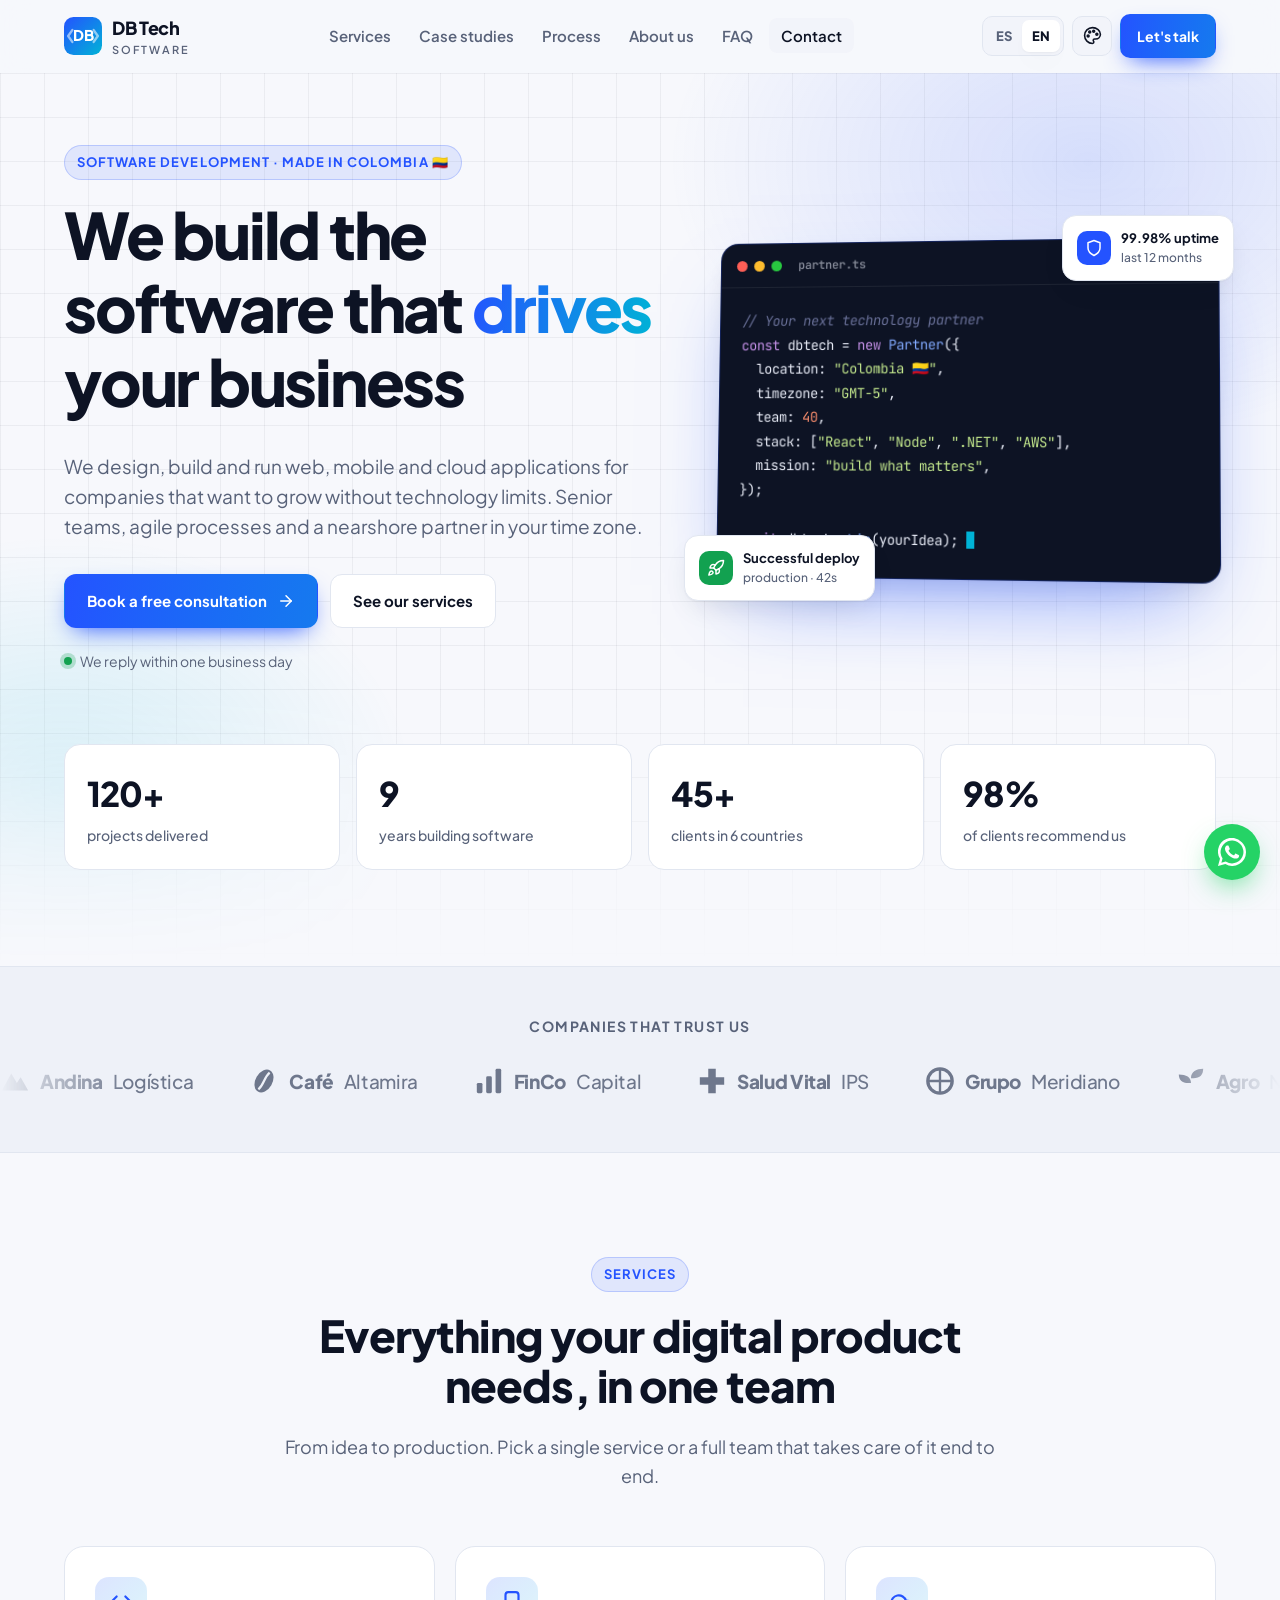
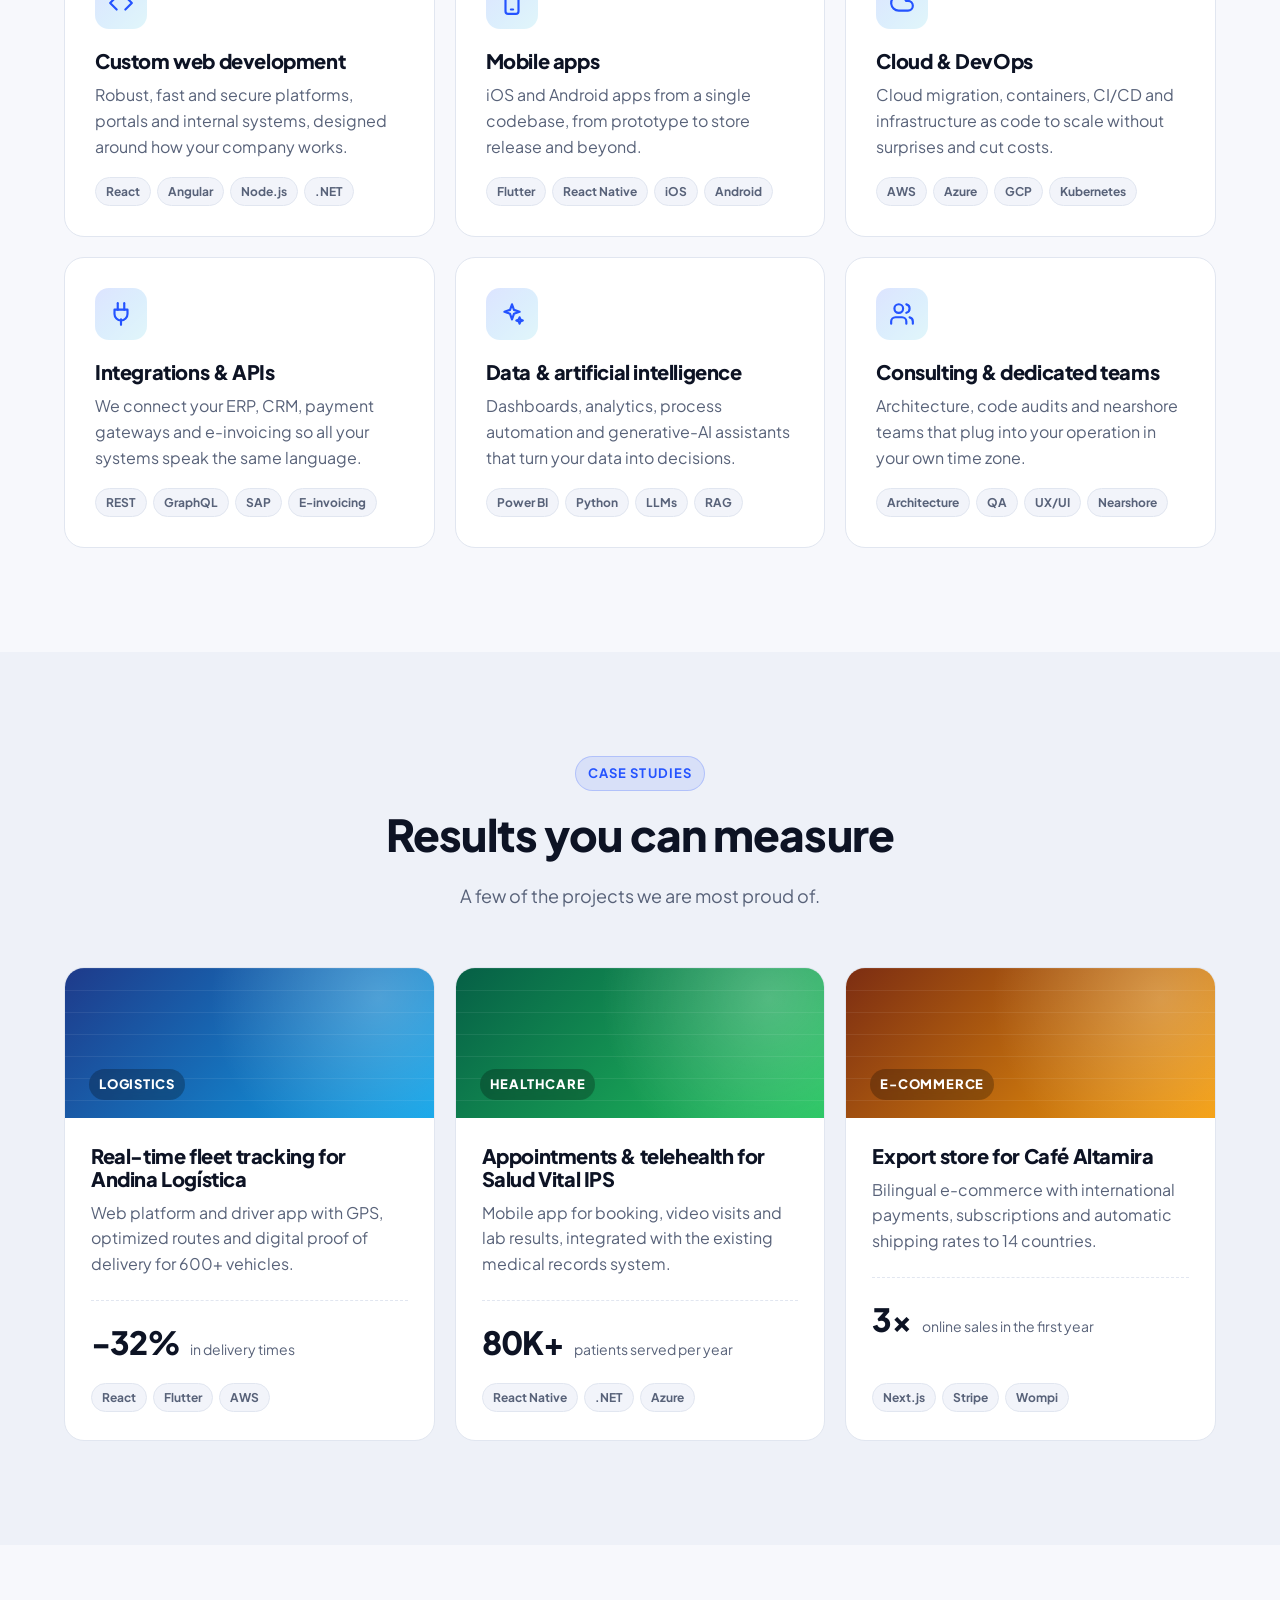
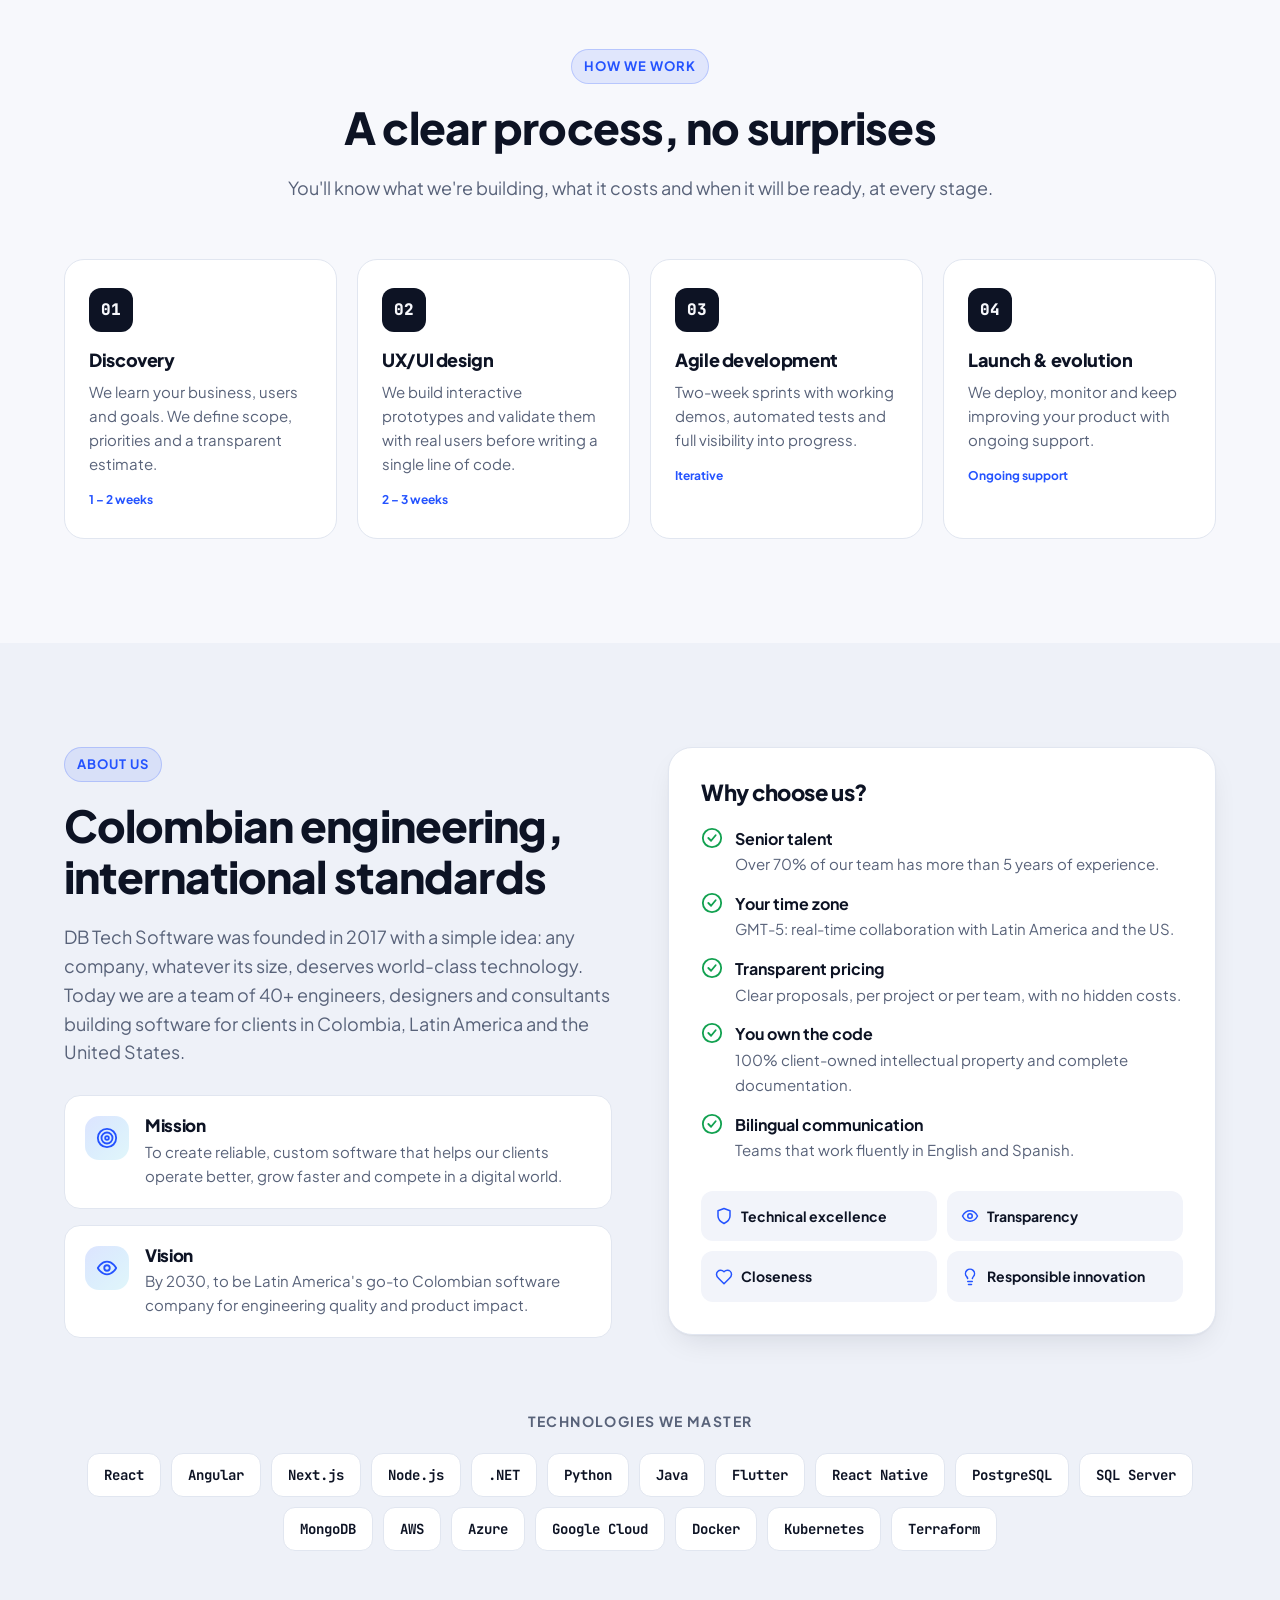
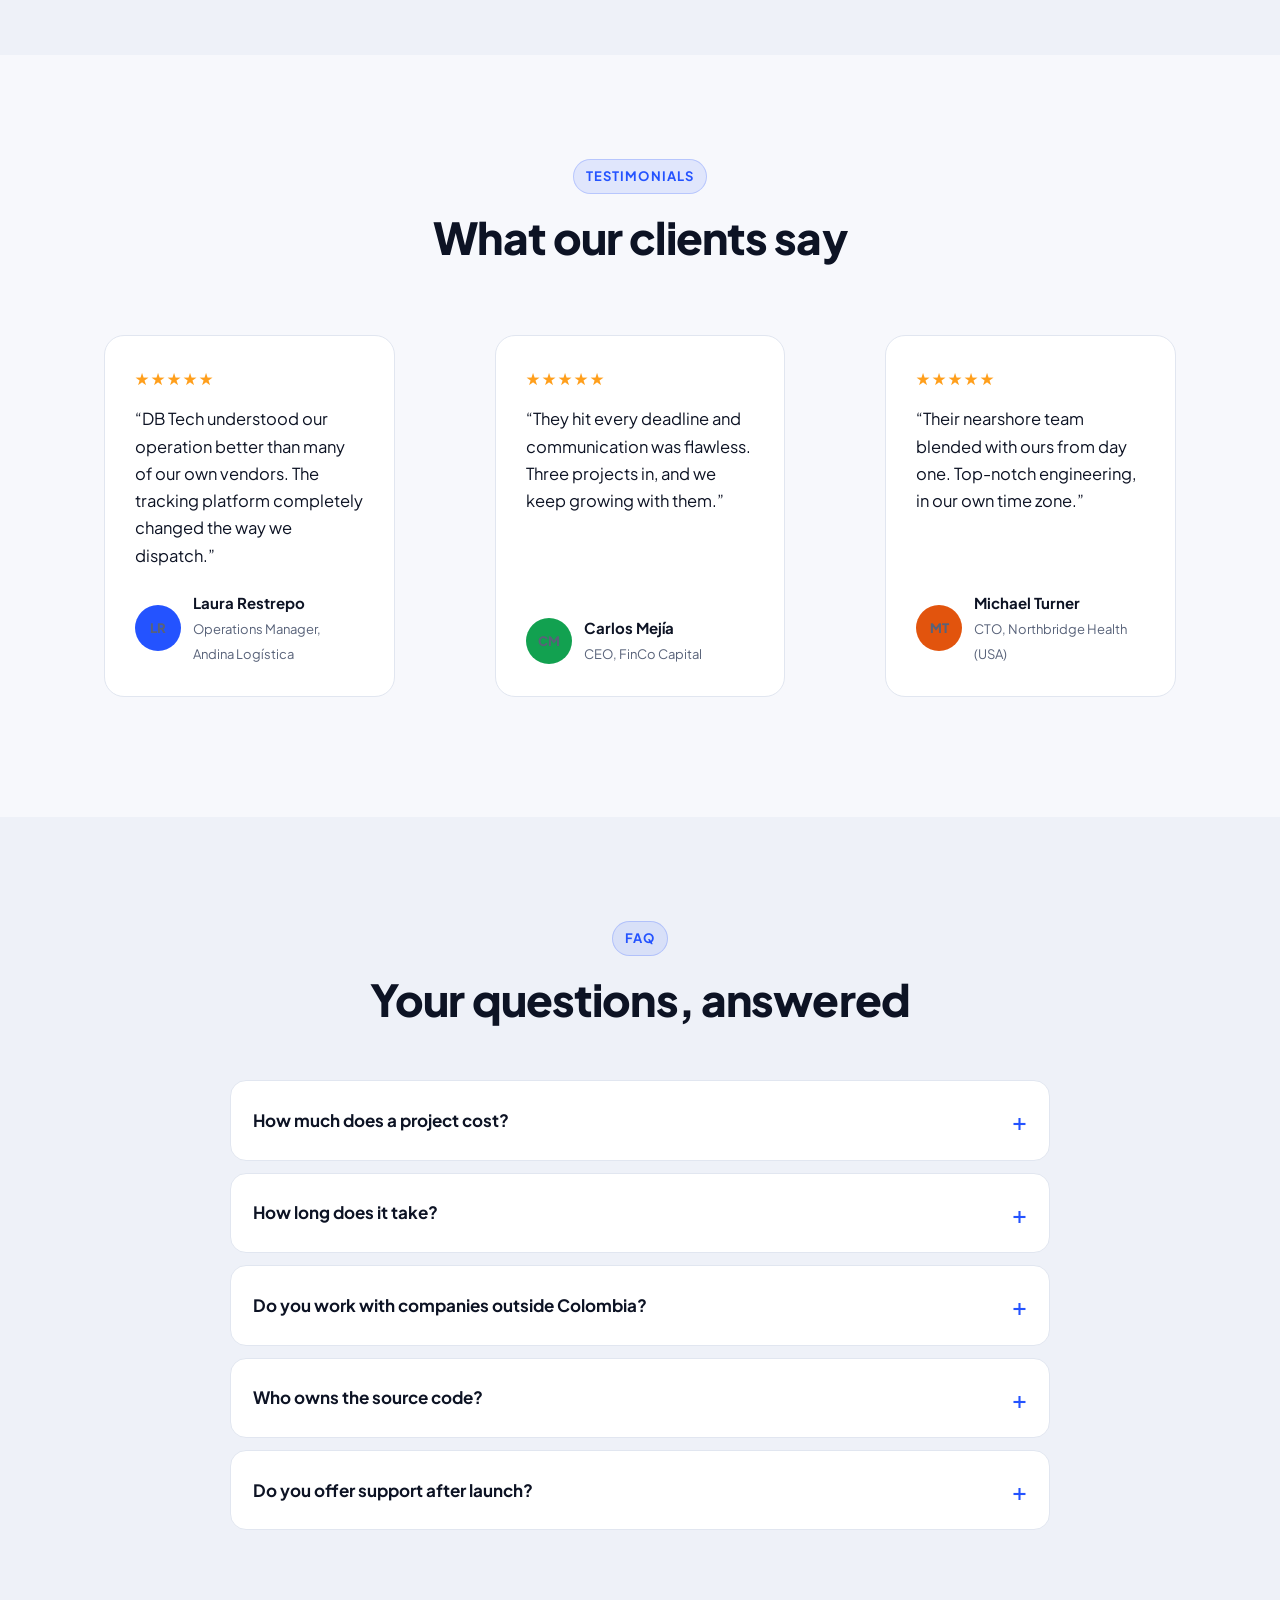
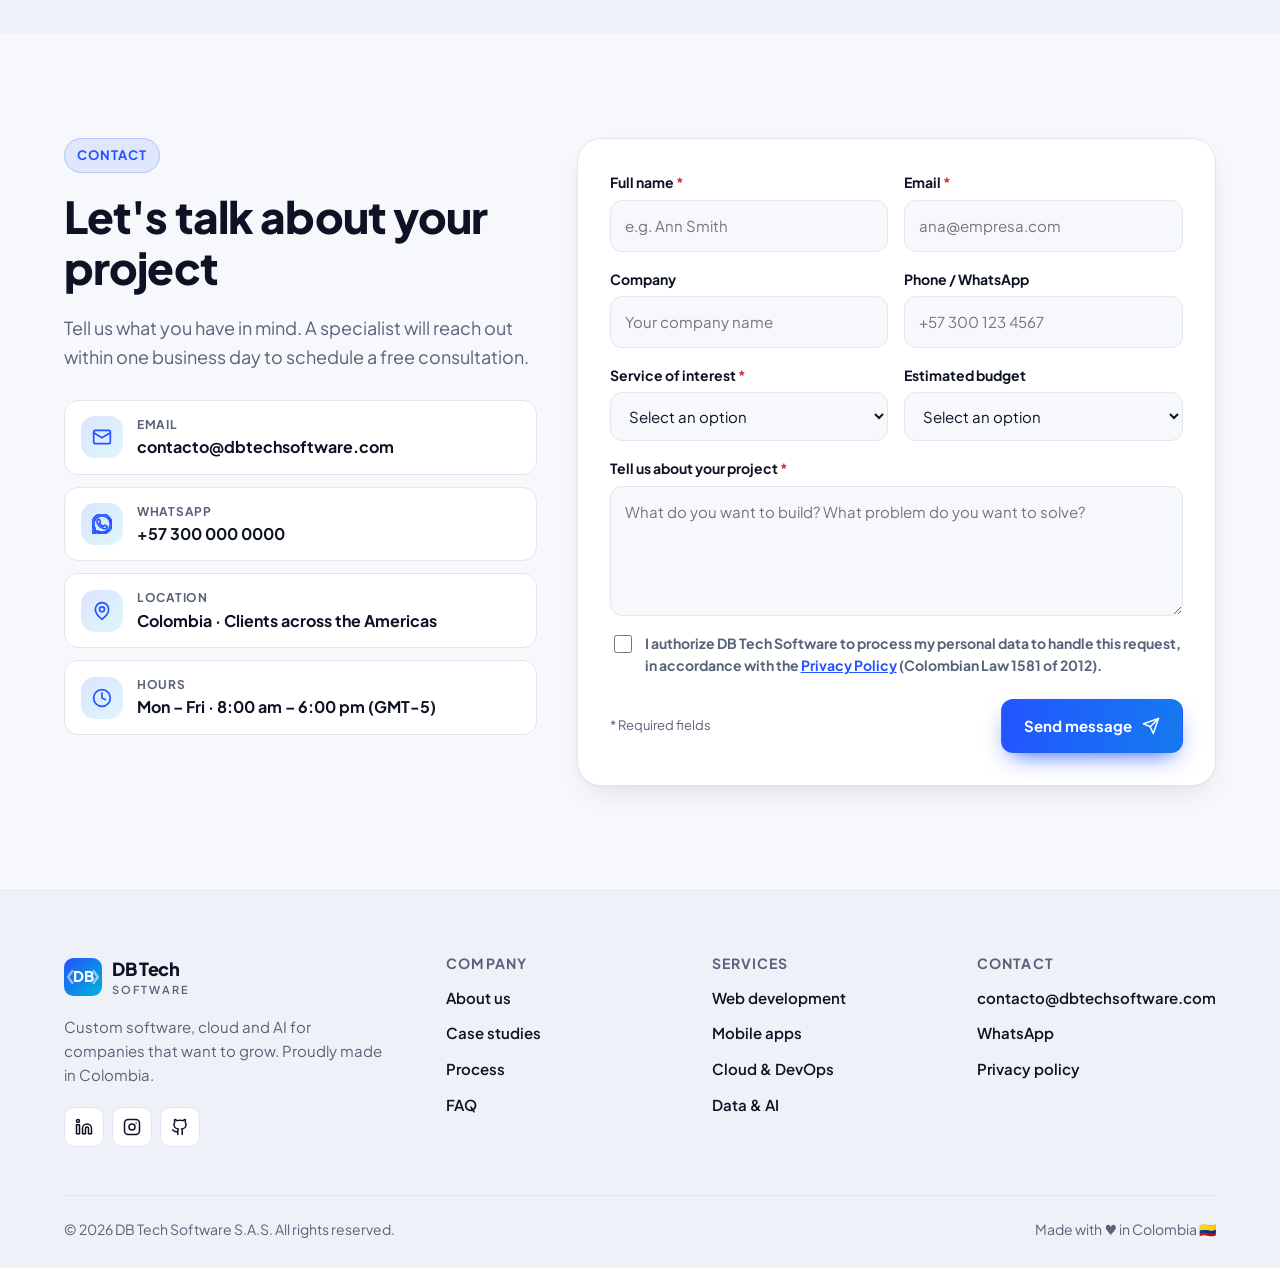
==== dbtechsoftware/index.html @ 17ae39c1 "feat: add DB Tech Software website mockup and deploy guide Co-Authored-By: Claude Opus 5.5 <noreply@" ====
<!doctype html>
<html lang="es" data-theme="light">
<head>
<meta charset="utf-8">
<meta name="viewport" content="width=device-width, initial-scale=1">
<title>DB Tech Software | Desarrollo de software a la medida en Colombia</title>
<meta name="description" content="DB Tech Software diseña, desarrolla y opera software a la medida: aplicaciones web, móviles, cloud, integraciones e inteligencia artificial. Empresa de software en Colombia.">
<meta name="theme-color" content="#f7f8fc">
<link rel="canonical" href="https://dbtechsoftware.com/">
<link rel="alternate" hreflang="es" href="https://dbtechsoftware.com/?lang=es">
<link rel="alternate" hreflang="en" href="https://dbtechsoftware.com/?lang=en">
<meta property="og:type" content="website">
<meta property="og:title" content="DB Tech Software">
<meta property="og:description" content="Software a la medida que impulsa tu negocio. Hecho en Colombia.">
<meta property="og:url" content="https://dbtechsoftware.com/">
<link rel="icon" href="data:image/svg+xml,%3Csvg xmlns='http://www.w3.org/2000/svg' viewBox='0 0 64 64'%3E%3Cdefs%3E%3ClinearGradient id='g' x1='0' y1='0' x2='1' y2='1'%3E%3Cstop offset='0' stop-color='%232453ff'/%3E%3Cstop offset='1' stop-color='%2300b3d6'/%3E%3C/linearGradient%3E%3C/defs%3E%3Crect width='64' height='64' rx='16' fill='url(%23g)'/%3E%3Ctext x='32' y='42' font-family='Arial,sans-serif' font-size='28' font-weight='800' fill='white' text-anchor='middle'%3EDB%3C/text%3E%3C/svg%3E">
<link rel="preconnect" href="https://fonts.googleapis.com">
<link rel="preconnect" href="https://fonts.gstatic.com" crossorigin>
<link href="https://fonts.googleapis.com/css2?family=Plus+Jakarta+Sans:wght@400;500;600;700;800&family=JetBrains+Mono:wght@400;600&display=swap" rel="stylesheet">

<!-- Aplica tema e idioma antes de pintar para evitar parpadeos -->
<script>
(function () {
  var d = document.documentElement, t = null, l = null;
  try { t = localStorage.getItem('dbt-theme'); l = localStorage.getItem('dbt-lang'); } catch (e) {}
  var q = new URLSearchParams(location.search).get('lang');
  if (q === 'es' || q === 'en') l = q;
  if (!t) t = (window.matchMedia && matchMedia('(prefers-color-scheme: dark)').matches) ? 'dark' : 'light';
  if (!l) l = ((navigator.language || 'es').slice(0, 2) === 'en') ? 'en' : 'es';
  d.setAttribute('data-theme', t);
  d.setAttribute('data-lang-pending', l);
  d.classList.add('js');
})();
</script>

<style>
/* =========================================================
   TEMAS  (claro · oscuro · océano · atardecer)
   ========================================================= */
:root, [data-theme="light"] {
  --bg: #f7f8fc; --bg-alt: #eef1f8; --surface: #ffffff; --surface-2: #f2f4fa;
  --text: #0d1324; --muted: #586279; --border: #e1e6f0;
  --primary: #2453ff; --primary-2: #00b3d6; --accent: #ff9f1c; --on-primary: #ffffff;
  --success: #12a150; --danger: #d92d3a;
  --shadow: 0 1px 2px rgba(13,19,36,.04), 0 12px 32px -12px rgba(13,19,36,.14);
  --glow-1: rgba(36,83,255,.16); --glow-2: rgba(0,179,214,.14);
  --grid: rgba(13,19,36,.05); --code-bg: #0d1324; --code-text: #e8ecf7;
  color-scheme: light;
}
[data-theme="dark"] {
  --bg: #0a0e1a; --bg-alt: #0e1322; --surface: #121a2d; --surface-2: #18223a;
  --text: #e8ecf7; --muted: #9aa4bd; --border: #222c47;
  --primary: #6382ff; --primary-2: #22d3ee; --accent: #ffb547; --on-primary: #0a0e1a;
  --success: #34d27b; --danger: #ff6b76;
  --shadow: 0 1px 2px rgba(0,0,0,.3), 0 16px 40px -16px rgba(0,0,0,.6);
  --glow-1: rgba(99,130,255,.22); --glow-2: rgba(34,211,238,.14);
  --grid: rgba(255,255,255,.04); --code-bg: #070a13; --code-text: #e8ecf7;
  color-scheme: dark;
}
[data-theme="ocean"] {
  --bg: #03161d; --bg-alt: #051d26; --surface: #082733; --surface-2: #0c3241;
  --text: #e2f5f8; --muted: #8fb5bf; --border: #124253;
  --primary: #19c3c9; --primary-2: #4ade80; --accent: #fcd34d; --on-primary: #03161d;
  --success: #4ade80; --danger: #fb7185;
  --shadow: 0 1px 2px rgba(0,0,0,.3), 0 16px 40px -16px rgba(0,0,0,.6);
  --glow-1: rgba(25,195,201,.22); --glow-2: rgba(74,222,128,.12);
  --grid: rgba(255,255,255,.04); --code-bg: #021015; --code-text: #e2f5f8;
  color-scheme: dark;
}
[data-theme="sunset"] {
  --bg: #fff9f4; --bg-alt: #fdf0e6; --surface: #ffffff; --surface-2: #fff4ec;
  --text: #24130b; --muted: #6e584c; --border: #f1dfd2;
  --primary: #e2540d; --primary-2: #d6336c; --accent: #7c3aed; --on-primary: #ffffff;
  --success: #15803d; --danger: #c81e1e;
  --shadow: 0 1px 2px rgba(36,19,11,.05), 0 12px 32px -12px rgba(36,19,11,.16);
  --glow-1: rgba(226,84,13,.15); --glow-2: rgba(214,51,108,.12);
  --grid: rgba(36,19,11,.05); --code-bg: #24130b; --code-text: #fff1e6;
  color-scheme: light;
}

/* =========================================================
   BASE
   ========================================================= */
*, *::before, *::after { box-sizing: border-box; }
html { scroll-behavior: smooth; scroll-padding-top: 84px; -webkit-text-size-adjust: 100%; }
body {
  margin: 0; background: var(--bg); color: var(--text);
  font-family: "Plus Jakarta Sans", system-ui, -apple-system, "Segoe UI", Roboto, sans-serif;
  font-size: 16px; line-height: 1.6; -webkit-font-smoothing: antialiased; overflow-x: hidden;
  transition: background-color .3s, color .3s;
}
img, svg { display: block; max-width: 100%; }
a { color: inherit; text-decoration: none; }
h1, h2, h3, h4 { line-height: 1.15; margin: 0 0 .5em; letter-spacing: -.02em; }
p { margin: 0 0 1em; }
button, input, select, textarea { font: inherit; color: inherit; }
:focus-visible { outline: 2px solid var(--primary); outline-offset: 3px; border-radius: 6px; }
.container { width: 100%; max-width: 1200px; margin: 0 auto; padding: 0 24px; }
.icon { width: 22px; height: 22px; fill: none; stroke: currentColor; stroke-width: 2; stroke-linecap: round; stroke-linejoin: round; flex: none; }
.sr-only { position: absolute; width: 1px; height: 1px; overflow: hidden; clip: rect(0 0 0 0); white-space: nowrap; }
.skip { position: absolute; left: -999px; top: 8px; background: var(--primary); color: var(--on-primary); padding: 8px 14px; border-radius: 8px; z-index: 100; }
.skip:focus { left: 8px; }

.gradient-text {
  background: linear-gradient(100deg, var(--primary), var(--primary-2));
  -webkit-background-clip: text; background-clip: text; color: transparent;
}
.eyebrow {
  display: inline-flex; align-items: center; gap: 8px; font-size: 13px; font-weight: 700;
  letter-spacing: .08em; text-transform: uppercase; color: var(--primary);
  background: color-mix(in srgb, var(--primary) 10%, transparent);
  border: 1px solid color-mix(in srgb, var(--primary) 22%, transparent);
  padding: 6px 12px; border-radius: 999px; margin-bottom: 18px;
}
.section { padding: 104px 0; position: relative; }
.section.alt { background: var(--bg-alt); }
.section-head { max-width: 720px; margin: 0 auto 56px; text-align: center; }
.section-head h2 { font-size: clamp(30px, 4vw, 44px); font-weight: 800; }
.section-head p { color: var(--muted); font-size: 18px; margin: 0; }

.btn {
  display: inline-flex; align-items: center; justify-content: center; gap: 10px;
  padding: 14px 22px; border-radius: 12px; font-weight: 700; font-size: 15px;
  border: 1px solid transparent; cursor: pointer; transition: transform .15s, box-shadow .2s, background .2s, border-color .2s;
  white-space: nowrap;
}
.btn .icon { width: 18px; height: 18px; }
.btn-primary {
  background: linear-gradient(100deg, var(--primary), color-mix(in srgb, var(--primary) 60%, var(--primary-2)));
  color: var(--on-primary); box-shadow: 0 10px 24px -10px var(--primary);
}
.btn-primary:hover { transform: translateY(-2px); box-shadow: 0 16px 30px -12px var(--primary); }
.btn-ghost { background: var(--surface); border-color: var(--border); color: var(--text); }
.btn-ghost:hover { border-color: var(--primary); color: var(--primary); }
.btn-sm { padding: 10px 16px; font-size: 14px; border-radius: 10px; }

/* =========================================================
   HEADER
   ========================================================= */
.header {
  position: sticky; top: 0; z-index: 50;
  background: color-mix(in srgb, var(--bg) 78%, transparent);
  backdrop-filter: saturate(160%) blur(14px); -webkit-backdrop-filter: saturate(160%) blur(14px);
  border-bottom: 1px solid transparent; transition: border-color .3s, background .3s;
}
.header.scrolled { border-bottom-color: var(--border); }
.nav { display: flex; align-items: center; justify-content: space-between; height: 72px; gap: 16px; }
.brand { display: flex; align-items: center; gap: 10px; font-weight: 800; font-size: 18px; letter-spacing: -.02em; }
.brand-mark { width: 38px; height: 38px; }
.brand small { display: block; font-size: 11px; font-weight: 600; letter-spacing: .18em; text-transform: uppercase; color: var(--muted); margin-top: -2px; }
.nav-links { display: flex; gap: 4px; list-style: none; margin: 0; padding: 0; }
.nav-links a { padding: 8px 12px; border-radius: 8px; font-weight: 600; font-size: 15px; color: var(--muted); transition: color .2s, background .2s; }
.nav-links a:hover, .nav-links a.active { color: var(--text); background: var(--surface-2); }
.nav-actions { display: flex; align-items: center; gap: 8px; }

.lang-switch { display: inline-flex; background: var(--surface-2); border: 1px solid var(--border); border-radius: 10px; padding: 3px; }
.lang-switch button { border: 0; background: transparent; padding: 6px 10px; border-radius: 7px; font-size: 13px; font-weight: 800; cursor: pointer; color: var(--muted); }
.lang-switch button[aria-pressed="true"] { background: var(--surface); color: var(--text); box-shadow: var(--shadow); }

.theme-picker { position: relative; }
.icon-btn {
  width: 40px; height: 40px; display: inline-grid; place-items: center; border-radius: 10px;
  border: 1px solid var(--border); background: var(--surface-2); cursor: pointer; color: var(--text);
}
.icon-btn:hover { border-color: var(--primary); color: var(--primary); }
.icon-btn .icon { width: 19px; height: 19px; }
.theme-menu {
  position: absolute; right: 0; top: calc(100% + 8px); min-width: 200px; padding: 6px;
  background: var(--surface); border: 1px solid var(--border); border-radius: 14px; box-shadow: var(--shadow);
  list-style: none; margin: 0; opacity: 0; transform: translateY(-6px); pointer-events: none; transition: opacity .15s, transform .15s;
}
.theme-menu.open { opacity: 1; transform: none; pointer-events: auto; }
.theme-menu button {
  width: 100%; display: flex; align-items: center; gap: 10px; padding: 9px 10px; border: 0; background: transparent;
  border-radius: 9px; cursor: pointer; font-size: 14px; font-weight: 600; text-align: left;
}
.theme-menu button:hover { background: var(--surface-2); }
.theme-menu button[aria-checked="true"]::after { content: "✓"; margin-left: auto; color: var(--primary); font-weight: 800; }
.swatch { width: 22px; height: 22px; border-radius: 50%; border: 2px solid var(--border); flex: none; }
.sw-light { background: linear-gradient(135deg, #fff 50%, #2453ff 50%); }
.sw-dark { background: linear-gradient(135deg, #0a0e1a 50%, #6382ff 50%); }
.sw-ocean { background: linear-gradient(135deg, #03161d 50%, #19c3c9 50%); }
.sw-sunset { background: linear-gradient(135deg, #fff9f4 50%, #e2540d 50%); }
.menu-toggle { display: none; }

/* =========================================================
   HERO
   ========================================================= */
.hero { position: relative; padding: 72px 0 96px; overflow: hidden; }
.hero::before {
  content: ""; position: absolute; inset: 0; z-index: -1;
  background:
    radial-gradient(600px 400px at 85% 10%, var(--glow-1), transparent 70%),
    radial-gradient(500px 360px at 5% 80%, var(--glow-2), transparent 70%),
    linear-gradient(var(--grid) 1px, transparent 1px) 0 0 / 44px 44px,
    linear-gradient(90deg, var(--grid) 1px, transparent 1px) 0 0 / 44px 44px;
  mask-image: linear-gradient(to bottom, #000 70%, transparent);
  -webkit-mask-image: linear-gradient(to bottom, #000 70%, transparent);
}
.hero-grid { display: grid; grid-template-columns: 1.08fr .92fr; gap: 56px; align-items: center; }
.hero h1 { font-size: clamp(38px, 5.6vw, 64px); font-weight: 800; letter-spacing: -.035em; }
.hero .lead { font-size: clamp(17px, 1.6vw, 19px); color: var(--muted); max-width: 580px; margin-bottom: 32px; }
.hero-ctas { display: flex; gap: 12px; flex-wrap: wrap; }
.hero-note { display: flex; align-items: center; gap: 8px; margin-top: 22px; font-size: 14px; color: var(--muted); }
.hero-note .dot { width: 8px; height: 8px; border-radius: 50%; background: var(--success); box-shadow: 0 0 0 4px color-mix(in srgb, var(--success) 25%, transparent); }

.hero-visual { position: relative; }
.code-window {
  background: var(--code-bg); color: var(--code-text); border-radius: 18px; overflow: hidden;
  border: 1px solid color-mix(in srgb, var(--primary) 25%, transparent);
  box-shadow: 0 40px 80px -30px color-mix(in srgb, var(--primary) 55%, transparent), var(--shadow);
  transform: perspective(1200px) rotateY(-6deg) rotateX(3deg);
}
.code-top { display: flex; align-items: center; gap: 7px; padding: 14px 16px; border-bottom: 1px solid rgba(255,255,255,.07); }
.code-top i { width: 11px; height: 11px; border-radius: 50%; background: #ff5f57; }
.code-top i:nth-child(2) { background: #febc2e; } .code-top i:nth-child(3) { background: #28c840; }
.code-top span { margin-left: 10px; font: 600 12px "JetBrains Mono", monospace; opacity: .55; }
.code-window pre { margin: 0; padding: 22px 22px 26px; font: 14px/1.75 "JetBrains Mono", ui-monospace, monospace; overflow-x: auto; }
.tk-k { color: #c792ea; } .tk-f { color: #82aaff; } .tk-s { color: #c3e88d; } .tk-p { color: #f78c6c; } .tk-c { color: #697098; font-style: italic; }
.cursor { display: inline-block; width: 8px; height: 17px; background: var(--primary-2); vertical-align: -3px; animation: blink 1s steps(1) infinite; }
@keyframes blink { 50% { opacity: 0; } }
.float-card {
  position: absolute; display: flex; align-items: center; gap: 10px; padding: 12px 14px;
  background: var(--surface); border: 1px solid var(--border); border-radius: 14px; box-shadow: var(--shadow);
  font-size: 13px; font-weight: 700; animation: floaty 6s ease-in-out infinite;
}
.float-card small { display: block; font-weight: 500; color: var(--muted); font-size: 12px; }
.float-card .badge { width: 34px; height: 34px; border-radius: 10px; display: grid; place-items: center; color: #fff; }
.float-card .badge .icon { width: 18px; height: 18px; }
.fc-1 { left: -28px; bottom: -22px; } .fc-1 .badge { background: var(--success); }
.fc-2 { right: -18px; top: -24px; animation-delay: -3s; } .fc-2 .badge { background: var(--primary); }
@keyframes floaty { 50% { transform: translateY(-10px); } }

.stats { display: grid; grid-template-columns: repeat(4, 1fr); gap: 16px; margin-top: 72px; }
.stat { background: var(--surface); border: 1px solid var(--border); border-radius: 16px; padding: 22px; }
.stat b { display: block; font-size: 34px; font-weight: 800; letter-spacing: -.03em; }
.stat span { color: var(--muted); font-size: 14px; font-weight: 500; }

/* =========================================================
   CLIENTES (marquee)
   ========================================================= */
.clients { padding: 48px 0 56px; border-top: 1px solid var(--border); border-bottom: 1px solid var(--border); background: var(--bg-alt); }
.clients p { text-align: center; color: var(--muted); font-size: 14px; font-weight: 700; letter-spacing: .1em; text-transform: uppercase; margin-bottom: 28px; }
.marquee { overflow: hidden; mask-image: linear-gradient(90deg, transparent, #000 10%, #000 90%, transparent); -webkit-mask-image: linear-gradient(90deg, transparent, #000 10%, #000 90%, transparent); }
.marquee-track { display: flex; gap: 56px; width: max-content; animation: marquee 38s linear infinite; }
.marquee:hover .marquee-track { animation-play-state: paused; }
@keyframes marquee { to { transform: translateX(calc(-50% - 28px)); } }
.client-logo { display: flex; align-items: center; gap: 10px; color: var(--muted); font-weight: 800; font-size: 19px; letter-spacing: -.02em; white-space: nowrap; opacity: .85; transition: color .2s, opacity .2s; }
.client-logo:hover { color: var(--text); opacity: 1; }
.client-logo svg { width: 30px; height: 30px; }
.client-logo em { font-style: normal; font-weight: 500; }

/* =========================================================
   SERVICIOS
   ========================================================= */
.cards { display: grid; grid-template-columns: repeat(3, 1fr); gap: 20px; }
.card {
  position: relative; background: var(--surface); border: 1px solid var(--border); border-radius: 20px; padding: 30px;
  transition: transform .25s, box-shadow .25s, border-color .25s; overflow: hidden;
}
.card::before {
  content: ""; position: absolute; inset: 0; border-radius: inherit; padding: 1px; pointer-events: none;
  background: linear-gradient(135deg, var(--primary), transparent 45%, var(--primary-2));
  -webkit-mask: linear-gradient(#000 0 0) content-box, linear-gradient(#000 0 0); -webkit-mask-composite: xor; mask-composite: exclude;
  opacity: 0; transition: opacity .25s;
}
.card:hover { transform: translateY(-4px); box-shadow: var(--shadow); }
.card:hover::before { opacity: 1; }
.card-icon {
  width: 52px; height: 52px; border-radius: 14px; display: grid; place-items: center; margin-bottom: 20px; color: var(--primary);
  background: linear-gradient(135deg, color-mix(in srgb, var(--primary) 16%, transparent), color-mix(in srgb, var(--primary-2) 12%, transparent));
}
.card-icon .icon { width: 26px; height: 26px; }
.card h3 { font-size: 20px; font-weight: 800; }
.card p { color: var(--muted); margin-bottom: 18px; }
.tags { display: flex; flex-wrap: wrap; gap: 6px; list-style: none; padding: 0; margin: 0; }
.tags li { font-size: 12px; font-weight: 700; padding: 4px 10px; border-radius: 999px; background: var(--surface-2); border: 1px solid var(--border); color: var(--muted); }

/* =========================================================
   CASOS
   ========================================================= */
.case { display: flex; flex-direction: column; padding: 0; }
.case-cover { height: 150px; position: relative; display: flex; align-items: flex-end; padding: 18px 24px; color: #fff; }
.case-cover.c1 { background: linear-gradient(135deg, #1e3a8a, #0ea5e9); }
.case-cover.c2 { background: linear-gradient(135deg, #065f46, #22c55e); }
.case-cover.c3 { background: linear-gradient(135deg, #7c2d12, #f59e0b); }
.case-cover::after { content: ""; position: absolute; inset: 0; background: radial-gradient(circle at 85% 20%, rgba(255,255,255,.25), transparent 50%), linear-gradient(rgba(255,255,255,.07) 1px, transparent 1px) 0 0/22px 22px; }
.case-cover span { position: relative; z-index: 1; font-size: 13px; font-weight: 800; letter-spacing: .06em; text-transform: uppercase; background: rgba(0,0,0,.25); padding: 5px 10px; border-radius: 999px; backdrop-filter: blur(4px); }
.case-body { padding: 26px 26px 28px; display: flex; flex-direction: column; flex: 1; }
.case-metric { display: flex; align-items: baseline; gap: 10px; margin: 6px 0 14px; padding-top: 16px; border-top: 1px dashed var(--border); }
.case-metric b { font-size: 32px; font-weight: 800; letter-spacing: -.03em; }
.case-metric span { color: var(--muted); font-size: 14px; }
.case .tags { margin-top: auto; }

/* =========================================================
   PROCESO
   ========================================================= */
.steps { display: grid; grid-template-columns: repeat(4, 1fr); gap: 20px; counter-reset: step; position: relative; }
.step { position: relative; padding: 28px 24px; background: var(--surface); border: 1px solid var(--border); border-radius: 20px; }
.step-num {
  width: 44px; height: 44px; border-radius: 12px; display: grid; place-items: center; font-weight: 800; margin-bottom: 18px;
  background: var(--text); color: var(--bg); font-family: "JetBrains Mono", monospace;
}
.step h3 { font-size: 18px; font-weight: 800; }
.step p { color: var(--muted); font-size: 15px; margin: 0; }
.step-time { display: inline-block; margin-top: 14px; font-size: 12px; font-weight: 700; color: var(--primary); }

/* =========================================================
   NOSOTROS
   ========================================================= */
.about-grid { display: grid; grid-template-columns: 1fr 1fr; gap: 56px; align-items: start; }
.about-grid h2 { font-size: clamp(30px, 4vw, 44px); font-weight: 800; }
.about-grid .lead { color: var(--muted); font-size: 18px; }
.mv { display: grid; gap: 16px; margin-top: 28px; }
.mv-item { display: flex; gap: 16px; padding: 20px; background: var(--surface); border: 1px solid var(--border); border-radius: 16px; }
.mv-item .card-icon { margin: 0; width: 44px; height: 44px; flex: none; }
.mv-item .card-icon .icon { width: 22px; height: 22px; }
.mv-item h3 { font-size: 17px; margin-bottom: 4px; font-weight: 800; }
.mv-item p { margin: 0; color: var(--muted); font-size: 15px; }
.why { background: var(--surface); border: 1px solid var(--border); border-radius: 24px; padding: 32px; box-shadow: var(--shadow); }
.why h3 { font-size: 22px; font-weight: 800; margin-bottom: 20px; }
.checklist { list-style: none; padding: 0; margin: 0 0 28px; display: grid; gap: 14px; }
.checklist li { display: flex; gap: 12px; }
.checklist .icon { color: var(--success); width: 22px; height: 22px; margin-top: 1px; }
.checklist b { display: block; }
.checklist span { color: var(--muted); font-size: 15px; }
.values { display: grid; grid-template-columns: 1fr 1fr; gap: 10px; }
.value { padding: 14px; border-radius: 12px; background: var(--surface-2); font-weight: 700; font-size: 14px; display: flex; gap: 8px; align-items: center; }
.value .icon { width: 18px; height: 18px; color: var(--primary); }
.stack { display: flex; flex-wrap: wrap; justify-content: center; gap: 10px; margin-top: 64px; }
.stack-title { text-align: center; color: var(--muted); font-size: 14px; font-weight: 700; letter-spacing: .1em; text-transform: uppercase; margin-top: 72px; }
.stack .chip { padding: 10px 16px; border-radius: 12px; background: var(--surface); border: 1px solid var(--border); font-weight: 700; font-size: 14px; font-family: "JetBrains Mono", monospace; }
.stack-title + .stack { margin-top: 20px; }

/* =========================================================
   TESTIMONIOS
   ========================================================= */
.quote { display: flex; flex-direction: column; }
.stars { color: var(--accent); letter-spacing: 2px; font-size: 16px; margin-bottom: 14px; }
.quote blockquote { margin: 0 0 22px; font-size: 16.5px; line-height: 1.65; }
.person { display: flex; align-items: center; gap: 12px; margin-top: auto; }
.avatar { width: 46px; height: 46px; border-radius: 50%; display: grid; place-items: center; font-weight: 800; color: #fff; flex: none; }
.person b { display: block; font-size: 15px; }
.person span { color: var(--muted); font-size: 13px; }

/* =========================================================
   FAQ
   ========================================================= */
.faq { max-width: 820px; margin: 0 auto; display: grid; gap: 12px; }
.faq details { background: var(--surface); border: 1px solid var(--border); border-radius: 16px; padding: 0 22px; transition: border-color .2s; }
.faq details[open] { border-color: color-mix(in srgb, var(--primary) 45%, var(--border)); }
.faq summary { list-style: none; cursor: pointer; padding: 20px 0; font-weight: 700; font-size: 17px; display: flex; justify-content: space-between; gap: 16px; align-items: center; }
.faq summary::-webkit-details-marker { display: none; }
.faq summary::after { content: "+"; font-size: 24px; font-weight: 500; color: var(--primary); transition: transform .2s; }
.faq details[open] summary::after { transform: rotate(45deg); }
.faq details p { color: var(--muted); padding-bottom: 20px; margin: 0; }

/* =========================================================
   CTA + CONTACTO
   ========================================================= */
.contact-wrap { display: grid; grid-template-columns: .85fr 1.15fr; gap: 40px; align-items: start; }
.contact-info h2 { font-size: clamp(30px, 4vw, 44px); font-weight: 800; }
.contact-info .lead { color: var(--muted); font-size: 18px; margin-bottom: 28px; }
.info-list { list-style: none; padding: 0; margin: 0 0 28px; display: grid; gap: 12px; }
.info-list li { display: flex; gap: 14px; align-items: center; padding: 14px 16px; background: var(--surface); border: 1px solid var(--border); border-radius: 14px; }
.info-list .card-icon { margin: 0; width: 42px; height: 42px; flex: none; }
.info-list .card-icon .icon { width: 20px; height: 20px; }
.info-list small { display: block; color: var(--muted); font-size: 12px; font-weight: 700; text-transform: uppercase; letter-spacing: .06em; }
.info-list a, .info-list b { font-weight: 700; word-break: break-word; }
.info-list a:hover { color: var(--primary); }

.form-card { background: var(--surface); border: 1px solid var(--border); border-radius: 24px; padding: 32px; box-shadow: var(--shadow); }
.form-grid { display: grid; grid-template-columns: 1fr 1fr; gap: 16px; }
.field { display: flex; flex-direction: column; gap: 6px; }
.field.full { grid-column: 1 / -1; }
.field label { font-size: 14px; font-weight: 700; }
.field label .req { color: var(--danger); }
.field input, .field select, .field textarea {
  width: 100%; padding: 13px 14px; border-radius: 12px; border: 1px solid var(--border); background: var(--bg);
  transition: border-color .2s, box-shadow .2s; font-size: 15px;
}
.field textarea { min-height: 130px; resize: vertical; }
.field input:focus, .field select:focus, .field textarea:focus { outline: none; border-color: var(--primary); box-shadow: 0 0 0 4px color-mix(in srgb, var(--primary) 18%, transparent); }
.field.invalid input, .field.invalid select, .field.invalid textarea { border-color: var(--danger); }
.field .err { color: var(--danger); font-size: 13px; font-weight: 600; min-height: 0; display: none; }
.field.invalid .err { display: block; }
.consent { display: flex; gap: 10px; align-items: flex-start; font-size: 14px; color: var(--muted); }
.consent input { width: 18px; height: 18px; margin-top: 3px; accent-color: var(--primary); flex: none; }
.consent a { color: var(--primary); text-decoration: underline; }
.hp { position: absolute; left: -9999px; }
.form-foot { display: flex; align-items: center; justify-content: space-between; gap: 16px; margin-top: 22px; flex-wrap: wrap; }
.form-foot small { color: var(--muted); font-size: 13px; }
.btn[disabled] { opacity: .7; cursor: progress; transform: none; }
.spinner { width: 16px; height: 16px; border: 2px solid currentColor; border-right-color: transparent; border-radius: 50%; animation: spin .7s linear infinite; display: none; }
.loading .spinner { display: inline-block; } .loading .btn-label-icon { display: none; }
@keyframes spin { to { transform: rotate(360deg); } }
.form-status { display: none; margin-top: 18px; padding: 14px 16px; border-radius: 12px; font-weight: 600; font-size: 15px; }
.form-status.ok { display: block; background: color-mix(in srgb, var(--success) 12%, transparent); color: var(--success); border: 1px solid color-mix(in srgb, var(--success) 35%, transparent); }
.form-status.fail { display: block; background: color-mix(in srgb, var(--danger) 10%, transparent); color: var(--danger); border: 1px solid color-mix(in srgb, var(--danger) 35%, transparent); }
.form-status a { text-decoration: underline; }

/* =========================================================
   FOOTER
   ========================================================= */
.footer { border-top: 1px solid var(--border); padding: 64px 0 28px; background: var(--bg-alt); }
.footer-grid { display: grid; grid-template-columns: 1.5fr 1fr 1fr 1fr; gap: 32px; }
.footer p { color: var(--muted); font-size: 15px; max-width: 320px; margin-top: 16px; }
.footer h4 { font-size: 14px; text-transform: uppercase; letter-spacing: .08em; color: var(--muted); margin-bottom: 14px; }
.footer ul { list-style: none; padding: 0; margin: 0; display: grid; gap: 10px; }
.footer ul a { font-weight: 600; font-size: 15px; }
.footer ul a:hover { color: var(--primary); }
.socials { display: flex; gap: 8px; margin-top: 20px; }
.socials a { width: 40px; height: 40px; display: grid; place-items: center; border-radius: 10px; border: 1px solid var(--border); background: var(--surface); }
.socials a:hover { color: var(--primary); border-color: var(--primary); }
.socials .icon { width: 18px; height: 18px; }
.footer-bottom { display: flex; justify-content: space-between; gap: 16px; flex-wrap: wrap; margin-top: 48px; padding-top: 22px; border-top: 1px solid var(--border); font-size: 14px; color: var(--muted); }

.wa-float {
  position: fixed; right: 20px; bottom: 20px; z-index: 40; width: 56px; height: 56px; border-radius: 50%;
  display: grid; place-items: center; background: #25d366; color: #fff; box-shadow: 0 12px 28px -8px rgba(37,211,102,.7);
  transition: transform .2s;
}
.wa-float:hover { transform: scale(1.08); }
.wa-float svg { width: 28px; height: 28px; fill: currentColor; }

/* Animaciones de aparición (solo con JS activo) */
.js .reveal { opacity: 0; transform: translateY(24px); transition: opacity .7s ease, transform .7s ease; }
.js .reveal.in { opacity: 1; transform: none; }

/* =========================================================
   RESPONSIVE
   ========================================================= */
@media (max-width: 1040px) {
  .nav-links { display: none; }
  .menu-toggle { display: inline-grid; }
  .nav-links.open {
    display: flex; flex-direction: column; position: absolute; left: 0; right: 0; top: 72px; padding: 12px 16px 20px;
    background: var(--bg); border-bottom: 1px solid var(--border); box-shadow: var(--shadow);
  }
  .nav-links.open a { display: block; padding: 12px; font-size: 16px; }
  .hero-grid, .about-grid, .contact-wrap { grid-template-columns: 1fr; }
  .hero-visual { max-width: 560px; margin: 24px auto 0; width: 100%; }
  .cards { grid-template-columns: 1fr 1fr; }
  .steps { grid-template-columns: 1fr 1fr; }
  .footer-grid { grid-template-columns: 1fr 1fr; }
}
@media (max-width: 720px) {
  .container { padding: 0 16px; }
  .section { padding: 72px 0; }
  .hero { padding: 40px 0 64px; }
  .nav-cta { display: none; }
  .brand small { display: none; }
  .stats { grid-template-columns: 1fr 1fr; margin-top: 56px; }
  .stat b { font-size: 28px; }
  .cards, .steps, .form-grid, .values { grid-template-columns: 1fr; }
  .code-window { transform: none; }
  .code-window pre { font-size: 12.5px; padding: 18px; }
  .fc-1 { left: 8px; bottom: -26px; } .fc-2 { right: 8px; top: -26px; }
  .form-card, .why { padding: 22px; }
  .footer-grid { grid-template-columns: 1fr; }
  .hero-ctas .btn { flex: 1 1 100%; }
}
@media (prefers-reduced-motion: reduce) {
  *, *::before, *::after { animation: none !important; transition: none !important; scroll-behavior: auto !important; }
  .js .reveal { opacity: 1; transform: none; }
}
</style>
</head>
<body>

<!-- ===================== SPRITE DE ICONOS ===================== -->
<svg width="0" height="0" style="position:absolute" aria-hidden="true">
  <symbol id="i-code" viewBox="0 0 24 24"><polyline points="16 18 22 12 16 6"/><polyline points="8 6 2 12 8 18"/></symbol>
  <symbol id="i-phone" viewBox="0 0 24 24"><rect x="6" y="2" width="12" height="20" rx="2.5"/><path d="M11 18h2"/></symbol>
  <symbol id="i-cloud" viewBox="0 0 24 24"><path d="M17.5 19H9a7 7 0 1 1 6.71-9h1.79a4.5 4.5 0 1 1 0 9Z"/></symbol>
  <symbol id="i-plug" viewBox="0 0 24 24"><path d="M12 22v-5"/><path d="M9 8V2"/><path d="M15 8V2"/><path d="M18 8v4a6 6 0 0 1-12 0V8Z"/></symbol>
  <symbol id="i-spark" viewBox="0 0 24 24"><path d="M12 3l1.8 5.2L19 10l-5.2 1.8L12 17l-1.8-5.2L5 10l5.2-1.8Z"/><path d="M19 15l.8 2.2L22 18l-2.2.8L19 21l-.8-2.2L16 18l2.2-.8Z"/></symbol>
  <symbol id="i-users" viewBox="0 0 24 24"><path d="M16 21v-2a4 4 0 0 0-4-4H6a4 4 0 0 0-4 4v2"/><circle cx="9" cy="7" r="4"/><path d="M22 21v-2a4 4 0 0 0-3-3.87"/><path d="M16 3.13a4 4 0 0 1 0 7.75"/></symbol>
  <symbol id="i-target" viewBox="0 0 24 24"><circle cx="12" cy="12" r="10"/><circle cx="12" cy="12" r="6"/><circle cx="12" cy="12" r="2"/></symbol>
  <symbol id="i-eye" viewBox="0 0 24 24"><path d="M2 12s3.5-7 10-7 10 7 10 7-3.5 7-10 7S2 12 2 12Z"/><circle cx="12" cy="12" r="3"/></symbol>
  <symbol id="i-check" viewBox="0 0 24 24"><circle cx="12" cy="12" r="10"/><path d="m8 12 3 3 5-6"/></symbol>
  <symbol id="i-mail" viewBox="0 0 24 24"><rect x="2" y="4" width="20" height="16" rx="2"/><path d="m22 7-10 6L2 7"/></symbol>
  <symbol id="i-pin" viewBox="0 0 24 24"><path d="M20 10c0 6-8 12-8 12s-8-6-8-12a8 8 0 0 1 16 0Z"/><circle cx="12" cy="10" r="3"/></symbol>
  <symbol id="i-clock" viewBox="0 0 24 24"><circle cx="12" cy="12" r="10"/><path d="M12 6v6l4 2"/></symbol>
  <symbol id="i-arrow" viewBox="0 0 24 24"><path d="M5 12h14"/><path d="m12 5 7 7-7 7"/></symbol>
  <symbol id="i-send" viewBox="0 0 24 24"><path d="m22 2-7 20-4-9-9-4Z"/><path d="M22 2 11 13"/></symbol>
  <symbol id="i-palette" viewBox="0 0 24 24"><circle cx="13.5" cy="6.5" r="1.2"/><circle cx="17.5" cy="10.5" r="1.2"/><circle cx="8.5" cy="7.5" r="1.2"/><circle cx="6.5" cy="12.5" r="1.2"/><path d="M12 2a10 10 0 0 0 0 20c.9 0 1.7-.8 1.7-1.7 0-.4-.2-.8-.4-1.1-.3-.3-.4-.7-.4-1.1 0-.9.8-1.7 1.7-1.7H16a6 6 0 0 0 6-6C22 6 17.5 2 12 2Z"/></symbol>
  <symbol id="i-menu" viewBox="0 0 24 24"><path d="M4 6h16M4 12h16M4 18h16"/></symbol>
  <symbol id="i-close" viewBox="0 0 24 24"><path d="M18 6 6 18M6 6l12 12"/></symbol>
  <symbol id="i-rocket" viewBox="0 0 24 24"><path d="M4.5 16.5c-1.5 1.3-2 5-2 5s3.7-.5 5-2c.7-.8.7-2.1-.1-2.9a2.2 2.2 0 0 0-2.9-.1Z"/><path d="m12 15-3-3a22 22 0 0 1 2-3.9A12.9 12.9 0 0 1 22 2c0 2.7-.8 7.5-6 11a22 22 0 0 1-4 2Z"/><path d="M9 12H4s.6-3 2-4c1.6-1.1 5 0 5 0"/><path d="M12 15v5s3-.6 4-2c1.1-1.6 0-5 0-5"/></symbol>
  <symbol id="i-shield" viewBox="0 0 24 24"><path d="M12 22s8-4 8-10V5l-8-3-8 3v7c0 6 8 10 8 10Z"/></symbol>
  <symbol id="i-heart" viewBox="0 0 24 24"><path d="M19 14c1.5-1.5 3-3.2 3-5.5A5.5 5.5 0 0 0 16.5 3c-1.8 0-3 .5-4.5 2-1.5-1.5-2.7-2-4.5-2A5.5 5.5 0 0 0 2 8.5c0 2.3 1.5 4 3 5.5l7 7Z"/></symbol>
  <symbol id="i-bulb" viewBox="0 0 24 24"><path d="M9 18h6M10 22h4"/><path d="M15.1 14c.2-1 .7-1.7 1.4-2.5A6 6 0 1 0 7.5 11.5c.7.7 1.2 1.5 1.4 2.5"/></symbol>
  <symbol id="i-linkedin" viewBox="0 0 24 24"><path d="M16 8a6 6 0 0 1 6 6v7h-4v-7a2 2 0 0 0-4 0v7h-4v-7a6 6 0 0 1 6-6Z"/><rect x="2" y="9" width="4" height="12"/><circle cx="4" cy="4" r="2"/></symbol>
  <symbol id="i-instagram" viewBox="0 0 24 24"><rect x="2" y="2" width="20" height="20" rx="5"/><circle cx="12" cy="12" r="4"/><path d="M17.5 6.5h.01"/></symbol>
  <symbol id="i-github" viewBox="0 0 24 24"><path d="M15 22v-4a4.8 4.8 0 0 0-1-3.5c3 0 6-2 6-5.5.08-1.25-.27-2.48-1-3.5.28-1.15.28-2.35 0-3.5 0 0-1 0-3 1.5-2.64-.5-5.36-.5-8 0C6 2 5 2 5 2c-.3 1.15-.3 2.35 0 3.5A5.4 5.4 0 0 0 4 9c0 3.5 3 5.5 6 5.5-.39.49-.68 1.05-.85 1.65S8.93 17.38 9 18v4"/><path d="M9 18c-4.51 2-5-2-7-2"/></symbol>
  <symbol id="i-wa" viewBox="0 0 24 24"><path d="M17.5 14.4c-.3-.1-1.8-.9-2-1-.3-.1-.5-.1-.7.1-.2.3-.8 1-.9 1.2-.2.2-.3.2-.6.1-.3-.1-1.3-.5-2.4-1.5-.9-.8-1.5-1.8-1.7-2.1-.2-.3 0-.5.1-.6l.4-.5c.2-.2.2-.3.3-.5.1-.2 0-.4 0-.5l-.9-2.2c-.2-.6-.5-.5-.7-.5h-.6c-.2 0-.5.1-.8.4-.3.3-1 1-1 2.5s1.1 2.9 1.2 3.1c.1.2 2.1 3.2 5.1 4.5.7.3 1.3.5 1.7.6.7.2 1.4.2 1.9.1.6-.1 1.8-.7 2-1.4.2-.7.2-1.3.2-1.4-.1-.1-.3-.2-.6-.3ZM12 21.8a9.9 9.9 0 0 1-5-1.4l-.4-.2-3.7 1 1-3.6-.2-.4A9.8 9.8 0 1 1 12 21.8Zm8.4-18.2A11.8 11.8 0 0 0 1.7 17.8L0 24l6.3-1.7A11.8 11.8 0 0 0 24 12a11.7 11.7 0 0 0-3.6-8.4Z"/></symbol>
</svg>

<a class="skip" href="#main" data-i18n="skip">Saltar al contenido</a>

<!-- ===================== HEADER ===================== -->
<header class="header" id="top">
  <div class="container nav">
    <a href="#top" class="brand" aria-label="DB Tech Software">
      <!-- LOGO: reemplaza este <svg> por <img src="logo.svg" class="brand-mark" alt=""> con el logo oficial -->
      <svg class="brand-mark" viewBox="0 0 64 64" aria-hidden="true">
        <defs><linearGradient id="lg" x1="0" y1="0" x2="1" y2="1"><stop offset="0" style="stop-color:var(--primary)"/><stop offset="1" style="stop-color:var(--primary-2)"/></linearGradient></defs>
        <rect width="64" height="64" rx="16" fill="url(#lg)"/>
        <path d="M14 22 7 32l7 10M50 22l7 10-7 10" stroke="#fff" stroke-width="4" fill="none" stroke-linecap="round" stroke-linejoin="round" opacity=".55"/>
        <text x="32" y="41" font-family="Plus Jakarta Sans, Arial, sans-serif" font-size="25" font-weight="800" fill="#fff" text-anchor="middle" letter-spacing="-1">DB</text>
      </svg>
      <span>DB Tech<small>Software</small></span>
    </a>

    <nav aria-label="Principal" data-i18n-aria="navLabel">
      <ul class="nav-links" id="navLinks">
        <li><a href="#servicios" data-i18n="nav.services">Servicios</a></li>
        <li><a href="#casos" data-i18n="nav.cases">Casos de éxito</a></li>
        <li><a href="#proceso" data-i18n="nav.process">Proceso</a></li>
        <li><a href="#nosotros" data-i18n="nav.about">Nosotros</a></li>
        <li><a href="#faq" data-i18n="nav.faq">Preguntas</a></li>
        <li><a href="#contacto" data-i18n="nav.contact">Contacto</a></li>
      </ul>
    </nav>

    <div class="nav-actions">
      <div class="lang-switch" role="group" aria-label="Idioma / Language">
        <button type="button" data-lang="es" aria-pressed="true">ES</button>
        <button type="button" data-lang="en" aria-pressed="false">EN</button>
      </div>
      <div class="theme-picker">
        <button class="icon-btn" id="themeBtn" type="button" aria-haspopup="true" aria-expanded="false" aria-controls="themeMenu" aria-label="Cambiar tema" data-i18n-aria="theme.label">
          <svg class="icon"><use href="#i-palette"/></svg>
        </button>
        <ul class="theme-menu" id="themeMenu" role="menu">
          <li><button type="button" role="menuitemradio" data-theme-opt="light" aria-checked="false"><i class="swatch sw-light"></i><span data-i18n="theme.light">Claro</span></button></li>
          <li><button type="button" role="menuitemradio" data-theme-opt="dark" aria-checked="false"><i class="swatch sw-dark"></i><span data-i18n="theme.dark">Oscuro</span></button></li>
          <li><button type="button" role="menuitemradio" data-theme-opt="ocean" aria-checked="false"><i class="swatch sw-ocean"></i><span data-i18n="theme.ocean">Océano</span></button></li>
          <li><button type="button" role="menuitemradio" data-theme-opt="sunset" aria-checked="false"><i class="swatch sw-sunset"></i><span data-i18n="theme.sunset">Atardecer</span></button></li>
        </ul>
      </div>
      <a href="#contacto" class="btn btn-primary btn-sm nav-cta" data-i18n="nav.cta">Hablemos</a>
      <button class="icon-btn menu-toggle" id="menuBtn" type="button" aria-expanded="false" aria-controls="navLinks" aria-label="Menú" data-i18n-aria="menu">
        <svg class="icon"><use href="#i-menu"/></svg>
      </button>
    </div>
  </div>
</header>

<main id="main">

<!-- ===================== HERO ===================== -->
<section class="hero">
  <div class="container">
    <div class="hero-grid">
      <div class="reveal">
        <span class="eyebrow" data-i18n="hero.eyebrow">Desarrollo de software · Hecho en Colombia 🇨🇴</span>
        <h1 data-i18n="hero.title">Construimos el software que <span class="gradient-text">impulsa</span> tu negocio</h1>
        <p class="lead" data-i18n="hero.lead">Diseñamos, desarrollamos y operamos aplicaciones web, móviles y en la nube para empresas que quieren crecer sin límites tecnológicos. Equipos senior, procesos ágiles y la cercanía de un aliado que habla tu idioma.</p>
        <div class="hero-ctas">
          <a href="#contacto" class="btn btn-primary"><span data-i18n="hero.cta1">Agenda una consultoría gratis</span><svg class="icon"><use href="#i-arrow"/></svg></a>
          <a href="#servicios" class="btn btn-ghost" data-i18n="hero.cta2">Ver servicios</a>
        </div>
        <div class="hero-note"><span class="dot"></span><span data-i18n="hero.note">Respondemos en menos de 24 horas hábiles</span></div>
      </div>

      <div class="hero-visual reveal" aria-hidden="true">
        <div class="code-window">
          <div class="code-top"><i></i><i></i><i></i><span>partner.ts</span></div>
<pre><span class="tk-c" data-i18n="hero.code">// Tu próximo aliado tecnológico</span>
<span class="tk-k">const</span> dbtech = <span class="tk-k">new</span> <span class="tk-f">Partner</span>({
  location: <span class="tk-s">"Colombia 🇨🇴"</span>,
  timezone: <span class="tk-s">"GMT-5"</span>,
  team: <span class="tk-p">40</span>,
  stack: [<span class="tk-s">"React"</span>, <span class="tk-s">"Node"</span>, <span class="tk-s">".NET"</span>, <span class="tk-s">"AWS"</span>],
  mission: <span class="tk-s">"build what matters"</span>,
});

<span class="tk-k">await</span> dbtech.<span class="tk-f">ship</span>(yourIdea); <span class="cursor"></span></pre>
        </div>
        <div class="float-card fc-1"><span class="badge"><svg class="icon"><use href="#i-rocket"/></svg></span><div><span data-i18n="hero.fc1">Deploy exitoso</span><small>production · 42s</small></div></div>
        <div class="float-card fc-2"><span class="badge"><svg class="icon"><use href="#i-shield"/></svg></span><div>99.98% uptime<small data-i18n="hero.fc2">últimos 12 meses</small></div></div>
      </div>
    </div>

    <div class="stats reveal">
      <div class="stat"><b data-count="120" data-suffix="+">120+</b><span data-i18n="stats.projects">proyectos entregados</span></div>
      <div class="stat"><b data-count="9">9</b><span data-i18n="stats.years">años creando software</span></div>
      <div class="stat"><b data-count="45" data-suffix="+">45+</b><span data-i18n="stats.clients">clientes en 6 países</span></div>
      <div class="stat"><b data-count="98" data-suffix="%">98%</b><span data-i18n="stats.nps">clientes que nos recomiendan</span></div>
    </div>
  </div>
</section>

<!-- ===================== CLIENTES ===================== -->
<section class="clients" aria-labelledby="clients-title">
  <div class="container">
    <p id="clients-title" data-i18n="clients.title">Empresas que confían en nosotros</p>
  </div>
  <div class="marquee">
    <div class="marquee-track" id="marquee">
      <span class="client-logo"><svg viewBox="0 0 32 32"><path d="M2 26 12 8l6 10 4-6 8 14Z" fill="currentColor"/></svg>Andina<em>Logística</em></span>
      <span class="client-logo"><svg viewBox="0 0 32 32"><ellipse cx="16" cy="16" rx="9" ry="13" fill="currentColor" transform="rotate(30 16 16)"/><path d="M10 25c6-5 6-13 12-18" stroke="var(--bg-alt)" stroke-width="2.4" fill="none"/></svg>Café<em>Altamira</em></span>
      <span class="client-logo"><svg viewBox="0 0 32 32"><rect x="3" y="18" width="6" height="11" rx="1.5" fill="currentColor"/><rect x="13" y="11" width="6" height="18" rx="1.5" fill="currentColor"/><rect x="23" y="3" width="6" height="26" rx="1.5" fill="currentColor"/></svg>FinCo<em>Capital</em></span>
      <span class="client-logo"><svg viewBox="0 0 32 32"><path d="M12 3h8v9h9v8h-9v9h-8v-9H3v-8h9Z" fill="currentColor"/></svg>Salud Vital<em>IPS</em></span>
      <span class="client-logo"><svg viewBox="0 0 32 32"><circle cx="16" cy="16" r="13" fill="none" stroke="currentColor" stroke-width="3.5"/><path d="M16 3v26M3 16h26" stroke="currentColor" stroke-width="2.5"/></svg>Grupo<em>Meridiano</em></span>
      <span class="client-logo"><svg viewBox="0 0 32 32"><path d="M16 29V13M16 13C16 6 22 3 29 3c0 7-4 11-13 10ZM16 18C16 12 11 9 3 9c0 6 4 10 13 9Z" fill="currentColor"/></svg>Agro<em>Nova</em></span>
      <span class="client-logo"><svg viewBox="0 0 32 32"><path d="M2 20c4-4 8-4 12 0s8 4 12 0 4-2 4-2v6s-4 4-8 2-8-6-12-4-8 4-8 4Z" fill="currentColor"/><circle cx="22" cy="9" r="5" fill="currentColor"/></svg>Pacífico<em>Retail</em></span>
      <span class="client-logo"><svg viewBox="0 0 32 32"><path d="M16 4 2 11l14 7 14-7Z" fill="currentColor"/><path d="M7 15v7c3 3 15 3 18 0v-7" stroke="currentColor" stroke-width="3" fill="none"/></svg>Edu<em>Red</em></span>
      <span class="client-logo"><svg viewBox="0 0 32 32"><path d="M4 28V12l12-8 12 8v16h-8v-9h-8v9Z" fill="currentColor"/></svg>Northbridge<em>Health</em></span>
    </div>
  </div>
</section>

<!-- ===================== SERVICIOS ===================== -->
<section class="section" id="servicios">
  <div class="container">
    <div class="section-head reveal">
      <span class="eyebrow" data-i18n="services.eyebrow">Servicios</span>
      <h2 data-i18n="services.title">Todo lo que tu producto digital necesita, en un solo equipo</h2>
      <p data-i18n="services.lead">Desde la idea hasta la operación en producción. Elige un servicio puntual o un equipo completo que se encargue de principio a fin.</p>
    </div>

    <div class="cards">
      <article class="card reveal">
        <div class="card-icon"><svg class="icon"><use href="#i-code"/></svg></div>
        <h3 data-i18n="s1.t">Desarrollo web a la medida</h3>
        <p data-i18n="s1.d">Plataformas, portales y sistemas internos robustos, rápidos y seguros, diseñados alrededor de cómo trabaja tu empresa.</p>
        <ul class="tags"><li>React</li><li>Angular</li><li>Node.js</li><li>.NET</li></ul>
      </article>
      <article class="card reveal">
        <div class="card-icon"><svg class="icon"><use href="#i-phone"/></svg></div>
        <h3 data-i18n="s2.t">Aplicaciones móviles</h3>
        <p data-i18n="s2.d">Apps para iOS y Android con una sola base de código, desde el prototipo hasta la publicación en las tiendas y su evolución.</p>
        <ul class="tags"><li>Flutter</li><li>React Native</li><li>iOS</li><li>Android</li></ul>
      </article>
      <article class="card reveal">
        <div class="card-icon"><svg class="icon"><use href="#i-cloud"/></svg></div>
        <h3 data-i18n="s3.t">Cloud y DevOps</h3>
        <p data-i18n="s3.d">Migración a la nube, contenedores, CI/CD e infraestructura como código para escalar sin sorpresas y reducir costos.</p>
        <ul class="tags"><li>AWS</li><li>Azure</li><li>GCP</li><li>Kubernetes</li></ul>
      </article>
      <article class="card reveal">
        <div class="card-icon"><svg class="icon"><use href="#i-plug"/></svg></div>
        <h3 data-i18n="s4.t">Integraciones y APIs</h3>
        <p data-i18n="s4.d">Conectamos tu ERP, CRM, pasarelas de pago y facturación electrónica DIAN para que tus sistemas hablen el mismo idioma.</p>
        <ul class="tags"><li>REST</li><li>GraphQL</li><li>SAP</li><li data-i18n="s4.tag">Facturación DIAN</li></ul>
      </article>
      <article class="card reveal">
        <div class="card-icon"><svg class="icon"><use href="#i-spark"/></svg></div>
        <h3 data-i18n="s5.t">Datos e inteligencia artificial</h3>
        <p data-i18n="s5.d">Tableros, analítica, automatización de procesos y asistentes con IA generativa que convierten tus datos en decisiones.</p>
        <ul class="tags"><li>Power BI</li><li>Python</li><li>LLMs</li><li>RAG</li></ul>
      </article>
      <article class="card reveal">
        <div class="card-icon"><svg class="icon"><use href="#i-users"/></svg></div>
        <h3 data-i18n="s6.t">Consultoría y equipos dedicados</h3>
        <p data-i18n="s6.d">Arquitectura, auditoría de código y equipos nearshore que se integran a tu operación en tu mismo horario.</p>
        <ul class="tags"><li data-i18n="s6.tag1">Arquitectura</li><li>QA</li><li>UX/UI</li><li>Nearshore</li></ul>
      </article>
    </div>
  </div>
</section>

<!-- ===================== CASOS ===================== -->
<section class="section alt" id="casos">
  <div class="container">
    <div class="section-head reveal">
      <span class="eyebrow" data-i18n="cases.eyebrow">Casos de éxito</span>
      <h2 data-i18n="cases.title">Resultados que se pueden medir</h2>
      <p data-i18n="cases.lead">Algunos de los proyectos de los que más nos enorgullecemos.</p>
    </div>
    <div class="cards">
      <article class="card case reveal">
        <div class="case-cover c1"><span data-i18n="c1.tag">Logística</span></div>
        <div class="case-body">
          <h3 data-i18n="c1.t">Rastreo de flota en tiempo real para Andina Logística</h3>
          <p data-i18n="c1.d">Plataforma web y app para conductores con GPS, rutas optimizadas y prueba de entrega digital para más de 600 vehículos.</p>
          <div class="case-metric"><b>-32%</b><span data-i18n="c1.m">en tiempos de entrega</span></div>
          <ul class="tags"><li>React</li><li>Flutter</li><li>AWS</li></ul>
        </div>
      </article>
      <article class="card case reveal">
        <div class="case-cover c2"><span data-i18n="c2.tag">Salud</span></div>
        <div class="case-body">
          <h3 data-i18n="c2.t">Citas y telemedicina para Salud Vital IPS</h3>
          <p data-i18n="c2.d">App móvil para agendar citas, videoconsultas y resultados de laboratorio, integrada con la historia clínica existente.</p>
          <div class="case-metric"><b>80K+</b><span data-i18n="c2.m">pacientes atendidos al año</span></div>
          <ul class="tags"><li>React Native</li><li>.NET</li><li>Azure</li></ul>
        </div>
      </article>
      <article class="card case reveal">
        <div class="case-cover c3"><span data-i18n="c3.tag">E-commerce</span></div>
        <div class="case-body">
          <h3 data-i18n="c3.t">Tienda de exportación para Café Altamira</h3>
          <p data-i18n="c3.d">E-commerce bilingüe con pagos internacionales, suscripciones y cálculo automático de envíos a 14 países.</p>
          <div class="case-metric"><b>3×</b><span data-i18n="c3.m">ventas online en el primer año</span></div>
          <ul class="tags"><li>Next.js</li><li>Stripe</li><li>Wompi</li></ul>
        </div>
      </article>
    </div>
  </div>
</section>

<!-- ===================== PROCESO ===================== -->
<section class="section" id="proceso">
  <div class="container">
    <div class="section-head reveal">
      <span class="eyebrow" data-i18n="process.eyebrow">Cómo trabajamos</span>
      <h2 data-i18n="process.title">Un proceso claro, sin sorpresas</h2>
      <p data-i18n="process.lead">Sabrás qué estamos construyendo, cuánto cuesta y cuándo estará listo, en cada etapa.</p>
    </div>
    <div class="steps">
      <div class="step reveal"><div class="step-num">01</div><h3 data-i18n="p1.t">Descubrimiento</h3><p data-i18n="p1.d">Entendemos tu negocio, tus usuarios y tus objetivos. Definimos alcance, prioridades y una estimación transparente.</p><span class="step-time" data-i18n="p1.time">1 – 2 semanas</span></div>
      <div class="step reveal"><div class="step-num">02</div><h3 data-i18n="p2.t">Diseño UX/UI</h3><p data-i18n="p2.d">Creamos prototipos interactivos y los validamos con usuarios reales antes de escribir una sola línea de código.</p><span class="step-time" data-i18n="p2.time">2 – 3 semanas</span></div>
      <div class="step reveal"><div class="step-num">03</div><h3 data-i18n="p3.t">Desarrollo ágil</h3><p data-i18n="p3.d">Sprints de dos semanas con demos funcionales, pruebas automatizadas y acceso total al avance del proyecto.</p><span class="step-time" data-i18n="p3.time">Iterativo</span></div>
      <div class="step reveal"><div class="step-num">04</div><h3 data-i18n="p4.t">Lanzamiento y evolución</h3><p data-i18n="p4.d">Desplegamos, monitoreamos y acompañamos tu producto con soporte y mejoras continuas.</p><span class="step-time" data-i18n="p4.time">Soporte continuo</span></div>
    </div>
  </div>
</section>

<!-- ===================== NOSOTROS ===================== -->
<section class="section alt" id="nosotros">
  <div class="container">
    <div class="about-grid">
      <div class="reveal">
        <span class="eyebrow" data-i18n="about.eyebrow">Nosotros</span>
        <h2 data-i18n="about.title">Ingeniería colombiana con estándar internacional</h2>
        <p class="lead" data-i18n="about.lead">DB Tech Software nació en 2017 con una idea sencilla: que cualquier empresa, sin importar su tamaño, pueda tener tecnología de primer nivel. Hoy somos un equipo de más de 40 ingenieros, diseñadores y consultores que construyen software para clientes en Colombia, Latinoamérica y Estados Unidos.</p>
        <div class="mv">
          <div class="mv-item"><div class="card-icon"><svg class="icon"><use href="#i-target"/></svg></div><div><h3 data-i18n="about.mT">Misión</h3><p data-i18n="about.m">Crear soluciones de software confiables y a la medida que ayuden a nuestros clientes a operar mejor, crecer más rápido y competir en un mundo digital.</p></div></div>
          <div class="mv-item"><div class="card-icon"><svg class="icon"><use href="#i-eye"/></svg></div><div><h3 data-i18n="about.vT">Visión</h3><p data-i18n="about.v">Para 2030, ser la empresa de software colombiana de referencia en Latinoamérica por la calidad de su ingeniería y el impacto de sus productos.</p></div></div>
        </div>
      </div>

      <div class="why reveal">
        <h3 data-i18n="why.title">¿Por qué elegirnos?</h3>
        <ul class="checklist">
          <li><svg class="icon"><use href="#i-check"/></svg><div><b data-i18n="why.1t">Talento senior</b><span data-i18n="why.1d">Más del 70% de nuestro equipo tiene más de 5 años de experiencia.</span></div></li>
          <li><svg class="icon"><use href="#i-check"/></svg><div><b data-i18n="why.2t">Tu mismo horario</b><span data-i18n="why.2d">GMT-5: colaboración en tiempo real con Latinoamérica y EE.UU.</span></div></li>
          <li><svg class="icon"><use href="#i-check"/></svg><div><b data-i18n="why.3t">Precios transparentes</b><span data-i18n="why.3d">Propuestas claras, por proyecto o por equipo, sin costos ocultos.</span></div></li>
          <li><svg class="icon"><use href="#i-check"/></svg><div><b data-i18n="why.4t">El código es tuyo</b><span data-i18n="why.4d">Propiedad intelectual 100% del cliente y documentación completa.</span></div></li>
          <li><svg class="icon"><use href="#i-check"/></svg><div><b data-i18n="why.5t">Comunicación bilingüe</b><span data-i18n="why.5d">Equipos que trabajan con fluidez en español e inglés.</span></div></li>
        </ul>
        <div class="values">
          <div class="value"><svg class="icon"><use href="#i-shield"/></svg><span data-i18n="val.1">Excelencia técnica</span></div>
          <div class="value"><svg class="icon"><use href="#i-eye"/></svg><span data-i18n="val.2">Transparencia</span></div>
          <div class="value"><svg class="icon"><use href="#i-heart"/></svg><span data-i18n="val.3">Cercanía</span></div>
          <div class="value"><svg class="icon"><use href="#i-bulb"/></svg><span data-i18n="val.4">Innovación responsable</span></div>
        </div>
      </div>
    </div>

    <p class="stack-title reveal" data-i18n="stack.title">Tecnologías que dominamos</p>
    <div class="stack reveal">
      <span class="chip">React</span><span class="chip">Angular</span><span class="chip">Next.js</span><span class="chip">Node.js</span><span class="chip">.NET</span><span class="chip">Python</span><span class="chip">Java</span><span class="chip">Flutter</span><span class="chip">React Native</span><span class="chip">PostgreSQL</span><span class="chip">SQL Server</span><span class="chip">MongoDB</span><span class="chip">AWS</span><span class="chip">Azure</span><span class="chip">Google Cloud</span><span class="chip">Docker</span><span class="chip">Kubernetes</span><span class="chip">Terraform</span>
    </div>
  </div>
</section>

<!-- ===================== TESTIMONIOS ===================== -->
<section class="section" id="testimonios">
  <div class="container">
    <div class="section-head reveal">
      <span class="eyebrow" data-i18n="t.eyebrow">Testimonios</span>
      <h2 data-i18n="t.title">Lo que dicen nuestros clientes</h2>
    </div>
    <div class="cards">
      <figure class="card quote reveal">
        <div class="stars" aria-label="5/5">★★★★★</div>
        <blockquote data-i18n="t1.q">“DB Tech entendió nuestra operación mejor que muchos de nuestros propios proveedores. La plataforma de rastreo cambió por completo la forma en que despachamos.”</blockquote>
        <figcaption class="person"><span class="avatar" style="background:#2453ff">LR</span><div><b>Laura Restrepo</b><span data-i18n="t1.r">Gerente de Operaciones, Andina Logística</span></div></figcaption>
      </figure>
      <figure class="card quote reveal">
        <div class="stars" aria-label="5/5">★★★★★</div>
        <blockquote data-i18n="t2.q">“Cumplieron cada fecha de entrega y la comunicación fue impecable. Ya van tres proyectos juntos y seguimos creciendo con ellos.”</blockquote>
        <figcaption class="person"><span class="avatar" style="background:#12a150">CM</span><div><b>Carlos Mejía</b><span data-i18n="t2.r">CEO, FinCo Capital</span></div></figcaption>
      </figure>
      <figure class="card quote reveal">
        <div class="stars" aria-label="5/5">★★★★★</div>
        <blockquote data-i18n="t3.q">“Su equipo nearshore se integró al nuestro desde el primer día. Calidad de ingeniería de primer nivel, en nuestro mismo horario.”</blockquote>
        <figcaption class="person"><span class="avatar" style="background:#e2540d">MT</span><div><b>Michael Turner</b><span data-i18n="t3.r">CTO, Northbridge Health (EE.UU.)</span></div></figcaption>
      </figure>
    </div>
  </div>
</section>

<!-- ===================== FAQ ===================== -->
<section class="section alt" id="faq">
  <div class="container">
    <div class="section-head reveal">
      <span class="eyebrow" data-i18n="faq.eyebrow">Preguntas frecuentes</span>
      <h2 data-i18n="faq.title">Resolvemos tus dudas</h2>
    </div>
    <div class="faq reveal">
      <details><summary data-i18n="f1.q">¿Cuánto cuesta desarrollar un proyecto?</summary><p data-i18n="f1.a">Depende del alcance, la complejidad y los tiempos. Tras una sesión de descubrimiento gratuita te entregamos una propuesta detallada con costo fijo o por equipo dedicado, sin compromiso.</p></details>
      <details><summary data-i18n="f2.q">¿Cuánto tiempo toma?</summary><p data-i18n="f2.a">Un MVP suele estar listo en 8 a 12 semanas. Proyectos más grandes se entregan por fases para que obtengas valor desde las primeras semanas.</p></details>
      <details><summary data-i18n="f3.q">¿Trabajan con empresas fuera de Colombia?</summary><p data-i18n="f3.a">Sí. Atendemos clientes en Latinoamérica, Estados Unidos y España, trabajando en español o inglés y en husos horarios compatibles.</p></details>
      <details><summary data-i18n="f4.q">¿De quién es el código fuente?</summary><p data-i18n="f4.a">Tuyo. Al finalizar cada etapa transferimos el código, la documentación y los accesos. La propiedad intelectual es 100% del cliente.</p></details>
      <details><summary data-i18n="f5.q">¿Ofrecen soporte después del lanzamiento?</summary><p data-i18n="f5.a">Sí, con planes de soporte y mantenimiento mensuales que incluyen monitoreo, corrección de errores, actualizaciones de seguridad y nuevas funcionalidades.</p></details>
    </div>
  </div>
</section>

<!-- ===================== CONTACTO ===================== -->
<section class="section" id="contacto">
  <div class="container contact-wrap">
    <div class="contact-info reveal">
      <span class="eyebrow" data-i18n="contact.eyebrow">Contacto</span>
      <h2 data-i18n="contact.title">Hablemos de tu proyecto</h2>
      <p class="lead" data-i18n="contact.lead">Cuéntanos qué tienes en mente. Un especialista te contactará en menos de 24 horas hábiles para agendar una consultoría gratuita.</p>
      <ul class="info-list">
        <li><span class="card-icon"><svg class="icon"><use href="#i-mail"/></svg></span><div><small data-i18n="contact.email">Correo</small><a href="mailto:contacto@dbtechsoftware.com" class="js-email">contacto@dbtechsoftware.com</a></div></li>
        <li><span class="card-icon"><svg class="icon"><use href="#i-wa"/></svg></span><div><small>WhatsApp</small><a href="#" class="js-wa" target="_blank" rel="noopener">+57 300 000 0000</a></div></li>
        <li><span class="card-icon"><svg class="icon"><use href="#i-pin"/></svg></span><div><small data-i18n="contact.loc">Ubicación</small><b data-i18n="contact.locV">Colombia · Clientes en toda América</b></div></li>
        <li><span class="card-icon"><svg class="icon"><use href="#i-clock"/></svg></span><div><small data-i18n="contact.hours">Horario</small><b data-i18n="contact.hoursV">Lun – Vie · 8:00 a 18:00 (GMT-5)</b></div></li>
      </ul>
    </div>

    <div class="form-card reveal">
      <form id="contactForm" novalidate>
        <input type="checkbox" name="botcheck" class="hp" tabindex="-1" autocomplete="off" aria-hidden="true">
        <div class="form-grid">
          <div class="field">
            <label for="f-name"><span data-i18n="form.name">Nombre completo</span> <span class="req">*</span></label>
            <input id="f-name" name="name" type="text" autocomplete="name" required maxlength="100" data-i18n-ph="form.namePh" placeholder="Ej. Ana Gómez">
            <span class="err" data-i18n="form.errName">Por favor escribe tu nombre.</span>
          </div>
          <div class="field">
            <label for="f-email"><span data-i18n="form.email">Correo electrónico</span> <span class="req">*</span></label>
            <input id="f-email" name="email" type="email" autocomplete="email" required maxlength="120" placeholder="ana@empresa.com">
            <span class="err" data-i18n="form.errEmail">Escribe un correo válido.</span>
          </div>
          <div class="field">
            <label for="f-company" data-i18n="form.company">Empresa</label>
            <input id="f-company" name="company" type="text" autocomplete="organization" maxlength="100" data-i18n-ph="form.companyPh" placeholder="Nombre de tu empresa">
          </div>
          <div class="field">
            <label for="f-phone" data-i18n="form.phone">Teléfono / WhatsApp</label>
            <input id="f-phone" name="phone" type="tel" autocomplete="tel" maxlength="30" placeholder="+57 300 123 4567">
          </div>
          <div class="field">
            <label for="f-service"><span data-i18n="form.service">Servicio de interés</span> <span class="req">*</span></label>
            <select id="f-service" name="service" required>
              <option value="" data-i18n="form.select">Selecciona una opción</option>
              <option value="web" data-i18n="s1.t">Desarrollo web a la medida</option>
              <option value="mobile" data-i18n="s2.t">Aplicaciones móviles</option>
              <option value="cloud" data-i18n="s3.t">Cloud y DevOps</option>
              <option value="integrations" data-i18n="s4.t">Integraciones y APIs</option>
              <option value="data-ai" data-i18n="s5.t">Datos e inteligencia artificial</option>
              <option value="consulting" data-i18n="s6.t">Consultoría y equipos dedicados</option>
              <option value="other" data-i18n="form.other">Otro</option>
            </select>
            <span class="err" data-i18n="form.errService">Selecciona un servicio.</span>
          </div>
          <div class="field">
            <label for="f-budget" data-i18n="form.budget">Presupuesto estimado</label>
            <select id="f-budget" name="budget">
              <option value="" data-i18n="form.select">Selecciona una opción</option>
              <option value="< USD 5k">&lt; USD 5.000</option>
              <option value="USD 5k-15k">USD 5.000 – 15.000</option>
              <option value="USD 15k-50k">USD 15.000 – 50.000</option>
              <option value="> USD 50k">&gt; USD 50.000</option>
              <option value="unknown" data-i18n="form.unknown">Aún no lo sé</option>
            </select>
          </div>
          <div class="field full">
            <label for="f-msg"><span data-i18n="form.msg">Cuéntanos sobre tu proyecto</span> <span class="req">*</span></label>
            <textarea id="f-msg" name="message" required minlength="10" maxlength="3000" data-i18n-ph="form.msgPh" placeholder="¿Qué quieres construir? ¿Qué problema quieres resolver?"></textarea>
            <span class="err" data-i18n="form.errMsg">Cuéntanos un poco más (mínimo 10 caracteres).</span>
          </div>
          <div class="field full">
            <label class="consent"><input type="checkbox" name="consent" id="f-consent" required><span data-i18n="form.consent">Autorizo a DB Tech Software el tratamiento de mis datos personales para atender esta solicitud, conforme a la <a href="#privacidad">Política de Privacidad</a> (Ley 1581 de 2012).</span></label>
            <span class="err" data-i18n="form.errConsent">Debes aceptar el tratamiento de datos para continuar.</span>
          </div>
        </div>
        <div class="form-foot">
          <small data-i18n="form.req">* Campos obligatorios</small>
          <button type="submit" class="btn btn-primary" id="submitBtn"><span class="spinner"></span><span data-i18n="form.send">Enviar mensaje</span><svg class="icon btn-label-icon"><use href="#i-send"/></svg></button>
        </div>
        <div class="form-status" id="formStatus" role="status" aria-live="polite"></div>
      </form>
    </div>
  </div>
</section>
</main>

<!-- ===================== FOOTER ===================== -->
<footer class="footer">
  <div class="container">
    <div class="footer-grid">
      <div>
        <a href="#top" class="brand"><svg class="brand-mark" viewBox="0 0 64 64" aria-hidden="true"><rect width="64" height="64" rx="16" fill="url(#lg)"/><path d="M14 22 7 32l7 10M50 22l7 10-7 10" stroke="#fff" stroke-width="4" fill="none" stroke-linecap="round" stroke-linejoin="round" opacity=".55"/><text x="32" y="41" font-family="Plus Jakarta Sans, Arial, sans-serif" font-size="25" font-weight="800" fill="#fff" text-anchor="middle" letter-spacing="-1">DB</text></svg><span>DB Tech<small>Software</small></span></a>
        <p data-i18n="footer.tag">Software a la medida, cloud e inteligencia artificial para empresas que quieren crecer. Hecho con orgullo en Colombia.</p>
        <div class="socials">
          <a href="#" aria-label="LinkedIn"><svg class="icon"><use href="#i-linkedin"/></svg></a>
          <a href="#" aria-label="Instagram"><svg class="icon"><use href="#i-instagram"/></svg></a>
          <a href="#" aria-label="GitHub"><svg class="icon"><use href="#i-github"/></svg></a>
        </div>
      </div>
      <div>
        <h4 data-i18n="footer.company">Empresa</h4>
        <ul><li><a href="#nosotros" data-i18n="nav.about">Nosotros</a></li><li><a href="#casos" data-i18n="nav.cases">Casos de éxito</a></li><li><a href="#proceso" data-i18n="nav.process">Proceso</a></li><li><a href="#faq" data-i18n="nav.faq">Preguntas</a></li></ul>
      </div>
      <div>
        <h4 data-i18n="nav.services">Servicios</h4>
        <ul><li><a href="#servicios" data-i18n="fs.1">Desarrollo web</a></li><li><a href="#servicios" data-i18n="fs.2">Apps móviles</a></li><li><a href="#servicios">Cloud & DevOps</a></li><li><a href="#servicios" data-i18n="fs.4">Datos e IA</a></li></ul>
      </div>
      <div>
        <h4 data-i18n="nav.contact">Contacto</h4>
        <ul><li><a href="mailto:contacto@dbtechsoftware.com" class="js-email">contacto@dbtechsoftware.com</a></li><li><a href="#" class="js-wa" target="_blank" rel="noopener">WhatsApp</a></li><li><a href="#privacidad" id="privacidad" data-i18n="footer.privacy">Política de privacidad</a></li></ul>
      </div>
    </div>
    <div class="footer-bottom">
      <span>© <span id="year">2026</span> DB Tech Software S.A.S. <span data-i18n="footer.rights">Todos los derechos reservados.</span></span>
      <span data-i18n="footer.made">Hecho con ♥ en Colombia 🇨🇴</span>
    </div>
  </div>
</footer>

<a class="wa-float js-wa" href="#" target="_blank" rel="noopener" aria-label="WhatsApp"><svg><use href="#i-wa"/></svg></a>

<script>
/* =========================================================
   CONFIGURACIÓN — edita estos valores antes de publicar
   ========================================================= */
const CONFIG = {
  // Llave de acceso de https://web3forms.com (gratis). Mientras diga "YOUR_..."
  // el formulario funciona en MODO DEMO (simula el envío, no manda correo).
  web3formsKey: "YOUR_WEB3FORMS_ACCESS_KEY",
  contactEmail: "contacto@dbtechsoftware.com",
  whatsapp: "573000000000"          // Formato internacional sin "+" ni espacios
};

/* =========================================================
   TRADUCCIONES (el español se toma del HTML; aquí solo inglés)
   ========================================================= */
const EN = {
  "meta.title": "DB Tech Software | Custom software development from Colombia",
  "meta.desc": "DB Tech Software designs, builds and runs custom software: web and mobile apps, cloud, integrations and AI. A software company based in Colombia.",
  skip: "Skip to content", navLabel: "Main", menu: "Menu",
  "nav.services": "Services", "nav.cases": "Case studies", "nav.process": "Process", "nav.about": "About us", "nav.faq": "FAQ", "nav.contact": "Contact", "nav.cta": "Let's talk",
  "theme.label": "Change theme", "theme.light": "Light", "theme.dark": "Dark", "theme.ocean": "Ocean", "theme.sunset": "Sunset",
  "hero.eyebrow": "Software development · Made in Colombia 🇨🇴",
  "hero.title": 'We build the software that <span class="gradient-text">drives</span> your business',
  "hero.lead": "We design, build and run web, mobile and cloud applications for companies that want to grow without technology limits. Senior teams, agile processes and a nearshore partner in your time zone.",
  "hero.cta1": "Book a free consultation", "hero.cta2": "See our services", "hero.note": "We reply within one business day",
  "hero.code": "// Your next technology partner", "hero.fc1": "Successful deploy", "hero.fc2": "last 12 months",
  "stats.projects": "projects delivered", "stats.years": "years building software", "stats.clients": "clients in 6 countries", "stats.nps": "of clients recommend us",
  "clients.title": "Companies that trust us",
  "services.eyebrow": "Services", "services.title": "Everything your digital product needs, in one team",
  "services.lead": "From idea to production. Pick a single service or a full team that takes care of it end to end.",
  "s1.t": "Custom web development", "s1.d": "Robust, fast and secure platforms, portals and internal systems, designed around how your company works.",
  "s2.t": "Mobile apps", "s2.d": "iOS and Android apps from a single codebase, from prototype to store release and beyond.",
  "s3.t": "Cloud & DevOps", "s3.d": "Cloud migration, containers, CI/CD and infrastructure as code to scale without surprises and cut costs.",
  "s4.t": "Integrations & APIs", "s4.d": "We connect your ERP, CRM, payment gateways and e-invoicing so all your systems speak the same language.", "s4.tag": "E-invoicing",
  "s5.t": "Data & artificial intelligence", "s5.d": "Dashboards, analytics, process automation and generative-AI assistants that turn your data into decisions.",
  "s6.t": "Consulting & dedicated teams", "s6.d": "Architecture, code audits and nearshore teams that plug into your operation in your own time zone.", "s6.tag1": "Architecture",
  "cases.eyebrow": "Case studies", "cases.title": "Results you can measure", "cases.lead": "A few of the projects we are most proud of.",
  "c1.tag": "Logistics", "c1.t": "Real-time fleet tracking for Andina Logística", "c1.d": "Web platform and driver app with GPS, optimized routes and digital proof of delivery for 600+ vehicles.", "c1.m": "in delivery times",
  "c2.tag": "Healthcare", "c2.t": "Appointments & telehealth for Salud Vital IPS", "c2.d": "Mobile app for booking, video visits and lab results, integrated with the existing medical records system.", "c2.m": "patients served per year",
  "c3.tag": "E-commerce", "c3.t": "Export store for Café Altamira", "c3.d": "Bilingual e-commerce with international payments, subscriptions and automatic shipping rates to 14 countries.", "c3.m": "online sales in the first year",
  "process.eyebrow": "How we work", "process.title": "A clear process, no surprises", "process.lead": "You'll know what we're building, what it costs and when it will be ready, at every stage.",
  "p1.t": "Discovery", "p1.d": "We learn your business, users and goals. We define scope, priorities and a transparent estimate.", "p1.time": "1 – 2 weeks",
  "p2.t": "UX/UI design", "p2.d": "We build interactive prototypes and validate them with real users before writing a single line of code.", "p2.time": "2 – 3 weeks",
  "p3.t": "Agile development", "p3.d": "Two-week sprints with working demos, automated tests and full visibility into progress.", "p3.time": "Iterative",
  "p4.t": "Launch & evolution", "p4.d": "We deploy, monitor and keep improving your product with ongoing support.", "p4.time": "Ongoing support",
  "about.eyebrow": "About us", "about.title": "Colombian engineering, international standards",
  "about.lead": "DB Tech Software was founded in 2017 with a simple idea: any company, whatever its size, deserves world-class technology. Today we are a team of 40+ engineers, designers and consultants building software for clients in Colombia, Latin America and the United States.",
  "about.mT": "Mission", "about.m": "To create reliable, custom software that helps our clients operate better, grow faster and compete in a digital world.",
  "about.vT": "Vision", "about.v": "By 2030, to be Latin America's go-to Colombian software company for engineering quality and product impact.",
  "why.title": "Why choose us?",
  "why.1t": "Senior talent", "why.1d": "Over 70% of our team has more than 5 years of experience.",
  "why.2t": "Your time zone", "why.2d": "GMT-5: real-time collaboration with Latin America and the US.",
  "why.3t": "Transparent pricing", "why.3d": "Clear proposals, per project or per team, with no hidden costs.",
  "why.4t": "You own the code", "why.4d": "100% client-owned intellectual property and complete documentation.",
  "why.5t": "Bilingual communication", "why.5d": "Teams that work fluently in English and Spanish.",
  "val.1": "Technical excellence", "val.2": "Transparency", "val.3": "Closeness", "val.4": "Responsible innovation",
  "stack.title": "Technologies we master",
  "t.eyebrow": "Testimonials", "t.title": "What our clients say",
  "t1.q": "“DB Tech understood our operation better than many of our own vendors. The tracking platform completely changed the way we dispatch.”", "t1.r": "Operations Manager, Andina Logística",
  "t2.q": "“They hit every deadline and communication was flawless. Three projects in, and we keep growing with them.”", "t2.r": "CEO, FinCo Capital",
  "t3.q": "“Their nearshore team blended with ours from day one. Top-notch engineering, in our own time zone.”", "t3.r": "CTO, Northbridge Health (USA)",
  "faq.eyebrow": "FAQ", "faq.title": "Your questions, answered",
  "f1.q": "How much does a project cost?", "f1.a": "It depends on scope, complexity and timeline. After a free discovery session we send a detailed proposal, fixed-price or dedicated team, with no commitment.",
  "f2.q": "How long does it take?", "f2.a": "An MVP is usually ready in 8 to 12 weeks. Larger projects are delivered in phases so you get value from the first weeks.",
  "f3.q": "Do you work with companies outside Colombia?", "f3.a": "Yes. We serve clients in Latin America, the United States and Spain, working in English or Spanish and in compatible time zones.",
  "f4.q": "Who owns the source code?", "f4.a": "You do. At the end of each stage we hand over the code, documentation and access. IP is 100% yours.",
  "f5.q": "Do you offer support after launch?", "f5.a": "Yes, with monthly support and maintenance plans that include monitoring, bug fixes, security updates and new features.",
  "contact.eyebrow": "Contact", "contact.title": "Let's talk about your project",
  "contact.lead": "Tell us what you have in mind. A specialist will reach out within one business day to schedule a free consultation.",
  "contact.email": "Email", "contact.loc": "Location", "contact.locV": "Colombia · Clients across the Americas", "contact.hours": "Hours", "contact.hoursV": "Mon – Fri · 8:00 am – 6:00 pm (GMT-5)",
  "form.name": "Full name", "form.namePh": "e.g. Ann Smith", "form.email": "Email", "form.company": "Company", "form.companyPh": "Your company name",
  "form.phone": "Phone / WhatsApp", "form.service": "Service of interest", "form.select": "Select an option", "form.other": "Other",
  "form.budget": "Estimated budget", "form.unknown": "Not sure yet", "form.msg": "Tell us about your project", "form.msgPh": "What do you want to build? What problem do you want to solve?",
  "form.consent": 'I authorize DB Tech Software to process my personal data to handle this request, in accordance with the <a href="#privacidad">Privacy Policy</a> (Colombian Law 1581 of 2012).',
  "form.req": "* Required fields", "form.send": "Send message",
  "form.errName": "Please enter your name.", "form.errEmail": "Please enter a valid email.", "form.errService": "Please select a service.",
  "form.errMsg": "Tell us a bit more (at least 10 characters).", "form.errConsent": "You must accept data processing to continue.",
  "footer.tag": "Custom software, cloud and AI for companies that want to grow. Proudly made in Colombia.",
  "footer.company": "Company", "fs.1": "Web development", "fs.2": "Mobile apps", "fs.4": "Data & AI",
  "footer.privacy": "Privacy policy", "footer.rights": "All rights reserved.", "footer.made": "Made with ♥ in Colombia 🇨🇴"
};
const MSG = {
  es: { sending: "Enviando…", ok: "¡Gracias! Recibimos tu mensaje y te contactaremos muy pronto.", demo: " (Modo demo: configura la llave de Web3Forms para recibir correos reales.)",
        fail: 'No pudimos enviar tu mensaje. Inténtalo de nuevo o escríbenos a <a href="mailto:{e}">{e}</a>.', fix: "Revisa los campos marcados.",
        waText: "Hola DB Tech Software, me gustaría hablar sobre un proyecto." },
  en: { sending: "Sending…", ok: "Thank you! We received your message and will be in touch very soon.", demo: " (Demo mode: set your Web3Forms key to receive real emails.)",
        fail: 'We couldn\'t send your message. Please try again or email us at <a href="mailto:{e}">{e}</a>.', fix: "Please check the highlighted fields.",
        waText: "Hi DB Tech Software, I'd like to talk about a project." }
};

const $ = (s, c = document) => c.querySelector(s);
const $$ = (s, c = document) => Array.from(c.querySelectorAll(s));
const store = { get(k) { try { return localStorage.getItem(k); } catch (e) { return null; } }, set(k, v) { try { localStorage.setItem(k, v); } catch (e) {} } };
const root = document.documentElement;

/* ---------- Idioma ---------- */
const ES = {};
$$('[data-i18n]').forEach(el => { ES[el.dataset.i18n] ??= el.innerHTML; });
$$('[data-i18n-ph]').forEach(el => { ES[el.dataset.i18nPh] ??= el.placeholder; });
$$('[data-i18n-aria]').forEach(el => { ES[el.dataset.i18nAria] ??= el.getAttribute('aria-label'); });
ES["meta.title"] = document.title;
ES["meta.desc"] = $('meta[name="description"]').content;
let lang = 'es';

function setLang(l) {
  lang = l === 'en' ? 'en' : 'es';
  const dict = lang === 'en' ? EN : ES;
  const t = k => dict[k] ?? ES[k];
  $$('[data-i18n]').forEach(el => { const v = t(el.dataset.i18n); if (v != null) el.innerHTML = v; });
  $$('[data-i18n-ph]').forEach(el => { el.placeholder = t(el.dataset.i18nPh); });
  $$('[data-i18n-aria]').forEach(el => { el.setAttribute('aria-label', t(el.dataset.i18nAria)); });
  document.title = t("meta.title");
  $('meta[name="description"]').content = t("meta.desc");
  root.lang = lang;
  $$('.lang-switch button').forEach(b => b.setAttribute('aria-pressed', String(b.dataset.lang === lang)));
  $$('.js-wa').forEach(a => a.href = `https://wa.me/${CONFIG.whatsapp}?text=${encodeURIComponent(MSG[lang].waText)}`);
  store.set('dbt-lang', lang);
}
$$('.lang-switch button').forEach(b => b.addEventListener('click', () => setLang(b.dataset.lang)));

/* ---------- Temas ---------- */
const THEME_COLORS = { light: '#f7f8fc', dark: '#0a0e1a', ocean: '#03161d', sunset: '#fff9f4' };
function setTheme(t) {
  if (!THEME_COLORS[t]) t = 'light';
  root.setAttribute('data-theme', t);
  $('meta[name="theme-color"]').content = THEME_COLORS[t];
  $$('[data-theme-opt]').forEach(b => b.setAttribute('aria-checked', String(b.dataset.themeOpt === t)));
  store.set('dbt-theme', t);
}
const themeBtn = $('#themeBtn'), themeMenu = $('#themeMenu');
function toggleThemeMenu(open) {
  themeMenu.classList.toggle('open', open);
  themeBtn.setAttribute('aria-expanded', String(open));
}
themeBtn.addEventListener('click', e => { e.stopPropagation(); toggleThemeMenu(!themeMenu.classList.contains('open')); });
$$('[data-theme-opt]').forEach(b => b.addEventListener('click', () => { setTheme(b.dataset.themeOpt); toggleThemeMenu(false); themeBtn.focus(); }));
document.addEventListener('click', e => { if (!e.target.closest('.theme-picker')) toggleThemeMenu(false); });
document.addEventListener('keydown', e => { if (e.key === 'Escape') { toggleThemeMenu(false); toggleNav(false); } });

/* ---------- Menú móvil ---------- */
const menuBtn = $('#menuBtn'), navLinks = $('#navLinks');
function toggleNav(open) {
  navLinks.classList.toggle('open', open);
  menuBtn.setAttribute('aria-expanded', String(open));
  menuBtn.querySelector('use').setAttribute('href', open ? '#i-close' : '#i-menu');
}
menuBtn.addEventListener('click', () => toggleNav(!navLinks.classList.contains('open')));
$$('#navLinks a').forEach(a => a.addEventListener('click', () => toggleNav(false)));

/* ---------- Header con sombra + enlace activo ---------- */
const header = $('.header');
addEventListener('scroll', () => header.classList.toggle('scrolled', scrollY > 8), { passive: true });
const sections = $$('main section[id]');
const navMap = new Map($$('#navLinks a').map(a => [a.getAttribute('href').slice(1), a]));
const spy = new IntersectionObserver(entries => {
  entries.forEach(en => {
    if (en.isIntersecting) { navMap.forEach(a => a.classList.remove('active')); navMap.get(en.target.id)?.classList.add('active'); }
  });
}, { rootMargin: '-45% 0px -50% 0px' });
sections.forEach(s => spy.observe(s));

/* ---------- Animaciones de aparición + contadores ---------- */
const reveal = new IntersectionObserver(entries => {
  entries.forEach(en => {
    if (!en.isIntersecting) return;
    en.target.classList.add('in');
    $$('[data-count]', en.target).forEach(countUp);
    reveal.unobserve(en.target);
  });
}, { threshold: .12 });
$$('.reveal').forEach(el => reveal.observe(el));
function countUp(el) {
  const end = +el.dataset.count, suf = el.dataset.suffix || '', dur = 1400, t0 = performance.now();
  if (matchMedia('(prefers-reduced-motion: reduce)').matches) return;
  (function tick(t) {
    const p = Math.min((t - t0) / dur, 1), e = 1 - Math.pow(1 - p, 3);
    el.textContent = Math.round(end * e) + suf;
    if (p < 1) requestAnimationFrame(tick);
  })(t0);
}

/* ---------- Marquee de clientes (duplica para bucle infinito) ---------- */
const track = $('#marquee');
track.innerHTML += track.innerHTML.replace(/class="client-logo"/g, 'class="client-logo" aria-hidden="true"');

/* ---------- Formulario de contacto ---------- */
const form = $('#contactForm'), statusBox = $('#formStatus'), submitBtn = $('#submitBtn');
const EMAIL_RE = /^[^\s@]+@[^\s@]+\.[^\s@]{2,}$/;
function validate() {
  const checks = [
    ['#f-name', v => v.trim().length >= 2],
    ['#f-email', v => EMAIL_RE.test(v.trim())],
    ['#f-service', v => v !== ''],
    ['#f-msg', v => v.trim().length >= 10],
  ];
  let firstBad = null;
  checks.forEach(([sel, ok]) => {
    const el = $(sel), good = ok(el.value);
    el.closest('.field').classList.toggle('invalid', !good);
    el.setAttribute('aria-invalid', String(!good));
    if (!good && !firstBad) firstBad = el;
  });
  const consent = $('#f-consent');
  consent.closest('.field').classList.toggle('invalid', !consent.checked);
  if (!consent.checked && !firstBad) firstBad = consent;
  return firstBad;
}
form.addEventListener('input', e => {
  const f = e.target.closest('.field');
  if (f && f.classList.contains('invalid')) validate();
});

function showStatus(kind, html) {
  statusBox.className = 'form-status ' + kind;
  statusBox.innerHTML = html;
}
form.addEventListener('submit', async e => {
  e.preventDefault();
  statusBox.className = 'form-status';
  const bad = validate();
  if (bad) { bad.focus(); showStatus('fail', MSG[lang].fix); return; }
  if (form.botcheck.checked) return; // bot

  const data = Object.fromEntries(new FormData(form));
  const serviceLabel = $('#f-service').selectedOptions[0].textContent;
  const payload = {
    access_key: CONFIG.web3formsKey,
    subject: `Nuevo contacto web: ${data.name} — ${serviceLabel}`,
    from_name: "Sitio web DB Tech Software",
    replyto: data.email,
    "Nombre": data.name, "Correo": data.email, "Empresa": data.company || "—", "Teléfono": data.phone || "—",
    "Servicio": serviceLabel, "Presupuesto": data.budget || "—", "Mensaje": data.message,
    "Idioma": lang.toUpperCase(), "Autoriza tratamiento de datos": "Sí",
    botcheck: false
  };

  submitBtn.disabled = true; submitBtn.classList.add('loading');
  try {
    if (CONFIG.web3formsKey.startsWith('YOUR_')) {
      await new Promise(r => setTimeout(r, 1100));          // MODO DEMO
      console.info('[DB Tech] Modo demo — esto es lo que se enviaría:', payload);
      showStatus('ok', MSG[lang].ok + MSG[lang].demo);
    } else {
      const res = await fetch('https://api.web3forms.com/submit', {
        method: 'POST', headers: { 'Content-Type': 'application/json', Accept: 'application/json' },
        body: JSON.stringify(payload)
      });
      const json = await res.json().catch(() => ({}));
      if (!res.ok || json.success === false) throw new Error(json.message || res.status);
      showStatus('ok', MSG[lang].ok);
    }
    form.reset();
  } catch (err) {
    console.error(err);
    showStatus('fail', MSG[lang].fail.replaceAll('{e}', CONFIG.contactEmail));
  } finally {
    submitBtn.disabled = false; submitBtn.classList.remove('loading');
  }
});

/* ---------- Inicio ---------- */
$('#year').textContent = new Date().getFullYear();
setTheme(root.getAttribute('data-theme'));
setLang(root.getAttribute('data-lang-pending') || 'es');
</script>
</body>
</html>
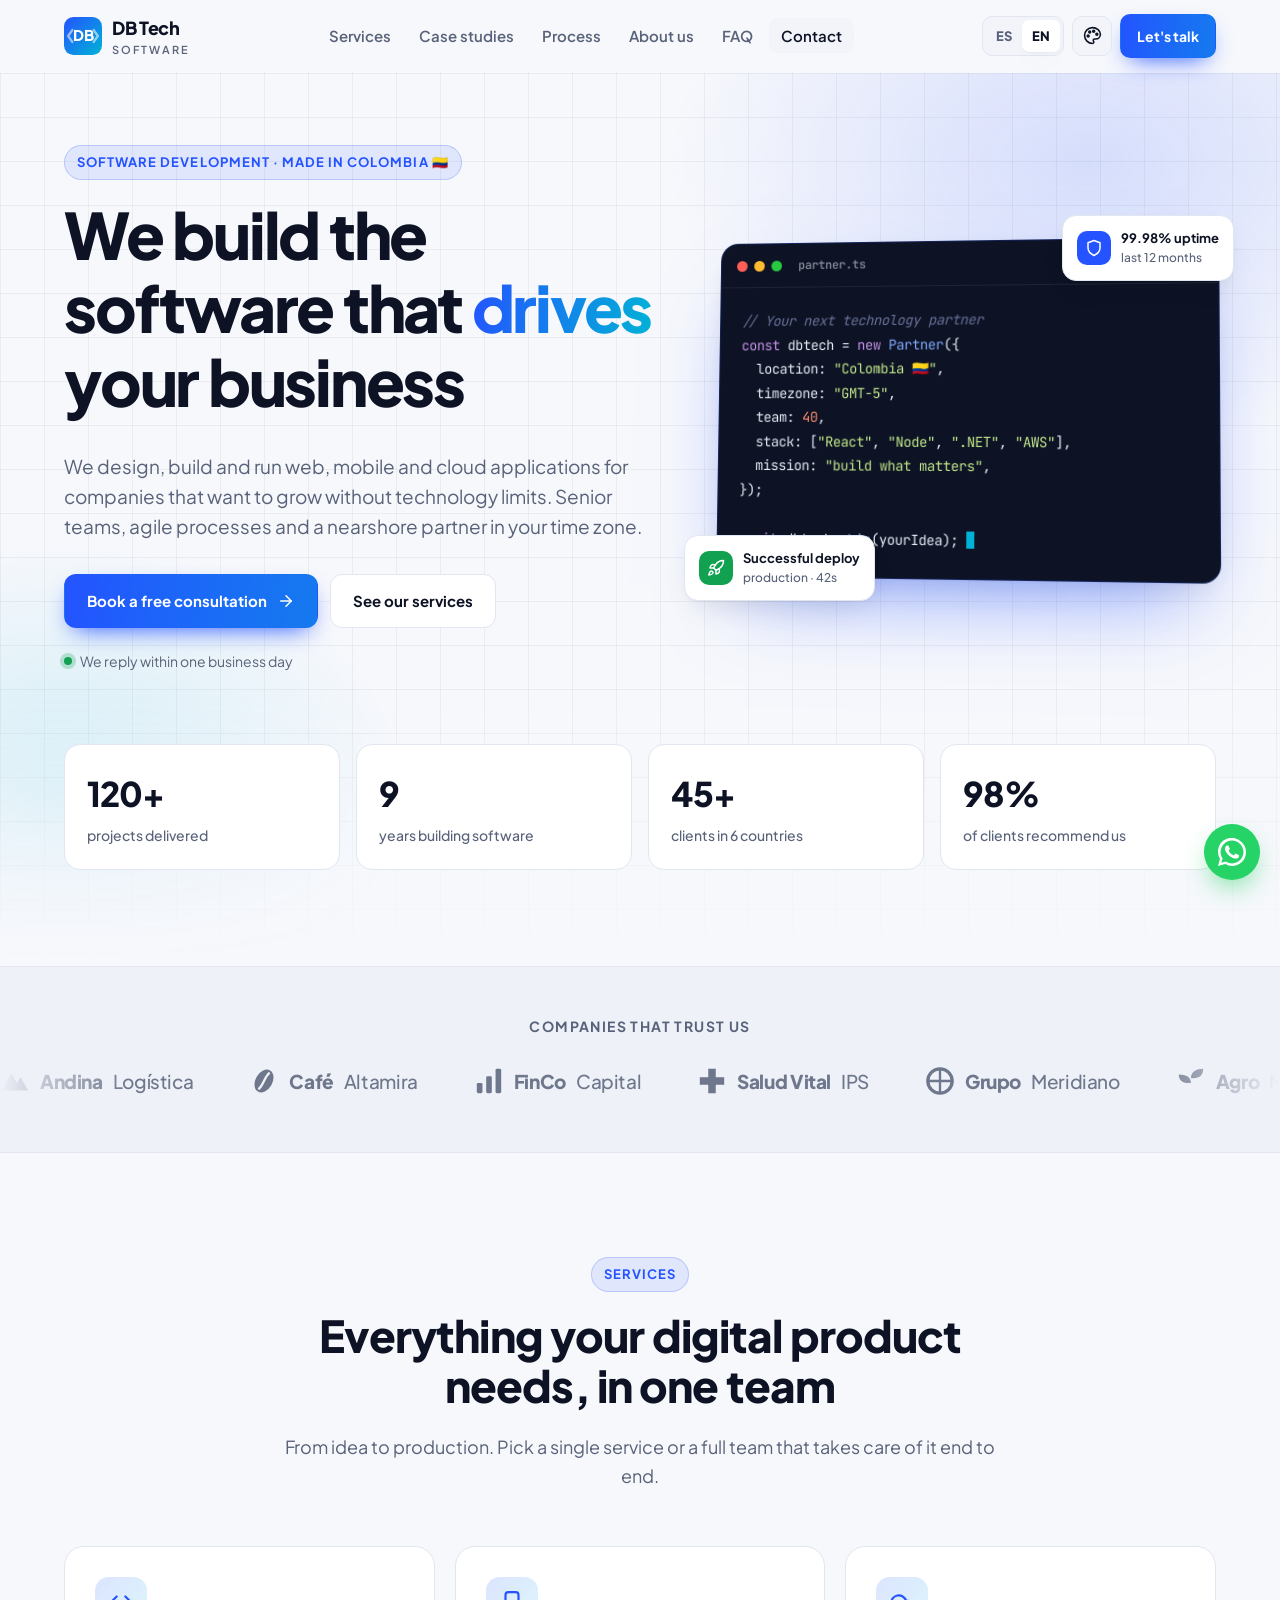
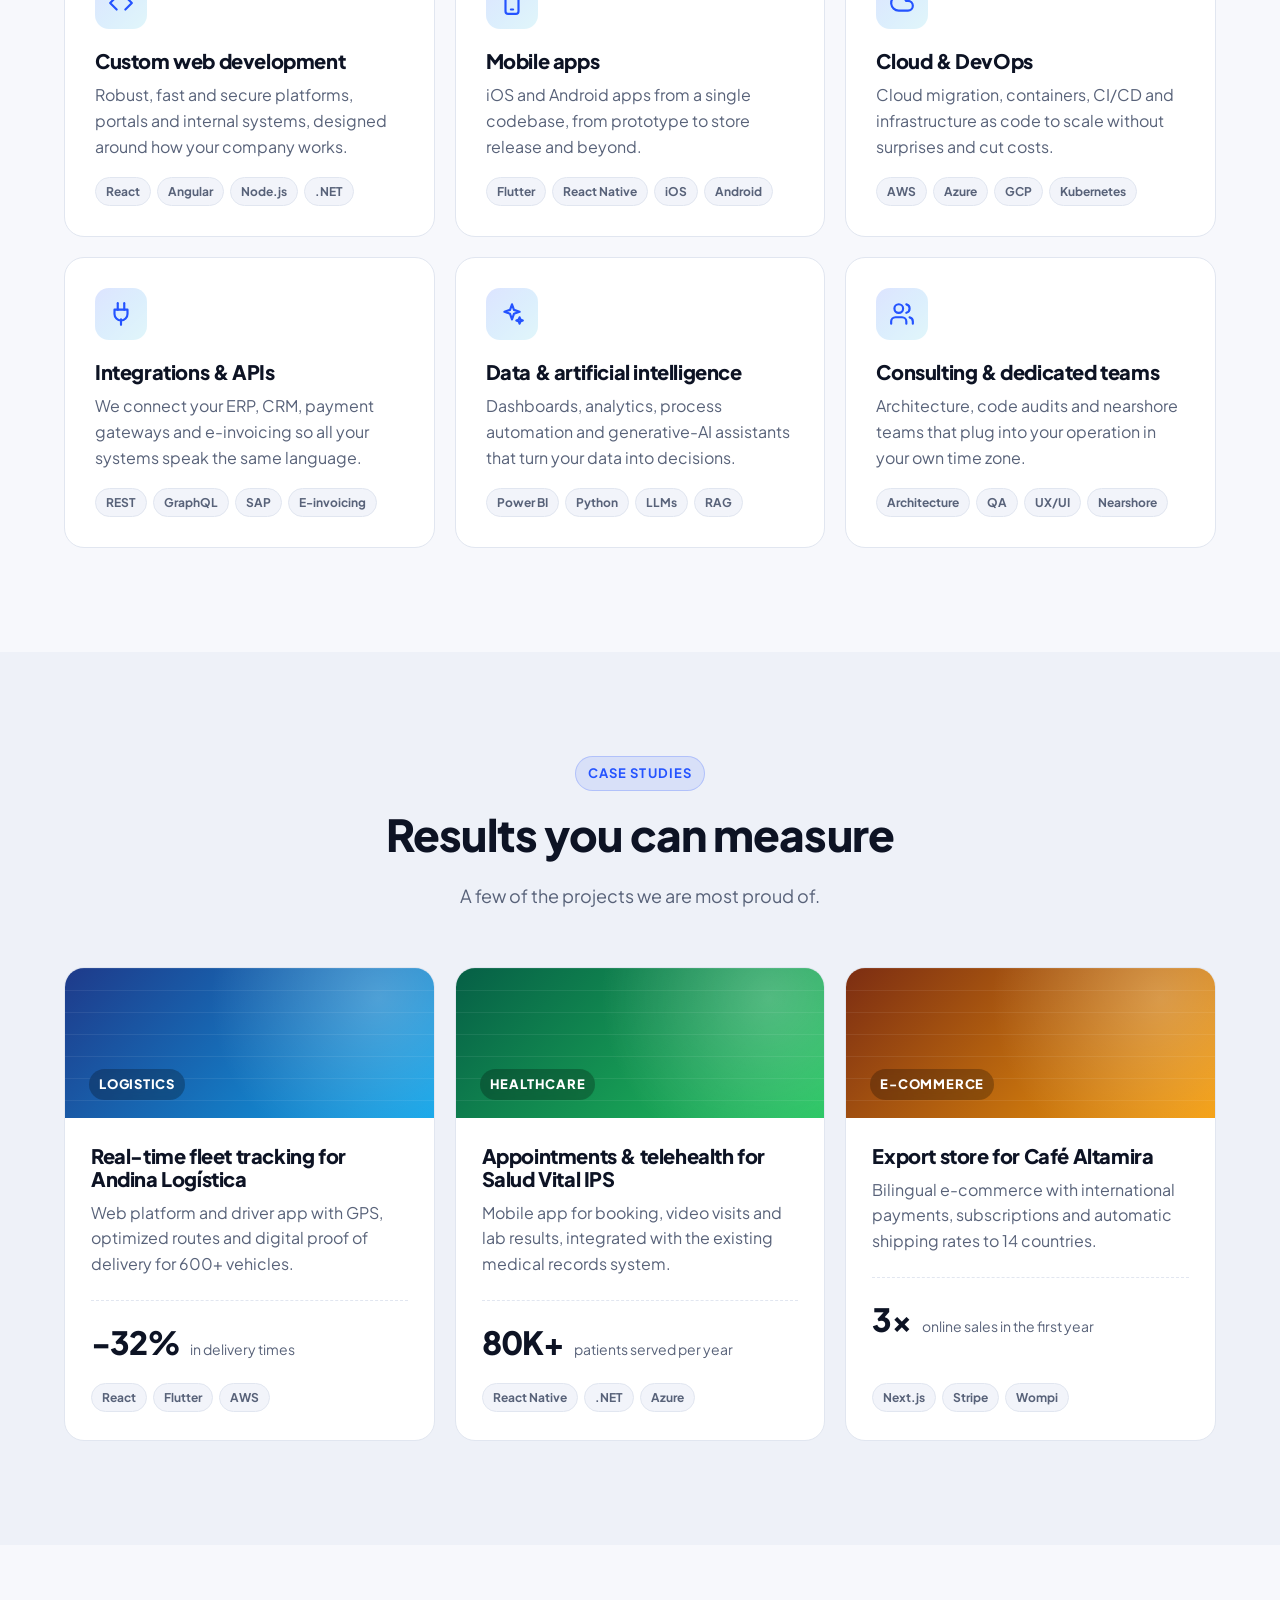
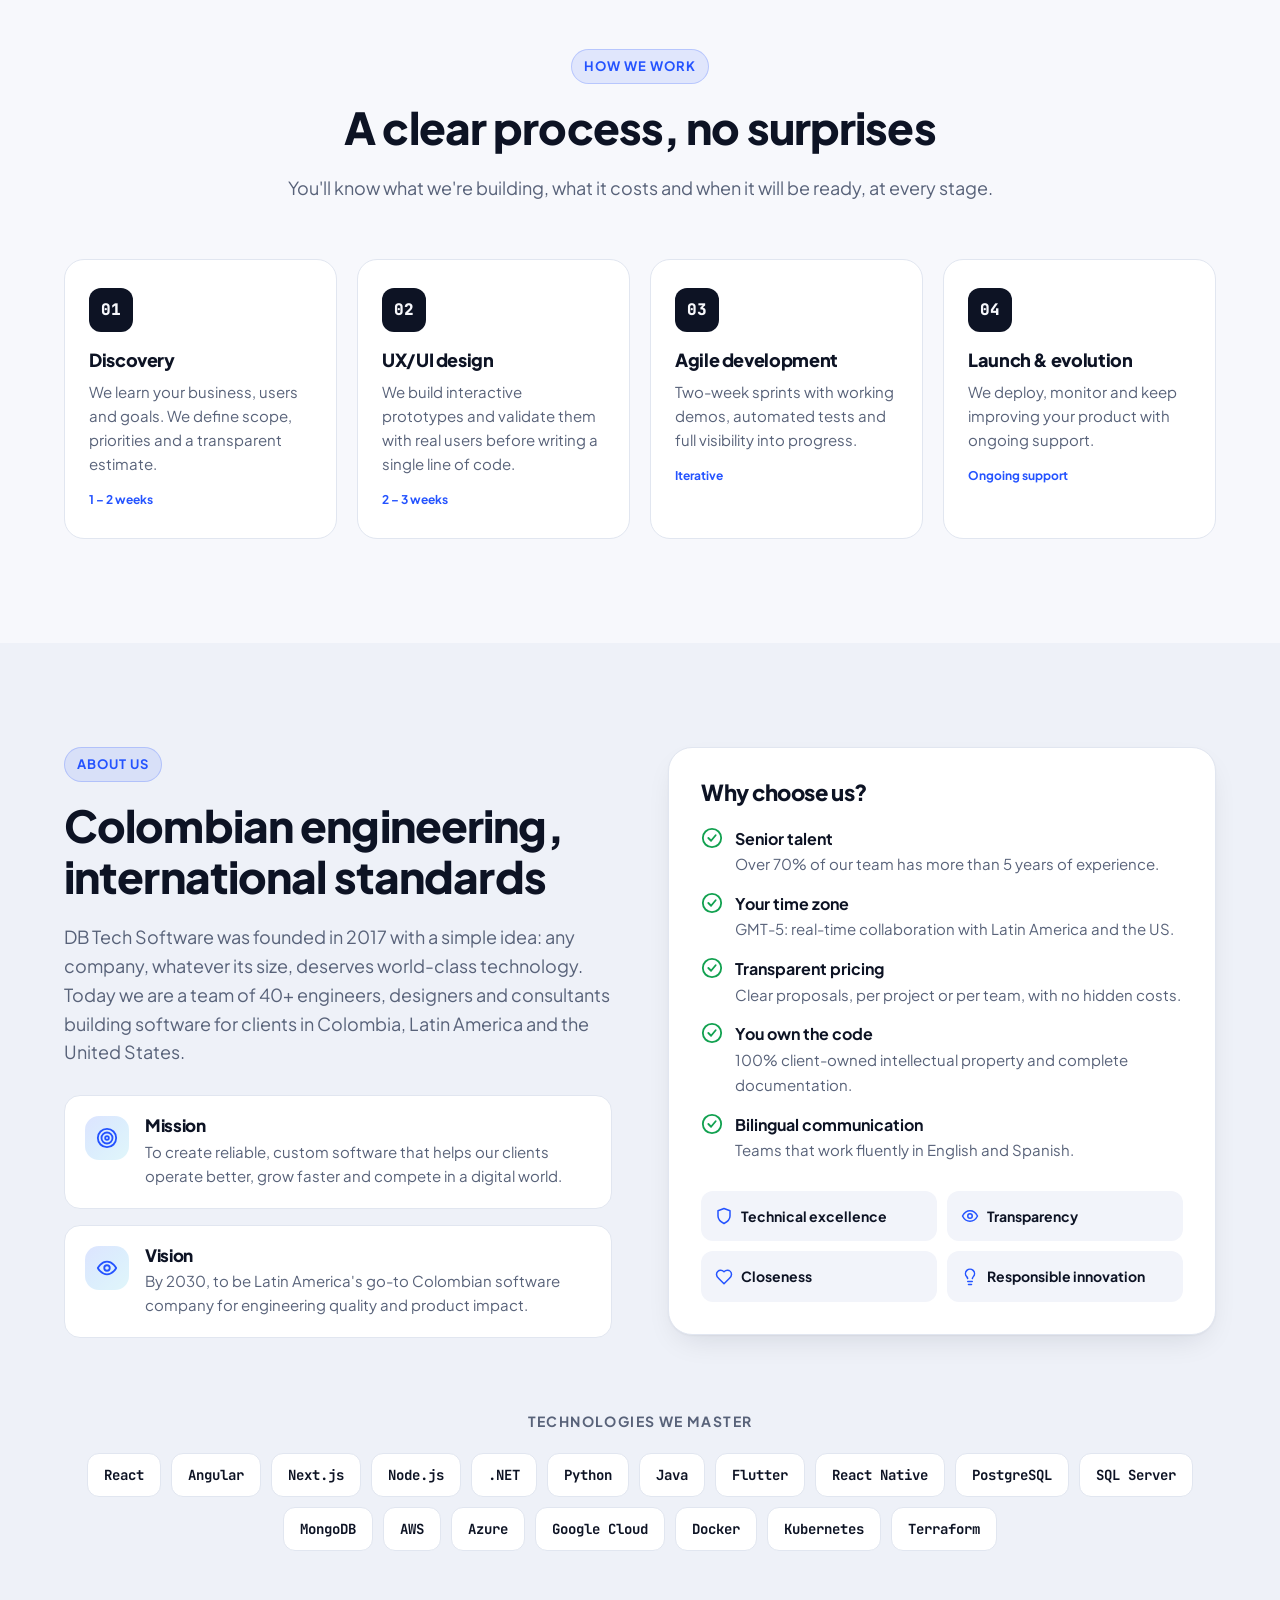
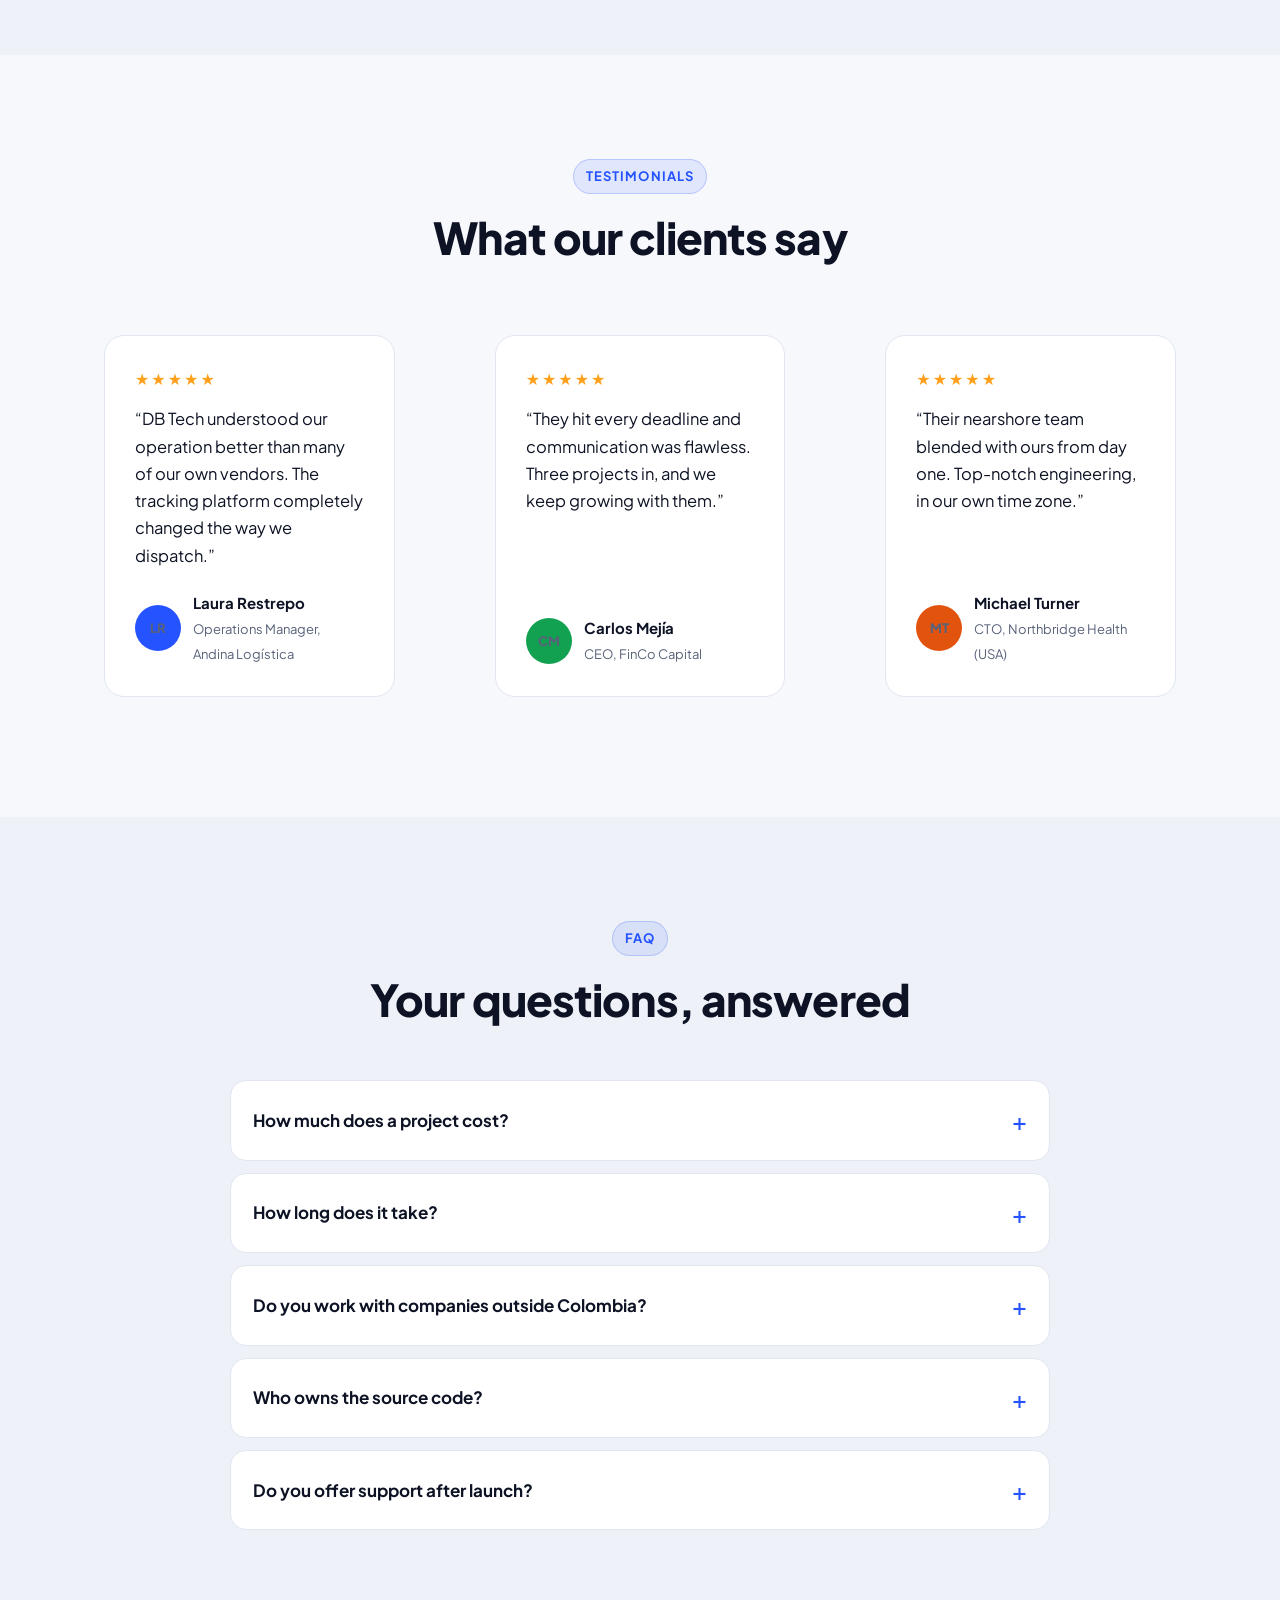
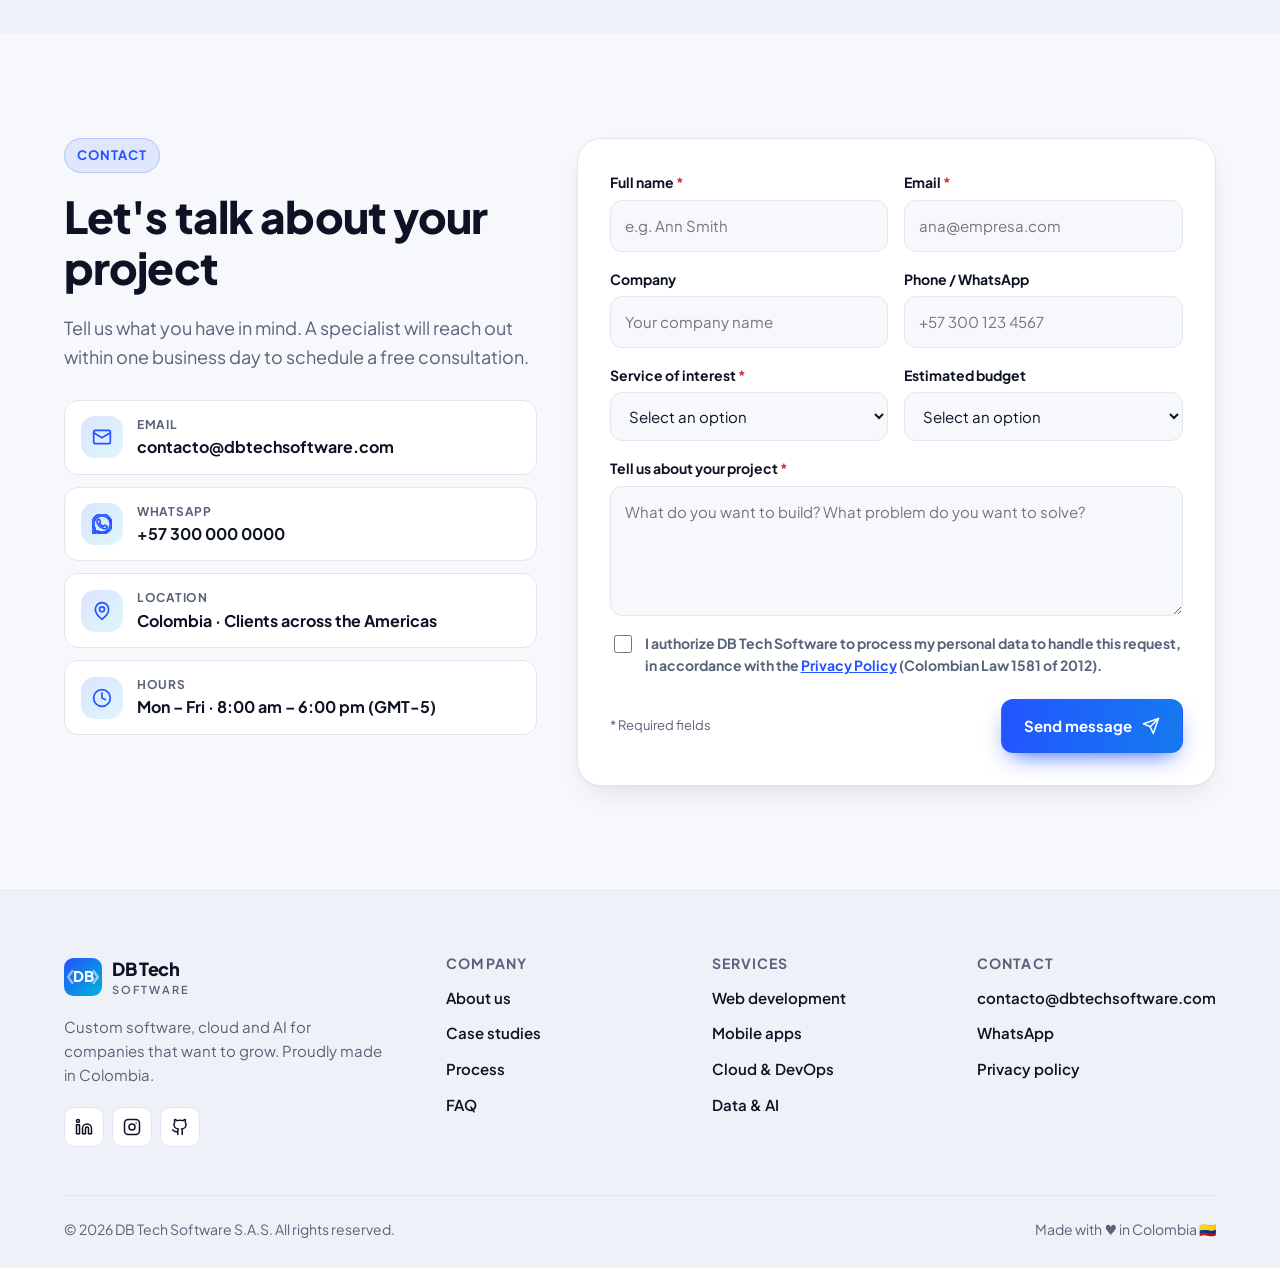
==== commit 7f9ec596: "feat(security): strict CSP, security headers, self-hosted fonts, form anti-abuse - Move inline CSS/J" ====
--- a/dbtechsoftware/index.html
+++ b/dbtechsoftware/index.html
@@ -6,6 +6,7 @@
 <title>DB Tech Software | Desarrollo de software a la medida en Colombia</title>
 <meta name="description" content="DB Tech Software diseña, desarrolla y opera software a la medida: aplicaciones web, móviles, cloud, integraciones e inteligencia artificial. Empresa de software en Colombia.">
 <meta name="theme-color" content="#f7f8fc">
+<meta name="referrer" content="strict-origin-when-cross-origin">
 <link rel="canonical" href="https://dbtechsoftware.com/">
 <link rel="alternate" hreflang="es" href="https://dbtechsoftware.com/?lang=es">
 <link rel="alternate" hreflang="en" href="https://dbtechsoftware.com/?lang=en">
@@ -13,463 +14,17 @@
 <meta property="og:title" content="DB Tech Software">
 <meta property="og:description" content="Software a la medida que impulsa tu negocio. Hecho en Colombia.">
 <meta property="og:url" content="https://dbtechsoftware.com/">
-<link rel="icon" href="data:image/svg+xml,%3Csvg xmlns='http://www.w3.org/2000/svg' viewBox='0 0 64 64'%3E%3Cdefs%3E%3ClinearGradient id='g' x1='0' y1='0' x2='1' y2='1'%3E%3Cstop offset='0' stop-color='%232453ff'/%3E%3Cstop offset='1' stop-color='%2300b3d6'/%3E%3C/linearGradient%3E%3C/defs%3E%3Crect width='64' height='64' rx='16' fill='url(%23g)'/%3E%3Ctext x='32' y='42' font-family='Arial,sans-serif' font-size='28' font-weight='800' fill='white' text-anchor='middle'%3EDB%3C/text%3E%3C/svg%3E">
-<link rel="preconnect" href="https://fonts.googleapis.com">
-<link rel="preconnect" href="https://fonts.gstatic.com" crossorigin>
-<link href="https://fonts.googleapis.com/css2?family=Plus+Jakarta+Sans:wght@400;500;600;700;800&family=JetBrains+Mono:wght@400;600&display=swap" rel="stylesheet">
-
-<!-- Aplica tema e idioma antes de pintar para evitar parpadeos -->
-<script>
-(function () {
-  var d = document.documentElement, t = null, l = null;
-  try { t = localStorage.getItem('dbt-theme'); l = localStorage.getItem('dbt-lang'); } catch (e) {}
-  var q = new URLSearchParams(location.search).get('lang');
-  if (q === 'es' || q === 'en') l = q;
-  if (!t) t = (window.matchMedia && matchMedia('(prefers-color-scheme: dark)').matches) ? 'dark' : 'light';
-  if (!l) l = ((navigator.language || 'es').slice(0, 2) === 'en') ? 'en' : 'es';
-  d.setAttribute('data-theme', t);
-  d.setAttribute('data-lang-pending', l);
-  d.classList.add('js');
-})();
-</script>
-
-<style>
-/* =========================================================
-   TEMAS  (claro · oscuro · océano · atardecer)
-   ========================================================= */
-:root, [data-theme="light"] {
-  --bg: #f7f8fc; --bg-alt: #eef1f8; --surface: #ffffff; --surface-2: #f2f4fa;
-  --text: #0d1324; --muted: #586279; --border: #e1e6f0;
-  --primary: #2453ff; --primary-2: #00b3d6; --accent: #ff9f1c; --on-primary: #ffffff;
-  --success: #12a150; --danger: #d92d3a;
-  --shadow: 0 1px 2px rgba(13,19,36,.04), 0 12px 32px -12px rgba(13,19,36,.14);
-  --glow-1: rgba(36,83,255,.16); --glow-2: rgba(0,179,214,.14);
-  --grid: rgba(13,19,36,.05); --code-bg: #0d1324; --code-text: #e8ecf7;
-  color-scheme: light;
-}
-[data-theme="dark"] {
-  --bg: #0a0e1a; --bg-alt: #0e1322; --surface: #121a2d; --surface-2: #18223a;
-  --text: #e8ecf7; --muted: #9aa4bd; --border: #222c47;
-  --primary: #6382ff; --primary-2: #22d3ee; --accent: #ffb547; --on-primary: #0a0e1a;
-  --success: #34d27b; --danger: #ff6b76;
-  --shadow: 0 1px 2px rgba(0,0,0,.3), 0 16px 40px -16px rgba(0,0,0,.6);
-  --glow-1: rgba(99,130,255,.22); --glow-2: rgba(34,211,238,.14);
-  --grid: rgba(255,255,255,.04); --code-bg: #070a13; --code-text: #e8ecf7;
-  color-scheme: dark;
-}
-[data-theme="ocean"] {
-  --bg: #03161d; --bg-alt: #051d26; --surface: #082733; --surface-2: #0c3241;
-  --text: #e2f5f8; --muted: #8fb5bf; --border: #124253;
-  --primary: #19c3c9; --primary-2: #4ade80; --accent: #fcd34d; --on-primary: #03161d;
-  --success: #4ade80; --danger: #fb7185;
-  --shadow: 0 1px 2px rgba(0,0,0,.3), 0 16px 40px -16px rgba(0,0,0,.6);
-  --glow-1: rgba(25,195,201,.22); --glow-2: rgba(74,222,128,.12);
-  --grid: rgba(255,255,255,.04); --code-bg: #021015; --code-text: #e2f5f8;
-  color-scheme: dark;
-}
-[data-theme="sunset"] {
-  --bg: #fff9f4; --bg-alt: #fdf0e6; --surface: #ffffff; --surface-2: #fff4ec;
-  --text: #24130b; --muted: #6e584c; --border: #f1dfd2;
-  --primary: #e2540d; --primary-2: #d6336c; --accent: #7c3aed; --on-primary: #ffffff;
-  --success: #15803d; --danger: #c81e1e;
-  --shadow: 0 1px 2px rgba(36,19,11,.05), 0 12px 32px -12px rgba(36,19,11,.16);
-  --glow-1: rgba(226,84,13,.15); --glow-2: rgba(214,51,108,.12);
-  --grid: rgba(36,19,11,.05); --code-bg: #24130b; --code-text: #fff1e6;
-  color-scheme: light;
-}
-
-/* =========================================================
-   BASE
-   ========================================================= */
-*, *::before, *::after { box-sizing: border-box; }
-html { scroll-behavior: smooth; scroll-padding-top: 84px; -webkit-text-size-adjust: 100%; }
-body {
-  margin: 0; background: var(--bg); color: var(--text);
-  font-family: "Plus Jakarta Sans", system-ui, -apple-system, "Segoe UI", Roboto, sans-serif;
-  font-size: 16px; line-height: 1.6; -webkit-font-smoothing: antialiased; overflow-x: hidden;
-  transition: background-color .3s, color .3s;
-}
-img, svg { display: block; max-width: 100%; }
-a { color: inherit; text-decoration: none; }
-h1, h2, h3, h4 { line-height: 1.15; margin: 0 0 .5em; letter-spacing: -.02em; }
-p { margin: 0 0 1em; }
-button, input, select, textarea { font: inherit; color: inherit; }
-:focus-visible { outline: 2px solid var(--primary); outline-offset: 3px; border-radius: 6px; }
-.container { width: 100%; max-width: 1200px; margin: 0 auto; padding: 0 24px; }
-.icon { width: 22px; height: 22px; fill: none; stroke: currentColor; stroke-width: 2; stroke-linecap: round; stroke-linejoin: round; flex: none; }
-.sr-only { position: absolute; width: 1px; height: 1px; overflow: hidden; clip: rect(0 0 0 0); white-space: nowrap; }
-.skip { position: absolute; left: -999px; top: 8px; background: var(--primary); color: var(--on-primary); padding: 8px 14px; border-radius: 8px; z-index: 100; }
-.skip:focus { left: 8px; }
-
-.gradient-text {
-  background: linear-gradient(100deg, var(--primary), var(--primary-2));
-  -webkit-background-clip: text; background-clip: text; color: transparent;
-}
-.eyebrow {
-  display: inline-flex; align-items: center; gap: 8px; font-size: 13px; font-weight: 700;
-  letter-spacing: .08em; text-transform: uppercase; color: var(--primary);
-  background: color-mix(in srgb, var(--primary) 10%, transparent);
-  border: 1px solid color-mix(in srgb, var(--primary) 22%, transparent);
-  padding: 6px 12px; border-radius: 999px; margin-bottom: 18px;
-}
-.section { padding: 104px 0; position: relative; }
-.section.alt { background: var(--bg-alt); }
-.section-head { max-width: 720px; margin: 0 auto 56px; text-align: center; }
-.section-head h2 { font-size: clamp(30px, 4vw, 44px); font-weight: 800; }
-.section-head p { color: var(--muted); font-size: 18px; margin: 0; }
-
-.btn {
-  display: inline-flex; align-items: center; justify-content: center; gap: 10px;
-  padding: 14px 22px; border-radius: 12px; font-weight: 700; font-size: 15px;
-  border: 1px solid transparent; cursor: pointer; transition: transform .15s, box-shadow .2s, background .2s, border-color .2s;
-  white-space: nowrap;
-}
-.btn .icon { width: 18px; height: 18px; }
-.btn-primary {
-  background: linear-gradient(100deg, var(--primary), color-mix(in srgb, var(--primary) 60%, var(--primary-2)));
-  color: var(--on-primary); box-shadow: 0 10px 24px -10px var(--primary);
-}
-.btn-primary:hover { transform: translateY(-2px); box-shadow: 0 16px 30px -12px var(--primary); }
-.btn-ghost { background: var(--surface); border-color: var(--border); color: var(--text); }
-.btn-ghost:hover { border-color: var(--primary); color: var(--primary); }
-.btn-sm { padding: 10px 16px; font-size: 14px; border-radius: 10px; }
-
-/* =========================================================
-   HEADER
-   ========================================================= */
-.header {
-  position: sticky; top: 0; z-index: 50;
-  background: color-mix(in srgb, var(--bg) 78%, transparent);
-  backdrop-filter: saturate(160%) blur(14px); -webkit-backdrop-filter: saturate(160%) blur(14px);
-  border-bottom: 1px solid transparent; transition: border-color .3s, background .3s;
-}
-.header.scrolled { border-bottom-color: var(--border); }
-.nav { display: flex; align-items: center; justify-content: space-between; height: 72px; gap: 16px; }
-.brand { display: flex; align-items: center; gap: 10px; font-weight: 800; font-size: 18px; letter-spacing: -.02em; }
-.brand-mark { width: 38px; height: 38px; }
-.brand small { display: block; font-size: 11px; font-weight: 600; letter-spacing: .18em; text-transform: uppercase; color: var(--muted); margin-top: -2px; }
-.nav-links { display: flex; gap: 4px; list-style: none; margin: 0; padding: 0; }
-.nav-links a { padding: 8px 12px; border-radius: 8px; font-weight: 600; font-size: 15px; color: var(--muted); transition: color .2s, background .2s; }
-.nav-links a:hover, .nav-links a.active { color: var(--text); background: var(--surface-2); }
-.nav-actions { display: flex; align-items: center; gap: 8px; }
-
-.lang-switch { display: inline-flex; background: var(--surface-2); border: 1px solid var(--border); border-radius: 10px; padding: 3px; }
-.lang-switch button { border: 0; background: transparent; padding: 6px 10px; border-radius: 7px; font-size: 13px; font-weight: 800; cursor: pointer; color: var(--muted); }
-.lang-switch button[aria-pressed="true"] { background: var(--surface); color: var(--text); box-shadow: var(--shadow); }
-
-.theme-picker { position: relative; }
-.icon-btn {
-  width: 40px; height: 40px; display: inline-grid; place-items: center; border-radius: 10px;
-  border: 1px solid var(--border); background: var(--surface-2); cursor: pointer; color: var(--text);
-}
-.icon-btn:hover { border-color: var(--primary); color: var(--primary); }
-.icon-btn .icon { width: 19px; height: 19px; }
-.theme-menu {
-  position: absolute; right: 0; top: calc(100% + 8px); min-width: 200px; padding: 6px;
-  background: var(--surface); border: 1px solid var(--border); border-radius: 14px; box-shadow: var(--shadow);
-  list-style: none; margin: 0; opacity: 0; transform: translateY(-6px); pointer-events: none; transition: opacity .15s, transform .15s;
-}
-.theme-menu.open { opacity: 1; transform: none; pointer-events: auto; }
-.theme-menu button {
-  width: 100%; display: flex; align-items: center; gap: 10px; padding: 9px 10px; border: 0; background: transparent;
-  border-radius: 9px; cursor: pointer; font-size: 14px; font-weight: 600; text-align: left;
-}
-.theme-menu button:hover { background: var(--surface-2); }
-.theme-menu button[aria-checked="true"]::after { content: "✓"; margin-left: auto; color: var(--primary); font-weight: 800; }
-.swatch { width: 22px; height: 22px; border-radius: 50%; border: 2px solid var(--border); flex: none; }
-.sw-light { background: linear-gradient(135deg, #fff 50%, #2453ff 50%); }
-.sw-dark { background: linear-gradient(135deg, #0a0e1a 50%, #6382ff 50%); }
-.sw-ocean { background: linear-gradient(135deg, #03161d 50%, #19c3c9 50%); }
-.sw-sunset { background: linear-gradient(135deg, #fff9f4 50%, #e2540d 50%); }
-.menu-toggle { display: none; }
-
-/* =========================================================
-   HERO
-   ========================================================= */
-.hero { position: relative; padding: 72px 0 96px; overflow: hidden; }
-.hero::before {
-  content: ""; position: absolute; inset: 0; z-index: -1;
-  background:
-    radial-gradient(600px 400px at 85% 10%, var(--glow-1), transparent 70%),
-    radial-gradient(500px 360px at 5% 80%, var(--glow-2), transparent 70%),
-    linear-gradient(var(--grid) 1px, transparent 1px) 0 0 / 44px 44px,
-    linear-gradient(90deg, var(--grid) 1px, transparent 1px) 0 0 / 44px 44px;
-  mask-image: linear-gradient(to bottom, #000 70%, transparent);
-  -webkit-mask-image: linear-gradient(to bottom, #000 70%, transparent);
-}
-.hero-grid { display: grid; grid-template-columns: 1.08fr .92fr; gap: 56px; align-items: center; }
-.hero h1 { font-size: clamp(38px, 5.6vw, 64px); font-weight: 800; letter-spacing: -.035em; }
-.hero .lead { font-size: clamp(17px, 1.6vw, 19px); color: var(--muted); max-width: 580px; margin-bottom: 32px; }
-.hero-ctas { display: flex; gap: 12px; flex-wrap: wrap; }
-.hero-note { display: flex; align-items: center; gap: 8px; margin-top: 22px; font-size: 14px; color: var(--muted); }
-.hero-note .dot { width: 8px; height: 8px; border-radius: 50%; background: var(--success); box-shadow: 0 0 0 4px color-mix(in srgb, var(--success) 25%, transparent); }
-
-.hero-visual { position: relative; }
-.code-window {
-  background: var(--code-bg); color: var(--code-text); border-radius: 18px; overflow: hidden;
-  border: 1px solid color-mix(in srgb, var(--primary) 25%, transparent);
-  box-shadow: 0 40px 80px -30px color-mix(in srgb, var(--primary) 55%, transparent), var(--shadow);
-  transform: perspective(1200px) rotateY(-6deg) rotateX(3deg);
-}
-.code-top { display: flex; align-items: center; gap: 7px; padding: 14px 16px; border-bottom: 1px solid rgba(255,255,255,.07); }
-.code-top i { width: 11px; height: 11px; border-radius: 50%; background: #ff5f57; }
-.code-top i:nth-child(2) { background: #febc2e; } .code-top i:nth-child(3) { background: #28c840; }
-.code-top span { margin-left: 10px; font: 600 12px "JetBrains Mono", monospace; opacity: .55; }
-.code-window pre { margin: 0; padding: 22px 22px 26px; font: 14px/1.75 "JetBrains Mono", ui-monospace, monospace; overflow-x: auto; }
-.tk-k { color: #c792ea; } .tk-f { color: #82aaff; } .tk-s { color: #c3e88d; } .tk-p { color: #f78c6c; } .tk-c { color: #697098; font-style: italic; }
-.cursor { display: inline-block; width: 8px; height: 17px; background: var(--primary-2); vertical-align: -3px; animation: blink 1s steps(1) infinite; }
-@keyframes blink { 50% { opacity: 0; } }
-.float-card {
-  position: absolute; display: flex; align-items: center; gap: 10px; padding: 12px 14px;
-  background: var(--surface); border: 1px solid var(--border); border-radius: 14px; box-shadow: var(--shadow);
-  font-size: 13px; font-weight: 700; animation: floaty 6s ease-in-out infinite;
-}
-.float-card small { display: block; font-weight: 500; color: var(--muted); font-size: 12px; }
-.float-card .badge { width: 34px; height: 34px; border-radius: 10px; display: grid; place-items: center; color: #fff; }
-.float-card .badge .icon { width: 18px; height: 18px; }
-.fc-1 { left: -28px; bottom: -22px; } .fc-1 .badge { background: var(--success); }
-.fc-2 { right: -18px; top: -24px; animation-delay: -3s; } .fc-2 .badge { background: var(--primary); }
-@keyframes floaty { 50% { transform: translateY(-10px); } }
-
-.stats { display: grid; grid-template-columns: repeat(4, 1fr); gap: 16px; margin-top: 72px; }
-.stat { background: var(--surface); border: 1px solid var(--border); border-radius: 16px; padding: 22px; }
-.stat b { display: block; font-size: 34px; font-weight: 800; letter-spacing: -.03em; }
-.stat span { color: var(--muted); font-size: 14px; font-weight: 500; }
-
-/* =========================================================
-   CLIENTES (marquee)
-   ========================================================= */
-.clients { padding: 48px 0 56px; border-top: 1px solid var(--border); border-bottom: 1px solid var(--border); background: var(--bg-alt); }
-.clients p { text-align: center; color: var(--muted); font-size: 14px; font-weight: 700; letter-spacing: .1em; text-transform: uppercase; margin-bottom: 28px; }
-.marquee { overflow: hidden; mask-image: linear-gradient(90deg, transparent, #000 10%, #000 90%, transparent); -webkit-mask-image: linear-gradient(90deg, transparent, #000 10%, #000 90%, transparent); }
-.marquee-track { display: flex; gap: 56px; width: max-content; animation: marquee 38s linear infinite; }
-.marquee:hover .marquee-track { animation-play-state: paused; }
-@keyframes marquee { to { transform: translateX(calc(-50% - 28px)); } }
-.client-logo { display: flex; align-items: center; gap: 10px; color: var(--muted); font-weight: 800; font-size: 19px; letter-spacing: -.02em; white-space: nowrap; opacity: .85; transition: color .2s, opacity .2s; }
-.client-logo:hover { color: var(--text); opacity: 1; }
-.client-logo svg { width: 30px; height: 30px; }
-.client-logo em { font-style: normal; font-weight: 500; }
-
-/* =========================================================
-   SERVICIOS
-   ========================================================= */
-.cards { display: grid; grid-template-columns: repeat(3, 1fr); gap: 20px; }
-.card {
-  position: relative; background: var(--surface); border: 1px solid var(--border); border-radius: 20px; padding: 30px;
-  transition: transform .25s, box-shadow .25s, border-color .25s; overflow: hidden;
-}
-.card::before {
-  content: ""; position: absolute; inset: 0; border-radius: inherit; padding: 1px; pointer-events: none;
-  background: linear-gradient(135deg, var(--primary), transparent 45%, var(--primary-2));
-  -webkit-mask: linear-gradient(#000 0 0) content-box, linear-gradient(#000 0 0); -webkit-mask-composite: xor; mask-composite: exclude;
-  opacity: 0; transition: opacity .25s;
-}
-.card:hover { transform: translateY(-4px); box-shadow: var(--shadow); }
-.card:hover::before { opacity: 1; }
-.card-icon {
-  width: 52px; height: 52px; border-radius: 14px; display: grid; place-items: center; margin-bottom: 20px; color: var(--primary);
-  background: linear-gradient(135deg, color-mix(in srgb, var(--primary) 16%, transparent), color-mix(in srgb, var(--primary-2) 12%, transparent));
-}
-.card-icon .icon { width: 26px; height: 26px; }
-.card h3 { font-size: 20px; font-weight: 800; }
-.card p { color: var(--muted); margin-bottom: 18px; }
-.tags { display: flex; flex-wrap: wrap; gap: 6px; list-style: none; padding: 0; margin: 0; }
-.tags li { font-size: 12px; font-weight: 700; padding: 4px 10px; border-radius: 999px; background: var(--surface-2); border: 1px solid var(--border); color: var(--muted); }
-
-/* =========================================================
-   CASOS
-   ========================================================= */
-.case { display: flex; flex-direction: column; padding: 0; }
-.case-cover { height: 150px; position: relative; display: flex; align-items: flex-end; padding: 18px 24px; color: #fff; }
-.case-cover.c1 { background: linear-gradient(135deg, #1e3a8a, #0ea5e9); }
-.case-cover.c2 { background: linear-gradient(135deg, #065f46, #22c55e); }
-.case-cover.c3 { background: linear-gradient(135deg, #7c2d12, #f59e0b); }
-.case-cover::after { content: ""; position: absolute; inset: 0; background: radial-gradient(circle at 85% 20%, rgba(255,255,255,.25), transparent 50%), linear-gradient(rgba(255,255,255,.07) 1px, transparent 1px) 0 0/22px 22px; }
-.case-cover span { position: relative; z-index: 1; font-size: 13px; font-weight: 800; letter-spacing: .06em; text-transform: uppercase; background: rgba(0,0,0,.25); padding: 5px 10px; border-radius: 999px; backdrop-filter: blur(4px); }
-.case-body { padding: 26px 26px 28px; display: flex; flex-direction: column; flex: 1; }
-.case-metric { display: flex; align-items: baseline; gap: 10px; margin: 6px 0 14px; padding-top: 16px; border-top: 1px dashed var(--border); }
-.case-metric b { font-size: 32px; font-weight: 800; letter-spacing: -.03em; }
-.case-metric span { color: var(--muted); font-size: 14px; }
-.case .tags { margin-top: auto; }
-
-/* =========================================================
-   PROCESO
-   ========================================================= */
-.steps { display: grid; grid-template-columns: repeat(4, 1fr); gap: 20px; counter-reset: step; position: relative; }
-.step { position: relative; padding: 28px 24px; background: var(--surface); border: 1px solid var(--border); border-radius: 20px; }
-.step-num {
-  width: 44px; height: 44px; border-radius: 12px; display: grid; place-items: center; font-weight: 800; margin-bottom: 18px;
-  background: var(--text); color: var(--bg); font-family: "JetBrains Mono", monospace;
-}
-.step h3 { font-size: 18px; font-weight: 800; }
-.step p { color: var(--muted); font-size: 15px; margin: 0; }
-.step-time { display: inline-block; margin-top: 14px; font-size: 12px; font-weight: 700; color: var(--primary); }
-
-/* =========================================================
-   NOSOTROS
-   ========================================================= */
-.about-grid { display: grid; grid-template-columns: 1fr 1fr; gap: 56px; align-items: start; }
-.about-grid h2 { font-size: clamp(30px, 4vw, 44px); font-weight: 800; }
-.about-grid .lead { color: var(--muted); font-size: 18px; }
-.mv { display: grid; gap: 16px; margin-top: 28px; }
-.mv-item { display: flex; gap: 16px; padding: 20px; background: var(--surface); border: 1px solid var(--border); border-radius: 16px; }
-.mv-item .card-icon { margin: 0; width: 44px; height: 44px; flex: none; }
-.mv-item .card-icon .icon { width: 22px; height: 22px; }
-.mv-item h3 { font-size: 17px; margin-bottom: 4px; font-weight: 800; }
-.mv-item p { margin: 0; color: var(--muted); font-size: 15px; }
-.why { background: var(--surface); border: 1px solid var(--border); border-radius: 24px; padding: 32px; box-shadow: var(--shadow); }
-.why h3 { font-size: 22px; font-weight: 800; margin-bottom: 20px; }
-.checklist { list-style: none; padding: 0; margin: 0 0 28px; display: grid; gap: 14px; }
-.checklist li { display: flex; gap: 12px; }
-.checklist .icon { color: var(--success); width: 22px; height: 22px; margin-top: 1px; }
-.checklist b { display: block; }
-.checklist span { color: var(--muted); font-size: 15px; }
-.values { display: grid; grid-template-columns: 1fr 1fr; gap: 10px; }
-.value { padding: 14px; border-radius: 12px; background: var(--surface-2); font-weight: 700; font-size: 14px; display: flex; gap: 8px; align-items: center; }
-.value .icon { width: 18px; height: 18px; color: var(--primary); }
-.stack { display: flex; flex-wrap: wrap; justify-content: center; gap: 10px; margin-top: 64px; }
-.stack-title { text-align: center; color: var(--muted); font-size: 14px; font-weight: 700; letter-spacing: .1em; text-transform: uppercase; margin-top: 72px; }
-.stack .chip { padding: 10px 16px; border-radius: 12px; background: var(--surface); border: 1px solid var(--border); font-weight: 700; font-size: 14px; font-family: "JetBrains Mono", monospace; }
-.stack-title + .stack { margin-top: 20px; }
-
-/* =========================================================
-   TESTIMONIOS
-   ========================================================= */
-.quote { display: flex; flex-direction: column; }
-.stars { color: var(--accent); letter-spacing: 2px; font-size: 16px; margin-bottom: 14px; }
-.quote blockquote { margin: 0 0 22px; font-size: 16.5px; line-height: 1.65; }
-.person { display: flex; align-items: center; gap: 12px; margin-top: auto; }
-.avatar { width: 46px; height: 46px; border-radius: 50%; display: grid; place-items: center; font-weight: 800; color: #fff; flex: none; }
-.person b { display: block; font-size: 15px; }
-.person span { color: var(--muted); font-size: 13px; }
-
-/* =========================================================
-   FAQ
-   ========================================================= */
-.faq { max-width: 820px; margin: 0 auto; display: grid; gap: 12px; }
-.faq details { background: var(--surface); border: 1px solid var(--border); border-radius: 16px; padding: 0 22px; transition: border-color .2s; }
-.faq details[open] { border-color: color-mix(in srgb, var(--primary) 45%, var(--border)); }
-.faq summary { list-style: none; cursor: pointer; padding: 20px 0; font-weight: 700; font-size: 17px; display: flex; justify-content: space-between; gap: 16px; align-items: center; }
-.faq summary::-webkit-details-marker { display: none; }
-.faq summary::after { content: "+"; font-size: 24px; font-weight: 500; color: var(--primary); transition: transform .2s; }
-.faq details[open] summary::after { transform: rotate(45deg); }
-.faq details p { color: var(--muted); padding-bottom: 20px; margin: 0; }
-
-/* =========================================================
-   CTA + CONTACTO
-   ========================================================= */
-.contact-wrap { display: grid; grid-template-columns: .85fr 1.15fr; gap: 40px; align-items: start; }
-.contact-info h2 { font-size: clamp(30px, 4vw, 44px); font-weight: 800; }
-.contact-info .lead { color: var(--muted); font-size: 18px; margin-bottom: 28px; }
-.info-list { list-style: none; padding: 0; margin: 0 0 28px; display: grid; gap: 12px; }
-.info-list li { display: flex; gap: 14px; align-items: center; padding: 14px 16px; background: var(--surface); border: 1px solid var(--border); border-radius: 14px; }
-.info-list .card-icon { margin: 0; width: 42px; height: 42px; flex: none; }
-.info-list .card-icon .icon { width: 20px; height: 20px; }
-.info-list small { display: block; color: var(--muted); font-size: 12px; font-weight: 700; text-transform: uppercase; letter-spacing: .06em; }
-.info-list a, .info-list b { font-weight: 700; word-break: break-word; }
-.info-list a:hover { color: var(--primary); }
-
-.form-card { background: var(--surface); border: 1px solid var(--border); border-radius: 24px; padding: 32px; box-shadow: var(--shadow); }
-.form-grid { display: grid; grid-template-columns: 1fr 1fr; gap: 16px; }
-.field { display: flex; flex-direction: column; gap: 6px; }
-.field.full { grid-column: 1 / -1; }
-.field label { font-size: 14px; font-weight: 700; }
-.field label .req { color: var(--danger); }
-.field input, .field select, .field textarea {
-  width: 100%; padding: 13px 14px; border-radius: 12px; border: 1px solid var(--border); background: var(--bg);
-  transition: border-color .2s, box-shadow .2s; font-size: 15px;
-}
-.field textarea { min-height: 130px; resize: vertical; }
-.field input:focus, .field select:focus, .field textarea:focus { outline: none; border-color: var(--primary); box-shadow: 0 0 0 4px color-mix(in srgb, var(--primary) 18%, transparent); }
-.field.invalid input, .field.invalid select, .field.invalid textarea { border-color: var(--danger); }
-.field .err { color: var(--danger); font-size: 13px; font-weight: 600; min-height: 0; display: none; }
-.field.invalid .err { display: block; }
-.consent { display: flex; gap: 10px; align-items: flex-start; font-size: 14px; color: var(--muted); }
-.consent input { width: 18px; height: 18px; margin-top: 3px; accent-color: var(--primary); flex: none; }
-.consent a { color: var(--primary); text-decoration: underline; }
-.hp { position: absolute; left: -9999px; }
-.form-foot { display: flex; align-items: center; justify-content: space-between; gap: 16px; margin-top: 22px; flex-wrap: wrap; }
-.form-foot small { color: var(--muted); font-size: 13px; }
-.btn[disabled] { opacity: .7; cursor: progress; transform: none; }
-.spinner { width: 16px; height: 16px; border: 2px solid currentColor; border-right-color: transparent; border-radius: 50%; animation: spin .7s linear infinite; display: none; }
-.loading .spinner { display: inline-block; } .loading .btn-label-icon { display: none; }
-@keyframes spin { to { transform: rotate(360deg); } }
-.form-status { display: none; margin-top: 18px; padding: 14px 16px; border-radius: 12px; font-weight: 600; font-size: 15px; }
-.form-status.ok { display: block; background: color-mix(in srgb, var(--success) 12%, transparent); color: var(--success); border: 1px solid color-mix(in srgb, var(--success) 35%, transparent); }
-.form-status.fail { display: block; background: color-mix(in srgb, var(--danger) 10%, transparent); color: var(--danger); border: 1px solid color-mix(in srgb, var(--danger) 35%, transparent); }
-.form-status a { text-decoration: underline; }
-
-/* =========================================================
-   FOOTER
-   ========================================================= */
-.footer { border-top: 1px solid var(--border); padding: 64px 0 28px; background: var(--bg-alt); }
-.footer-grid { display: grid; grid-template-columns: 1.5fr 1fr 1fr 1fr; gap: 32px; }
-.footer p { color: var(--muted); font-size: 15px; max-width: 320px; margin-top: 16px; }
-.footer h4 { font-size: 14px; text-transform: uppercase; letter-spacing: .08em; color: var(--muted); margin-bottom: 14px; }
-.footer ul { list-style: none; padding: 0; margin: 0; display: grid; gap: 10px; }
-.footer ul a { font-weight: 600; font-size: 15px; }
-.footer ul a:hover { color: var(--primary); }
-.socials { display: flex; gap: 8px; margin-top: 20px; }
-.socials a { width: 40px; height: 40px; display: grid; place-items: center; border-radius: 10px; border: 1px solid var(--border); background: var(--surface); }
-.socials a:hover { color: var(--primary); border-color: var(--primary); }
-.socials .icon { width: 18px; height: 18px; }
-.footer-bottom { display: flex; justify-content: space-between; gap: 16px; flex-wrap: wrap; margin-top: 48px; padding-top: 22px; border-top: 1px solid var(--border); font-size: 14px; color: var(--muted); }
-
-.wa-float {
-  position: fixed; right: 20px; bottom: 20px; z-index: 40; width: 56px; height: 56px; border-radius: 50%;
-  display: grid; place-items: center; background: #25d366; color: #fff; box-shadow: 0 12px 28px -8px rgba(37,211,102,.7);
-  transition: transform .2s;
-}
-.wa-float:hover { transform: scale(1.08); }
-.wa-float svg { width: 28px; height: 28px; fill: currentColor; }
-
-/* Animaciones de aparición (solo con JS activo) */
-.js .reveal { opacity: 0; transform: translateY(24px); transition: opacity .7s ease, transform .7s ease; }
-.js .reveal.in { opacity: 1; transform: none; }
-
-/* =========================================================
-   RESPONSIVE
-   ========================================================= */
-@media (max-width: 1040px) {
-  .nav-links { display: none; }
-  .menu-toggle { display: inline-grid; }
-  .nav-links.open {
-    display: flex; flex-direction: column; position: absolute; left: 0; right: 0; top: 72px; padding: 12px 16px 20px;
-    background: var(--bg); border-bottom: 1px solid var(--border); box-shadow: var(--shadow);
-  }
-  .nav-links.open a { display: block; padding: 12px; font-size: 16px; }
-  .hero-grid, .about-grid, .contact-wrap { grid-template-columns: 1fr; }
-  .hero-visual { max-width: 560px; margin: 24px auto 0; width: 100%; }
-  .cards { grid-template-columns: 1fr 1fr; }
-  .steps { grid-template-columns: 1fr 1fr; }
-  .footer-grid { grid-template-columns: 1fr 1fr; }
-}
-@media (max-width: 720px) {
-  .container { padding: 0 16px; }
-  .section { padding: 72px 0; }
-  .hero { padding: 40px 0 64px; }
-  .nav-cta { display: none; }
-  .brand small { display: none; }
-  .stats { grid-template-columns: 1fr 1fr; margin-top: 56px; }
-  .stat b { font-size: 28px; }
-  .cards, .steps, .form-grid, .values { grid-template-columns: 1fr; }
-  .code-window { transform: none; }
-  .code-window pre { font-size: 12.5px; padding: 18px; }
-  .fc-1 { left: 8px; bottom: -26px; } .fc-2 { right: 8px; top: -26px; }
-  .form-card, .why { padding: 22px; }
-  .footer-grid { grid-template-columns: 1fr; }
-  .hero-ctas .btn { flex: 1 1 100%; }
-}
-@media (prefers-reduced-motion: reduce) {
-  *, *::before, *::after { animation: none !important; transition: none !important; scroll-behavior: auto !important; }
-  .js .reveal { opacity: 1; transform: none; }
-}
-</style>
+<link rel="icon" href="favicon.svg" type="image/svg+xml">
+<link rel="preload" href="assets/fonts/plus-jakarta-sans.woff2" as="font" type="font/woff2" crossorigin>
+
+<script src="assets/js/theme-init.js"></script>
+
+<link rel="stylesheet" href="assets/css/styles.css">
 </head>
 <body>
 
 <!-- ===================== SPRITE DE ICONOS ===================== -->
-<svg width="0" height="0" style="position:absolute" aria-hidden="true">
+<svg class="sprite" aria-hidden="true">
   <symbol id="i-code" viewBox="0 0 24 24"><polyline points="16 18 22 12 16 6"/><polyline points="8 6 2 12 8 18"/></symbol>
   <symbol id="i-phone" viewBox="0 0 24 24"><rect x="6" y="2" width="12" height="20" rx="2.5"/><path d="M11 18h2"/></symbol>
   <symbol id="i-cloud" viewBox="0 0 24 24"><path d="M17.5 19H9a7 7 0 1 1 6.71-9h1.79a4.5 4.5 0 1 1 0 9Z"/></symbol>
@@ -505,7 +60,7 @@
     <a href="#top" class="brand" aria-label="DB Tech Software">
       <!-- LOGO: reemplaza este <svg> por <img src="logo.svg" class="brand-mark" alt=""> con el logo oficial -->
       <svg class="brand-mark" viewBox="0 0 64 64" aria-hidden="true">
-        <defs><linearGradient id="lg" x1="0" y1="0" x2="1" y2="1"><stop offset="0" style="stop-color:var(--primary)"/><stop offset="1" style="stop-color:var(--primary-2)"/></linearGradient></defs>
+        <defs><linearGradient id="lg" x1="0" y1="0" x2="1" y2="1"><stop offset="0" class="lg-a"/><stop offset="1" class="lg-b"/></linearGradient></defs>
         <rect width="64" height="64" rx="16" fill="url(#lg)"/>
         <path d="M14 22 7 32l7 10M50 22l7 10-7 10" stroke="#fff" stroke-width="4" fill="none" stroke-linecap="round" stroke-linejoin="round" opacity=".55"/>
         <text x="32" y="41" font-family="Plus Jakarta Sans, Arial, sans-serif" font-size="25" font-weight="800" fill="#fff" text-anchor="middle" letter-spacing="-1">DB</text>
@@ -770,17 +325,17 @@
       <figure class="card quote reveal">
         <div class="stars" aria-label="5/5">★★★★★</div>
         <blockquote data-i18n="t1.q">“DB Tech entendió nuestra operación mejor que muchos de nuestros propios proveedores. La plataforma de rastreo cambió por completo la forma en que despachamos.”</blockquote>
-        <figcaption class="person"><span class="avatar" style="background:#2453ff">LR</span><div><b>Laura Restrepo</b><span data-i18n="t1.r">Gerente de Operaciones, Andina Logística</span></div></figcaption>
+        <figcaption class="person"><span class="avatar av-1">LR</span><div><b>Laura Restrepo</b><span data-i18n="t1.r">Gerente de Operaciones, Andina Logística</span></div></figcaption>
       </figure>
       <figure class="card quote reveal">
         <div class="stars" aria-label="5/5">★★★★★</div>
         <blockquote data-i18n="t2.q">“Cumplieron cada fecha de entrega y la comunicación fue impecable. Ya van tres proyectos juntos y seguimos creciendo con ellos.”</blockquote>
-        <figcaption class="person"><span class="avatar" style="background:#12a150">CM</span><div><b>Carlos Mejía</b><span data-i18n="t2.r">CEO, FinCo Capital</span></div></figcaption>
+        <figcaption class="person"><span class="avatar av-2">CM</span><div><b>Carlos Mejía</b><span data-i18n="t2.r">CEO, FinCo Capital</span></div></figcaption>
       </figure>
       <figure class="card quote reveal">
         <div class="stars" aria-label="5/5">★★★★★</div>
         <blockquote data-i18n="t3.q">“Su equipo nearshore se integró al nuestro desde el primer día. Calidad de ingeniería de primer nivel, en nuestro mismo horario.”</blockquote>
-        <figcaption class="person"><span class="avatar" style="background:#e2540d">MT</span><div><b>Michael Turner</b><span data-i18n="t3.r">CTO, Northbridge Health (EE.UU.)</span></div></figcaption>
+        <figcaption class="person"><span class="avatar av-3">MT</span><div><b>Michael Turner</b><span data-i18n="t3.r">CTO, Northbridge Health (EE.UU.)</span></div></figcaption>
       </figure>
     </div>
   </div>
@@ -819,7 +374,7 @@
     </div>
 
     <div class="form-card reveal">
-      <form id="contactForm" novalidate>
+      <form id="contactForm" action="#contacto" method="post" novalidate>
         <input type="checkbox" name="botcheck" class="hp" tabindex="-1" autocomplete="off" aria-hidden="true">
         <div class="form-grid">
           <div class="field">
@@ -921,270 +476,6 @@
 
 <a class="wa-float js-wa" href="#" target="_blank" rel="noopener" aria-label="WhatsApp"><svg><use href="#i-wa"/></svg></a>
 
-<script>
-/* =========================================================
-   CONFIGURACIÓN — edita estos valores antes de publicar
-   ========================================================= */
-const CONFIG = {
-  // Llave de acceso de https://web3forms.com (gratis). Mientras diga "YOUR_..."
-  // el formulario funciona en MODO DEMO (simula el envío, no manda correo).
-  web3formsKey: "YOUR_WEB3FORMS_ACCESS_KEY",
-  contactEmail: "contacto@dbtechsoftware.com",
-  whatsapp: "573000000000"          // Formato internacional sin "+" ni espacios
-};
-
-/* =========================================================
-   TRADUCCIONES (el español se toma del HTML; aquí solo inglés)
-   ========================================================= */
-const EN = {
-  "meta.title": "DB Tech Software | Custom software development from Colombia",
-  "meta.desc": "DB Tech Software designs, builds and runs custom software: web and mobile apps, cloud, integrations and AI. A software company based in Colombia.",
-  skip: "Skip to content", navLabel: "Main", menu: "Menu",
-  "nav.services": "Services", "nav.cases": "Case studies", "nav.process": "Process", "nav.about": "About us", "nav.faq": "FAQ", "nav.contact": "Contact", "nav.cta": "Let's talk",
-  "theme.label": "Change theme", "theme.light": "Light", "theme.dark": "Dark", "theme.ocean": "Ocean", "theme.sunset": "Sunset",
-  "hero.eyebrow": "Software development · Made in Colombia 🇨🇴",
-  "hero.title": 'We build the software that <span class="gradient-text">drives</span> your business',
-  "hero.lead": "We design, build and run web, mobile and cloud applications for companies that want to grow without technology limits. Senior teams, agile processes and a nearshore partner in your time zone.",
-  "hero.cta1": "Book a free consultation", "hero.cta2": "See our services", "hero.note": "We reply within one business day",
-  "hero.code": "// Your next technology partner", "hero.fc1": "Successful deploy", "hero.fc2": "last 12 months",
-  "stats.projects": "projects delivered", "stats.years": "years building software", "stats.clients": "clients in 6 countries", "stats.nps": "of clients recommend us",
-  "clients.title": "Companies that trust us",
-  "services.eyebrow": "Services", "services.title": "Everything your digital product needs, in one team",
-  "services.lead": "From idea to production. Pick a single service or a full team that takes care of it end to end.",
-  "s1.t": "Custom web development", "s1.d": "Robust, fast and secure platforms, portals and internal systems, designed around how your company works.",
-  "s2.t": "Mobile apps", "s2.d": "iOS and Android apps from a single codebase, from prototype to store release and beyond.",
-  "s3.t": "Cloud & DevOps", "s3.d": "Cloud migration, containers, CI/CD and infrastructure as code to scale without surprises and cut costs.",
-  "s4.t": "Integrations & APIs", "s4.d": "We connect your ERP, CRM, payment gateways and e-invoicing so all your systems speak the same language.", "s4.tag": "E-invoicing",
-  "s5.t": "Data & artificial intelligence", "s5.d": "Dashboards, analytics, process automation and generative-AI assistants that turn your data into decisions.",
-  "s6.t": "Consulting & dedicated teams", "s6.d": "Architecture, code audits and nearshore teams that plug into your operation in your own time zone.", "s6.tag1": "Architecture",
-  "cases.eyebrow": "Case studies", "cases.title": "Results you can measure", "cases.lead": "A few of the projects we are most proud of.",
-  "c1.tag": "Logistics", "c1.t": "Real-time fleet tracking for Andina Logística", "c1.d": "Web platform and driver app with GPS, optimized routes and digital proof of delivery for 600+ vehicles.", "c1.m": "in delivery times",
-  "c2.tag": "Healthcare", "c2.t": "Appointments & telehealth for Salud Vital IPS", "c2.d": "Mobile app for booking, video visits and lab results, integrated with the existing medical records system.", "c2.m": "patients served per year",
-  "c3.tag": "E-commerce", "c3.t": "Export store for Café Altamira", "c3.d": "Bilingual e-commerce with international payments, subscriptions and automatic shipping rates to 14 countries.", "c3.m": "online sales in the first year",
-  "process.eyebrow": "How we work", "process.title": "A clear process, no surprises", "process.lead": "You'll know what we're building, what it costs and when it will be ready, at every stage.",
-  "p1.t": "Discovery", "p1.d": "We learn your business, users and goals. We define scope, priorities and a transparent estimate.", "p1.time": "1 – 2 weeks",
-  "p2.t": "UX/UI design", "p2.d": "We build interactive prototypes and validate them with real users before writing a single line of code.", "p2.time": "2 – 3 weeks",
-  "p3.t": "Agile development", "p3.d": "Two-week sprints with working demos, automated tests and full visibility into progress.", "p3.time": "Iterative",
-  "p4.t": "Launch & evolution", "p4.d": "We deploy, monitor and keep improving your product with ongoing support.", "p4.time": "Ongoing support",
-  "about.eyebrow": "About us", "about.title": "Colombian engineering, international standards",
-  "about.lead": "DB Tech Software was founded in 2017 with a simple idea: any company, whatever its size, deserves world-class technology. Today we are a team of 40+ engineers, designers and consultants building software for clients in Colombia, Latin America and the United States.",
-  "about.mT": "Mission", "about.m": "To create reliable, custom software that helps our clients operate better, grow faster and compete in a digital world.",
-  "about.vT": "Vision", "about.v": "By 2030, to be Latin America's go-to Colombian software company for engineering quality and product impact.",
-  "why.title": "Why choose us?",
-  "why.1t": "Senior talent", "why.1d": "Over 70% of our team has more than 5 years of experience.",
-  "why.2t": "Your time zone", "why.2d": "GMT-5: real-time collaboration with Latin America and the US.",
-  "why.3t": "Transparent pricing", "why.3d": "Clear proposals, per project or per team, with no hidden costs.",
-  "why.4t": "You own the code", "why.4d": "100% client-owned intellectual property and complete documentation.",
-  "why.5t": "Bilingual communication", "why.5d": "Teams that work fluently in English and Spanish.",
-  "val.1": "Technical excellence", "val.2": "Transparency", "val.3": "Closeness", "val.4": "Responsible innovation",
-  "stack.title": "Technologies we master",
-  "t.eyebrow": "Testimonials", "t.title": "What our clients say",
-  "t1.q": "“DB Tech understood our operation better than many of our own vendors. The tracking platform completely changed the way we dispatch.”", "t1.r": "Operations Manager, Andina Logística",
-  "t2.q": "“They hit every deadline and communication was flawless. Three projects in, and we keep growing with them.”", "t2.r": "CEO, FinCo Capital",
-  "t3.q": "“Their nearshore team blended with ours from day one. Top-notch engineering, in our own time zone.”", "t3.r": "CTO, Northbridge Health (USA)",
-  "faq.eyebrow": "FAQ", "faq.title": "Your questions, answered",
-  "f1.q": "How much does a project cost?", "f1.a": "It depends on scope, complexity and timeline. After a free discovery session we send a detailed proposal, fixed-price or dedicated team, with no commitment.",
-  "f2.q": "How long does it take?", "f2.a": "An MVP is usually ready in 8 to 12 weeks. Larger projects are delivered in phases so you get value from the first weeks.",
-  "f3.q": "Do you work with companies outside Colombia?", "f3.a": "Yes. We serve clients in Latin America, the United States and Spain, working in English or Spanish and in compatible time zones.",
-  "f4.q": "Who owns the source code?", "f4.a": "You do. At the end of each stage we hand over the code, documentation and access. IP is 100% yours.",
-  "f5.q": "Do you offer support after launch?", "f5.a": "Yes, with monthly support and maintenance plans that include monitoring, bug fixes, security updates and new features.",
-  "contact.eyebrow": "Contact", "contact.title": "Let's talk about your project",
-  "contact.lead": "Tell us what you have in mind. A specialist will reach out within one business day to schedule a free consultation.",
-  "contact.email": "Email", "contact.loc": "Location", "contact.locV": "Colombia · Clients across the Americas", "contact.hours": "Hours", "contact.hoursV": "Mon – Fri · 8:00 am – 6:00 pm (GMT-5)",
-  "form.name": "Full name", "form.namePh": "e.g. Ann Smith", "form.email": "Email", "form.company": "Company", "form.companyPh": "Your company name",
-  "form.phone": "Phone / WhatsApp", "form.service": "Service of interest", "form.select": "Select an option", "form.other": "Other",
-  "form.budget": "Estimated budget", "form.unknown": "Not sure yet", "form.msg": "Tell us about your project", "form.msgPh": "What do you want to build? What problem do you want to solve?",
-  "form.consent": 'I authorize DB Tech Software to process my personal data to handle this request, in accordance with the <a href="#privacidad">Privacy Policy</a> (Colombian Law 1581 of 2012).',
-  "form.req": "* Required fields", "form.send": "Send message",
-  "form.errName": "Please enter your name.", "form.errEmail": "Please enter a valid email.", "form.errService": "Please select a service.",
-  "form.errMsg": "Tell us a bit more (at least 10 characters).", "form.errConsent": "You must accept data processing to continue.",
-  "footer.tag": "Custom software, cloud and AI for companies that want to grow. Proudly made in Colombia.",
-  "footer.company": "Company", "fs.1": "Web development", "fs.2": "Mobile apps", "fs.4": "Data & AI",
-  "footer.privacy": "Privacy policy", "footer.rights": "All rights reserved.", "footer.made": "Made with ♥ in Colombia 🇨🇴"
-};
-const MSG = {
-  es: { sending: "Enviando…", ok: "¡Gracias! Recibimos tu mensaje y te contactaremos muy pronto.", demo: " (Modo demo: configura la llave de Web3Forms para recibir correos reales.)",
-        fail: 'No pudimos enviar tu mensaje. Inténtalo de nuevo o escríbenos a <a href="mailto:{e}">{e}</a>.', fix: "Revisa los campos marcados.",
-        waText: "Hola DB Tech Software, me gustaría hablar sobre un proyecto." },
-  en: { sending: "Sending…", ok: "Thank you! We received your message and will be in touch very soon.", demo: " (Demo mode: set your Web3Forms key to receive real emails.)",
-        fail: 'We couldn\'t send your message. Please try again or email us at <a href="mailto:{e}">{e}</a>.', fix: "Please check the highlighted fields.",
-        waText: "Hi DB Tech Software, I'd like to talk about a project." }
-};
-
-const $ = (s, c = document) => c.querySelector(s);
-const $$ = (s, c = document) => Array.from(c.querySelectorAll(s));
-const store = { get(k) { try { return localStorage.getItem(k); } catch (e) { return null; } }, set(k, v) { try { localStorage.setItem(k, v); } catch (e) {} } };
-const root = document.documentElement;
-
-/* ---------- Idioma ---------- */
-const ES = {};
-$$('[data-i18n]').forEach(el => { ES[el.dataset.i18n] ??= el.innerHTML; });
-$$('[data-i18n-ph]').forEach(el => { ES[el.dataset.i18nPh] ??= el.placeholder; });
-$$('[data-i18n-aria]').forEach(el => { ES[el.dataset.i18nAria] ??= el.getAttribute('aria-label'); });
-ES["meta.title"] = document.title;
-ES["meta.desc"] = $('meta[name="description"]').content;
-let lang = 'es';
-
-function setLang(l) {
-  lang = l === 'en' ? 'en' : 'es';
-  const dict = lang === 'en' ? EN : ES;
-  const t = k => dict[k] ?? ES[k];
-  $$('[data-i18n]').forEach(el => { const v = t(el.dataset.i18n); if (v != null) el.innerHTML = v; });
-  $$('[data-i18n-ph]').forEach(el => { el.placeholder = t(el.dataset.i18nPh); });
-  $$('[data-i18n-aria]').forEach(el => { el.setAttribute('aria-label', t(el.dataset.i18nAria)); });
-  document.title = t("meta.title");
-  $('meta[name="description"]').content = t("meta.desc");
-  root.lang = lang;
-  $$('.lang-switch button').forEach(b => b.setAttribute('aria-pressed', String(b.dataset.lang === lang)));
-  $$('.js-wa').forEach(a => a.href = `https://wa.me/${CONFIG.whatsapp}?text=${encodeURIComponent(MSG[lang].waText)}`);
-  store.set('dbt-lang', lang);
-}
-$$('.lang-switch button').forEach(b => b.addEventListener('click', () => setLang(b.dataset.lang)));
-
-/* ---------- Temas ---------- */
-const THEME_COLORS = { light: '#f7f8fc', dark: '#0a0e1a', ocean: '#03161d', sunset: '#fff9f4' };
-function setTheme(t) {
-  if (!THEME_COLORS[t]) t = 'light';
-  root.setAttribute('data-theme', t);
-  $('meta[name="theme-color"]').content = THEME_COLORS[t];
-  $$('[data-theme-opt]').forEach(b => b.setAttribute('aria-checked', String(b.dataset.themeOpt === t)));
-  store.set('dbt-theme', t);
-}
-const themeBtn = $('#themeBtn'), themeMenu = $('#themeMenu');
-function toggleThemeMenu(open) {
-  themeMenu.classList.toggle('open', open);
-  themeBtn.setAttribute('aria-expanded', String(open));
-}
-themeBtn.addEventListener('click', e => { e.stopPropagation(); toggleThemeMenu(!themeMenu.classList.contains('open')); });
-$$('[data-theme-opt]').forEach(b => b.addEventListener('click', () => { setTheme(b.dataset.themeOpt); toggleThemeMenu(false); themeBtn.focus(); }));
-document.addEventListener('click', e => { if (!e.target.closest('.theme-picker')) toggleThemeMenu(false); });
-document.addEventListener('keydown', e => { if (e.key === 'Escape') { toggleThemeMenu(false); toggleNav(false); } });
-
-/* ---------- Menú móvil ---------- */
-const menuBtn = $('#menuBtn'), navLinks = $('#navLinks');
-function toggleNav(open) {
-  navLinks.classList.toggle('open', open);
-  menuBtn.setAttribute('aria-expanded', String(open));
-  menuBtn.querySelector('use').setAttribute('href', open ? '#i-close' : '#i-menu');
-}
-menuBtn.addEventListener('click', () => toggleNav(!navLinks.classList.contains('open')));
-$$('#navLinks a').forEach(a => a.addEventListener('click', () => toggleNav(false)));
-
-/* ---------- Header con sombra + enlace activo ---------- */
-const header = $('.header');
-addEventListener('scroll', () => header.classList.toggle('scrolled', scrollY > 8), { passive: true });
-const sections = $$('main section[id]');
-const navMap = new Map($$('#navLinks a').map(a => [a.getAttribute('href').slice(1), a]));
-const spy = new IntersectionObserver(entries => {
-  entries.forEach(en => {
-    if (en.isIntersecting) { navMap.forEach(a => a.classList.remove('active')); navMap.get(en.target.id)?.classList.add('active'); }
-  });
-}, { rootMargin: '-45% 0px -50% 0px' });
-sections.forEach(s => spy.observe(s));
-
-/* ---------- Animaciones de aparición + contadores ---------- */
-const reveal = new IntersectionObserver(entries => {
-  entries.forEach(en => {
-    if (!en.isIntersecting) return;
-    en.target.classList.add('in');
-    $$('[data-count]', en.target).forEach(countUp);
-    reveal.unobserve(en.target);
-  });
-}, { threshold: .12 });
-$$('.reveal').forEach(el => reveal.observe(el));
-function countUp(el) {
-  const end = +el.dataset.count, suf = el.dataset.suffix || '', dur = 1400, t0 = performance.now();
-  if (matchMedia('(prefers-reduced-motion: reduce)').matches) return;
-  (function tick(t) {
-    const p = Math.min((t - t0) / dur, 1), e = 1 - Math.pow(1 - p, 3);
-    el.textContent = Math.round(end * e) + suf;
-    if (p < 1) requestAnimationFrame(tick);
-  })(t0);
-}
-
-/* ---------- Marquee de clientes (duplica para bucle infinito) ---------- */
-const track = $('#marquee');
-track.innerHTML += track.innerHTML.replace(/class="client-logo"/g, 'class="client-logo" aria-hidden="true"');
-
-/* ---------- Formulario de contacto ---------- */
-const form = $('#contactForm'), statusBox = $('#formStatus'), submitBtn = $('#submitBtn');
-const EMAIL_RE = /^[^\s@]+@[^\s@]+\.[^\s@]{2,}$/;
-function validate() {
-  const checks = [
-    ['#f-name', v => v.trim().length >= 2],
-    ['#f-email', v => EMAIL_RE.test(v.trim())],
-    ['#f-service', v => v !== ''],
-    ['#f-msg', v => v.trim().length >= 10],
-  ];
-  let firstBad = null;
-  checks.forEach(([sel, ok]) => {
-    const el = $(sel), good = ok(el.value);
-    el.closest('.field').classList.toggle('invalid', !good);
-    el.setAttribute('aria-invalid', String(!good));
-    if (!good && !firstBad) firstBad = el;
-  });
-  const consent = $('#f-consent');
-  consent.closest('.field').classList.toggle('invalid', !consent.checked);
-  if (!consent.checked && !firstBad) firstBad = consent;
-  return firstBad;
-}
-form.addEventListener('input', e => {
-  const f = e.target.closest('.field');
-  if (f && f.classList.contains('invalid')) validate();
-});
-
-function showStatus(kind, html) {
-  statusBox.className = 'form-status ' + kind;
-  statusBox.innerHTML = html;
-}
-form.addEventListener('submit', async e => {
-  e.preventDefault();
-  statusBox.className = 'form-status';
-  const bad = validate();
-  if (bad) { bad.focus(); showStatus('fail', MSG[lang].fix); return; }
-  if (form.botcheck.checked) return; // bot
-
-  const data = Object.fromEntries(new FormData(form));
-  const serviceLabel = $('#f-service').selectedOptions[0].textContent;
-  const payload = {
-    access_key: CONFIG.web3formsKey,
-    subject: `Nuevo contacto web: ${data.name} — ${serviceLabel}`,
-    from_name: "Sitio web DB Tech Software",
-    replyto: data.email,
-    "Nombre": data.name, "Correo": data.email, "Empresa": data.company || "—", "Teléfono": data.phone || "—",
-    "Servicio": serviceLabel, "Presupuesto": data.budget || "—", "Mensaje": data.message,
-    "Idioma": lang.toUpperCase(), "Autoriza tratamiento de datos": "Sí",
-    botcheck: false
-  };
-
-  submitBtn.disabled = true; submitBtn.classList.add('loading');
-  try {
-    if (CONFIG.web3formsKey.startsWith('YOUR_')) {
-      await new Promise(r => setTimeout(r, 1100));          // MODO DEMO
-      console.info('[DB Tech] Modo demo — esto es lo que se enviaría:', payload);
-      showStatus('ok', MSG[lang].ok + MSG[lang].demo);
-    } else {
-      const res = await fetch('https://api.web3forms.com/submit', {
-        method: 'POST', headers: { 'Content-Type': 'application/json', Accept: 'application/json' },
-        body: JSON.stringify(payload)
-      });
-      const json = await res.json().catch(() => ({}));
-      if (!res.ok || json.success === false) throw new Error(json.message || res.status);
-      showStatus('ok', MSG[lang].ok);
-    }
-    form.reset();
-  } catch (err) {
-    console.error(err);
-    showStatus('fail', MSG[lang].fail.replaceAll('{e}', CONFIG.contactEmail));
-  } finally {
-    submitBtn.disabled = false; submitBtn.classList.remove('loading');
-  }
-});
-
-/* ---------- Inicio ---------- */
-$('#year').textContent = new Date().getFullYear();
-setTheme(root.getAttribute('data-theme'));
-setLang(root.getAttribute('data-lang-pending') || 'es');
-</script>
+<script src="assets/js/app.js" defer></script>
 </body>
 </html>
--- a/dbtechsoftware/assets/css/styles.css
+++ b/dbtechsoftware/assets/css/styles.css
@@ -0,0 +1,439 @@
+/* Fuentes alojadas en el propio sitio (licencia SIL OFL 1.1), sin depender de terceros */
+@font-face { font-family: "Plus Jakarta Sans"; font-style: normal; font-weight: 200 800; font-display: swap; src: url("../fonts/plus-jakarta-sans.woff2") format("woff2"); }
+@font-face { font-family: "JetBrains Mono"; font-style: normal; font-weight: 100 800; font-display: swap; src: url("../fonts/jetbrains-mono.woff2") format("woff2"); }
+
+/* =========================================================
+   TEMAS  (claro · oscuro · océano · atardecer)
+   ========================================================= */
+:root, [data-theme="light"] {
+  --bg: #f7f8fc; --bg-alt: #eef1f8; --surface: #ffffff; --surface-2: #f2f4fa;
+  --text: #0d1324; --muted: #586279; --border: #e1e6f0;
+  --primary: #2453ff; --primary-2: #00b3d6; --accent: #ff9f1c; --on-primary: #ffffff;
+  --success: #12a150; --danger: #d92d3a;
+  --shadow: 0 1px 2px rgba(13,19,36,.04), 0 12px 32px -12px rgba(13,19,36,.14);
+  --glow-1: rgba(36,83,255,.16); --glow-2: rgba(0,179,214,.14);
+  --grid: rgba(13,19,36,.05); --code-bg: #0d1324; --code-text: #e8ecf7;
+  color-scheme: light;
+}
+[data-theme="dark"] {
+  --bg: #0a0e1a; --bg-alt: #0e1322; --surface: #121a2d; --surface-2: #18223a;
+  --text: #e8ecf7; --muted: #9aa4bd; --border: #222c47;
+  --primary: #6382ff; --primary-2: #22d3ee; --accent: #ffb547; --on-primary: #0a0e1a;
+  --success: #34d27b; --danger: #ff6b76;
+  --shadow: 0 1px 2px rgba(0,0,0,.3), 0 16px 40px -16px rgba(0,0,0,.6);
+  --glow-1: rgba(99,130,255,.22); --glow-2: rgba(34,211,238,.14);
+  --grid: rgba(255,255,255,.04); --code-bg: #070a13; --code-text: #e8ecf7;
+  color-scheme: dark;
+}
+[data-theme="ocean"] {
+  --bg: #03161d; --bg-alt: #051d26; --surface: #082733; --surface-2: #0c3241;
+  --text: #e2f5f8; --muted: #8fb5bf; --border: #124253;
+  --primary: #19c3c9; --primary-2: #4ade80; --accent: #fcd34d; --on-primary: #03161d;
+  --success: #4ade80; --danger: #fb7185;
+  --shadow: 0 1px 2px rgba(0,0,0,.3), 0 16px 40px -16px rgba(0,0,0,.6);
+  --glow-1: rgba(25,195,201,.22); --glow-2: rgba(74,222,128,.12);
+  --grid: rgba(255,255,255,.04); --code-bg: #021015; --code-text: #e2f5f8;
+  color-scheme: dark;
+}
+[data-theme="sunset"] {
+  --bg: #fff9f4; --bg-alt: #fdf0e6; --surface: #ffffff; --surface-2: #fff4ec;
+  --text: #24130b; --muted: #6e584c; --border: #f1dfd2;
+  --primary: #e2540d; --primary-2: #d6336c; --accent: #7c3aed; --on-primary: #ffffff;
+  --success: #15803d; --danger: #c81e1e;
+  --shadow: 0 1px 2px rgba(36,19,11,.05), 0 12px 32px -12px rgba(36,19,11,.16);
+  --glow-1: rgba(226,84,13,.15); --glow-2: rgba(214,51,108,.12);
+  --grid: rgba(36,19,11,.05); --code-bg: #24130b; --code-text: #fff1e6;
+  color-scheme: light;
+}
+
+/* =========================================================
+   BASE
+   ========================================================= */
+*, *::before, *::after { box-sizing: border-box; }
+html { scroll-behavior: smooth; scroll-padding-top: 84px; -webkit-text-size-adjust: 100%; }
+body {
+  margin: 0; background: var(--bg); color: var(--text);
+  font-family: "Plus Jakarta Sans", system-ui, -apple-system, "Segoe UI", Roboto, sans-serif;
+  font-size: 16px; line-height: 1.6; -webkit-font-smoothing: antialiased; overflow-x: hidden;
+  transition: background-color .3s, color .3s;
+}
+img, svg { display: block; max-width: 100%; }
+a { color: inherit; text-decoration: none; }
+h1, h2, h3, h4 { line-height: 1.15; margin: 0 0 .5em; letter-spacing: -.02em; }
+p { margin: 0 0 1em; }
+button, input, select, textarea { font: inherit; color: inherit; }
+:focus-visible { outline: 2px solid var(--primary); outline-offset: 3px; border-radius: 6px; }
+.container { width: 100%; max-width: 1200px; margin: 0 auto; padding: 0 24px; }
+.icon { width: 22px; height: 22px; fill: none; stroke: currentColor; stroke-width: 2; stroke-linecap: round; stroke-linejoin: round; flex: none; }
+.sr-only { position: absolute; width: 1px; height: 1px; overflow: hidden; clip: rect(0 0 0 0); white-space: nowrap; }
+.skip { position: absolute; left: -999px; top: 8px; background: var(--primary); color: var(--on-primary); padding: 8px 14px; border-radius: 8px; z-index: 100; }
+.skip:focus { left: 8px; }
+
+.gradient-text {
+  background: linear-gradient(100deg, var(--primary), var(--primary-2));
+  -webkit-background-clip: text; background-clip: text; color: transparent;
+}
+.eyebrow {
+  display: inline-flex; align-items: center; gap: 8px; font-size: 13px; font-weight: 700;
+  letter-spacing: .08em; text-transform: uppercase; color: var(--primary);
+  background: color-mix(in srgb, var(--primary) 10%, transparent);
+  border: 1px solid color-mix(in srgb, var(--primary) 22%, transparent);
+  padding: 6px 12px; border-radius: 999px; margin-bottom: 18px;
+}
+.section { padding: 104px 0; position: relative; }
+.section.alt { background: var(--bg-alt); }
+.section-head { max-width: 720px; margin: 0 auto 56px; text-align: center; }
+.section-head h2 { font-size: clamp(30px, 4vw, 44px); font-weight: 800; }
+.section-head p { color: var(--muted); font-size: 18px; margin: 0; }
+
+.btn {
+  display: inline-flex; align-items: center; justify-content: center; gap: 10px;
+  padding: 14px 22px; border-radius: 12px; font-weight: 700; font-size: 15px;
+  border: 1px solid transparent; cursor: pointer; transition: transform .15s, box-shadow .2s, background .2s, border-color .2s;
+  white-space: nowrap;
+}
+.btn .icon { width: 18px; height: 18px; }
+.btn-primary {
+  background: linear-gradient(100deg, var(--primary), color-mix(in srgb, var(--primary) 60%, var(--primary-2)));
+  color: var(--on-primary); box-shadow: 0 10px 24px -10px var(--primary);
+}
+.btn-primary:hover { transform: translateY(-2px); box-shadow: 0 16px 30px -12px var(--primary); }
+.btn-ghost { background: var(--surface); border-color: var(--border); color: var(--text); }
+.btn-ghost:hover { border-color: var(--primary); color: var(--primary); }
+.btn-sm { padding: 10px 16px; font-size: 14px; border-radius: 10px; }
+
+/* =========================================================
+   HEADER
+   ========================================================= */
+.header {
+  position: sticky; top: 0; z-index: 50;
+  background: color-mix(in srgb, var(--bg) 78%, transparent);
+  backdrop-filter: saturate(160%) blur(14px); -webkit-backdrop-filter: saturate(160%) blur(14px);
+  border-bottom: 1px solid transparent; transition: border-color .3s, background .3s;
+}
+.header.scrolled { border-bottom-color: var(--border); }
+.nav { display: flex; align-items: center; justify-content: space-between; height: 72px; gap: 16px; }
+.brand { display: flex; align-items: center; gap: 10px; font-weight: 800; font-size: 18px; letter-spacing: -.02em; }
+.brand-mark { width: 38px; height: 38px; }
+.brand small { display: block; font-size: 11px; font-weight: 600; letter-spacing: .18em; text-transform: uppercase; color: var(--muted); margin-top: -2px; }
+.nav-links { display: flex; gap: 4px; list-style: none; margin: 0; padding: 0; }
+.nav-links a { padding: 8px 12px; border-radius: 8px; font-weight: 600; font-size: 15px; color: var(--muted); transition: color .2s, background .2s; }
+.nav-links a:hover, .nav-links a.active { color: var(--text); background: var(--surface-2); }
+.nav-actions { display: flex; align-items: center; gap: 8px; }
+
+.lang-switch { display: inline-flex; background: var(--surface-2); border: 1px solid var(--border); border-radius: 10px; padding: 3px; }
+.lang-switch button { border: 0; background: transparent; padding: 6px 10px; border-radius: 7px; font-size: 13px; font-weight: 800; cursor: pointer; color: var(--muted); }
+.lang-switch button[aria-pressed="true"] { background: var(--surface); color: var(--text); box-shadow: var(--shadow); }
+
+.theme-picker { position: relative; }
+.icon-btn {
+  width: 40px; height: 40px; display: inline-grid; place-items: center; border-radius: 10px;
+  border: 1px solid var(--border); background: var(--surface-2); cursor: pointer; color: var(--text);
+}
+.icon-btn:hover { border-color: var(--primary); color: var(--primary); }
+.icon-btn .icon { width: 19px; height: 19px; }
+.theme-menu {
+  position: absolute; right: 0; top: calc(100% + 8px); min-width: 200px; padding: 6px;
+  background: var(--surface); border: 1px solid var(--border); border-radius: 14px; box-shadow: var(--shadow);
+  list-style: none; margin: 0; opacity: 0; transform: translateY(-6px); pointer-events: none; transition: opacity .15s, transform .15s;
+}
+.theme-menu.open { opacity: 1; transform: none; pointer-events: auto; }
+.theme-menu button {
+  width: 100%; display: flex; align-items: center; gap: 10px; padding: 9px 10px; border: 0; background: transparent;
+  border-radius: 9px; cursor: pointer; font-size: 14px; font-weight: 600; text-align: left;
+}
+.theme-menu button:hover { background: var(--surface-2); }
+.theme-menu button[aria-checked="true"]::after { content: "✓"; margin-left: auto; color: var(--primary); font-weight: 800; }
+.swatch { width: 22px; height: 22px; border-radius: 50%; border: 2px solid var(--border); flex: none; }
+.sw-light { background: linear-gradient(135deg, #fff 50%, #2453ff 50%); }
+.sw-dark { background: linear-gradient(135deg, #0a0e1a 50%, #6382ff 50%); }
+.sw-ocean { background: linear-gradient(135deg, #03161d 50%, #19c3c9 50%); }
+.sw-sunset { background: linear-gradient(135deg, #fff9f4 50%, #e2540d 50%); }
+.menu-toggle { display: none; }
+
+/* =========================================================
+   HERO
+   ========================================================= */
+.hero { position: relative; padding: 72px 0 96px; overflow: hidden; }
+.hero::before {
+  content: ""; position: absolute; inset: 0; z-index: -1;
+  background:
+    radial-gradient(600px 400px at 85% 10%, var(--glow-1), transparent 70%),
+    radial-gradient(500px 360px at 5% 80%, var(--glow-2), transparent 70%),
+    linear-gradient(var(--grid) 1px, transparent 1px) 0 0 / 44px 44px,
+    linear-gradient(90deg, var(--grid) 1px, transparent 1px) 0 0 / 44px 44px;
+  mask-image: linear-gradient(to bottom, #000 70%, transparent);
+  -webkit-mask-image: linear-gradient(to bottom, #000 70%, transparent);
+}
+.hero-grid { display: grid; grid-template-columns: 1.08fr .92fr; gap: 56px; align-items: center; }
+.hero h1 { font-size: clamp(38px, 5.6vw, 64px); font-weight: 800; letter-spacing: -.035em; }
+.hero .lead { font-size: clamp(17px, 1.6vw, 19px); color: var(--muted); max-width: 580px; margin-bottom: 32px; }
+.hero-ctas { display: flex; gap: 12px; flex-wrap: wrap; }
+.hero-note { display: flex; align-items: center; gap: 8px; margin-top: 22px; font-size: 14px; color: var(--muted); }
+.hero-note .dot { width: 8px; height: 8px; border-radius: 50%; background: var(--success); box-shadow: 0 0 0 4px color-mix(in srgb, var(--success) 25%, transparent); }
+
+.hero-visual { position: relative; }
+.code-window {
+  background: var(--code-bg); color: var(--code-text); border-radius: 18px; overflow: hidden;
+  border: 1px solid color-mix(in srgb, var(--primary) 25%, transparent);
+  box-shadow: 0 40px 80px -30px color-mix(in srgb, var(--primary) 55%, transparent), var(--shadow);
+  transform: perspective(1200px) rotateY(-6deg) rotateX(3deg);
+}
+.code-top { display: flex; align-items: center; gap: 7px; padding: 14px 16px; border-bottom: 1px solid rgba(255,255,255,.07); }
+.code-top i { width: 11px; height: 11px; border-radius: 50%; background: #ff5f57; }
+.code-top i:nth-child(2) { background: #febc2e; } .code-top i:nth-child(3) { background: #28c840; }
+.code-top span { margin-left: 10px; font: 600 12px "JetBrains Mono", monospace; opacity: .55; }
+.code-window pre { margin: 0; padding: 22px 22px 26px; font: 14px/1.75 "JetBrains Mono", ui-monospace, monospace; overflow-x: auto; }
+.tk-k { color: #c792ea; } .tk-f { color: #82aaff; } .tk-s { color: #c3e88d; } .tk-p { color: #f78c6c; } .tk-c { color: #697098; font-style: italic; }
+.cursor { display: inline-block; width: 8px; height: 17px; background: var(--primary-2); vertical-align: -3px; animation: blink 1s steps(1) infinite; }
+@keyframes blink { 50% { opacity: 0; } }
+.float-card {
+  position: absolute; display: flex; align-items: center; gap: 10px; padding: 12px 14px;
+  background: var(--surface); border: 1px solid var(--border); border-radius: 14px; box-shadow: var(--shadow);
+  font-size: 13px; font-weight: 700; animation: floaty 6s ease-in-out infinite;
+}
+.float-card small { display: block; font-weight: 500; color: var(--muted); font-size: 12px; }
+.float-card .badge { width: 34px; height: 34px; border-radius: 10px; display: grid; place-items: center; color: #fff; }
+.float-card .badge .icon { width: 18px; height: 18px; }
+.fc-1 { left: -28px; bottom: -22px; } .fc-1 .badge { background: var(--success); }
+.fc-2 { right: -18px; top: -24px; animation-delay: -3s; } .fc-2 .badge { background: var(--primary); }
+@keyframes floaty { 50% { transform: translateY(-10px); } }
+
+.stats { display: grid; grid-template-columns: repeat(4, 1fr); gap: 16px; margin-top: 72px; }
+.stat { background: var(--surface); border: 1px solid var(--border); border-radius: 16px; padding: 22px; }
+.stat b { display: block; font-size: 34px; font-weight: 800; letter-spacing: -.03em; }
+.stat span { color: var(--muted); font-size: 14px; font-weight: 500; }
+
+/* =========================================================
+   CLIENTES (marquee)
+   ========================================================= */
+.clients { padding: 48px 0 56px; border-top: 1px solid var(--border); border-bottom: 1px solid var(--border); background: var(--bg-alt); }
+.clients p { text-align: center; color: var(--muted); font-size: 14px; font-weight: 700; letter-spacing: .1em; text-transform: uppercase; margin-bottom: 28px; }
+.marquee { overflow: hidden; mask-image: linear-gradient(90deg, transparent, #000 10%, #000 90%, transparent); -webkit-mask-image: linear-gradient(90deg, transparent, #000 10%, #000 90%, transparent); }
+.marquee-track { display: flex; gap: 56px; width: max-content; animation: marquee 38s linear infinite; }
+.marquee:hover .marquee-track { animation-play-state: paused; }
+@keyframes marquee { to { transform: translateX(calc(-50% - 28px)); } }
+.client-logo { display: flex; align-items: center; gap: 10px; color: var(--muted); font-weight: 800; font-size: 19px; letter-spacing: -.02em; white-space: nowrap; opacity: .85; transition: color .2s, opacity .2s; }
+.client-logo:hover { color: var(--text); opacity: 1; }
+.client-logo svg { width: 30px; height: 30px; }
+.client-logo em { font-style: normal; font-weight: 500; }
+
+/* =========================================================
+   SERVICIOS
+   ========================================================= */
+.cards { display: grid; grid-template-columns: repeat(3, 1fr); gap: 20px; }
+.card {
+  position: relative; background: var(--surface); border: 1px solid var(--border); border-radius: 20px; padding: 30px;
+  transition: transform .25s, box-shadow .25s, border-color .25s; overflow: hidden;
+}
+.card::before {
+  content: ""; position: absolute; inset: 0; border-radius: inherit; padding: 1px; pointer-events: none;
+  background: linear-gradient(135deg, var(--primary), transparent 45%, var(--primary-2));
+  -webkit-mask: linear-gradient(#000 0 0) content-box, linear-gradient(#000 0 0); -webkit-mask-composite: xor; mask-composite: exclude;
+  opacity: 0; transition: opacity .25s;
+}
+.card:hover { transform: translateY(-4px); box-shadow: var(--shadow); }
+.card:hover::before { opacity: 1; }
+.card-icon {
+  width: 52px; height: 52px; border-radius: 14px; display: grid; place-items: center; margin-bottom: 20px; color: var(--primary);
+  background: linear-gradient(135deg, color-mix(in srgb, var(--primary) 16%, transparent), color-mix(in srgb, var(--primary-2) 12%, transparent));
+}
+.card-icon .icon { width: 26px; height: 26px; }
+.card h3 { font-size: 20px; font-weight: 800; }
+.card p { color: var(--muted); margin-bottom: 18px; }
+.tags { display: flex; flex-wrap: wrap; gap: 6px; list-style: none; padding: 0; margin: 0; }
+.tags li { font-size: 12px; font-weight: 700; padding: 4px 10px; border-radius: 999px; background: var(--surface-2); border: 1px solid var(--border); color: var(--muted); }
+
+/* =========================================================
+   CASOS
+   ========================================================= */
+.case { display: flex; flex-direction: column; padding: 0; }
+.case-cover { height: 150px; position: relative; display: flex; align-items: flex-end; padding: 18px 24px; color: #fff; }
+.case-cover.c1 { background: linear-gradient(135deg, #1e3a8a, #0ea5e9); }
+.case-cover.c2 { background: linear-gradient(135deg, #065f46, #22c55e); }
+.case-cover.c3 { background: linear-gradient(135deg, #7c2d12, #f59e0b); }
+.case-cover::after { content: ""; position: absolute; inset: 0; background: radial-gradient(circle at 85% 20%, rgba(255,255,255,.25), transparent 50%), linear-gradient(rgba(255,255,255,.07) 1px, transparent 1px) 0 0/22px 22px; }
+.case-cover span { position: relative; z-index: 1; font-size: 13px; font-weight: 800; letter-spacing: .06em; text-transform: uppercase; background: rgba(0,0,0,.25); padding: 5px 10px; border-radius: 999px; backdrop-filter: blur(4px); }
+.case-body { padding: 26px 26px 28px; display: flex; flex-direction: column; flex: 1; }
+.case-metric { display: flex; align-items: baseline; gap: 10px; margin: 6px 0 14px; padding-top: 16px; border-top: 1px dashed var(--border); }
+.case-metric b { font-size: 32px; font-weight: 800; letter-spacing: -.03em; }
+.case-metric span { color: var(--muted); font-size: 14px; }
+.case .tags { margin-top: auto; }
+
+/* =========================================================
+   PROCESO
+   ========================================================= */
+.steps { display: grid; grid-template-columns: repeat(4, 1fr); gap: 20px; counter-reset: step; position: relative; }
+.step { position: relative; padding: 28px 24px; background: var(--surface); border: 1px solid var(--border); border-radius: 20px; }
+.step-num {
+  width: 44px; height: 44px; border-radius: 12px; display: grid; place-items: center; font-weight: 800; margin-bottom: 18px;
+  background: var(--text); color: var(--bg); font-family: "JetBrains Mono", monospace;
+}
+.step h3 { font-size: 18px; font-weight: 800; }
+.step p { color: var(--muted); font-size: 15px; margin: 0; }
+.step-time { display: inline-block; margin-top: 14px; font-size: 12px; font-weight: 700; color: var(--primary); }
+
+/* =========================================================
+   NOSOTROS
+   ========================================================= */
+.about-grid { display: grid; grid-template-columns: 1fr 1fr; gap: 56px; align-items: start; }
+.about-grid h2 { font-size: clamp(30px, 4vw, 44px); font-weight: 800; }
+.about-grid .lead { color: var(--muted); font-size: 18px; }
+.mv { display: grid; gap: 16px; margin-top: 28px; }
+.mv-item { display: flex; gap: 16px; padding: 20px; background: var(--surface); border: 1px solid var(--border); border-radius: 16px; }
+.mv-item .card-icon { margin: 0; width: 44px; height: 44px; flex: none; }
+.mv-item .card-icon .icon { width: 22px; height: 22px; }
+.mv-item h3 { font-size: 17px; margin-bottom: 4px; font-weight: 800; }
+.mv-item p { margin: 0; color: var(--muted); font-size: 15px; }
+.why { background: var(--surface); border: 1px solid var(--border); border-radius: 24px; padding: 32px; box-shadow: var(--shadow); }
+.why h3 { font-size: 22px; font-weight: 800; margin-bottom: 20px; }
+.checklist { list-style: none; padding: 0; margin: 0 0 28px; display: grid; gap: 14px; }
+.checklist li { display: flex; gap: 12px; }
+.checklist .icon { color: var(--success); width: 22px; height: 22px; margin-top: 1px; }
+.checklist b { display: block; }
+.checklist span { color: var(--muted); font-size: 15px; }
+.values { display: grid; grid-template-columns: 1fr 1fr; gap: 10px; }
+.value { padding: 14px; border-radius: 12px; background: var(--surface-2); font-weight: 700; font-size: 14px; display: flex; gap: 8px; align-items: center; }
+.value .icon { width: 18px; height: 18px; color: var(--primary); }
+.stack { display: flex; flex-wrap: wrap; justify-content: center; gap: 10px; margin-top: 64px; }
+.stack-title { text-align: center; color: var(--muted); font-size: 14px; font-weight: 700; letter-spacing: .1em; text-transform: uppercase; margin-top: 72px; }
+.stack .chip { padding: 10px 16px; border-radius: 12px; background: var(--surface); border: 1px solid var(--border); font-weight: 700; font-size: 14px; font-family: "JetBrains Mono", monospace; }
+.stack-title + .stack { margin-top: 20px; }
+
+/* =========================================================
+   TESTIMONIOS
+   ========================================================= */
+.quote { display: flex; flex-direction: column; }
+.stars { color: var(--accent); letter-spacing: 2px; font-size: 16px; margin-bottom: 14px; }
+.quote blockquote { margin: 0 0 22px; font-size: 16.5px; line-height: 1.65; }
+.person { display: flex; align-items: center; gap: 12px; margin-top: auto; }
+.avatar { width: 46px; height: 46px; border-radius: 50%; display: grid; place-items: center; font-weight: 800; color: #fff; flex: none; }
+.person b { display: block; font-size: 15px; }
+.person span { color: var(--muted); font-size: 13px; }
+
+/* =========================================================
+   FAQ
+   ========================================================= */
+.faq { max-width: 820px; margin: 0 auto; display: grid; gap: 12px; }
+.faq details { background: var(--surface); border: 1px solid var(--border); border-radius: 16px; padding: 0 22px; transition: border-color .2s; }
+.faq details[open] { border-color: color-mix(in srgb, var(--primary) 45%, var(--border)); }
+.faq summary { list-style: none; cursor: pointer; padding: 20px 0; font-weight: 700; font-size: 17px; display: flex; justify-content: space-between; gap: 16px; align-items: center; }
+.faq summary::-webkit-details-marker { display: none; }
+.faq summary::after { content: "+"; font-size: 24px; font-weight: 500; color: var(--primary); transition: transform .2s; }
+.faq details[open] summary::after { transform: rotate(45deg); }
+.faq details p { color: var(--muted); padding-bottom: 20px; margin: 0; }
+
+/* =========================================================
+   CTA + CONTACTO
+   ========================================================= */
+.contact-wrap { display: grid; grid-template-columns: .85fr 1.15fr; gap: 40px; align-items: start; }
+.contact-info h2 { font-size: clamp(30px, 4vw, 44px); font-weight: 800; }
+.contact-info .lead { color: var(--muted); font-size: 18px; margin-bottom: 28px; }
+.info-list { list-style: none; padding: 0; margin: 0 0 28px; display: grid; gap: 12px; }
+.info-list li { display: flex; gap: 14px; align-items: center; padding: 14px 16px; background: var(--surface); border: 1px solid var(--border); border-radius: 14px; }
+.info-list .card-icon { margin: 0; width: 42px; height: 42px; flex: none; }
+.info-list .card-icon .icon { width: 20px; height: 20px; }
+.info-list small { display: block; color: var(--muted); font-size: 12px; font-weight: 700; text-transform: uppercase; letter-spacing: .06em; }
+.info-list a, .info-list b { font-weight: 700; word-break: break-word; }
+.info-list a:hover { color: var(--primary); }
+
+.form-card { background: var(--surface); border: 1px solid var(--border); border-radius: 24px; padding: 32px; box-shadow: var(--shadow); }
+.form-grid { display: grid; grid-template-columns: 1fr 1fr; gap: 16px; }
+.field { display: flex; flex-direction: column; gap: 6px; }
+.field.full { grid-column: 1 / -1; }
+.field label { font-size: 14px; font-weight: 700; }
+.field label .req { color: var(--danger); }
+.field input, .field select, .field textarea {
+  width: 100%; padding: 13px 14px; border-radius: 12px; border: 1px solid var(--border); background: var(--bg);
+  transition: border-color .2s, box-shadow .2s; font-size: 15px;
+}
+.field textarea { min-height: 130px; resize: vertical; }
+.field input:focus, .field select:focus, .field textarea:focus { outline: none; border-color: var(--primary); box-shadow: 0 0 0 4px color-mix(in srgb, var(--primary) 18%, transparent); }
+.field.invalid input, .field.invalid select, .field.invalid textarea { border-color: var(--danger); }
+.field .err { color: var(--danger); font-size: 13px; font-weight: 600; min-height: 0; display: none; }
+.field.invalid .err { display: block; }
+.consent { display: flex; gap: 10px; align-items: flex-start; font-size: 14px; color: var(--muted); }
+.consent input { width: 18px; height: 18px; margin-top: 3px; accent-color: var(--primary); flex: none; }
+.consent a { color: var(--primary); text-decoration: underline; }
+.hp { position: absolute; left: -9999px; }
+.form-foot { display: flex; align-items: center; justify-content: space-between; gap: 16px; margin-top: 22px; flex-wrap: wrap; }
+.form-foot small { color: var(--muted); font-size: 13px; }
+.btn[disabled] { opacity: .7; cursor: progress; transform: none; }
+.spinner { width: 16px; height: 16px; border: 2px solid currentColor; border-right-color: transparent; border-radius: 50%; animation: spin .7s linear infinite; display: none; }
+.loading .spinner { display: inline-block; } .loading .btn-label-icon { display: none; }
+@keyframes spin { to { transform: rotate(360deg); } }
+.form-status { display: none; margin-top: 18px; padding: 14px 16px; border-radius: 12px; font-weight: 600; font-size: 15px; }
+.form-status.ok { display: block; background: color-mix(in srgb, var(--success) 12%, transparent); color: var(--success); border: 1px solid color-mix(in srgb, var(--success) 35%, transparent); }
+.form-status.fail { display: block; background: color-mix(in srgb, var(--danger) 10%, transparent); color: var(--danger); border: 1px solid color-mix(in srgb, var(--danger) 35%, transparent); }
+.form-status a { text-decoration: underline; }
+
+/* =========================================================
+   FOOTER
+   ========================================================= */
+.footer { border-top: 1px solid var(--border); padding: 64px 0 28px; background: var(--bg-alt); }
+.footer-grid { display: grid; grid-template-columns: 1.5fr 1fr 1fr 1fr; gap: 32px; }
+.footer p { color: var(--muted); font-size: 15px; max-width: 320px; margin-top: 16px; }
+.footer h4 { font-size: 14px; text-transform: uppercase; letter-spacing: .08em; color: var(--muted); margin-bottom: 14px; }
+.footer ul { list-style: none; padding: 0; margin: 0; display: grid; gap: 10px; }
+.footer ul a { font-weight: 600; font-size: 15px; }
+.footer ul a:hover { color: var(--primary); }
+.socials { display: flex; gap: 8px; margin-top: 20px; }
+.socials a { width: 40px; height: 40px; display: grid; place-items: center; border-radius: 10px; border: 1px solid var(--border); background: var(--surface); }
+.socials a:hover { color: var(--primary); border-color: var(--primary); }
+.socials .icon { width: 18px; height: 18px; }
+.footer-bottom { display: flex; justify-content: space-between; gap: 16px; flex-wrap: wrap; margin-top: 48px; padding-top: 22px; border-top: 1px solid var(--border); font-size: 14px; color: var(--muted); }
+
+.wa-float {
+  position: fixed; right: 20px; bottom: 20px; z-index: 40; width: 56px; height: 56px; border-radius: 50%;
+  display: grid; place-items: center; background: #25d366; color: #fff; box-shadow: 0 12px 28px -8px rgba(37,211,102,.7);
+  transition: transform .2s;
+}
+.wa-float:hover { transform: scale(1.08); }
+.wa-float svg { width: 28px; height: 28px; fill: currentColor; }
+
+/* Animaciones de aparición (solo con JS activo) */
+.js .reveal { opacity: 0; transform: translateY(24px); transition: opacity .7s ease, transform .7s ease; }
+.js .reveal.in { opacity: 1; transform: none; }
+
+/* =========================================================
+   RESPONSIVE
+   ========================================================= */
+@media (max-width: 1040px) {
+  .nav-links { display: none; }
+  .menu-toggle { display: inline-grid; }
+  .nav-links.open {
+    display: flex; flex-direction: column; position: absolute; left: 0; right: 0; top: 72px; padding: 12px 16px 20px;
+    background: var(--bg); border-bottom: 1px solid var(--border); box-shadow: var(--shadow);
+  }
+  .nav-links.open a { display: block; padding: 12px; font-size: 16px; }
+  .hero-grid, .about-grid, .contact-wrap { grid-template-columns: 1fr; }
+  .hero-visual { max-width: 560px; margin: 24px auto 0; width: 100%; }
+  .cards { grid-template-columns: 1fr 1fr; }
+  .steps { grid-template-columns: 1fr 1fr; }
+  .footer-grid { grid-template-columns: 1fr 1fr; }
+}
+@media (max-width: 720px) {
+  .container { padding: 0 16px; }
+  .section { padding: 72px 0; }
+  .hero { padding: 40px 0 64px; }
+  .nav-cta { display: none; }
+  .brand small { display: none; }
+  .stats { grid-template-columns: 1fr 1fr; margin-top: 56px; }
+  .stat b { font-size: 28px; }
+  .cards, .steps, .form-grid, .values { grid-template-columns: 1fr; }
+  .code-window { transform: none; }
+  .code-window pre { font-size: 12.5px; padding: 18px; }
+  .fc-1 { left: 8px; bottom: -26px; } .fc-2 { right: 8px; top: -26px; }
+  .form-card, .why { padding: 22px; }
+  .footer-grid { grid-template-columns: 1fr; }
+  .hero-ctas .btn { flex: 1 1 100%; }
+}
+@media (prefers-reduced-motion: reduce) {
+  *, *::before, *::after { animation: none !important; transition: none !important; scroll-behavior: auto !important; }
+  .js .reveal { opacity: 1; transform: none; }
+}
+
+/* Utilidades que antes eran estilos en línea (CSP sin 'unsafe-inline') */
+.sprite { position: absolute; width: 0; height: 0; overflow: hidden; }
+.lg-a { stop-color: var(--primary); } .lg-b { stop-color: var(--primary-2); }
+.av-1 { background: #2453ff; } .av-2 { background: #12a150; } .av-3 { background: #e2540d; }
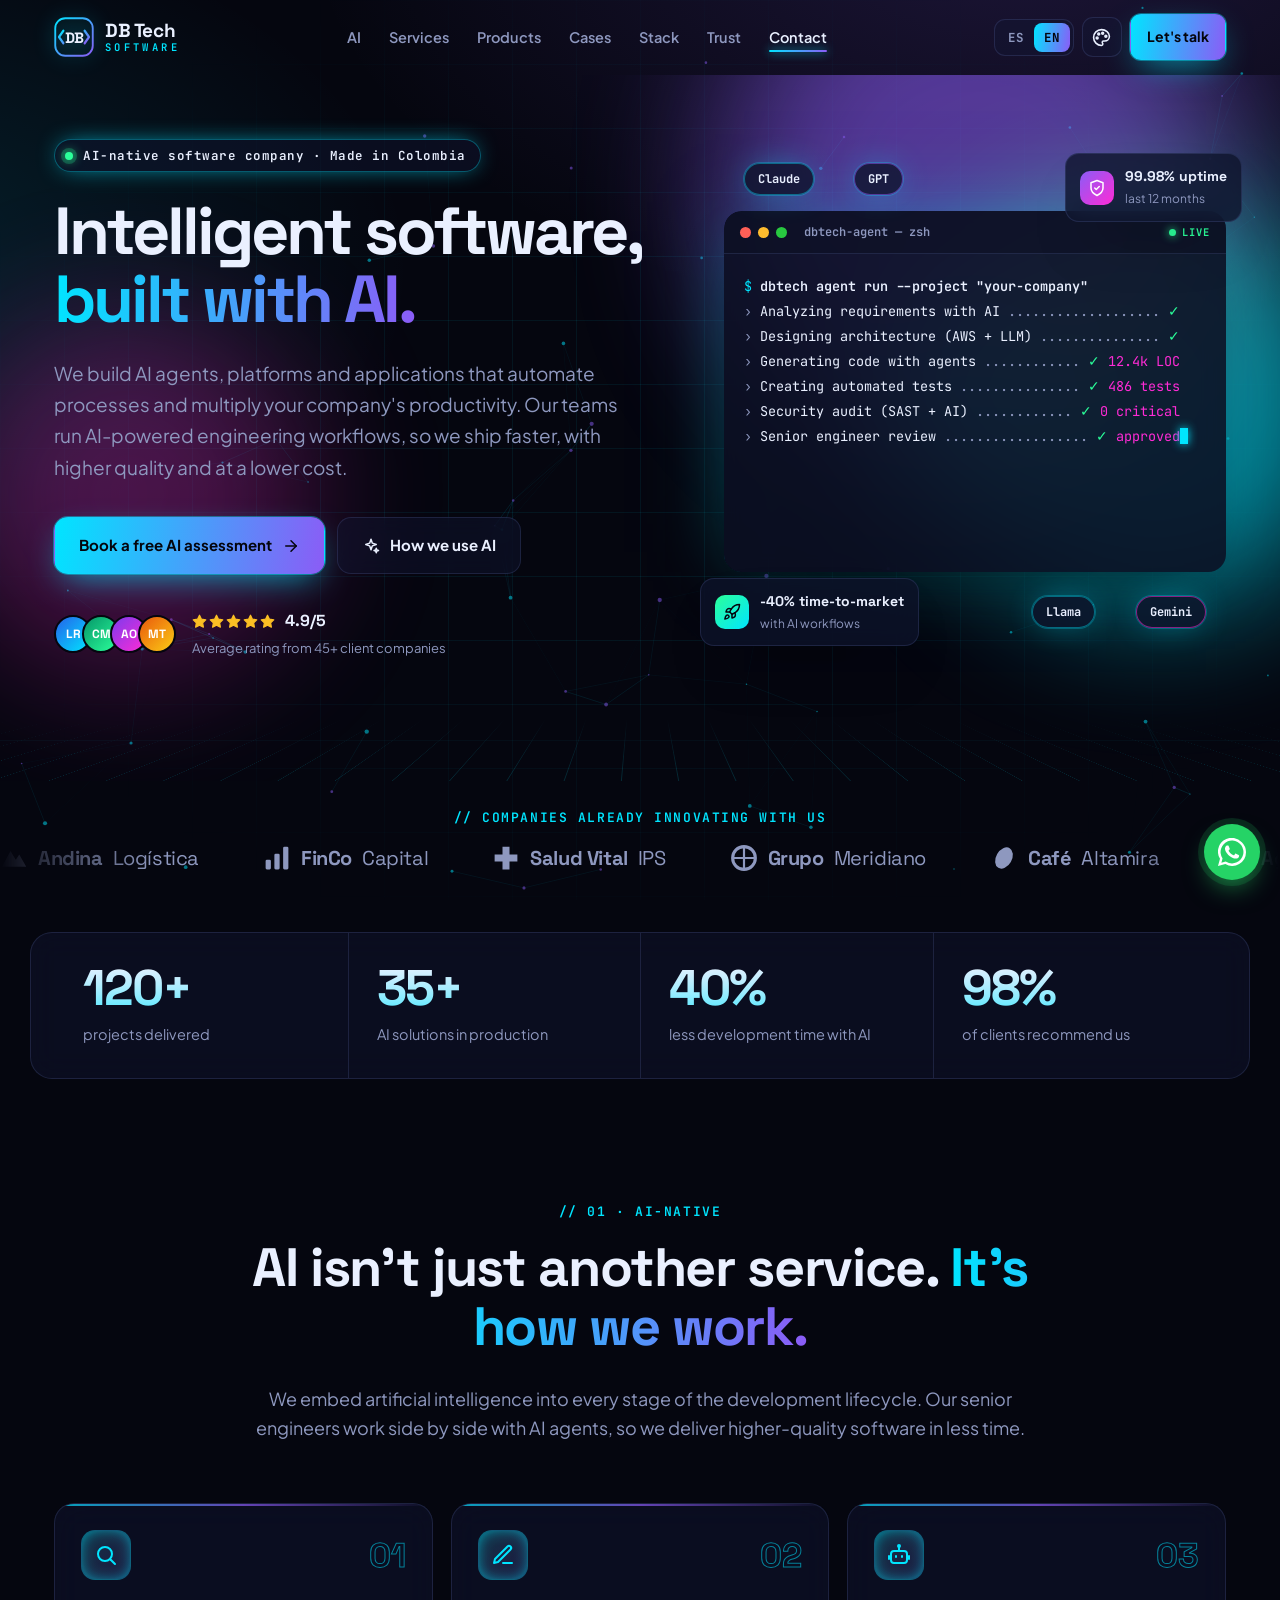
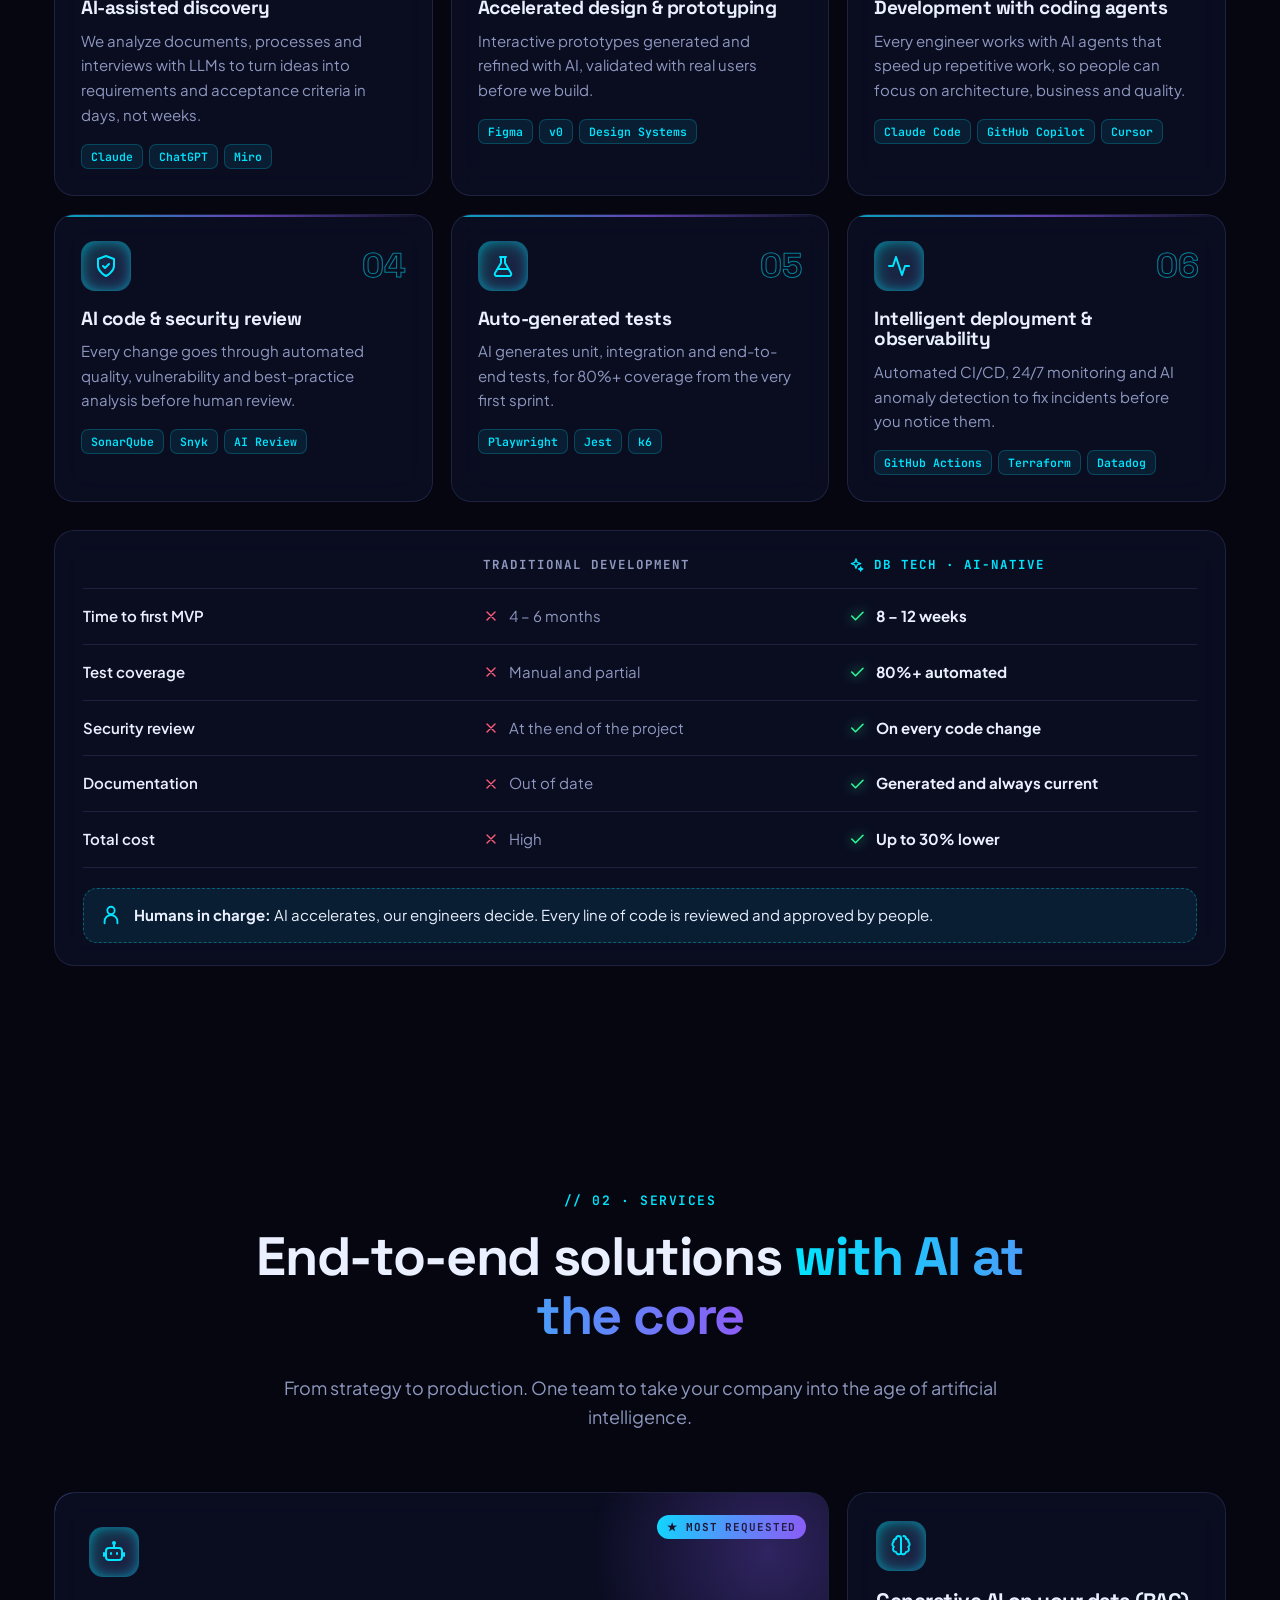
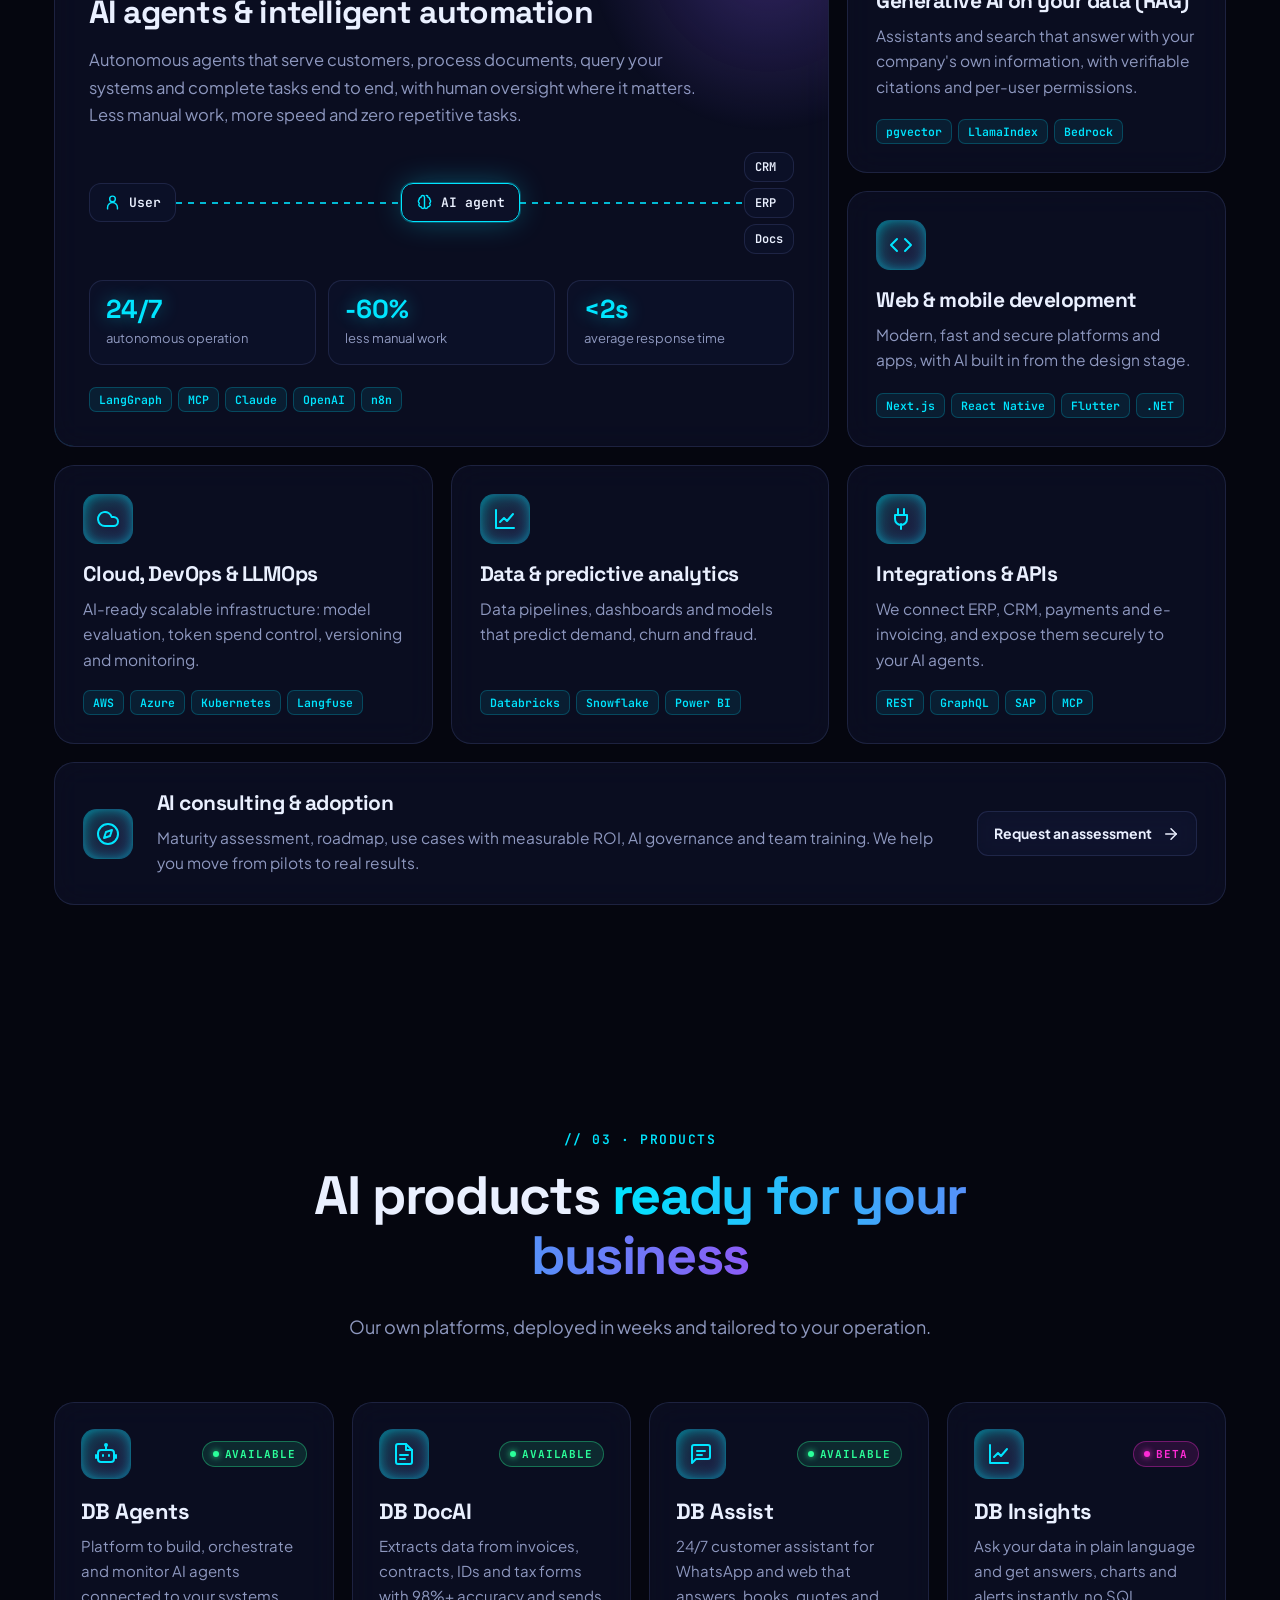
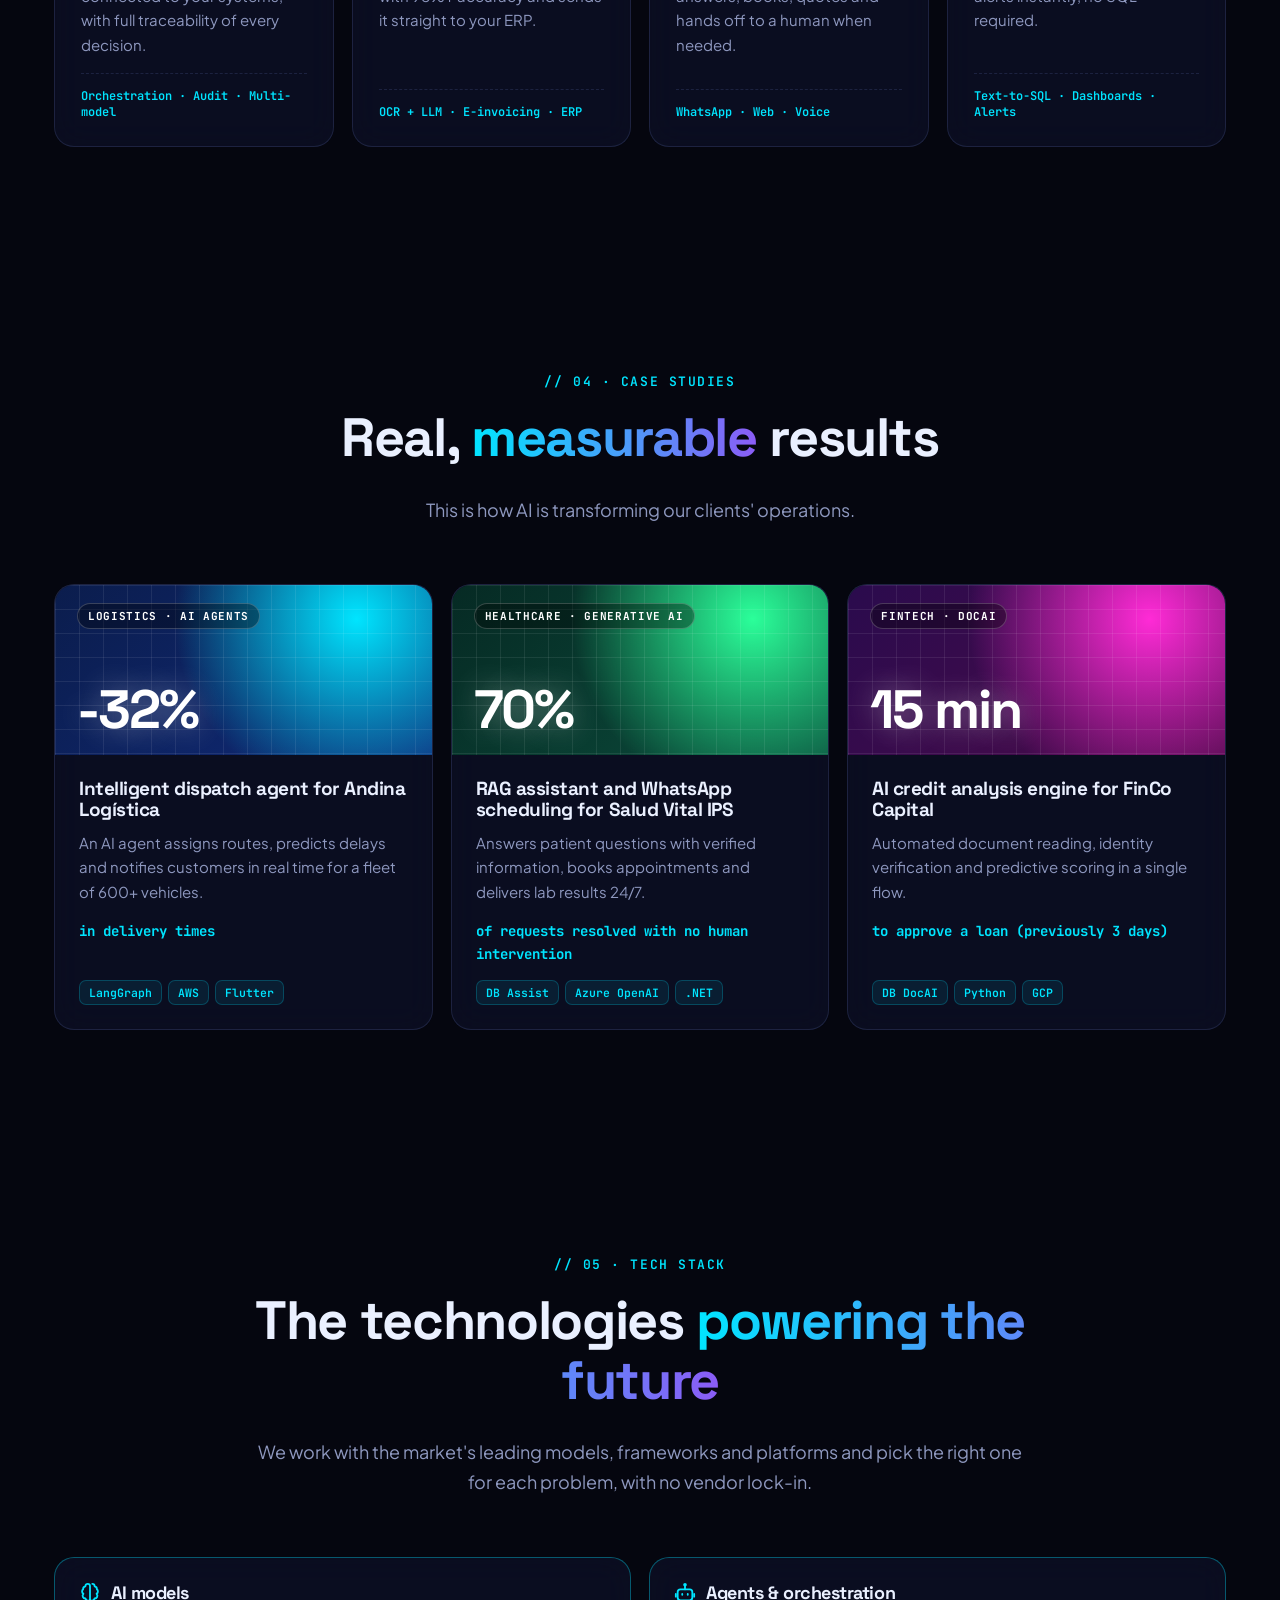
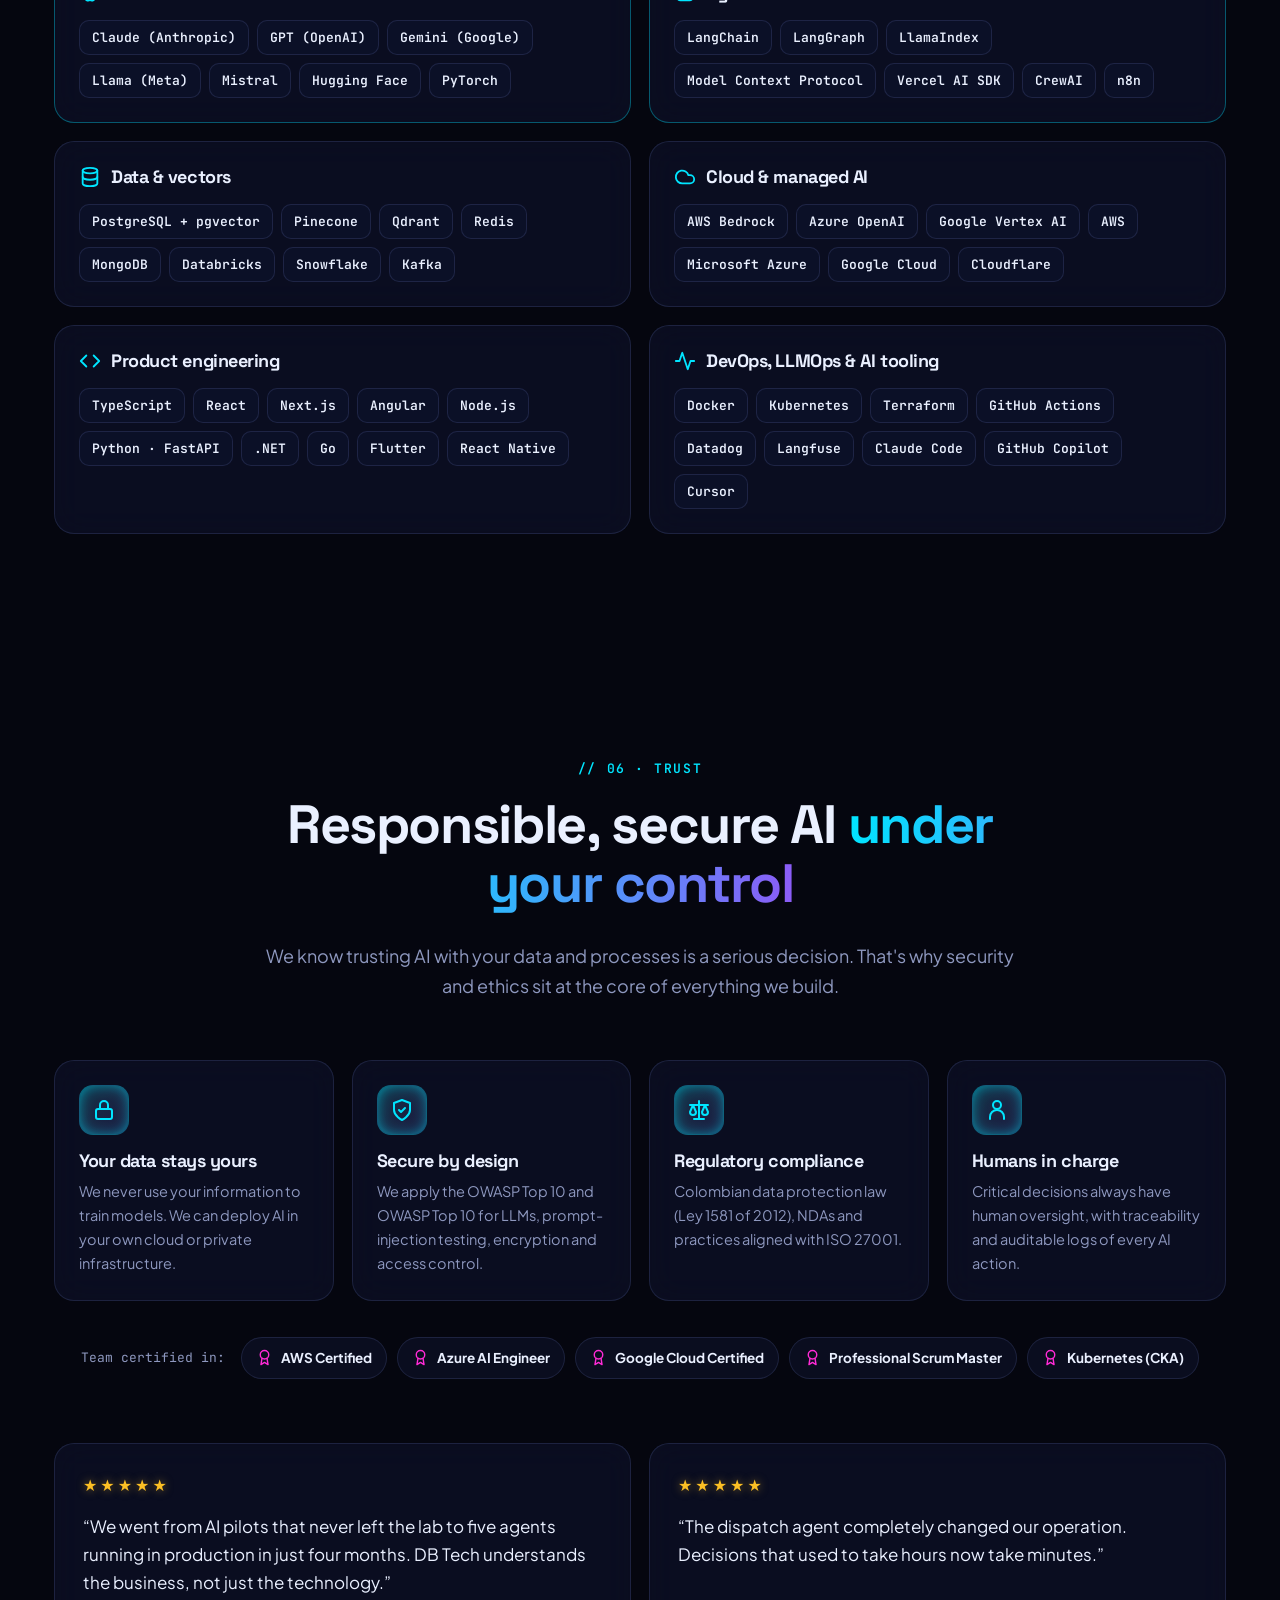
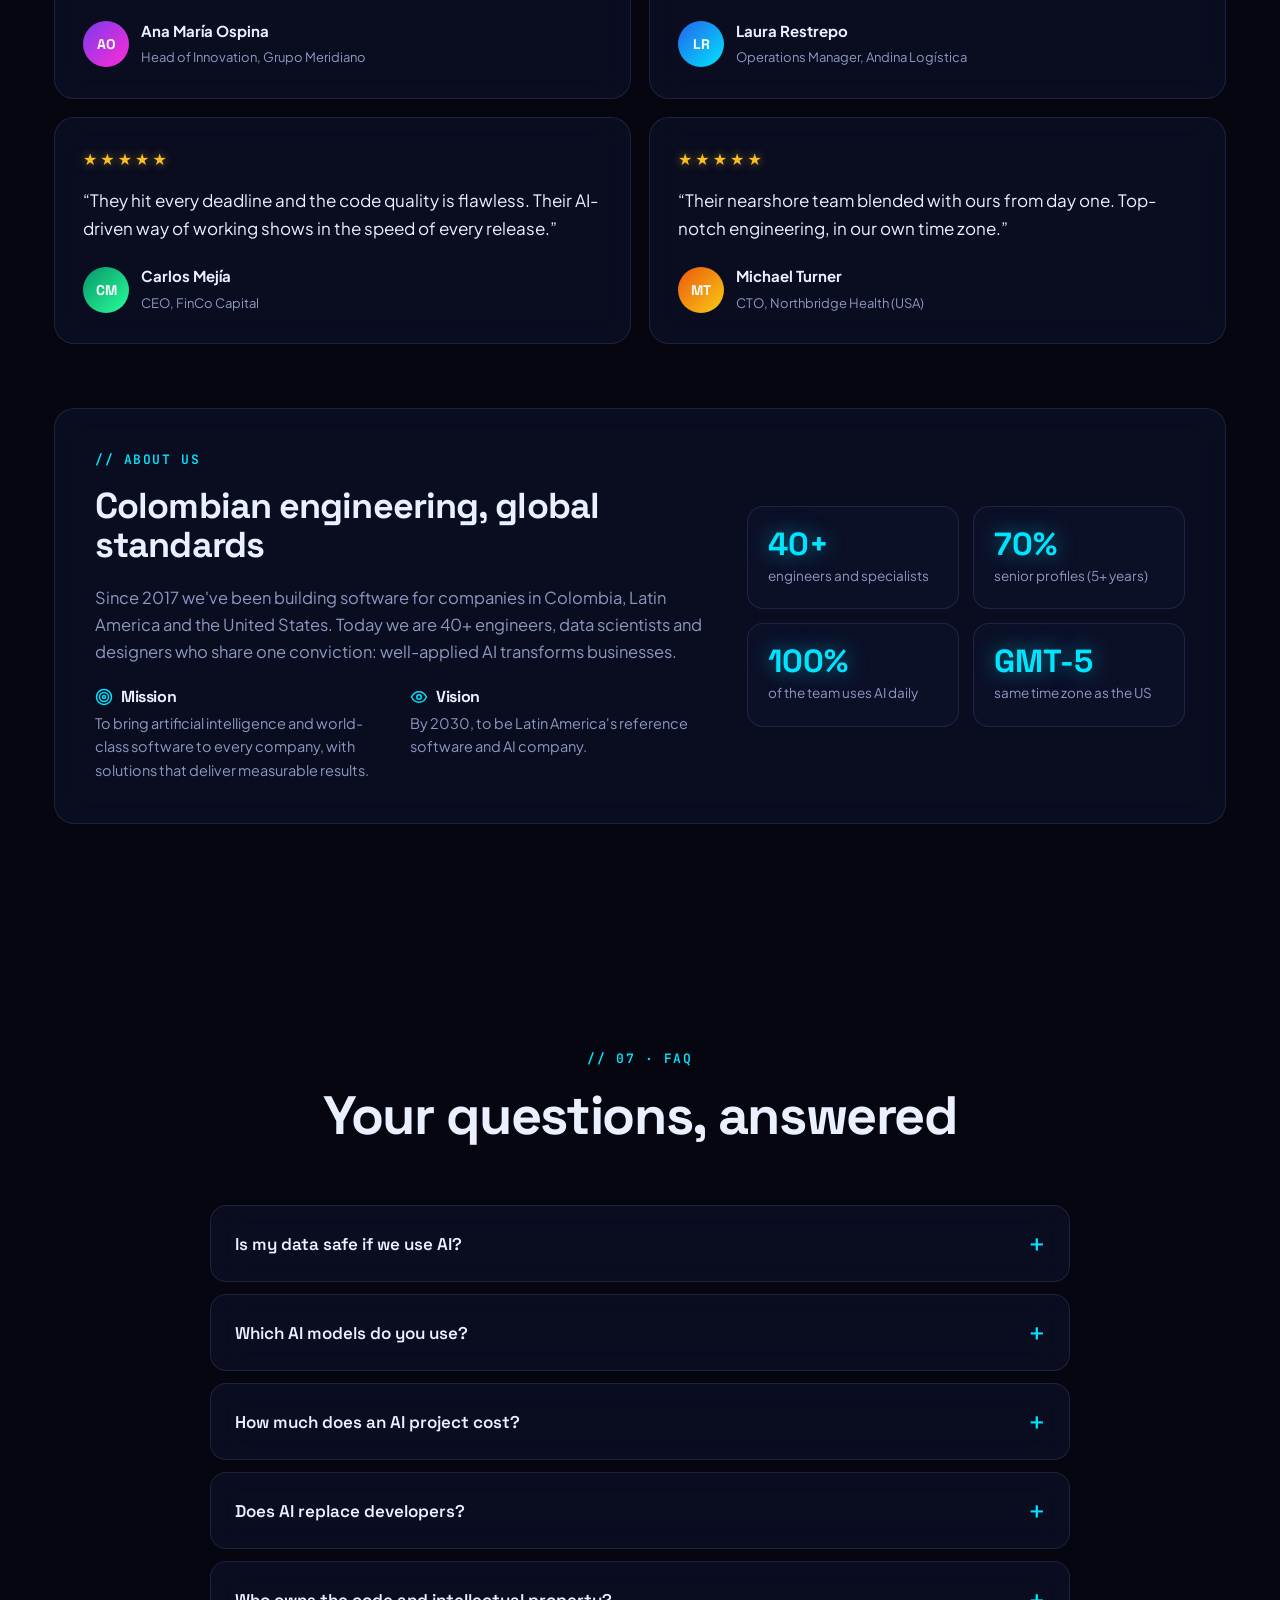
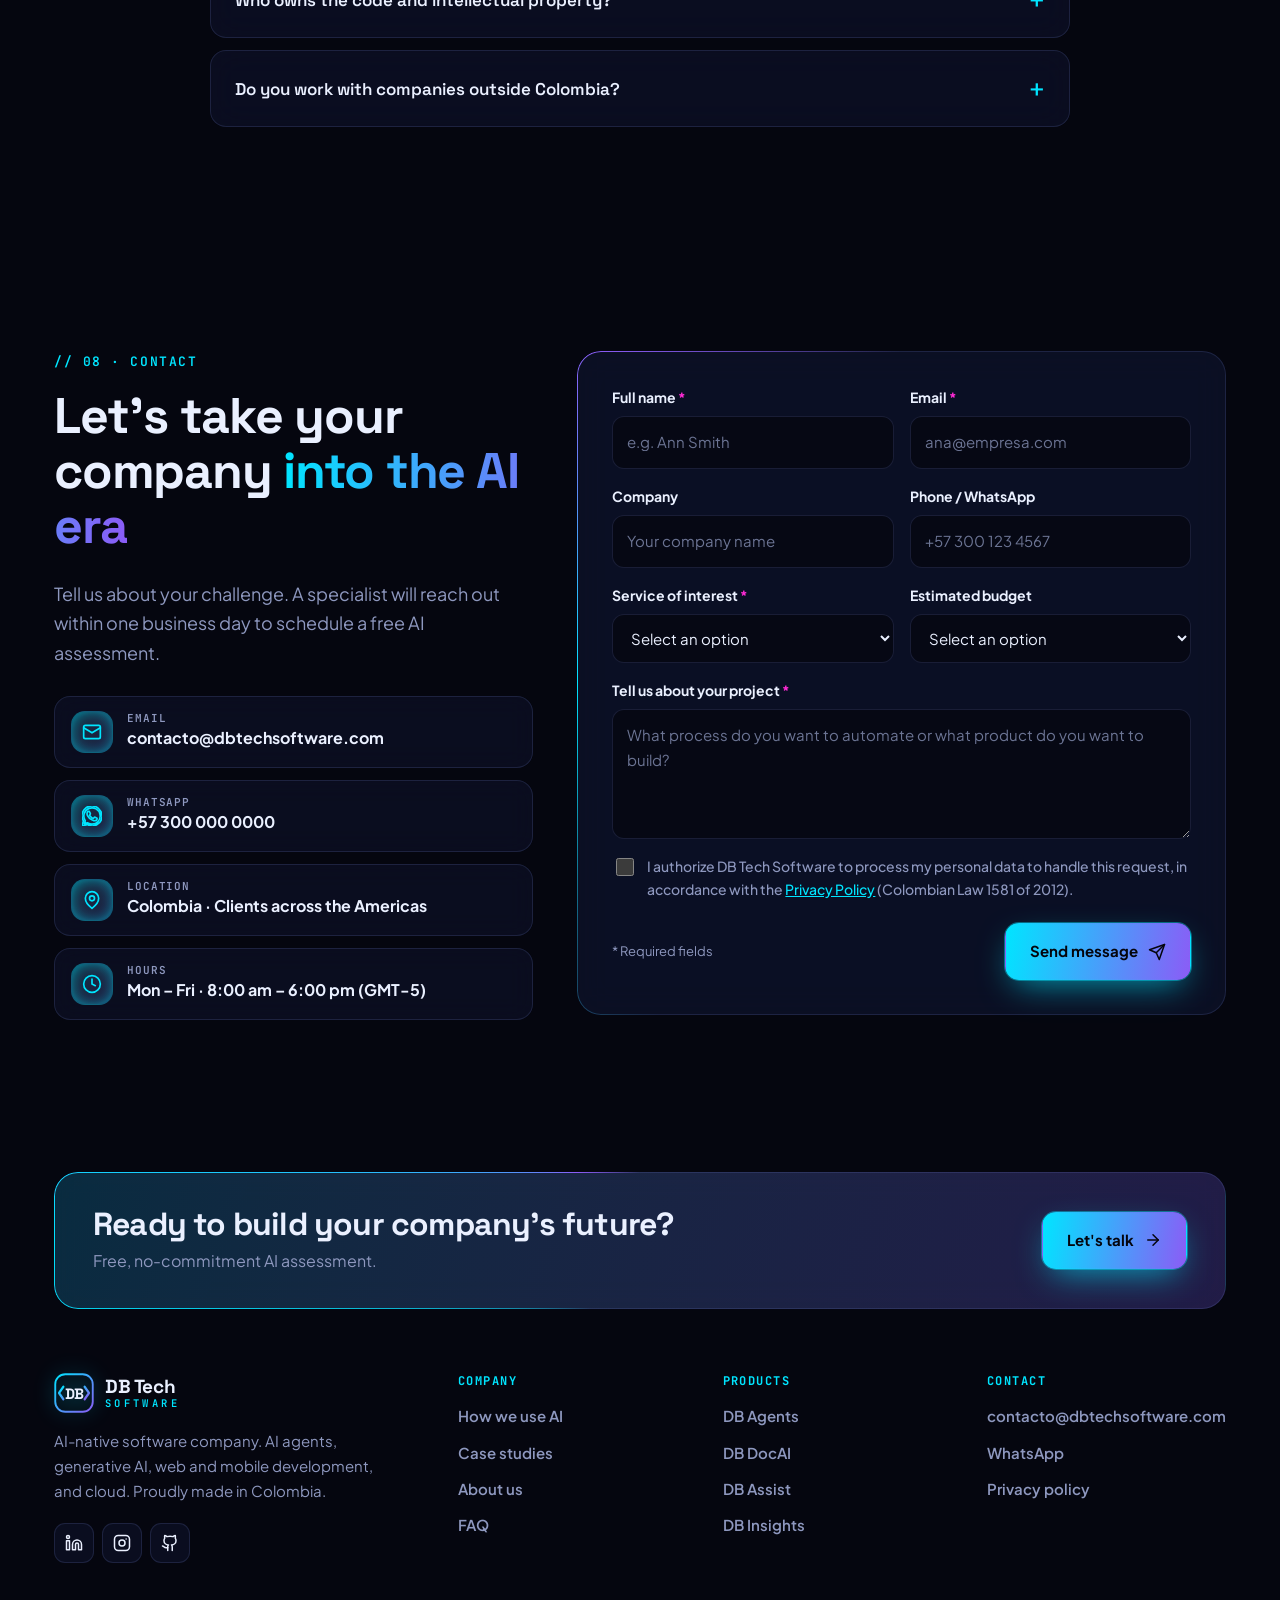
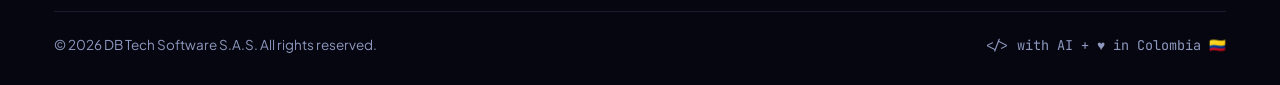
==== commit 6b019b4e: "feat(design): futuristic AI-native redesign - New neon/glass visual system with Space Grotesk headin" ====
--- a/dbtechsoftware/index.html
+++ b/dbtechsoftware/index.html
@@ -1,39 +1,44 @@
 <!doctype html>
-<html lang="es" data-theme="light">
+<html lang="es" data-theme="dark">
 <head>
 <meta charset="utf-8">
 <meta name="viewport" content="width=device-width, initial-scale=1">
-<title>DB Tech Software | Desarrollo de software a la medida en Colombia</title>
-<meta name="description" content="DB Tech Software diseña, desarrolla y opera software a la medida: aplicaciones web, móviles, cloud, integraciones e inteligencia artificial. Empresa de software en Colombia.">
-<meta name="theme-color" content="#f7f8fc">
+<title>DB Tech Software | Software e Inteligencia Artificial a la medida · Colombia</title>
+<meta name="description" content="DB Tech Software es una empresa de software AI-native en Colombia: agentes de IA, IA generativa con tus datos, desarrollo web y móvil, cloud y LLMOps, con workflows de ingeniería potenciados por IA.">
+<meta name="theme-color" content="#05060f">
 <meta name="referrer" content="strict-origin-when-cross-origin">
 <link rel="canonical" href="https://dbtechsoftware.com/">
 <link rel="alternate" hreflang="es" href="https://dbtechsoftware.com/?lang=es">
 <link rel="alternate" hreflang="en" href="https://dbtechsoftware.com/?lang=en">
 <meta property="og:type" content="website">
-<meta property="og:title" content="DB Tech Software">
-<meta property="og:description" content="Software a la medida que impulsa tu negocio. Hecho en Colombia.">
+<meta property="og:title" content="DB Tech Software · AI-native software company">
+<meta property="og:description" content="Construimos software inteligente con IA. Agentes, IA generativa, web, móvil y cloud. Hecho en Colombia.">
 <meta property="og:url" content="https://dbtechsoftware.com/">
 <link rel="icon" href="favicon.svg" type="image/svg+xml">
+<link rel="preload" href="assets/fonts/space-grotesk.woff2" as="font" type="font/woff2" crossorigin>
 <link rel="preload" href="assets/fonts/plus-jakarta-sans.woff2" as="font" type="font/woff2" crossorigin>
-
+<link rel="stylesheet" href="assets/css/styles.css">
 <script src="assets/js/theme-init.js"></script>
-
-<link rel="stylesheet" href="assets/css/styles.css">
 </head>
 <body>
 
 <!-- ===================== SPRITE DE ICONOS ===================== -->
 <svg class="sprite" aria-hidden="true">
   <symbol id="i-code" viewBox="0 0 24 24"><polyline points="16 18 22 12 16 6"/><polyline points="8 6 2 12 8 18"/></symbol>
-  <symbol id="i-phone" viewBox="0 0 24 24"><rect x="6" y="2" width="12" height="20" rx="2.5"/><path d="M11 18h2"/></symbol>
   <symbol id="i-cloud" viewBox="0 0 24 24"><path d="M17.5 19H9a7 7 0 1 1 6.71-9h1.79a4.5 4.5 0 1 1 0 9Z"/></symbol>
   <symbol id="i-plug" viewBox="0 0 24 24"><path d="M12 22v-5"/><path d="M9 8V2"/><path d="M15 8V2"/><path d="M18 8v4a6 6 0 0 1-12 0V8Z"/></symbol>
   <symbol id="i-spark" viewBox="0 0 24 24"><path d="M12 3l1.8 5.2L19 10l-5.2 1.8L12 17l-1.8-5.2L5 10l5.2-1.8Z"/><path d="M19 15l.8 2.2L22 18l-2.2.8L19 21l-.8-2.2L16 18l2.2-.8Z"/></symbol>
-  <symbol id="i-users" viewBox="0 0 24 24"><path d="M16 21v-2a4 4 0 0 0-4-4H6a4 4 0 0 0-4 4v2"/><circle cx="9" cy="7" r="4"/><path d="M22 21v-2a4 4 0 0 0-3-3.87"/><path d="M16 3.13a4 4 0 0 1 0 7.75"/></symbol>
+  <symbol id="i-bot" viewBox="0 0 24 24"><rect x="4" y="8" width="16" height="12" rx="3"/><path d="M12 8V4"/><circle cx="12" cy="3" r="1"/><path d="M9 13v1M15 13v1"/><path d="M2 13v3M22 13v3"/></symbol>
+  <symbol id="i-brain" viewBox="0 0 24 24"><path d="M9.5 2A2.5 2.5 0 0 0 7 4.5v.2A3 3 0 0 0 4.5 8a3 3 0 0 0 .3 4.9A3 3 0 0 0 7 18a3 3 0 0 0 5 1.5V4.5A2.5 2.5 0 0 0 9.5 2Z"/><path d="M14.5 2A2.5 2.5 0 0 1 17 4.5v.2A3 3 0 0 1 19.5 8a3 3 0 0 1-.3 4.9A3 3 0 0 1 17 18a3 3 0 0 1-5 1.5"/></symbol>
+  <symbol id="i-db" viewBox="0 0 24 24"><ellipse cx="12" cy="5" rx="8" ry="3"/><path d="M4 5v14c0 1.7 3.6 3 8 3s8-1.3 8-3V5"/><path d="M4 12c0 1.7 3.6 3 8 3s8-1.3 8-3"/></symbol>
+  <symbol id="i-chart" viewBox="0 0 24 24"><path d="M3 3v18h18"/><path d="m7 15 4-4 3 3 6-7"/></symbol>
+  <symbol id="i-compass" viewBox="0 0 24 24"><circle cx="12" cy="12" r="10"/><path d="m16 8-2 6-6 2 2-6Z"/></symbol>
+  <symbol id="i-doc" viewBox="0 0 24 24"><path d="M14 2H6a2 2 0 0 0-2 2v16a2 2 0 0 0 2 2h12a2 2 0 0 0 2-2V8Z"/><path d="M14 2v6h6"/><path d="M8 13h8M8 17h5"/></symbol>
+  <symbol id="i-chat" viewBox="0 0 24 24"><path d="M21 15a2 2 0 0 1-2 2H7l-4 4V5a2 2 0 0 1 2-2h14a2 2 0 0 1 2 2Z"/><path d="M8 9h8M8 13h5"/></symbol>
   <symbol id="i-target" viewBox="0 0 24 24"><circle cx="12" cy="12" r="10"/><circle cx="12" cy="12" r="6"/><circle cx="12" cy="12" r="2"/></symbol>
   <symbol id="i-eye" viewBox="0 0 24 24"><path d="M2 12s3.5-7 10-7 10 7 10 7-3.5 7-10 7S2 12 2 12Z"/><circle cx="12" cy="12" r="3"/></symbol>
-  <symbol id="i-check" viewBox="0 0 24 24"><circle cx="12" cy="12" r="10"/><path d="m8 12 3 3 5-6"/></symbol>
+  <symbol id="i-check" viewBox="0 0 24 24"><path d="m5 12 5 5L20 7"/></symbol>
+  <symbol id="i-x" viewBox="0 0 24 24"><path d="M18 6 6 18M6 6l12 12"/></symbol>
   <symbol id="i-mail" viewBox="0 0 24 24"><rect x="2" y="4" width="20" height="16" rx="2"/><path d="m22 7-10 6L2 7"/></symbol>
   <symbol id="i-pin" viewBox="0 0 24 24"><path d="M20 10c0 6-8 12-8 12s-8-6-8-12a8 8 0 0 1 16 0Z"/><circle cx="12" cy="10" r="3"/></symbol>
   <symbol id="i-clock" viewBox="0 0 24 24"><circle cx="12" cy="12" r="10"/><path d="M12 6v6l4 2"/></symbol>
@@ -43,14 +48,24 @@
   <symbol id="i-menu" viewBox="0 0 24 24"><path d="M4 6h16M4 12h16M4 18h16"/></symbol>
   <symbol id="i-close" viewBox="0 0 24 24"><path d="M18 6 6 18M6 6l12 12"/></symbol>
   <symbol id="i-rocket" viewBox="0 0 24 24"><path d="M4.5 16.5c-1.5 1.3-2 5-2 5s3.7-.5 5-2c.7-.8.7-2.1-.1-2.9a2.2 2.2 0 0 0-2.9-.1Z"/><path d="m12 15-3-3a22 22 0 0 1 2-3.9A12.9 12.9 0 0 1 22 2c0 2.7-.8 7.5-6 11a22 22 0 0 1-4 2Z"/><path d="M9 12H4s.6-3 2-4c1.6-1.1 5 0 5 0"/><path d="M12 15v5s3-.6 4-2c1.1-1.6 0-5 0-5"/></symbol>
-  <symbol id="i-shield" viewBox="0 0 24 24"><path d="M12 22s8-4 8-10V5l-8-3-8 3v7c0 6 8 10 8 10Z"/></symbol>
-  <symbol id="i-heart" viewBox="0 0 24 24"><path d="M19 14c1.5-1.5 3-3.2 3-5.5A5.5 5.5 0 0 0 16.5 3c-1.8 0-3 .5-4.5 2-1.5-1.5-2.7-2-4.5-2A5.5 5.5 0 0 0 2 8.5c0 2.3 1.5 4 3 5.5l7 7Z"/></symbol>
-  <symbol id="i-bulb" viewBox="0 0 24 24"><path d="M9 18h6M10 22h4"/><path d="M15.1 14c.2-1 .7-1.7 1.4-2.5A6 6 0 1 0 7.5 11.5c.7.7 1.2 1.5 1.4 2.5"/></symbol>
+  <symbol id="i-shield" viewBox="0 0 24 24"><path d="M12 22s8-4 8-10V5l-8-3-8 3v7c0 6 8 10 8 10Z"/><path d="m9 12 2 2 4-4"/></symbol>
+  <symbol id="i-lock" viewBox="0 0 24 24"><rect x="4" y="11" width="16" height="10" rx="2"/><path d="M8 11V7a4 4 0 0 1 8 0v4"/></symbol>
+  <symbol id="i-scale" viewBox="0 0 24 24"><path d="M12 3v18M7 21h10"/><path d="M3 7h18"/><path d="m6 7-3 7a3 3 0 0 0 6 0Z"/><path d="m18 7-3 7a3 3 0 0 0 6 0Z"/></symbol>
+  <symbol id="i-human" viewBox="0 0 24 24"><circle cx="12" cy="7" r="4"/><path d="M5 21v-2a7 7 0 0 1 14 0v2"/></symbol>
+  <symbol id="i-search" viewBox="0 0 24 24"><circle cx="11" cy="11" r="7"/><path d="m21 21-4.3-4.3"/></symbol>
+  <symbol id="i-pen" viewBox="0 0 24 24"><path d="M12 20h9"/><path d="M16.5 3.5a2.1 2.1 0 0 1 3 3L7 19l-4 1 1-4Z"/></symbol>
+  <symbol id="i-test" viewBox="0 0 24 24"><path d="M9 3h6M10 3v6L4 19a2 2 0 0 0 1.7 3h12.6a2 2 0 0 0 1.7-3L14 9V3"/><path d="M7 15h10"/></symbol>
+  <symbol id="i-pulse" viewBox="0 0 24 24"><path d="M22 12h-4l-3 9L9 3l-3 9H2"/></symbol>
+  <symbol id="i-star" viewBox="0 0 24 24"><path d="m12 2 3.1 6.3 6.9 1-5 4.9 1.2 6.8L12 17.8 5.8 21l1.2-6.8-5-4.9 6.9-1Z"/></symbol>
+  <symbol id="i-award" viewBox="0 0 24 24"><circle cx="12" cy="8" r="6"/><path d="M15.5 13 17 22l-5-3-5 3 1.5-9"/></symbol>
   <symbol id="i-linkedin" viewBox="0 0 24 24"><path d="M16 8a6 6 0 0 1 6 6v7h-4v-7a2 2 0 0 0-4 0v7h-4v-7a6 6 0 0 1 6-6Z"/><rect x="2" y="9" width="4" height="12"/><circle cx="4" cy="4" r="2"/></symbol>
   <symbol id="i-instagram" viewBox="0 0 24 24"><rect x="2" y="2" width="20" height="20" rx="5"/><circle cx="12" cy="12" r="4"/><path d="M17.5 6.5h.01"/></symbol>
-  <symbol id="i-github" viewBox="0 0 24 24"><path d="M15 22v-4a4.8 4.8 0 0 0-1-3.5c3 0 6-2 6-5.5.08-1.25-.27-2.48-1-3.5.28-1.15.28-2.35 0-3.5 0 0-1 0-3 1.5-2.64-.5-5.36-.5-8 0C6 2 5 2 5 2c-.3 1.15-.3 2.35 0 3.5A5.4 5.4 0 0 0 4 9c0 3.5 3 5.5 6 5.5-.39.49-.68 1.05-.85 1.65S8.93 17.38 9 18v4"/><path d="M9 18c-4.51 2-5-2-7-2"/></symbol>
+  <symbol id="i-github" viewBox="0 0 24 24"><path d="M15 22v-4a4.8 4.8 0 0 0-1-3.5c3 0 6-2 6-5.5.08-1.25-.27-2.48-1-3.5.28-1.15.28-2.35 0-3.5 0 0-1 0-3 1.5-2.64-.5-5.36-.5-8 0C6 2 5 2 5 2c-.3 1.150-.3 2.35 0 3.5A5.4 5.4 0 0 0 4 9c0 3.5 3 5.5 6 5.5-.39.49-.68 1.05-.85 1.65S8.93 17.38 9 18v4"/><path d="M9 18c-4.51 2-5-2-7-2"/></symbol>
   <symbol id="i-wa" viewBox="0 0 24 24"><path d="M17.5 14.4c-.3-.1-1.8-.9-2-1-.3-.1-.5-.1-.7.1-.2.3-.8 1-.9 1.2-.2.2-.3.2-.6.1-.3-.1-1.3-.5-2.4-1.5-.9-.8-1.5-1.8-1.7-2.1-.2-.3 0-.5.1-.6l.4-.5c.2-.2.2-.3.3-.5.1-.2 0-.4 0-.5l-.9-2.2c-.2-.6-.5-.5-.7-.5h-.6c-.2 0-.5.1-.8.4-.3.3-1 1-1 2.5s1.1 2.9 1.2 3.1c.1.2 2.1 3.2 5.1 4.5.7.3 1.3.5 1.7.6.7.2 1.4.2 1.9.1.6-.1 1.8-.7 2-1.4.2-.7.2-1.3.2-1.4-.1-.1-.3-.2-.6-.3ZM12 21.8a9.9 9.9 0 0 1-5-1.4l-.4-.2-3.7 1 1-3.6-.2-.4A9.8 9.8 0 1 1 12 21.8Zm8.4-18.2A11.8 11.8 0 0 0 1.7 17.8L0 24l6.3-1.7A11.8 11.8 0 0 0 24 12a11.7 11.7 0 0 0-3.6-8.4Z"/></symbol>
 </svg>
+
+<!-- Fondo animado: red neuronal de partículas -->
+<canvas id="bg-canvas" aria-hidden="true"></canvas>
 
 <a class="skip" href="#main" data-i18n="skip">Saltar al contenido</a>
 
@@ -61,20 +76,21 @@
       <!-- LOGO: reemplaza este <svg> por <img src="logo.svg" class="brand-mark" alt=""> con el logo oficial -->
       <svg class="brand-mark" viewBox="0 0 64 64" aria-hidden="true">
         <defs><linearGradient id="lg" x1="0" y1="0" x2="1" y2="1"><stop offset="0" class="lg-a"/><stop offset="1" class="lg-b"/></linearGradient></defs>
-        <rect width="64" height="64" rx="16" fill="url(#lg)"/>
-        <path d="M14 22 7 32l7 10M50 22l7 10-7 10" stroke="#fff" stroke-width="4" fill="none" stroke-linecap="round" stroke-linejoin="round" opacity=".55"/>
-        <text x="32" y="41" font-family="Plus Jakarta Sans, Arial, sans-serif" font-size="25" font-weight="800" fill="#fff" text-anchor="middle" letter-spacing="-1">DB</text>
+        <rect x="2" y="2" width="60" height="60" rx="16" fill="none" stroke="url(#lg)" stroke-width="3"/>
+        <path d="M15 22 8 32l7 10M49 22l7 10-7 10" stroke="url(#lg)" stroke-width="3.5" fill="none" stroke-linecap="round" stroke-linejoin="round"/>
+        <text x="32" y="41" class="brand-mark-text" text-anchor="middle">DB</text>
       </svg>
-      <span>DB Tech<small>Software</small></span>
+      <span class="brand-name">DB Tech<small>Software</small></span>
     </a>
 
     <nav aria-label="Principal" data-i18n-aria="navLabel">
       <ul class="nav-links" id="navLinks">
+        <li><a href="#ia" data-i18n="nav.ai">IA</a></li>
         <li><a href="#servicios" data-i18n="nav.services">Servicios</a></li>
-        <li><a href="#casos" data-i18n="nav.cases">Casos de éxito</a></li>
-        <li><a href="#proceso" data-i18n="nav.process">Proceso</a></li>
-        <li><a href="#nosotros" data-i18n="nav.about">Nosotros</a></li>
-        <li><a href="#faq" data-i18n="nav.faq">Preguntas</a></li>
+        <li><a href="#productos" data-i18n="nav.products">Productos</a></li>
+        <li><a href="#casos" data-i18n="nav.cases">Casos</a></li>
+        <li><a href="#stack">Stack</a></li>
+        <li><a href="#confianza" data-i18n="nav.trust">Confianza</a></li>
         <li><a href="#contacto" data-i18n="nav.contact">Contacto</a></li>
       </ul>
     </nav>
@@ -89,10 +105,10 @@
           <svg class="icon"><use href="#i-palette"/></svg>
         </button>
         <ul class="theme-menu" id="themeMenu" role="menu">
+          <li><button type="button" role="menuitemradio" data-theme-opt="dark" aria-checked="false"><i class="swatch sw-dark"></i><span data-i18n="theme.dark">Neón (oscuro)</span></button></li>
           <li><button type="button" role="menuitemradio" data-theme-opt="light" aria-checked="false"><i class="swatch sw-light"></i><span data-i18n="theme.light">Claro</span></button></li>
-          <li><button type="button" role="menuitemradio" data-theme-opt="dark" aria-checked="false"><i class="swatch sw-dark"></i><span data-i18n="theme.dark">Oscuro</span></button></li>
-          <li><button type="button" role="menuitemradio" data-theme-opt="ocean" aria-checked="false"><i class="swatch sw-ocean"></i><span data-i18n="theme.ocean">Océano</span></button></li>
-          <li><button type="button" role="menuitemradio" data-theme-opt="sunset" aria-checked="false"><i class="swatch sw-sunset"></i><span data-i18n="theme.sunset">Atardecer</span></button></li>
+          <li><button type="button" role="menuitemradio" data-theme-opt="cyber" aria-checked="false"><i class="swatch sw-cyber"></i><span>Cyberpunk</span></button></li>
+          <li><button type="button" role="menuitemradio" data-theme-opt="matrix" aria-checked="false"><i class="swatch sw-matrix"></i><span>Matrix</span></button></li>
         </ul>
       </div>
       <a href="#contacto" class="btn btn-primary btn-sm nav-cta" data-i18n="nav.cta">Hablemos</a>
@@ -107,43 +123,40 @@
 
 <!-- ===================== HERO ===================== -->
 <section class="hero">
+  <div class="aurora" aria-hidden="true"><i></i><i></i><i></i></div>
+  <div class="hero-floor" aria-hidden="true"></div>
   <div class="container">
     <div class="hero-grid">
       <div class="reveal">
-        <span class="eyebrow" data-i18n="hero.eyebrow">Desarrollo de software · Hecho en Colombia 🇨🇴</span>
-        <h1 data-i18n="hero.title">Construimos el software que <span class="gradient-text">impulsa</span> tu negocio</h1>
-        <p class="lead" data-i18n="hero.lead">Diseñamos, desarrollamos y operamos aplicaciones web, móviles y en la nube para empresas que quieren crecer sin límites tecnológicos. Equipos senior, procesos ágiles y la cercanía de un aliado que habla tu idioma.</p>
+        <span class="pill"><span class="pill-dot"></span><span data-i18n="hero.eyebrow">AI-native software company · Hecho en Colombia</span></span>
+        <h1 data-i18n="hero.title">Software inteligente,<br><span class="gradient-text">construido con IA.</span></h1>
+        <p class="lead" data-i18n="hero.lead">Creamos agentes de IA, plataformas y aplicaciones que automatizan procesos y multiplican la productividad de tu empresa. Nuestros equipos trabajan con workflows de ingeniería potenciados por IA: entregamos más rápido, con más calidad y a menor costo.</p>
         <div class="hero-ctas">
-          <a href="#contacto" class="btn btn-primary"><span data-i18n="hero.cta1">Agenda una consultoría gratis</span><svg class="icon"><use href="#i-arrow"/></svg></a>
-          <a href="#servicios" class="btn btn-ghost" data-i18n="hero.cta2">Ver servicios</a>
-        </div>
-        <div class="hero-note"><span class="dot"></span><span data-i18n="hero.note">Respondemos en menos de 24 horas hábiles</span></div>
-      </div>
-
-      <div class="hero-visual reveal" aria-hidden="true">
-        <div class="code-window">
-          <div class="code-top"><i></i><i></i><i></i><span>partner.ts</span></div>
-<pre><span class="tk-c" data-i18n="hero.code">// Tu próximo aliado tecnológico</span>
-<span class="tk-k">const</span> dbtech = <span class="tk-k">new</span> <span class="tk-f">Partner</span>({
-  location: <span class="tk-s">"Colombia 🇨🇴"</span>,
-  timezone: <span class="tk-s">"GMT-5"</span>,
-  team: <span class="tk-p">40</span>,
-  stack: [<span class="tk-s">"React"</span>, <span class="tk-s">"Node"</span>, <span class="tk-s">".NET"</span>, <span class="tk-s">"AWS"</span>],
-  mission: <span class="tk-s">"build what matters"</span>,
-});
-
-<span class="tk-k">await</span> dbtech.<span class="tk-f">ship</span>(yourIdea); <span class="cursor"></span></pre>
-        </div>
-        <div class="float-card fc-1"><span class="badge"><svg class="icon"><use href="#i-rocket"/></svg></span><div><span data-i18n="hero.fc1">Deploy exitoso</span><small>production · 42s</small></div></div>
-        <div class="float-card fc-2"><span class="badge"><svg class="icon"><use href="#i-shield"/></svg></span><div>99.98% uptime<small data-i18n="hero.fc2">últimos 12 meses</small></div></div>
-      </div>
-    </div>
-
-    <div class="stats reveal">
-      <div class="stat"><b data-count="120" data-suffix="+">120+</b><span data-i18n="stats.projects">proyectos entregados</span></div>
-      <div class="stat"><b data-count="9">9</b><span data-i18n="stats.years">años creando software</span></div>
-      <div class="stat"><b data-count="45" data-suffix="+">45+</b><span data-i18n="stats.clients">clientes en 6 países</span></div>
-      <div class="stat"><b data-count="98" data-suffix="%">98%</b><span data-i18n="stats.nps">clientes que nos recomiendan</span></div>
+          <a href="#contacto" class="btn btn-primary"><span data-i18n="hero.cta1">Agenda un diagnóstico de IA gratis</span><svg class="icon"><use href="#i-arrow"/></svg></a>
+          <a href="#ia" class="btn btn-ghost"><svg class="icon"><use href="#i-spark"/></svg><span data-i18n="hero.cta2">Cómo usamos la IA</span></a>
+        </div>
+        <div class="hero-trust">
+          <div class="avatars" aria-hidden="true"><span class="av av-1">LR</span><span class="av av-2">CM</span><span class="av av-3">AO</span><span class="av av-4">MT</span></div>
+          <div>
+            <div class="rating"><svg class="icon"><use href="#i-star"/></svg><svg class="icon"><use href="#i-star"/></svg><svg class="icon"><use href="#i-star"/></svg><svg class="icon"><use href="#i-star"/></svg><svg class="icon"><use href="#i-star"/></svg><b>4.9/5</b></div>
+            <small data-i18n="hero.trust">Calificación promedio de +45 empresas clientes</small>
+          </div>
+        </div>
+      </div>
+
+      <div class="hero-visual reveal">
+        <div class="orb" aria-hidden="true"></div>
+        <div class="terminal glow-border">
+          <div class="term-top"><i></i><i></i><i></i><span>dbtech-agent — zsh</span><b class="live"><span></span>LIVE</b></div>
+          <pre class="term-body" id="terminal" role="img" aria-label="Flujo de trabajo de un agente de IA de DB Tech" data-i18n-aria="hero.termAria"></pre>
+        </div>
+        <span class="model-chip mc-1" aria-hidden="true">Claude</span>
+        <span class="model-chip mc-2" aria-hidden="true">GPT</span>
+        <span class="model-chip mc-3" aria-hidden="true">Gemini</span>
+        <span class="model-chip mc-4" aria-hidden="true">Llama</span>
+        <div class="float-card fc-1" aria-hidden="true"><span class="badge"><svg class="icon"><use href="#i-rocket"/></svg></span><div><b>-40% time-to-market</b><small data-i18n="hero.fc1s">con workflows de IA</small></div></div>
+        <div class="float-card fc-2" aria-hidden="true"><span class="badge b2"><svg class="icon"><use href="#i-shield"/></svg></span><div><b>99.98% uptime</b><small data-i18n="hero.fc2">últimos 12 meses</small></div></div>
+      </div>
     </div>
   </div>
 </section>
@@ -151,15 +164,15 @@
 <!-- ===================== CLIENTES ===================== -->
 <section class="clients" aria-labelledby="clients-title">
   <div class="container">
-    <p id="clients-title" data-i18n="clients.title">Empresas que confían en nosotros</p>
+    <p id="clients-title" class="mono-label center" data-i18n="clients.title">// Empresas que ya innovan con nosotros</p>
   </div>
   <div class="marquee">
     <div class="marquee-track" id="marquee">
       <span class="client-logo"><svg viewBox="0 0 32 32"><path d="M2 26 12 8l6 10 4-6 8 14Z" fill="currentColor"/></svg>Andina<em>Logística</em></span>
-      <span class="client-logo"><svg viewBox="0 0 32 32"><ellipse cx="16" cy="16" rx="9" ry="13" fill="currentColor" transform="rotate(30 16 16)"/><path d="M10 25c6-5 6-13 12-18" stroke="var(--bg-alt)" stroke-width="2.4" fill="none"/></svg>Café<em>Altamira</em></span>
       <span class="client-logo"><svg viewBox="0 0 32 32"><rect x="3" y="18" width="6" height="11" rx="1.5" fill="currentColor"/><rect x="13" y="11" width="6" height="18" rx="1.5" fill="currentColor"/><rect x="23" y="3" width="6" height="26" rx="1.5" fill="currentColor"/></svg>FinCo<em>Capital</em></span>
       <span class="client-logo"><svg viewBox="0 0 32 32"><path d="M12 3h8v9h9v8h-9v9h-8v-9H3v-8h9Z" fill="currentColor"/></svg>Salud Vital<em>IPS</em></span>
       <span class="client-logo"><svg viewBox="0 0 32 32"><circle cx="16" cy="16" r="13" fill="none" stroke="currentColor" stroke-width="3.5"/><path d="M16 3v26M3 16h26" stroke="currentColor" stroke-width="2.5"/></svg>Grupo<em>Meridiano</em></span>
+      <span class="client-logo"><svg viewBox="0 0 32 32"><ellipse cx="16" cy="16" rx="9" ry="13" fill="currentColor" transform="rotate(30 16 16)"/></svg>Café<em>Altamira</em></span>
       <span class="client-logo"><svg viewBox="0 0 32 32"><path d="M16 29V13M16 13C16 6 22 3 29 3c0 7-4 11-13 10ZM16 18C16 12 11 9 3 9c0 6 4 10 13 9Z" fill="currentColor"/></svg>Agro<em>Nova</em></span>
       <span class="client-logo"><svg viewBox="0 0 32 32"><path d="M2 20c4-4 8-4 12 0s8 4 12 0 4-2 4-2v6s-4 4-8 2-8-6-12-4-8 4-8 4Z" fill="currentColor"/><circle cx="22" cy="9" r="5" fill="currentColor"/></svg>Pacífico<em>Retail</em></span>
       <span class="client-logo"><svg viewBox="0 0 32 32"><path d="M16 4 2 11l14 7 14-7Z" fill="currentColor"/><path d="M7 15v7c3 3 15 3 18 0v-7" stroke="currentColor" stroke-width="3" fill="none"/></svg>Edu<em>Red</em></span>
@@ -168,192 +181,348 @@
   </div>
 </section>
 
-<!-- ===================== SERVICIOS ===================== -->
+<!-- ===================== MÉTRICAS ===================== -->
+<section class="metrics" aria-label="Cifras" data-i18n-aria="m.aria">
+  <div class="container metrics-grid reveal">
+    <div class="metric"><b data-count="120" data-suffix="+">120+</b><span data-i18n="m.1">proyectos entregados</span></div>
+    <div class="metric"><b data-count="35" data-suffix="+">35+</b><span data-i18n="m.2">soluciones de IA en producción</span></div>
+    <div class="metric"><b data-count="40" data-suffix="%">40%</b><span data-i18n="m.3">menos tiempo de desarrollo con IA</span></div>
+    <div class="metric"><b data-count="98" data-suffix="%">98%</b><span data-i18n="m.4">de clientes nos recomiendan</span></div>
+  </div>
+</section>
+
+<!-- ===================== IA-NATIVE ===================== -->
+<section class="section" id="ia">
+  <div class="container">
+    <div class="section-head reveal">
+      <p class="mono-label">// 01 · AI-NATIVE</p>
+      <h2 data-i18n="ai.title">La IA no es un servicio más. <span class="gradient-text">Es cómo trabajamos.</span></h2>
+      <p data-i18n="ai.lead">Integramos inteligencia artificial en cada etapa del ciclo de desarrollo. Nuestros ingenieros senior trabajan junto a agentes de IA, lo que nos permite entregar software de mayor calidad en menos tiempo.</p>
+    </div>
+
+    <ol class="pipeline">
+      <li class="stage glass reveal">
+        <div class="stage-top"><div class="card-icon"><svg class="icon"><use href="#i-search"/></svg></div><span class="stage-n">01</span></div>
+        <h3 data-i18n="pl.1t">Descubrimiento asistido por IA</h3>
+        <p data-i18n="pl.1d">Analizamos documentos, procesos y entrevistas con LLMs para convertir ideas en requerimientos y criterios de aceptación en días, no semanas.</p>
+        <ul class="tags"><li>Claude</li><li>ChatGPT</li><li>Miro</li></ul>
+      </li>
+      <li class="stage glass reveal">
+        <div class="stage-top"><div class="card-icon"><svg class="icon"><use href="#i-pen"/></svg></div><span class="stage-n">02</span></div>
+        <h3 data-i18n="pl.2t">Diseño y prototipado acelerado</h3>
+        <p data-i18n="pl.2d">Prototipos interactivos generados y refinados con IA, validados con usuarios reales antes de construir.</p>
+        <ul class="tags"><li>Figma</li><li>v0</li><li>Design Systems</li></ul>
+      </li>
+      <li class="stage glass reveal">
+        <div class="stage-top"><div class="card-icon"><svg class="icon"><use href="#i-bot"/></svg></div><span class="stage-n">03</span></div>
+        <h3 data-i18n="pl.3t">Desarrollo con agentes de código</h3>
+        <p data-i18n="pl.3d">Cada ingeniero trabaja con agentes de IA que aceleran el trabajo repetitivo. Las personas se enfocan en arquitectura, negocio y calidad.</p>
+        <ul class="tags"><li>Claude Code</li><li>GitHub Copilot</li><li>Cursor</li></ul>
+      </li>
+      <li class="stage glass reveal">
+        <div class="stage-top"><div class="card-icon"><svg class="icon"><use href="#i-shield"/></svg></div><span class="stage-n">04</span></div>
+        <h3 data-i18n="pl.4t">Revisión de código y seguridad con IA</h3>
+        <p data-i18n="pl.4d">Cada cambio pasa por análisis automático de calidad, vulnerabilidades y buenas prácticas antes de la revisión humana.</p>
+        <ul class="tags"><li>SonarQube</li><li>Snyk</li><li>AI Review</li></ul>
+      </li>
+      <li class="stage glass reveal">
+        <div class="stage-top"><div class="card-icon"><svg class="icon"><use href="#i-test"/></svg></div><span class="stage-n">05</span></div>
+        <h3 data-i18n="pl.5t">Pruebas generadas automáticamente</h3>
+        <p data-i18n="pl.5d">La IA genera pruebas unitarias, de integración y end-to-end, para una cobertura superior al 80% desde el primer sprint.</p>
+        <ul class="tags"><li>Playwright</li><li>Jest</li><li>k6</li></ul>
+      </li>
+      <li class="stage glass reveal">
+        <div class="stage-top"><div class="card-icon"><svg class="icon"><use href="#i-pulse"/></svg></div><span class="stage-n">06</span></div>
+        <h3 data-i18n="pl.6t">Despliegue y observabilidad inteligente</h3>
+        <p data-i18n="pl.6d">CI/CD automatizado, monitoreo 24/7 y detección de anomalías con IA para resolver incidentes antes de que los notes.</p>
+        <ul class="tags"><li>GitHub Actions</li><li>Terraform</li><li>Datadog</li></ul>
+      </li>
+    </ol>
+
+    <div class="compare glass reveal">
+      <div class="compare-row compare-head">
+        <span></span>
+        <span data-i18n="cmp.trad">Desarrollo tradicional</span>
+        <span class="hl"><svg class="icon"><use href="#i-spark"/></svg>DB Tech · AI-native</span>
+      </div>
+      <div class="compare-row"><span data-i18n="cmp.r1">Tiempo hasta el primer MVP</span><span><svg class="icon x"><use href="#i-x"/></svg><span data-i18n="cmp.r1a">4 – 6 meses</span></span><span><svg class="icon ok"><use href="#i-check"/></svg><span data-i18n="cmp.r1b">8 – 12 semanas</span></span></div>
+      <div class="compare-row"><span data-i18n="cmp.r2">Cobertura de pruebas</span><span><svg class="icon x"><use href="#i-x"/></svg><span data-i18n="cmp.r2a">Manual y parcial</span></span><span><svg class="icon ok"><use href="#i-check"/></svg><span data-i18n="cmp.r2b">+80% automatizada</span></span></div>
+      <div class="compare-row"><span data-i18n="cmp.r3">Revisión de seguridad</span><span><svg class="icon x"><use href="#i-x"/></svg><span data-i18n="cmp.r3a">Al final del proyecto</span></span><span><svg class="icon ok"><use href="#i-check"/></svg><span data-i18n="cmp.r3b">En cada cambio de código</span></span></div>
+      <div class="compare-row"><span data-i18n="cmp.r4">Documentación</span><span><svg class="icon x"><use href="#i-x"/></svg><span data-i18n="cmp.r4a">Desactualizada</span></span><span><svg class="icon ok"><use href="#i-check"/></svg><span data-i18n="cmp.r4b">Generada y siempre al día</span></span></div>
+      <div class="compare-row"><span data-i18n="cmp.r5">Costo total</span><span><svg class="icon x"><use href="#i-x"/></svg><span data-i18n="cmp.r5a">Alto</span></span><span><svg class="icon ok"><use href="#i-check"/></svg><span data-i18n="cmp.r5b">Hasta 30% menor</span></span></div>
+      <p class="compare-note"><svg class="icon"><use href="#i-human"/></svg><span data-i18n="cmp.note"><b>Humanos al mando:</b> la IA acelera, nuestros ingenieros deciden. Todo el código es revisado y aprobado por personas.</span></p>
+    </div>
+  </div>
+</section>
+
+<!-- ===================== SERVICIOS (bento) ===================== -->
 <section class="section" id="servicios">
   <div class="container">
     <div class="section-head reveal">
-      <span class="eyebrow" data-i18n="services.eyebrow">Servicios</span>
-      <h2 data-i18n="services.title">Todo lo que tu producto digital necesita, en un solo equipo</h2>
-      <p data-i18n="services.lead">Desde la idea hasta la operación en producción. Elige un servicio puntual o un equipo completo que se encargue de principio a fin.</p>
-    </div>
-
-    <div class="cards">
-      <article class="card reveal">
+      <p class="mono-label" data-i18n="services.label">// 02 · SERVICIOS</p>
+      <h2 data-i18n="services.title">Soluciones de punta a punta, <span class="gradient-text">con IA en el centro</span></h2>
+      <p data-i18n="services.lead">Desde la estrategia hasta la operación en producción. Un solo equipo para llevar tu empresa a la era de la inteligencia artificial.</p>
+    </div>
+
+    <div class="bento">
+      <article class="card glass glow-border b-a reveal">
+        <span class="card-kicker" data-i18n="sv.featured">★ Más solicitado</span>
+        <div class="card-icon"><svg class="icon"><use href="#i-bot"/></svg></div>
+        <h3 data-i18n="sv.1t">Agentes de IA y automatización inteligente</h3>
+        <p data-i18n="sv.1d">Agentes autónomos que atienden clientes, procesan documentos, consultan tus sistemas y ejecutan tareas de principio a fin, con supervisión humana donde importa. Menos trabajo manual, más velocidad y cero tareas repetitivas.</p>
+        <div class="agent-flow" aria-hidden="true">
+          <span class="node"><svg class="icon"><use href="#i-human"/></svg><span data-i18n="flow.user">Usuario</span></span>
+          <span class="wire"></span>
+          <span class="node core"><svg class="icon"><use href="#i-brain"/></svg><span data-i18n="flow.agent">Agente IA</span></span>
+          <span class="wire"></span>
+          <span class="node-stack"><span class="node sm">CRM</span><span class="node sm">ERP</span><span class="node sm">Docs</span></span>
+        </div>
+        <div class="kpis">
+          <div><b>24/7</b><span data-i18n="kpi.1">operación autónoma</span></div>
+          <div><b>-60%</b><span data-i18n="kpi.2">trabajo manual</span></div>
+          <div><b>&lt;2s</b><span data-i18n="kpi.3">tiempo de respuesta promedio</span></div>
+        </div>
+        <ul class="tags"><li>LangGraph</li><li>MCP</li><li>Claude</li><li>OpenAI</li><li>n8n</li></ul>
+      </article>
+      <article class="card glass b-b reveal">
+        <div class="card-icon"><svg class="icon"><use href="#i-brain"/></svg></div>
+        <h3 data-i18n="sv.2t">IA generativa con tus datos (RAG)</h3>
+        <p data-i18n="sv.2d">Asistentes y buscadores que responden con la información de tu empresa, con citas verificables y permisos por usuario.</p>
+        <ul class="tags"><li>pgvector</li><li>LlamaIndex</li><li>Bedrock</li></ul>
+      </article>
+      <article class="card glass b-c reveal">
         <div class="card-icon"><svg class="icon"><use href="#i-code"/></svg></div>
-        <h3 data-i18n="s1.t">Desarrollo web a la medida</h3>
-        <p data-i18n="s1.d">Plataformas, portales y sistemas internos robustos, rápidos y seguros, diseñados alrededor de cómo trabaja tu empresa.</p>
-        <ul class="tags"><li>React</li><li>Angular</li><li>Node.js</li><li>.NET</li></ul>
-      </article>
-      <article class="card reveal">
-        <div class="card-icon"><svg class="icon"><use href="#i-phone"/></svg></div>
-        <h3 data-i18n="s2.t">Aplicaciones móviles</h3>
-        <p data-i18n="s2.d">Apps para iOS y Android con una sola base de código, desde el prototipo hasta la publicación en las tiendas y su evolución.</p>
-        <ul class="tags"><li>Flutter</li><li>React Native</li><li>iOS</li><li>Android</li></ul>
-      </article>
-      <article class="card reveal">
+        <h3 data-i18n="sv.3t">Desarrollo web y móvil</h3>
+        <p data-i18n="sv.3d">Plataformas y apps modernas, rápidas y seguras, con IA integrada desde el diseño.</p>
+        <ul class="tags"><li>Next.js</li><li>React Native</li><li>Flutter</li><li>.NET</li></ul>
+      </article>
+      <article class="card glass b-d reveal">
         <div class="card-icon"><svg class="icon"><use href="#i-cloud"/></svg></div>
-        <h3 data-i18n="s3.t">Cloud y DevOps</h3>
-        <p data-i18n="s3.d">Migración a la nube, contenedores, CI/CD e infraestructura como código para escalar sin sorpresas y reducir costos.</p>
-        <ul class="tags"><li>AWS</li><li>Azure</li><li>GCP</li><li>Kubernetes</li></ul>
-      </article>
-      <article class="card reveal">
+        <h3 data-i18n="sv.4t">Cloud, DevOps y LLMOps</h3>
+        <p data-i18n="sv.4d">Infraestructura escalable lista para IA: evaluación de modelos, control del gasto en tokens, versiones y monitoreo.</p>
+        <ul class="tags"><li>AWS</li><li>Azure</li><li>Kubernetes</li><li>Langfuse</li></ul>
+      </article>
+      <article class="card glass b-e reveal">
+        <div class="card-icon"><svg class="icon"><use href="#i-chart"/></svg></div>
+        <h3 data-i18n="sv.5t">Datos y analítica predictiva</h3>
+        <p data-i18n="sv.5d">Pipelines de datos, tableros y modelos que predicen demanda, abandono de clientes y fraude.</p>
+        <ul class="tags"><li>Databricks</li><li>Snowflake</li><li>Power BI</li></ul>
+      </article>
+      <article class="card glass b-f reveal">
         <div class="card-icon"><svg class="icon"><use href="#i-plug"/></svg></div>
-        <h3 data-i18n="s4.t">Integraciones y APIs</h3>
-        <p data-i18n="s4.d">Conectamos tu ERP, CRM, pasarelas de pago y facturación electrónica DIAN para que tus sistemas hablen el mismo idioma.</p>
-        <ul class="tags"><li>REST</li><li>GraphQL</li><li>SAP</li><li data-i18n="s4.tag">Facturación DIAN</li></ul>
-      </article>
-      <article class="card reveal">
-        <div class="card-icon"><svg class="icon"><use href="#i-spark"/></svg></div>
-        <h3 data-i18n="s5.t">Datos e inteligencia artificial</h3>
-        <p data-i18n="s5.d">Tableros, analítica, automatización de procesos y asistentes con IA generativa que convierten tus datos en decisiones.</p>
-        <ul class="tags"><li>Power BI</li><li>Python</li><li>LLMs</li><li>RAG</li></ul>
-      </article>
-      <article class="card reveal">
-        <div class="card-icon"><svg class="icon"><use href="#i-users"/></svg></div>
-        <h3 data-i18n="s6.t">Consultoría y equipos dedicados</h3>
-        <p data-i18n="s6.d">Arquitectura, auditoría de código y equipos nearshore que se integran a tu operación en tu mismo horario.</p>
-        <ul class="tags"><li data-i18n="s6.tag1">Arquitectura</li><li>QA</li><li>UX/UI</li><li>Nearshore</li></ul>
+        <h3 data-i18n="sv.6t">Integraciones y APIs</h3>
+        <p data-i18n="sv.6d">Conectamos ERP, CRM, pagos y facturación electrónica DIAN, y los exponemos de forma segura a tus agentes de IA.</p>
+        <ul class="tags"><li>REST</li><li>GraphQL</li><li>SAP</li><li>MCP</li></ul>
+      </article>
+      <article class="card glass b-g reveal">
+        <div class="card-icon"><svg class="icon"><use href="#i-compass"/></svg></div>
+        <div class="b-g-text">
+          <h3 data-i18n="sv.7t">Consultoría y adopción de IA</h3>
+          <p data-i18n="sv.7d">Diagnóstico de madurez, hoja de ruta, casos de uso con retorno medible, gobierno de IA y capacitación para tus equipos. Te ayudamos a pasar de los pilotos a resultados reales.</p>
+        </div>
+        <a href="#contacto" class="btn btn-ghost btn-sm"><span data-i18n="sv.7cta">Solicitar diagnóstico</span><svg class="icon"><use href="#i-arrow"/></svg></a>
+      </article>
+    </div>
+  </div>
+</section>
+
+<!-- ===================== PRODUCTOS ===================== -->
+<section class="section" id="productos">
+  <div class="container">
+    <div class="section-head reveal">
+      <p class="mono-label" data-i18n="pr.label">// 03 · PRODUCTOS</p>
+      <h2 data-i18n="pr.title">Productos de IA <span class="gradient-text">listos para tu empresa</span></h2>
+      <p data-i18n="pr.lead">Plataformas propias que implementamos en semanas y adaptamos a tu operación.</p>
+    </div>
+    <div class="products">
+      <article class="product glass reveal">
+        <div class="product-top"><div class="card-icon"><svg class="icon"><use href="#i-bot"/></svg></div><span class="status" data-i18n="pr.avail">Disponible</span></div>
+        <h3>DB Agents</h3>
+        <p data-i18n="pr.1">Plataforma para crear, orquestar y monitorear agentes de IA conectados a tus sistemas, con trazabilidad completa de cada decisión.</p>
+        <span class="product-meta" data-i18n="pr.1m">Orquestación · Auditoría · Multi-modelo</span>
+      </article>
+      <article class="product glass reveal">
+        <div class="product-top"><div class="card-icon"><svg class="icon"><use href="#i-doc"/></svg></div><span class="status" data-i18n="pr.avail">Disponible</span></div>
+        <h3>DB DocAI</h3>
+        <p data-i18n="pr.2">Extrae datos de facturas, contratos, cédulas y RUT con más del 98% de precisión y los lleva directo a tu ERP.</p>
+        <span class="product-meta" data-i18n="pr.2m">OCR + LLM · Facturación DIAN · ERP</span>
+      </article>
+      <article class="product glass reveal">
+        <div class="product-top"><div class="card-icon"><svg class="icon"><use href="#i-chat"/></svg></div><span class="status" data-i18n="pr.avail">Disponible</span></div>
+        <h3>DB Assist</h3>
+        <p data-i18n="pr.3">Asistente de atención 24/7 para WhatsApp y web que responde, agenda, cotiza y escala a un humano cuando es necesario.</p>
+        <span class="product-meta" data-i18n="pr.3m">WhatsApp · Web · Voz</span>
+      </article>
+      <article class="product glass reveal">
+        <div class="product-top"><div class="card-icon"><svg class="icon"><use href="#i-chart"/></svg></div><span class="status beta">Beta</span></div>
+        <h3>DB Insights</h3>
+        <p data-i18n="pr.4">Pregúntale a tus datos en lenguaje natural y obtén respuestas, gráficos y alertas al instante, sin escribir SQL.</p>
+        <span class="product-meta" data-i18n="pr.4m">Text-to-SQL · Dashboards · Alertas</span>
       </article>
     </div>
   </div>
 </section>
 
 <!-- ===================== CASOS ===================== -->
-<section class="section alt" id="casos">
+<section class="section" id="casos">
   <div class="container">
     <div class="section-head reveal">
-      <span class="eyebrow" data-i18n="cases.eyebrow">Casos de éxito</span>
-      <h2 data-i18n="cases.title">Resultados que se pueden medir</h2>
-      <p data-i18n="cases.lead">Algunos de los proyectos de los que más nos enorgullecemos.</p>
-    </div>
-    <div class="cards">
-      <article class="card case reveal">
-        <div class="case-cover c1"><span data-i18n="c1.tag">Logística</span></div>
+      <p class="mono-label" data-i18n="cases.label">// 04 · CASOS DE ÉXITO</p>
+      <h2 data-i18n="cases.title">Resultados reales, <span class="gradient-text">medibles</span></h2>
+      <p data-i18n="cases.lead">Así es como la IA está transformando la operación de nuestros clientes.</p>
+    </div>
+    <div class="cases">
+      <article class="case glass reveal">
+        <div class="case-cover c1"><span class="case-tag" data-i18n="c1.tag">Logística · Agentes de IA</span><span class="case-big">-32%</span></div>
         <div class="case-body">
-          <h3 data-i18n="c1.t">Rastreo de flota en tiempo real para Andina Logística</h3>
-          <p data-i18n="c1.d">Plataforma web y app para conductores con GPS, rutas optimizadas y prueba de entrega digital para más de 600 vehículos.</p>
-          <div class="case-metric"><b>-32%</b><span data-i18n="c1.m">en tiempos de entrega</span></div>
-          <ul class="tags"><li>React</li><li>Flutter</li><li>AWS</li></ul>
-        </div>
-      </article>
-      <article class="card case reveal">
-        <div class="case-cover c2"><span data-i18n="c2.tag">Salud</span></div>
+          <h3 data-i18n="c1.t">Agente de despacho inteligente para Andina Logística</h3>
+          <p data-i18n="c1.d">Un agente de IA asigna rutas, prevé retrasos y avisa a los clientes en tiempo real para una flota de más de 600 vehículos.</p>
+          <p class="case-metric" data-i18n="c1.m">en tiempos de entrega</p>
+          <ul class="tags"><li>LangGraph</li><li>AWS</li><li>Flutter</li></ul>
+        </div>
+      </article>
+      <article class="case glass reveal">
+        <div class="case-cover c2"><span class="case-tag" data-i18n="c2.tag">Salud · IA generativa</span><span class="case-big">70%</span></div>
         <div class="case-body">
-          <h3 data-i18n="c2.t">Citas y telemedicina para Salud Vital IPS</h3>
-          <p data-i18n="c2.d">App móvil para agendar citas, videoconsultas y resultados de laboratorio, integrada con la historia clínica existente.</p>
-          <div class="case-metric"><b>80K+</b><span data-i18n="c2.m">pacientes atendidos al año</span></div>
-          <ul class="tags"><li>React Native</li><li>.NET</li><li>Azure</li></ul>
-        </div>
-      </article>
-      <article class="card case reveal">
-        <div class="case-cover c3"><span data-i18n="c3.tag">E-commerce</span></div>
+          <h3 data-i18n="c2.t">Asistente con RAG y agendamiento por WhatsApp para Salud Vital IPS</h3>
+          <p data-i18n="c2.d">Responde dudas de pacientes con información verificada, agenda citas y entrega resultados de laboratorio 24/7.</p>
+          <p class="case-metric" data-i18n="c2.m">de solicitudes resueltas sin intervención humana</p>
+          <ul class="tags"><li>DB Assist</li><li>Azure OpenAI</li><li>.NET</li></ul>
+        </div>
+      </article>
+      <article class="case glass reveal">
+        <div class="case-cover c3"><span class="case-tag" data-i18n="c3.tag">Fintech · DocAI</span><span class="case-big">15 min</span></div>
         <div class="case-body">
-          <h3 data-i18n="c3.t">Tienda de exportación para Café Altamira</h3>
-          <p data-i18n="c3.d">E-commerce bilingüe con pagos internacionales, suscripciones y cálculo automático de envíos a 14 países.</p>
-          <div class="case-metric"><b>3×</b><span data-i18n="c3.m">ventas online en el primer año</span></div>
-          <ul class="tags"><li>Next.js</li><li>Stripe</li><li>Wompi</li></ul>
-        </div>
-      </article>
-    </div>
-  </div>
-</section>
-
-<!-- ===================== PROCESO ===================== -->
-<section class="section" id="proceso">
+          <h3 data-i18n="c3.t">Motor de análisis de crédito con IA para FinCo Capital</h3>
+          <p data-i18n="c3.d">Lectura automática de documentos, validación de identidad y scoring con modelos predictivos en un solo flujo.</p>
+          <p class="case-metric" data-i18n="c3.m">para aprobar un crédito (antes: 3 días)</p>
+          <ul class="tags"><li>DB DocAI</li><li>Python</li><li>GCP</li></ul>
+        </div>
+      </article>
+    </div>
+  </div>
+</section>
+
+<!-- ===================== STACK ===================== -->
+<section class="section" id="stack">
   <div class="container">
     <div class="section-head reveal">
-      <span class="eyebrow" data-i18n="process.eyebrow">Cómo trabajamos</span>
-      <h2 data-i18n="process.title">Un proceso claro, sin sorpresas</h2>
-      <p data-i18n="process.lead">Sabrás qué estamos construyendo, cuánto cuesta y cuándo estará listo, en cada etapa.</p>
-    </div>
-    <div class="steps">
-      <div class="step reveal"><div class="step-num">01</div><h3 data-i18n="p1.t">Descubrimiento</h3><p data-i18n="p1.d">Entendemos tu negocio, tus usuarios y tus objetivos. Definimos alcance, prioridades y una estimación transparente.</p><span class="step-time" data-i18n="p1.time">1 – 2 semanas</span></div>
-      <div class="step reveal"><div class="step-num">02</div><h3 data-i18n="p2.t">Diseño UX/UI</h3><p data-i18n="p2.d">Creamos prototipos interactivos y los validamos con usuarios reales antes de escribir una sola línea de código.</p><span class="step-time" data-i18n="p2.time">2 – 3 semanas</span></div>
-      <div class="step reveal"><div class="step-num">03</div><h3 data-i18n="p3.t">Desarrollo ágil</h3><p data-i18n="p3.d">Sprints de dos semanas con demos funcionales, pruebas automatizadas y acceso total al avance del proyecto.</p><span class="step-time" data-i18n="p3.time">Iterativo</span></div>
-      <div class="step reveal"><div class="step-num">04</div><h3 data-i18n="p4.t">Lanzamiento y evolución</h3><p data-i18n="p4.d">Desplegamos, monitoreamos y acompañamos tu producto con soporte y mejoras continuas.</p><span class="step-time" data-i18n="p4.time">Soporte continuo</span></div>
-    </div>
-  </div>
-</section>
-
-<!-- ===================== NOSOTROS ===================== -->
-<section class="section alt" id="nosotros">
-  <div class="container">
-    <div class="about-grid">
-      <div class="reveal">
-        <span class="eyebrow" data-i18n="about.eyebrow">Nosotros</span>
-        <h2 data-i18n="about.title">Ingeniería colombiana con estándar internacional</h2>
-        <p class="lead" data-i18n="about.lead">DB Tech Software nació en 2017 con una idea sencilla: que cualquier empresa, sin importar su tamaño, pueda tener tecnología de primer nivel. Hoy somos un equipo de más de 40 ingenieros, diseñadores y consultores que construyen software para clientes en Colombia, Latinoamérica y Estados Unidos.</p>
+      <p class="mono-label" data-i18n="st.label">// 05 · STACK TECNOLÓGICO</p>
+      <h2 data-i18n="st.title">Las tecnologías <span class="gradient-text">que mueven el futuro</span></h2>
+      <p data-i18n="st.lead">Trabajamos con los modelos, frameworks y plataformas líderes del mercado y elegimos el adecuado para cada problema, sin atarnos a un solo proveedor.</p>
+    </div>
+    <div class="stack-grid">
+      <div class="stack-group glass reveal featured">
+        <h3><svg class="icon"><use href="#i-brain"/></svg><span data-i18n="st.g1">Modelos de IA</span></h3>
+        <div class="chips"><span>Claude (Anthropic)</span><span>GPT (OpenAI)</span><span>Gemini (Google)</span><span>Llama (Meta)</span><span>Mistral</span><span>Hugging Face</span><span>PyTorch</span></div>
+      </div>
+      <div class="stack-group glass reveal featured">
+        <h3><svg class="icon"><use href="#i-bot"/></svg><span data-i18n="st.g2">Agentes y orquestación</span></h3>
+        <div class="chips"><span>LangChain</span><span>LangGraph</span><span>LlamaIndex</span><span>Model Context Protocol</span><span>Vercel AI SDK</span><span>CrewAI</span><span>n8n</span></div>
+      </div>
+      <div class="stack-group glass reveal">
+        <h3><svg class="icon"><use href="#i-db"/></svg><span data-i18n="st.g3">Datos y vectores</span></h3>
+        <div class="chips"><span>PostgreSQL + pgvector</span><span>Pinecone</span><span>Qdrant</span><span>Redis</span><span>MongoDB</span><span>Databricks</span><span>Snowflake</span><span>Kafka</span></div>
+      </div>
+      <div class="stack-group glass reveal">
+        <h3><svg class="icon"><use href="#i-cloud"/></svg><span data-i18n="st.g4">Cloud e IA gestionada</span></h3>
+        <div class="chips"><span>AWS Bedrock</span><span>Azure OpenAI</span><span>Google Vertex AI</span><span>AWS</span><span>Microsoft Azure</span><span>Google Cloud</span><span>Cloudflare</span></div>
+      </div>
+      <div class="stack-group glass reveal">
+        <h3><svg class="icon"><use href="#i-code"/></svg><span data-i18n="st.g5">Desarrollo de producto</span></h3>
+        <div class="chips"><span>TypeScript</span><span>React</span><span>Next.js</span><span>Angular</span><span>Node.js</span><span>Python · FastAPI</span><span>.NET</span><span>Go</span><span>Flutter</span><span>React Native</span></div>
+      </div>
+      <div class="stack-group glass reveal">
+        <h3><svg class="icon"><use href="#i-pulse"/></svg><span data-i18n="st.g6">DevOps, LLMOps y herramientas IA</span></h3>
+        <div class="chips"><span>Docker</span><span>Kubernetes</span><span>Terraform</span><span>GitHub Actions</span><span>Datadog</span><span>Langfuse</span><span>Claude Code</span><span>GitHub Copilot</span><span>Cursor</span></div>
+      </div>
+    </div>
+  </div>
+</section>
+
+<!-- ===================== CONFIANZA ===================== -->
+<section class="section" id="confianza">
+  <div class="container">
+    <div class="section-head reveal">
+      <p class="mono-label" data-i18n="tr.label">// 06 · CONFIANZA</p>
+      <h2 data-i18n="tr.title">IA responsable, segura <span class="gradient-text">y bajo tu control</span></h2>
+      <p data-i18n="tr.lead">Sabemos que confiar tus datos y procesos a la IA es una decisión seria. Por eso la seguridad y la ética están en el centro de todo lo que construimos.</p>
+    </div>
+    <div class="trust-grid">
+      <div class="trust-item glass reveal"><div class="card-icon"><svg class="icon"><use href="#i-lock"/></svg></div><h3 data-i18n="tr.1t">Tus datos son tuyos</h3><p data-i18n="tr.1d">No usamos tu información para entrenar modelos. Podemos desplegar la IA en tu propia nube o infraestructura privada.</p></div>
+      <div class="trust-item glass reveal"><div class="card-icon"><svg class="icon"><use href="#i-shield"/></svg></div><h3 data-i18n="tr.2t">Seguridad por diseño</h3><p data-i18n="tr.2d">Aplicamos OWASP Top 10 y OWASP Top 10 para LLMs, pruebas contra prompt injection, cifrado y control de accesos.</p></div>
+      <div class="trust-item glass reveal"><div class="card-icon"><svg class="icon"><use href="#i-scale"/></svg></div><h3 data-i18n="tr.3t">Cumplimiento normativo</h3><p data-i18n="tr.3d">Ley 1581 de 2012 de protección de datos, acuerdos de confidencialidad (NDA) y prácticas alineadas con ISO 27001.</p></div>
+      <div class="trust-item glass reveal"><div class="card-icon"><svg class="icon"><use href="#i-human"/></svg></div><h3 data-i18n="tr.4t">Humanos al mando</h3><p data-i18n="tr.4d">Las decisiones críticas siempre tienen supervisión humana, con trazabilidad y registros auditables de cada acción de la IA.</p></div>
+    </div>
+
+    <div class="certs reveal">
+      <span class="certs-label mono" data-i18n="tr.certs">Equipo certificado en:</span>
+      <span class="cert"><svg class="icon"><use href="#i-award"/></svg>AWS Certified</span>
+      <span class="cert"><svg class="icon"><use href="#i-award"/></svg>Azure AI Engineer</span>
+      <span class="cert"><svg class="icon"><use href="#i-award"/></svg>Google Cloud Certified</span>
+      <span class="cert"><svg class="icon"><use href="#i-award"/></svg>Professional Scrum Master</span>
+      <span class="cert"><svg class="icon"><use href="#i-award"/></svg>Kubernetes (CKA)</span>
+    </div>
+
+    <!-- Testimonios -->
+    <div class="testimonials">
+      <figure class="quote glass reveal">
+        <div class="stars" aria-label="5/5">★★★★★</div>
+        <blockquote data-i18n="q1">“Pasamos de pilotos de IA que nunca salían del laboratorio a cinco agentes funcionando en producción en solo cuatro meses. DB Tech entiende el negocio, no solo la tecnología.”</blockquote>
+        <figcaption class="person"><span class="avatar av-3">AO</span><div><b>Ana María Ospina</b><span data-i18n="q1r">Directora de Innovación, Grupo Meridiano</span></div></figcaption>
+      </figure>
+      <figure class="quote glass reveal">
+        <div class="stars" aria-label="5/5">★★★★★</div>
+        <blockquote data-i18n="q2">“El agente de despacho cambió por completo nuestra operación. Hoy tomamos en minutos decisiones que antes nos tomaban horas.”</blockquote>
+        <figcaption class="person"><span class="avatar av-1">LR</span><div><b>Laura Restrepo</b><span data-i18n="q2r">Gerente de Operaciones, Andina Logística</span></div></figcaption>
+      </figure>
+      <figure class="quote glass reveal">
+        <div class="stars" aria-label="5/5">★★★★★</div>
+        <blockquote data-i18n="q3">“Cumplieron cada fecha y la calidad del código es impecable. Su forma de trabajar con IA se nota en la velocidad de cada entrega.”</blockquote>
+        <figcaption class="person"><span class="avatar av-2">CM</span><div><b>Carlos Mejía</b><span data-i18n="q3r">CEO, FinCo Capital</span></div></figcaption>
+      </figure>
+      <figure class="quote glass reveal">
+        <div class="stars" aria-label="5/5">★★★★★</div>
+        <blockquote data-i18n="q4">“Su equipo nearshore se integró al nuestro desde el primer día. Ingeniería de primer nivel, en nuestro mismo horario.”</blockquote>
+        <figcaption class="person"><span class="avatar av-4">MT</span><div><b>Michael Turner</b><span data-i18n="q4r">CTO, Northbridge Health (EE.UU.)</span></div></figcaption>
+      </figure>
+    </div>
+
+    <!-- Nosotros -->
+    <div class="about glass reveal" id="nosotros">
+      <div class="about-text">
+        <p class="mono-label" data-i18n="ab.label">// NOSOTROS</p>
+        <h3 data-i18n="ab.title">Ingeniería colombiana, estándar global</h3>
+        <p data-i18n="ab.lead">Desde 2017 construimos software para empresas en Colombia, Latinoamérica y Estados Unidos. Hoy somos más de 40 ingenieros, científicos de datos y diseñadores que comparten una misma convicción: la IA bien aplicada transforma empresas.</p>
         <div class="mv">
-          <div class="mv-item"><div class="card-icon"><svg class="icon"><use href="#i-target"/></svg></div><div><h3 data-i18n="about.mT">Misión</h3><p data-i18n="about.m">Crear soluciones de software confiables y a la medida que ayuden a nuestros clientes a operar mejor, crecer más rápido y competir en un mundo digital.</p></div></div>
-          <div class="mv-item"><div class="card-icon"><svg class="icon"><use href="#i-eye"/></svg></div><div><h3 data-i18n="about.vT">Visión</h3><p data-i18n="about.v">Para 2030, ser la empresa de software colombiana de referencia en Latinoamérica por la calidad de su ingeniería y el impacto de sus productos.</p></div></div>
-        </div>
-      </div>
-
-      <div class="why reveal">
-        <h3 data-i18n="why.title">¿Por qué elegirnos?</h3>
-        <ul class="checklist">
-          <li><svg class="icon"><use href="#i-check"/></svg><div><b data-i18n="why.1t">Talento senior</b><span data-i18n="why.1d">Más del 70% de nuestro equipo tiene más de 5 años de experiencia.</span></div></li>
-          <li><svg class="icon"><use href="#i-check"/></svg><div><b data-i18n="why.2t">Tu mismo horario</b><span data-i18n="why.2d">GMT-5: colaboración en tiempo real con Latinoamérica y EE.UU.</span></div></li>
-          <li><svg class="icon"><use href="#i-check"/></svg><div><b data-i18n="why.3t">Precios transparentes</b><span data-i18n="why.3d">Propuestas claras, por proyecto o por equipo, sin costos ocultos.</span></div></li>
-          <li><svg class="icon"><use href="#i-check"/></svg><div><b data-i18n="why.4t">El código es tuyo</b><span data-i18n="why.4d">Propiedad intelectual 100% del cliente y documentación completa.</span></div></li>
-          <li><svg class="icon"><use href="#i-check"/></svg><div><b data-i18n="why.5t">Comunicación bilingüe</b><span data-i18n="why.5d">Equipos que trabajan con fluidez en español e inglés.</span></div></li>
-        </ul>
-        <div class="values">
-          <div class="value"><svg class="icon"><use href="#i-shield"/></svg><span data-i18n="val.1">Excelencia técnica</span></div>
-          <div class="value"><svg class="icon"><use href="#i-eye"/></svg><span data-i18n="val.2">Transparencia</span></div>
-          <div class="value"><svg class="icon"><use href="#i-heart"/></svg><span data-i18n="val.3">Cercanía</span></div>
-          <div class="value"><svg class="icon"><use href="#i-bulb"/></svg><span data-i18n="val.4">Innovación responsable</span></div>
-        </div>
-      </div>
-    </div>
-
-    <p class="stack-title reveal" data-i18n="stack.title">Tecnologías que dominamos</p>
-    <div class="stack reveal">
-      <span class="chip">React</span><span class="chip">Angular</span><span class="chip">Next.js</span><span class="chip">Node.js</span><span class="chip">.NET</span><span class="chip">Python</span><span class="chip">Java</span><span class="chip">Flutter</span><span class="chip">React Native</span><span class="chip">PostgreSQL</span><span class="chip">SQL Server</span><span class="chip">MongoDB</span><span class="chip">AWS</span><span class="chip">Azure</span><span class="chip">Google Cloud</span><span class="chip">Docker</span><span class="chip">Kubernetes</span><span class="chip">Terraform</span>
-    </div>
-  </div>
-</section>
-
-<!-- ===================== TESTIMONIOS ===================== -->
-<section class="section" id="testimonios">
+          <div><h4><svg class="icon"><use href="#i-target"/></svg><span data-i18n="ab.mT">Misión</span></h4><p data-i18n="ab.m">Llevar la inteligencia artificial y el software de clase mundial a cada empresa, con soluciones que generen resultados medibles.</p></div>
+          <div><h4><svg class="icon"><use href="#i-eye"/></svg><span data-i18n="ab.vT">Visión</span></h4><p data-i18n="ab.v">Para 2030, ser la empresa de software e IA de referencia en Latinoamérica.</p></div>
+        </div>
+      </div>
+      <div class="about-stats">
+        <div><b>40+</b><span data-i18n="ab.s1">ingenieros y especialistas</span></div>
+        <div><b>70%</b><span data-i18n="ab.s2">perfiles senior (+5 años)</span></div>
+        <div><b>100%</b><span data-i18n="ab.s3">del equipo usa IA a diario</span></div>
+        <div><b>GMT-5</b><span data-i18n="ab.s4">mismo horario que EE.UU.</span></div>
+      </div>
+    </div>
+  </div>
+</section>
+
+<!-- ===================== FAQ ===================== -->
+<section class="section" id="faq">
   <div class="container">
     <div class="section-head reveal">
-      <span class="eyebrow" data-i18n="t.eyebrow">Testimonios</span>
-      <h2 data-i18n="t.title">Lo que dicen nuestros clientes</h2>
-    </div>
-    <div class="cards">
-      <figure class="card quote reveal">
-        <div class="stars" aria-label="5/5">★★★★★</div>
-        <blockquote data-i18n="t1.q">“DB Tech entendió nuestra operación mejor que muchos de nuestros propios proveedores. La plataforma de rastreo cambió por completo la forma en que despachamos.”</blockquote>
-        <figcaption class="person"><span class="avatar av-1">LR</span><div><b>Laura Restrepo</b><span data-i18n="t1.r">Gerente de Operaciones, Andina Logística</span></div></figcaption>
-      </figure>
-      <figure class="card quote reveal">
-        <div class="stars" aria-label="5/5">★★★★★</div>
-        <blockquote data-i18n="t2.q">“Cumplieron cada fecha de entrega y la comunicación fue impecable. Ya van tres proyectos juntos y seguimos creciendo con ellos.”</blockquote>
-        <figcaption class="person"><span class="avatar av-2">CM</span><div><b>Carlos Mejía</b><span data-i18n="t2.r">CEO, FinCo Capital</span></div></figcaption>
-      </figure>
-      <figure class="card quote reveal">
-        <div class="stars" aria-label="5/5">★★★★★</div>
-        <blockquote data-i18n="t3.q">“Su equipo nearshore se integró al nuestro desde el primer día. Calidad de ingeniería de primer nivel, en nuestro mismo horario.”</blockquote>
-        <figcaption class="person"><span class="avatar av-3">MT</span><div><b>Michael Turner</b><span data-i18n="t3.r">CTO, Northbridge Health (EE.UU.)</span></div></figcaption>
-      </figure>
-    </div>
-  </div>
-</section>
-
-<!-- ===================== FAQ ===================== -->
-<section class="section alt" id="faq">
-  <div class="container">
-    <div class="section-head reveal">
-      <span class="eyebrow" data-i18n="faq.eyebrow">Preguntas frecuentes</span>
+      <p class="mono-label" data-i18n="faq.label">// 07 · PREGUNTAS FRECUENTES</p>
       <h2 data-i18n="faq.title">Resolvemos tus dudas</h2>
     </div>
     <div class="faq reveal">
-      <details><summary data-i18n="f1.q">¿Cuánto cuesta desarrollar un proyecto?</summary><p data-i18n="f1.a">Depende del alcance, la complejidad y los tiempos. Tras una sesión de descubrimiento gratuita te entregamos una propuesta detallada con costo fijo o por equipo dedicado, sin compromiso.</p></details>
-      <details><summary data-i18n="f2.q">¿Cuánto tiempo toma?</summary><p data-i18n="f2.a">Un MVP suele estar listo en 8 a 12 semanas. Proyectos más grandes se entregan por fases para que obtengas valor desde las primeras semanas.</p></details>
-      <details><summary data-i18n="f3.q">¿Trabajan con empresas fuera de Colombia?</summary><p data-i18n="f3.a">Sí. Atendemos clientes en Latinoamérica, Estados Unidos y España, trabajando en español o inglés y en husos horarios compatibles.</p></details>
-      <details><summary data-i18n="f4.q">¿De quién es el código fuente?</summary><p data-i18n="f4.a">Tuyo. Al finalizar cada etapa transferimos el código, la documentación y los accesos. La propiedad intelectual es 100% del cliente.</p></details>
-      <details><summary data-i18n="f5.q">¿Ofrecen soporte después del lanzamiento?</summary><p data-i18n="f5.a">Sí, con planes de soporte y mantenimiento mensuales que incluyen monitoreo, corrección de errores, actualizaciones de seguridad y nuevas funcionalidades.</p></details>
+      <details class="glass"><summary data-i18n="f1.q">¿Mis datos están seguros si usamos IA?</summary><p data-i18n="f1.a">Sí. Usamos versiones empresariales de los modelos, que no se entrenan con tu información. Cuando el caso lo requiere, desplegamos modelos en tu propia nube o infraestructura privada, con cifrado, control de accesos y registros de auditoría.</p></details>
+      <details class="glass"><summary data-i18n="f2.q">¿Qué modelos de IA utilizan?</summary><p data-i18n="f2.a">Trabajamos con Claude, GPT, Gemini, Llama y Mistral, entre otros. Evaluamos cada caso con métricas de calidad, costo y latencia, y elegimos el modelo más adecuado, sin depender de un solo proveedor.</p></details>
+      <details class="glass"><summary data-i18n="f3.q">¿Cuánto cuesta un proyecto de IA?</summary><p data-i18n="f3.a">Depende del alcance. Empezamos con un diagnóstico gratuito y, si tiene sentido, una prueba de concepto de 2 a 4 semanas con un costo acotado, para validar el retorno antes de escalar.</p></details>
+      <details class="glass"><summary data-i18n="f4.q">¿La IA reemplaza a los desarrolladores?</summary><p data-i18n="f4.a">No. La IA multiplica la productividad de nuestros ingenieros, pero cada decisión de arquitectura, cada revisión y cada entrega pasa por personas expertas. Ese equilibrio es lo que nos permite ser rápidos sin sacrificar calidad.</p></details>
+      <details class="glass"><summary data-i18n="f5.q">¿De quién es el código y la propiedad intelectual?</summary><p data-i18n="f5.a">Tuya. Transferimos el código fuente, la documentación, los prompts y los accesos. La propiedad intelectual de los desarrollos a la medida es 100% del cliente.</p></details>
+      <details class="glass"><summary data-i18n="f6.q">¿Trabajan con empresas fuera de Colombia?</summary><p data-i18n="f6.a">Sí. Atendemos clientes en Latinoamérica, Estados Unidos y España, en español o inglés y en husos horarios compatibles.</p></details>
     </div>
   </div>
 </section>
@@ -362,18 +531,18 @@
 <section class="section" id="contacto">
   <div class="container contact-wrap">
     <div class="contact-info reveal">
-      <span class="eyebrow" data-i18n="contact.eyebrow">Contacto</span>
-      <h2 data-i18n="contact.title">Hablemos de tu proyecto</h2>
-      <p class="lead" data-i18n="contact.lead">Cuéntanos qué tienes en mente. Un especialista te contactará en menos de 24 horas hábiles para agendar una consultoría gratuita.</p>
+      <p class="mono-label" data-i18n="contact.label">// 08 · CONTACTO</p>
+      <h2 data-i18n="contact.title">Llevemos tu empresa <span class="gradient-text">a la era de la IA</span></h2>
+      <p class="lead" data-i18n="contact.lead">Cuéntanos tu reto. En menos de 24 horas hábiles un especialista te contactará para agendar un diagnóstico de IA gratuito.</p>
       <ul class="info-list">
-        <li><span class="card-icon"><svg class="icon"><use href="#i-mail"/></svg></span><div><small data-i18n="contact.email">Correo</small><a href="mailto:contacto@dbtechsoftware.com" class="js-email">contacto@dbtechsoftware.com</a></div></li>
+        <li><span class="card-icon"><svg class="icon"><use href="#i-mail"/></svg></span><div><small data-i18n="contact.email">Correo</small><a href="mailto:contacto@dbtechsoftware.com">contacto@dbtechsoftware.com</a></div></li>
         <li><span class="card-icon"><svg class="icon"><use href="#i-wa"/></svg></span><div><small>WhatsApp</small><a href="#" class="js-wa" target="_blank" rel="noopener">+57 300 000 0000</a></div></li>
         <li><span class="card-icon"><svg class="icon"><use href="#i-pin"/></svg></span><div><small data-i18n="contact.loc">Ubicación</small><b data-i18n="contact.locV">Colombia · Clientes en toda América</b></div></li>
         <li><span class="card-icon"><svg class="icon"><use href="#i-clock"/></svg></span><div><small data-i18n="contact.hours">Horario</small><b data-i18n="contact.hoursV">Lun – Vie · 8:00 a 18:00 (GMT-5)</b></div></li>
       </ul>
     </div>
 
-    <div class="form-card reveal">
+    <div class="form-card glass glow-border reveal">
       <form id="contactForm" action="#contacto" method="post" novalidate>
         <input type="checkbox" name="botcheck" class="hp" tabindex="-1" autocomplete="off" aria-hidden="true">
         <div class="form-grid">
@@ -399,12 +568,14 @@
             <label for="f-service"><span data-i18n="form.service">Servicio de interés</span> <span class="req">*</span></label>
             <select id="f-service" name="service" required>
               <option value="" data-i18n="form.select">Selecciona una opción</option>
-              <option value="web" data-i18n="s1.t">Desarrollo web a la medida</option>
-              <option value="mobile" data-i18n="s2.t">Aplicaciones móviles</option>
-              <option value="cloud" data-i18n="s3.t">Cloud y DevOps</option>
-              <option value="integrations" data-i18n="s4.t">Integraciones y APIs</option>
-              <option value="data-ai" data-i18n="s5.t">Datos e inteligencia artificial</option>
-              <option value="consulting" data-i18n="s6.t">Consultoría y equipos dedicados</option>
+              <option value="ai-agents" data-i18n="sv.1t">Agentes de IA y automatización inteligente</option>
+              <option value="genai-rag" data-i18n="sv.2t">IA generativa con tus datos (RAG)</option>
+              <option value="web-mobile" data-i18n="sv.3t">Desarrollo web y móvil</option>
+              <option value="cloud" data-i18n="sv.4t">Cloud, DevOps y LLMOps</option>
+              <option value="data" data-i18n="sv.5t">Datos y analítica predictiva</option>
+              <option value="integrations" data-i18n="sv.6t">Integraciones y APIs</option>
+              <option value="ai-consulting" data-i18n="sv.7t">Consultoría y adopción de IA</option>
+              <option value="product" data-i18n="form.product">Un producto: DB Agents, DocAI, Assist o Insights</option>
               <option value="other" data-i18n="form.other">Otro</option>
             </select>
             <span class="err" data-i18n="form.errService">Selecciona un servicio.</span>
@@ -422,7 +593,7 @@
           </div>
           <div class="field full">
             <label for="f-msg"><span data-i18n="form.msg">Cuéntanos sobre tu proyecto</span> <span class="req">*</span></label>
-            <textarea id="f-msg" name="message" required minlength="10" maxlength="3000" data-i18n-ph="form.msgPh" placeholder="¿Qué quieres construir? ¿Qué problema quieres resolver?"></textarea>
+            <textarea id="f-msg" name="message" required minlength="10" maxlength="3000" data-i18n-ph="form.msgPh" placeholder="¿Qué proceso quieres automatizar o qué producto quieres construir?"></textarea>
             <span class="err" data-i18n="form.errMsg">Cuéntanos un poco más (mínimo 10 caracteres).</span>
           </div>
           <div class="field full">
@@ -444,10 +615,17 @@
 <!-- ===================== FOOTER ===================== -->
 <footer class="footer">
   <div class="container">
+    <div class="footer-cta glass glow-border reveal">
+      <div>
+        <h3 data-i18n="fcta.t">¿Listo para construir el futuro de tu empresa?</h3>
+        <p data-i18n="fcta.d">Diagnóstico de IA sin costo y sin compromiso.</p>
+      </div>
+      <a href="#contacto" class="btn btn-primary"><span data-i18n="nav.cta">Hablemos</span><svg class="icon"><use href="#i-arrow"/></svg></a>
+    </div>
     <div class="footer-grid">
       <div>
-        <a href="#top" class="brand"><svg class="brand-mark" viewBox="0 0 64 64" aria-hidden="true"><rect width="64" height="64" rx="16" fill="url(#lg)"/><path d="M14 22 7 32l7 10M50 22l7 10-7 10" stroke="#fff" stroke-width="4" fill="none" stroke-linecap="round" stroke-linejoin="round" opacity=".55"/><text x="32" y="41" font-family="Plus Jakarta Sans, Arial, sans-serif" font-size="25" font-weight="800" fill="#fff" text-anchor="middle" letter-spacing="-1">DB</text></svg><span>DB Tech<small>Software</small></span></a>
-        <p data-i18n="footer.tag">Software a la medida, cloud e inteligencia artificial para empresas que quieren crecer. Hecho con orgullo en Colombia.</p>
+        <a href="#top" class="brand"><svg class="brand-mark" viewBox="0 0 64 64" aria-hidden="true"><rect x="2" y="2" width="60" height="60" rx="16" fill="none" stroke="url(#lg)" stroke-width="3"/><path d="M15 22 8 32l7 10M49 22l7 10-7 10" stroke="url(#lg)" stroke-width="3.5" fill="none" stroke-linecap="round" stroke-linejoin="round"/><text x="32" y="41" class="brand-mark-text" text-anchor="middle">DB</text></svg><span class="brand-name">DB Tech<small>Software</small></span></a>
+        <p data-i18n="footer.tag">Empresa de software AI-native. Agentes de IA, IA generativa, desarrollo web y móvil, y cloud. Hecho con orgullo en Colombia.</p>
         <div class="socials">
           <a href="#" aria-label="LinkedIn"><svg class="icon"><use href="#i-linkedin"/></svg></a>
           <a href="#" aria-label="Instagram"><svg class="icon"><use href="#i-instagram"/></svg></a>
@@ -456,20 +634,20 @@
       </div>
       <div>
         <h4 data-i18n="footer.company">Empresa</h4>
-        <ul><li><a href="#nosotros" data-i18n="nav.about">Nosotros</a></li><li><a href="#casos" data-i18n="nav.cases">Casos de éxito</a></li><li><a href="#proceso" data-i18n="nav.process">Proceso</a></li><li><a href="#faq" data-i18n="nav.faq">Preguntas</a></li></ul>
+        <ul><li><a href="#ia" data-i18n="footer.ai">Cómo usamos la IA</a></li><li><a href="#casos" data-i18n="footer.cases">Casos de éxito</a></li><li><a href="#nosotros" data-i18n="footer.about">Nosotros</a></li><li><a href="#faq" data-i18n="footer.faq">Preguntas frecuentes</a></li></ul>
       </div>
       <div>
-        <h4 data-i18n="nav.services">Servicios</h4>
-        <ul><li><a href="#servicios" data-i18n="fs.1">Desarrollo web</a></li><li><a href="#servicios" data-i18n="fs.2">Apps móviles</a></li><li><a href="#servicios">Cloud & DevOps</a></li><li><a href="#servicios" data-i18n="fs.4">Datos e IA</a></li></ul>
+        <h4 data-i18n="nav.products">Productos</h4>
+        <ul><li><a href="#productos">DB Agents</a></li><li><a href="#productos">DB DocAI</a></li><li><a href="#productos">DB Assist</a></li><li><a href="#productos">DB Insights</a></li></ul>
       </div>
       <div>
         <h4 data-i18n="nav.contact">Contacto</h4>
-        <ul><li><a href="mailto:contacto@dbtechsoftware.com" class="js-email">contacto@dbtechsoftware.com</a></li><li><a href="#" class="js-wa" target="_blank" rel="noopener">WhatsApp</a></li><li><a href="#privacidad" id="privacidad" data-i18n="footer.privacy">Política de privacidad</a></li></ul>
+        <ul><li><a href="mailto:contacto@dbtechsoftware.com">contacto@dbtechsoftware.com</a></li><li><a href="#" class="js-wa" target="_blank" rel="noopener">WhatsApp</a></li><li><a href="#privacidad" id="privacidad" data-i18n="footer.privacy">Política de privacidad</a></li></ul>
       </div>
     </div>
     <div class="footer-bottom">
       <span>© <span id="year">2026</span> DB Tech Software S.A.S. <span data-i18n="footer.rights">Todos los derechos reservados.</span></span>
-      <span data-i18n="footer.made">Hecho con ♥ en Colombia 🇨🇴</span>
+      <span class="mono" data-i18n="footer.made">&lt;/&gt; con IA + ♥ en Colombia 🇨🇴</span>
     </div>
   </div>
 </footer>
--- a/dbtechsoftware/assets/css/styles.css
+++ b/dbtechsoftware/assets/css/styles.css
@@ -1,49 +1,59 @@
-/* Fuentes alojadas en el propio sitio (licencia SIL OFL 1.1), sin depender de terceros */
+/* =========================================================
+   DB Tech Software — estilos
+   Fuentes alojadas en el propio sitio (licencia SIL OFL 1.1)
+   ========================================================= */
+@font-face { font-family: "Space Grotesk"; font-style: normal; font-weight: 300 700; font-display: swap; src: url("../fonts/space-grotesk.woff2") format("woff2"); }
 @font-face { font-family: "Plus Jakarta Sans"; font-style: normal; font-weight: 200 800; font-display: swap; src: url("../fonts/plus-jakarta-sans.woff2") format("woff2"); }
 @font-face { font-family: "JetBrains Mono"; font-style: normal; font-weight: 100 800; font-display: swap; src: url("../fonts/jetbrains-mono.woff2") format("woff2"); }
 
-/* =========================================================
-   TEMAS  (claro · oscuro · océano · atardecer)
-   ========================================================= */
-:root, [data-theme="light"] {
-  --bg: #f7f8fc; --bg-alt: #eef1f8; --surface: #ffffff; --surface-2: #f2f4fa;
-  --text: #0d1324; --muted: #586279; --border: #e1e6f0;
-  --primary: #2453ff; --primary-2: #00b3d6; --accent: #ff9f1c; --on-primary: #ffffff;
-  --success: #12a150; --danger: #d92d3a;
-  --shadow: 0 1px 2px rgba(13,19,36,.04), 0 12px 32px -12px rgba(13,19,36,.14);
-  --glow-1: rgba(36,83,255,.16); --glow-2: rgba(0,179,214,.14);
-  --grid: rgba(13,19,36,.05); --code-bg: #0d1324; --code-text: #e8ecf7;
+@property --angle { syntax: "<angle>"; initial-value: 0deg; inherits: false; }
+
+/* =========================================================
+   TEMAS: neón (oscuro, por defecto) · claro · cyberpunk · matrix
+   ========================================================= */
+:root, [data-theme="dark"] {
+  --bg: #05060f; --bg-2: #090b1a; --panel: #0c1024;
+  --glass: rgba(18, 24, 52, .45); --glass-strong: rgba(14, 19, 42, .78);
+  --text: #eaf0ff; --muted: #8e98bf; --line: rgba(140, 160, 255, .14);
+  --c1: #00e5ff; --c2: #8b5cf6; --c3: #ff2bd6; --ok: #2bff9a; --bad: #ff5c7a;
+  --on-c: #04050d; --grid: rgba(0, 229, 255, .07);
+  --glow: 0 0 0 1px rgba(0,229,255,.25), 0 0 32px -6px rgba(0,229,255,.45);
+  --shadow: 0 30px 60px -30px rgba(0,0,0,.8);
+  --particle: 0, 229, 255; --particle-2: 139, 92, 246;
+  color-scheme: dark;
+}
+[data-theme="light"] {
+  --bg: #f4f6ff; --bg-2: #eaeefe; --panel: #ffffff;
+  --glass: rgba(255,255,255,.62); --glass-strong: rgba(255,255,255,.9);
+  --text: #0a0f2c; --muted: #525c86; --line: rgba(40, 60, 160, .14);
+  --c1: #0066ff; --c2: #7c3aed; --c3: #db2777; --ok: #0f9d58; --bad: #d92d4a;
+  --on-c: #ffffff; --grid: rgba(0, 102, 255, .07);
+  --glow: 0 0 0 1px rgba(0,102,255,.22), 0 12px 32px -10px rgba(0,102,255,.35);
+  --shadow: 0 24px 50px -28px rgba(20,30,90,.35);
+  --particle: 0, 102, 255; --particle-2: 124, 58, 237;
   color-scheme: light;
 }
-[data-theme="dark"] {
-  --bg: #0a0e1a; --bg-alt: #0e1322; --surface: #121a2d; --surface-2: #18223a;
-  --text: #e8ecf7; --muted: #9aa4bd; --border: #222c47;
-  --primary: #6382ff; --primary-2: #22d3ee; --accent: #ffb547; --on-primary: #0a0e1a;
-  --success: #34d27b; --danger: #ff6b76;
-  --shadow: 0 1px 2px rgba(0,0,0,.3), 0 16px 40px -16px rgba(0,0,0,.6);
-  --glow-1: rgba(99,130,255,.22); --glow-2: rgba(34,211,238,.14);
-  --grid: rgba(255,255,255,.04); --code-bg: #070a13; --code-text: #e8ecf7;
+[data-theme="cyber"] {
+  --bg: #0b0118; --bg-2: #12032a; --panel: #170636;
+  --glass: rgba(40, 8, 72, .45); --glass-strong: rgba(28, 6, 54, .8);
+  --text: #fdf0ff; --muted: #b79ad3; --line: rgba(255, 43, 214, .18);
+  --c1: #ff2bd6; --c2: #00f0ff; --c3: #ffd319; --ok: #00f0a8; --bad: #ff4d6d;
+  --on-c: #0b0118; --grid: rgba(255, 43, 214, .09);
+  --glow: 0 0 0 1px rgba(255,43,214,.3), 0 0 34px -6px rgba(255,43,214,.55);
+  --shadow: 0 30px 60px -30px rgba(0,0,0,.85);
+  --particle: 255, 43, 214; --particle-2: 0, 240, 255;
   color-scheme: dark;
 }
-[data-theme="ocean"] {
-  --bg: #03161d; --bg-alt: #051d26; --surface: #082733; --surface-2: #0c3241;
-  --text: #e2f5f8; --muted: #8fb5bf; --border: #124253;
-  --primary: #19c3c9; --primary-2: #4ade80; --accent: #fcd34d; --on-primary: #03161d;
-  --success: #4ade80; --danger: #fb7185;
-  --shadow: 0 1px 2px rgba(0,0,0,.3), 0 16px 40px -16px rgba(0,0,0,.6);
-  --glow-1: rgba(25,195,201,.22); --glow-2: rgba(74,222,128,.12);
-  --grid: rgba(255,255,255,.04); --code-bg: #021015; --code-text: #e2f5f8;
+[data-theme="matrix"] {
+  --bg: #010805; --bg-2: #03100a; --panel: #04140c;
+  --glass: rgba(4, 30, 16, .5); --glass-strong: rgba(3, 22, 12, .82);
+  --text: #d8ffe9; --muted: #7fb597; --line: rgba(0, 255, 136, .16);
+  --c1: #00ff88; --c2: #00c2ff; --c3: #c6ff00; --ok: #00ff88; --bad: #ff5c5c;
+  --on-c: #010805; --grid: rgba(0, 255, 136, .07);
+  --glow: 0 0 0 1px rgba(0,255,136,.25), 0 0 32px -6px rgba(0,255,136,.5);
+  --shadow: 0 30px 60px -30px rgba(0,0,0,.85);
+  --particle: 0, 255, 136; --particle-2: 0, 194, 255;
   color-scheme: dark;
-}
-[data-theme="sunset"] {
-  --bg: #fff9f4; --bg-alt: #fdf0e6; --surface: #ffffff; --surface-2: #fff4ec;
-  --text: #24130b; --muted: #6e584c; --border: #f1dfd2;
-  --primary: #e2540d; --primary-2: #d6336c; --accent: #7c3aed; --on-primary: #ffffff;
-  --success: #15803d; --danger: #c81e1e;
-  --shadow: 0 1px 2px rgba(36,19,11,.05), 0 12px 32px -12px rgba(36,19,11,.16);
-  --glow-1: rgba(226,84,13,.15); --glow-2: rgba(214,51,108,.12);
-  --grid: rgba(36,19,11,.05); --code-bg: #24130b; --code-text: #fff1e6;
-  color-scheme: light;
 }
 
 /* =========================================================
@@ -54,307 +64,429 @@
 body {
   margin: 0; background: var(--bg); color: var(--text);
   font-family: "Plus Jakarta Sans", system-ui, -apple-system, "Segoe UI", Roboto, sans-serif;
-  font-size: 16px; line-height: 1.6; -webkit-font-smoothing: antialiased; overflow-x: hidden;
-  transition: background-color .3s, color .3s;
+  font-size: 16px; line-height: 1.65; -webkit-font-smoothing: antialiased; overflow-x: hidden;
+  transition: background-color .4s, color .4s;
 }
 img, svg { display: block; max-width: 100%; }
 a { color: inherit; text-decoration: none; }
-h1, h2, h3, h4 { line-height: 1.15; margin: 0 0 .5em; letter-spacing: -.02em; }
+h1, h2, h3, h4 { font-family: "Space Grotesk", "Plus Jakarta Sans", sans-serif; line-height: 1.1; margin: 0 0 .5em; letter-spacing: -.025em; font-weight: 700; }
 p { margin: 0 0 1em; }
 button, input, select, textarea { font: inherit; color: inherit; }
-:focus-visible { outline: 2px solid var(--primary); outline-offset: 3px; border-radius: 6px; }
-.container { width: 100%; max-width: 1200px; margin: 0 auto; padding: 0 24px; }
+::selection { background: var(--c1); color: var(--on-c); }
+:focus-visible { outline: 2px solid var(--c1); outline-offset: 3px; border-radius: 6px; }
+.container { width: 100%; max-width: 1220px; margin: 0 auto; padding: 0 24px; position: relative; }
 .icon { width: 22px; height: 22px; fill: none; stroke: currentColor; stroke-width: 2; stroke-linecap: round; stroke-linejoin: round; flex: none; }
-.sr-only { position: absolute; width: 1px; height: 1px; overflow: hidden; clip: rect(0 0 0 0); white-space: nowrap; }
-.skip { position: absolute; left: -999px; top: 8px; background: var(--primary); color: var(--on-primary); padding: 8px 14px; border-radius: 8px; z-index: 100; }
+.sprite { position: absolute; width: 0; height: 0; overflow: hidden; }
+.mono { font-family: "JetBrains Mono", ui-monospace, monospace; }
+.skip { position: absolute; left: -999px; top: 8px; background: var(--c1); color: var(--on-c); padding: 8px 14px; border-radius: 8px; z-index: 100; }
 .skip:focus { left: 8px; }
 
+/* Fondo: canvas de partículas + rejilla + viñeta */
+#bg-canvas { position: fixed; inset: 0; width: 100%; height: 100%; z-index: -2; pointer-events: none; opacity: .55; }
+body::before {
+  content: ""; position: fixed; inset: 0; z-index: -3; pointer-events: none;
+  background:
+    radial-gradient(1200px 700px at 80% -10%, color-mix(in srgb, var(--c2) 18%, transparent), transparent 60%),
+    radial-gradient(900px 600px at -10% 30%, color-mix(in srgb, var(--c1) 12%, transparent), transparent 60%),
+    var(--bg);
+}
+body::after {
+  content: ""; position: fixed; inset: 0; z-index: -1; pointer-events: none;
+  background-image: linear-gradient(var(--grid) 1px, transparent 1px), linear-gradient(90deg, var(--grid) 1px, transparent 1px);
+  background-size: 64px 64px;
+  mask-image: radial-gradient(ellipse at center, #000 30%, transparent 80%);
+  -webkit-mask-image: radial-gradient(ellipse at center, #000 30%, transparent 80%);
+}
+
 .gradient-text {
-  background: linear-gradient(100deg, var(--primary), var(--primary-2));
+  background: linear-gradient(90deg, var(--c1), var(--c2), var(--c3), var(--c1));
+  background-size: 300% 100%;
   -webkit-background-clip: text; background-clip: text; color: transparent;
-}
-.eyebrow {
-  display: inline-flex; align-items: center; gap: 8px; font-size: 13px; font-weight: 700;
-  letter-spacing: .08em; text-transform: uppercase; color: var(--primary);
-  background: color-mix(in srgb, var(--primary) 10%, transparent);
-  border: 1px solid color-mix(in srgb, var(--primary) 22%, transparent);
-  padding: 6px 12px; border-radius: 999px; margin-bottom: 18px;
-}
-.section { padding: 104px 0; position: relative; }
-.section.alt { background: var(--bg-alt); }
-.section-head { max-width: 720px; margin: 0 auto 56px; text-align: center; }
-.section-head h2 { font-size: clamp(30px, 4vw, 44px); font-weight: 800; }
-.section-head p { color: var(--muted); font-size: 18px; margin: 0; }
-
+  animation: shimmer 8s linear infinite;
+}
+@keyframes shimmer { to { background-position: 300% 0; } }
+
+.mono-label {
+  font-family: "JetBrains Mono", monospace; font-size: 13px; font-weight: 600; letter-spacing: .12em;
+  color: var(--c1); text-transform: uppercase; margin-bottom: 16px;
+}
+.mono-label.center { text-align: center; }
+
+/* Paneles de vidrio */
+.glass {
+  background: var(--glass); border: 1px solid var(--line); border-radius: 20px;
+  backdrop-filter: blur(16px) saturate(140%); -webkit-backdrop-filter: blur(16px) saturate(140%);
+}
+/* Borde con gradiente animado */
+.glow-border { position: relative; isolation: isolate; }
+.glow-border::before {
+  content: ""; position: absolute; inset: -1px; border-radius: inherit; padding: 1px; z-index: -1; pointer-events: none;
+  background: conic-gradient(from var(--angle), transparent 0 60%, var(--c1) 75%, var(--c2) 88%, transparent 100%);
+  -webkit-mask: linear-gradient(#000 0 0) content-box, linear-gradient(#000 0 0); -webkit-mask-composite: xor; mask-composite: exclude;
+  animation: spin-angle 6s linear infinite;
+}
+@keyframes spin-angle { to { --angle: 360deg; } }
+
+.section { padding: 112px 0; position: relative; }
+.section-head { max-width: 780px; margin: 0 auto 60px; text-align: center; }
+.section-head h2 { font-size: clamp(32px, 4.6vw, 54px); }
+.section-head p:not(.mono-label) { color: var(--muted); font-size: 18px; margin: 0; }
+
+/* Botones */
 .btn {
   display: inline-flex; align-items: center; justify-content: center; gap: 10px;
-  padding: 14px 22px; border-radius: 12px; font-weight: 700; font-size: 15px;
-  border: 1px solid transparent; cursor: pointer; transition: transform .15s, box-shadow .2s, background .2s, border-color .2s;
-  white-space: nowrap;
+  padding: 15px 24px; border-radius: 14px; font-weight: 700; font-size: 15px; border: 1px solid transparent;
+  cursor: pointer; transition: transform .2s, box-shadow .25s, background .25s, border-color .25s, color .25s; white-space: nowrap;
 }
 .btn .icon { width: 18px; height: 18px; }
 .btn-primary {
-  background: linear-gradient(100deg, var(--primary), color-mix(in srgb, var(--primary) 60%, var(--primary-2)));
-  color: var(--on-primary); box-shadow: 0 10px 24px -10px var(--primary);
-}
-.btn-primary:hover { transform: translateY(-2px); box-shadow: 0 16px 30px -12px var(--primary); }
-.btn-ghost { background: var(--surface); border-color: var(--border); color: var(--text); }
-.btn-ghost:hover { border-color: var(--primary); color: var(--primary); }
-.btn-sm { padding: 10px 16px; font-size: 14px; border-radius: 10px; }
+  color: var(--on-c); background: linear-gradient(100deg, var(--c1), var(--c2));
+  box-shadow: 0 0 0 1px color-mix(in srgb, var(--c1) 40%, transparent), 0 12px 34px -10px color-mix(in srgb, var(--c1) 70%, transparent);
+}
+.btn-primary:hover { transform: translateY(-2px); box-shadow: 0 0 0 1px var(--c1), 0 18px 44px -10px var(--c1); }
+.btn-ghost { background: var(--glass); border-color: var(--line); color: var(--text); backdrop-filter: blur(10px); -webkit-backdrop-filter: blur(10px); }
+.btn-ghost:hover { border-color: var(--c1); color: var(--c1); box-shadow: var(--glow); }
+.btn-sm { padding: 10px 16px; font-size: 14px; border-radius: 11px; }
 
 /* =========================================================
    HEADER
    ========================================================= */
-.header {
-  position: sticky; top: 0; z-index: 50;
-  background: color-mix(in srgb, var(--bg) 78%, transparent);
-  backdrop-filter: saturate(160%) blur(14px); -webkit-backdrop-filter: saturate(160%) blur(14px);
-  border-bottom: 1px solid transparent; transition: border-color .3s, background .3s;
-}
-.header.scrolled { border-bottom-color: var(--border); }
-.nav { display: flex; align-items: center; justify-content: space-between; height: 72px; gap: 16px; }
-.brand { display: flex; align-items: center; gap: 10px; font-weight: 800; font-size: 18px; letter-spacing: -.02em; }
-.brand-mark { width: 38px; height: 38px; }
-.brand small { display: block; font-size: 11px; font-weight: 600; letter-spacing: .18em; text-transform: uppercase; color: var(--muted); margin-top: -2px; }
-.nav-links { display: flex; gap: 4px; list-style: none; margin: 0; padding: 0; }
-.nav-links a { padding: 8px 12px; border-radius: 8px; font-weight: 600; font-size: 15px; color: var(--muted); transition: color .2s, background .2s; }
-.nav-links a:hover, .nav-links a.active { color: var(--text); background: var(--surface-2); }
+.header { position: sticky; top: 0; z-index: 50; transition: background .3s, border-color .3s; border-bottom: 1px solid transparent; }
+.header.scrolled { background: var(--glass-strong); border-bottom-color: var(--line); backdrop-filter: blur(18px) saturate(160%); -webkit-backdrop-filter: blur(18px) saturate(160%); }
+.nav { display: flex; align-items: center; justify-content: space-between; height: 74px; gap: 16px; }
+.brand { display: flex; align-items: center; gap: 11px; }
+.brand-mark { width: 40px; height: 40px; filter: drop-shadow(0 0 10px color-mix(in srgb, var(--c1) 45%, transparent)); }
+.brand-mark-text { font-family: "Space Grotesk", sans-serif; font-size: 24px; font-weight: 700; fill: var(--text); letter-spacing: -1px; }
+.lg-a { stop-color: var(--c1); } .lg-b { stop-color: var(--c2); }
+.brand-name { font-family: "Space Grotesk", sans-serif; font-weight: 700; font-size: 19px; letter-spacing: -.02em; line-height: 1.1; }
+.brand-name small { display: block; font-family: "JetBrains Mono", monospace; font-size: 10.5px; font-weight: 600; letter-spacing: .32em; text-transform: uppercase; color: var(--c1); }
+.nav-links { display: flex; gap: 2px; list-style: none; margin: 0; padding: 0; }
+.nav-links a { padding: 8px 13px; border-radius: 10px; font-weight: 600; font-size: 14.5px; color: var(--muted); transition: color .2s, background .2s; position: relative; }
+.nav-links a:hover, .nav-links a.active { color: var(--text); }
+.nav-links a.active::after { content: ""; position: absolute; left: 13px; right: 13px; bottom: 2px; height: 2px; border-radius: 2px; background: linear-gradient(90deg, var(--c1), var(--c2)); box-shadow: 0 0 10px var(--c1); }
 .nav-actions { display: flex; align-items: center; gap: 8px; }
 
-.lang-switch { display: inline-flex; background: var(--surface-2); border: 1px solid var(--border); border-radius: 10px; padding: 3px; }
-.lang-switch button { border: 0; background: transparent; padding: 6px 10px; border-radius: 7px; font-size: 13px; font-weight: 800; cursor: pointer; color: var(--muted); }
-.lang-switch button[aria-pressed="true"] { background: var(--surface); color: var(--text); box-shadow: var(--shadow); }
+.lang-switch { display: inline-flex; background: var(--glass); border: 1px solid var(--line); border-radius: 11px; padding: 3px; }
+.lang-switch button { border: 0; background: transparent; padding: 6px 10px; border-radius: 8px; font: 700 12.5px "JetBrains Mono", monospace; cursor: pointer; color: var(--muted); }
+.lang-switch button[aria-pressed="true"] { background: linear-gradient(100deg, var(--c1), var(--c2)); color: var(--on-c); }
 
 .theme-picker { position: relative; }
-.icon-btn {
-  width: 40px; height: 40px; display: inline-grid; place-items: center; border-radius: 10px;
-  border: 1px solid var(--border); background: var(--surface-2); cursor: pointer; color: var(--text);
-}
-.icon-btn:hover { border-color: var(--primary); color: var(--primary); }
+.icon-btn { width: 40px; height: 40px; display: inline-grid; place-items: center; border-radius: 11px; border: 1px solid var(--line); background: var(--glass); cursor: pointer; color: var(--text); transition: border-color .2s, color .2s, box-shadow .2s; }
+.icon-btn:hover { border-color: var(--c1); color: var(--c1); box-shadow: var(--glow); }
 .icon-btn .icon { width: 19px; height: 19px; }
 .theme-menu {
-  position: absolute; right: 0; top: calc(100% + 8px); min-width: 200px; padding: 6px;
-  background: var(--surface); border: 1px solid var(--border); border-radius: 14px; box-shadow: var(--shadow);
-  list-style: none; margin: 0; opacity: 0; transform: translateY(-6px); pointer-events: none; transition: opacity .15s, transform .15s;
+  position: absolute; right: 0; top: calc(100% + 10px); min-width: 210px; padding: 6px; list-style: none; margin: 0;
+  background: var(--glass-strong); border: 1px solid var(--line); border-radius: 16px; box-shadow: var(--shadow), var(--glow);
+  backdrop-filter: blur(18px); -webkit-backdrop-filter: blur(18px);
+  opacity: 0; transform: translateY(-6px) scale(.98); pointer-events: none; transition: opacity .15s, transform .15s;
 }
 .theme-menu.open { opacity: 1; transform: none; pointer-events: auto; }
-.theme-menu button {
-  width: 100%; display: flex; align-items: center; gap: 10px; padding: 9px 10px; border: 0; background: transparent;
-  border-radius: 9px; cursor: pointer; font-size: 14px; font-weight: 600; text-align: left;
-}
-.theme-menu button:hover { background: var(--surface-2); }
-.theme-menu button[aria-checked="true"]::after { content: "✓"; margin-left: auto; color: var(--primary); font-weight: 800; }
-.swatch { width: 22px; height: 22px; border-radius: 50%; border: 2px solid var(--border); flex: none; }
-.sw-light { background: linear-gradient(135deg, #fff 50%, #2453ff 50%); }
-.sw-dark { background: linear-gradient(135deg, #0a0e1a 50%, #6382ff 50%); }
-.sw-ocean { background: linear-gradient(135deg, #03161d 50%, #19c3c9 50%); }
-.sw-sunset { background: linear-gradient(135deg, #fff9f4 50%, #e2540d 50%); }
+.theme-menu button { width: 100%; display: flex; align-items: center; gap: 10px; padding: 9px 10px; border: 0; background: transparent; border-radius: 10px; cursor: pointer; font-size: 14px; font-weight: 600; text-align: left; }
+.theme-menu button:hover { background: color-mix(in srgb, var(--c1) 10%, transparent); }
+.theme-menu button[aria-checked="true"]::after { content: "●"; margin-left: auto; color: var(--c1); font-size: 10px; text-shadow: 0 0 8px var(--c1); }
+.swatch { width: 22px; height: 22px; border-radius: 50%; border: 1px solid var(--line); flex: none; }
+.sw-dark { background: conic-gradient(#05060f 0 50%, #00e5ff 50% 75%, #8b5cf6 75%); }
+.sw-light { background: conic-gradient(#f4f6ff 0 50%, #0066ff 50% 75%, #7c3aed 75%); }
+.sw-cyber { background: conic-gradient(#0b0118 0 50%, #ff2bd6 50% 75%, #00f0ff 75%); }
+.sw-matrix { background: conic-gradient(#010805 0 50%, #00ff88 50% 75%, #00c2ff 75%); }
 .menu-toggle { display: none; }
 
 /* =========================================================
    HERO
    ========================================================= */
-.hero { position: relative; padding: 72px 0 96px; overflow: hidden; }
-.hero::before {
-  content: ""; position: absolute; inset: 0; z-index: -1;
-  background:
-    radial-gradient(600px 400px at 85% 10%, var(--glow-1), transparent 70%),
-    radial-gradient(500px 360px at 5% 80%, var(--glow-2), transparent 70%),
-    linear-gradient(var(--grid) 1px, transparent 1px) 0 0 / 44px 44px,
-    linear-gradient(90deg, var(--grid) 1px, transparent 1px) 0 0 / 44px 44px;
-  mask-image: linear-gradient(to bottom, #000 70%, transparent);
-  -webkit-mask-image: linear-gradient(to bottom, #000 70%, transparent);
-}
-.hero-grid { display: grid; grid-template-columns: 1.08fr .92fr; gap: 56px; align-items: center; }
-.hero h1 { font-size: clamp(38px, 5.6vw, 64px); font-weight: 800; letter-spacing: -.035em; }
-.hero .lead { font-size: clamp(17px, 1.6vw, 19px); color: var(--muted); max-width: 580px; margin-bottom: 32px; }
+.hero { position: relative; padding: 64px 0 120px; overflow: hidden; }
+.aurora { position: absolute; inset: -20% -10% auto; height: 120%; pointer-events: none; filter: blur(70px); opacity: .55; }
+.aurora i { position: absolute; border-radius: 50%; mix-blend-mode: screen; animation: drift 18s ease-in-out infinite alternate; }
+.aurora i:nth-child(1) { width: 520px; height: 520px; left: 55%; top: 0; background: var(--c2); }
+.aurora i:nth-child(2) { width: 420px; height: 420px; left: 70%; top: 30%; background: var(--c1); animation-delay: -6s; }
+.aurora i:nth-child(3) { width: 360px; height: 360px; left: 5%; top: 45%; background: var(--c3); opacity: .5; animation-delay: -12s; }
+[data-theme="light"] .aurora { opacity: .28; }
+[data-theme="light"] .aurora i { mix-blend-mode: multiply; }
+@keyframes drift { to { transform: translate(-80px, 60px) scale(1.15); } }
+.hero-floor {
+  position: absolute; left: -50%; right: -50%; bottom: -10px; height: 260px; pointer-events: none;
+  background-image: linear-gradient(color-mix(in srgb, var(--c1) 35%, transparent) 1px, transparent 1px), linear-gradient(90deg, color-mix(in srgb, var(--c1) 35%, transparent) 1px, transparent 1px);
+  background-size: 60px 60px; transform: perspective(420px) rotateX(62deg); transform-origin: bottom;
+  mask-image: linear-gradient(to top, #000 0%, transparent 85%); -webkit-mask-image: linear-gradient(to top, #000 0%, transparent 85%);
+  animation: floor 3s linear infinite; opacity: .5;
+}
+@keyframes floor { to { background-position: 0 60px; } }
+
+.hero-grid { display: grid; grid-template-columns: 1.1fr .9fr; gap: 56px; align-items: center; position: relative; }
+.pill {
+  display: inline-flex; align-items: center; gap: 10px; padding: 7px 14px 7px 10px; border-radius: 999px; margin-bottom: 26px;
+  font: 600 12.5px "JetBrains Mono", monospace; letter-spacing: .04em; color: var(--text);
+  background: var(--glass); border: 1px solid color-mix(in srgb, var(--c1) 35%, transparent); box-shadow: 0 0 24px -8px var(--c1);
+}
+.pill-dot { width: 8px; height: 8px; border-radius: 50%; background: var(--ok); box-shadow: 0 0 0 4px color-mix(in srgb, var(--ok) 22%, transparent), 0 0 12px var(--ok); animation: pulse 2s ease-in-out infinite; }
+@keyframes pulse { 50% { box-shadow: 0 0 0 7px color-mix(in srgb, var(--ok) 0%, transparent), 0 0 12px var(--ok); } }
+.hero h1 { font-size: clamp(40px, 5.2vw, 72px); letter-spacing: -.045em; line-height: 1.02; margin-bottom: 24px; }
+.hero .lead { font-size: clamp(17px, 1.5vw, 19px); color: var(--muted); max-width: 590px; margin-bottom: 34px; }
 .hero-ctas { display: flex; gap: 12px; flex-wrap: wrap; }
-.hero-note { display: flex; align-items: center; gap: 8px; margin-top: 22px; font-size: 14px; color: var(--muted); }
-.hero-note .dot { width: 8px; height: 8px; border-radius: 50%; background: var(--success); box-shadow: 0 0 0 4px color-mix(in srgb, var(--success) 25%, transparent); }
-
-.hero-visual { position: relative; }
-.code-window {
-  background: var(--code-bg); color: var(--code-text); border-radius: 18px; overflow: hidden;
-  border: 1px solid color-mix(in srgb, var(--primary) 25%, transparent);
-  box-shadow: 0 40px 80px -30px color-mix(in srgb, var(--primary) 55%, transparent), var(--shadow);
-  transform: perspective(1200px) rotateY(-6deg) rotateX(3deg);
-}
-.code-top { display: flex; align-items: center; gap: 7px; padding: 14px 16px; border-bottom: 1px solid rgba(255,255,255,.07); }
-.code-top i { width: 11px; height: 11px; border-radius: 50%; background: #ff5f57; }
-.code-top i:nth-child(2) { background: #febc2e; } .code-top i:nth-child(3) { background: #28c840; }
-.code-top span { margin-left: 10px; font: 600 12px "JetBrains Mono", monospace; opacity: .55; }
-.code-window pre { margin: 0; padding: 22px 22px 26px; font: 14px/1.75 "JetBrains Mono", ui-monospace, monospace; overflow-x: auto; }
-.tk-k { color: #c792ea; } .tk-f { color: #82aaff; } .tk-s { color: #c3e88d; } .tk-p { color: #f78c6c; } .tk-c { color: #697098; font-style: italic; }
-.cursor { display: inline-block; width: 8px; height: 17px; background: var(--primary-2); vertical-align: -3px; animation: blink 1s steps(1) infinite; }
+.hero-trust { display: flex; align-items: center; gap: 16px; margin-top: 34px; }
+.avatars { display: flex; }
+.av { width: 38px; height: 38px; border-radius: 50%; display: grid; place-items: center; font: 700 12px "Space Grotesk", sans-serif; color: #fff; border: 2px solid var(--bg); margin-left: -10px; }
+.av:first-child { margin-left: 0; }
+.av-1 { background: linear-gradient(135deg, #2563eb, #00e5ff); } .av-2 { background: linear-gradient(135deg, #059669, #2bff9a); }
+.av-3 { background: linear-gradient(135deg, #7c3aed, #ff2bd6); } .av-4 { background: linear-gradient(135deg, #ea580c, #facc15); }
+.rating { display: flex; align-items: center; gap: 2px; }
+.rating .icon { width: 15px; height: 15px; fill: #fbbf24; stroke: #fbbf24; }
+.rating b { margin-left: 8px; font-family: "Space Grotesk", sans-serif; }
+.hero-trust small { color: var(--muted); font-size: 13px; }
+
+.hero-visual { position: relative; padding: 58px 0 74px; }
+.orb { position: absolute; inset: 10% 15%; border-radius: 50%; background: radial-gradient(circle, color-mix(in srgb, var(--c1) 35%, transparent), transparent 65%); filter: blur(30px); animation: breathe 6s ease-in-out infinite; }
+@keyframes breathe { 50% { transform: scale(1.12); opacity: .7; } }
+.terminal { position: relative; background: color-mix(in srgb, var(--panel) 88%, transparent); border-radius: 18px; box-shadow: var(--shadow), 0 0 80px -20px color-mix(in srgb, var(--c1) 50%, transparent); overflow: hidden; backdrop-filter: blur(10px); -webkit-backdrop-filter: blur(10px); }
+.term-top { display: flex; align-items: center; gap: 7px; padding: 13px 16px; border-bottom: 1px solid var(--line); background: color-mix(in srgb, var(--panel) 60%, transparent); }
+.term-top i { width: 11px; height: 11px; border-radius: 50%; background: #ff5f57; } .term-top i:nth-child(2) { background: #febc2e; } .term-top i:nth-child(3) { background: #28c840; }
+.term-top span { margin-left: 10px; font: 600 12px "JetBrains Mono", monospace; color: var(--muted); }
+.live { margin-left: auto; display: inline-flex; align-items: center; gap: 6px; font: 700 10.5px "JetBrains Mono", monospace; color: var(--ok); letter-spacing: .1em; }
+.live span { width: 7px; height: 7px; border-radius: 50%; background: var(--ok); box-shadow: 0 0 8px var(--ok); animation: blink 1.2s steps(1) infinite; }
+.term-body { margin: 0; padding: 20px 20px 24px; min-height: 318px; font: 13.5px/1.85 "JetBrains Mono", ui-monospace, monospace; white-space: pre-wrap; color: var(--text); }
+.t-prompt { color: var(--c1); } .t-cmd { color: var(--text); font-weight: 600; } .t-dim { color: var(--muted); }
+.t-ok { color: var(--ok); } .t-val { color: var(--c3); } .t-done { color: var(--ok); font-weight: 700; }
+.t-cursor { display: inline-block; width: 8px; height: 16px; background: var(--c1); vertical-align: -3px; box-shadow: 0 0 10px var(--c1); animation: blink 1s steps(1) infinite; }
 @keyframes blink { 50% { opacity: 0; } }
+
+.model-chip {
+  position: absolute; z-index: 2; padding: 7px 13px; border-radius: 999px; font: 700 12px "JetBrains Mono", monospace;
+  background: var(--glass-strong); border: 1px solid color-mix(in srgb, var(--c1) 40%, transparent); box-shadow: var(--glow);
+  backdrop-filter: blur(10px); -webkit-backdrop-filter: blur(10px); animation: floaty 7s ease-in-out infinite;
+}
+.mc-1 { top: 10px; left: 4%; } .mc-2 { top: 10px; left: 26%; animation-delay: -2s; border-color: color-mix(in srgb, var(--c2) 50%, transparent); }
+.mc-3 { bottom: 18px; right: 4%; animation-delay: -4s; border-color: color-mix(in srgb, var(--c3) 50%, transparent); } .mc-4 { bottom: 18px; right: 26%; animation-delay: -5s; }
 .float-card {
-  position: absolute; display: flex; align-items: center; gap: 10px; padding: 12px 14px;
-  background: var(--surface); border: 1px solid var(--border); border-radius: 14px; box-shadow: var(--shadow);
-  font-size: 13px; font-weight: 700; animation: floaty 6s ease-in-out infinite;
-}
-.float-card small { display: block; font-weight: 500; color: var(--muted); font-size: 12px; }
-.float-card .badge { width: 34px; height: 34px; border-radius: 10px; display: grid; place-items: center; color: #fff; }
+  position: absolute; z-index: 3; display: flex; align-items: center; gap: 11px; padding: 11px 14px; border-radius: 14px;
+  background: var(--glass-strong); border: 1px solid var(--line); box-shadow: var(--shadow); font-size: 13px;
+  backdrop-filter: blur(14px); -webkit-backdrop-filter: blur(14px); animation: floaty 6s ease-in-out infinite;
+}
+.float-card b { font-family: "Space Grotesk", sans-serif; font-size: 14px; display: block; }
+.float-card small { color: var(--muted); font-size: 12px; }
+.float-card .badge { width: 34px; height: 34px; border-radius: 10px; display: grid; place-items: center; color: var(--on-c); background: linear-gradient(135deg, var(--ok), var(--c1)); }
+.float-card .badge.b2 { background: linear-gradient(135deg, var(--c2), var(--c3)); color: #fff; }
 .float-card .badge .icon { width: 18px; height: 18px; }
-.fc-1 { left: -28px; bottom: -22px; } .fc-1 .badge { background: var(--success); }
-.fc-2 { right: -18px; top: -24px; animation-delay: -3s; } .fc-2 .badge { background: var(--primary); }
+.fc-1 { left: -24px; bottom: 0; } .fc-2 { right: -16px; top: 0; animation-delay: -3s; }
 @keyframes floaty { 50% { transform: translateY(-10px); } }
 
-.stats { display: grid; grid-template-columns: repeat(4, 1fr); gap: 16px; margin-top: 72px; }
-.stat { background: var(--surface); border: 1px solid var(--border); border-radius: 16px; padding: 22px; }
-.stat b { display: block; font-size: 34px; font-weight: 800; letter-spacing: -.03em; }
-.stat span { color: var(--muted); font-size: 14px; font-weight: 500; }
-
-/* =========================================================
-   CLIENTES (marquee)
-   ========================================================= */
-.clients { padding: 48px 0 56px; border-top: 1px solid var(--border); border-bottom: 1px solid var(--border); background: var(--bg-alt); }
-.clients p { text-align: center; color: var(--muted); font-size: 14px; font-weight: 700; letter-spacing: .1em; text-transform: uppercase; margin-bottom: 28px; }
-.marquee { overflow: hidden; mask-image: linear-gradient(90deg, transparent, #000 10%, #000 90%, transparent); -webkit-mask-image: linear-gradient(90deg, transparent, #000 10%, #000 90%, transparent); }
-.marquee-track { display: flex; gap: 56px; width: max-content; animation: marquee 38s linear infinite; }
+/* =========================================================
+   CLIENTES + MÉTRICAS
+   ========================================================= */
+.clients { padding: 26px 0 40px; }
+.marquee { overflow: hidden; mask-image: linear-gradient(90deg, transparent, #000 12%, #000 88%, transparent); -webkit-mask-image: linear-gradient(90deg, transparent, #000 12%, #000 88%, transparent); }
+.marquee-track { display: flex; gap: 64px; width: max-content; animation: marquee 40s linear infinite; }
 .marquee:hover .marquee-track { animation-play-state: paused; }
-@keyframes marquee { to { transform: translateX(calc(-50% - 28px)); } }
-.client-logo { display: flex; align-items: center; gap: 10px; color: var(--muted); font-weight: 800; font-size: 19px; letter-spacing: -.02em; white-space: nowrap; opacity: .85; transition: color .2s, opacity .2s; }
-.client-logo:hover { color: var(--text); opacity: 1; }
-.client-logo svg { width: 30px; height: 30px; }
-.client-logo em { font-style: normal; font-weight: 500; }
-
-/* =========================================================
-   SERVICIOS
-   ========================================================= */
-.cards { display: grid; grid-template-columns: repeat(3, 1fr); gap: 20px; }
-.card {
-  position: relative; background: var(--surface); border: 1px solid var(--border); border-radius: 20px; padding: 30px;
-  transition: transform .25s, box-shadow .25s, border-color .25s; overflow: hidden;
-}
-.card::before {
-  content: ""; position: absolute; inset: 0; border-radius: inherit; padding: 1px; pointer-events: none;
-  background: linear-gradient(135deg, var(--primary), transparent 45%, var(--primary-2));
-  -webkit-mask: linear-gradient(#000 0 0) content-box, linear-gradient(#000 0 0); -webkit-mask-composite: xor; mask-composite: exclude;
-  opacity: 0; transition: opacity .25s;
-}
-.card:hover { transform: translateY(-4px); box-shadow: var(--shadow); }
-.card:hover::before { opacity: 1; }
+@keyframes marquee { to { transform: translateX(calc(-50% - 32px)); } }
+.client-logo { display: flex; align-items: center; gap: 10px; color: var(--muted); font: 700 20px "Space Grotesk", sans-serif; letter-spacing: -.02em; white-space: nowrap; transition: color .25s, filter .25s; }
+.client-logo:hover { color: var(--text); filter: drop-shadow(0 0 10px var(--c1)); }
+.client-logo svg { width: 28px; height: 28px; }
+.client-logo em { font-style: normal; font-weight: 400; }
+
+.metrics { padding: 20px 0 10px; }
+.metrics-grid { display: grid; grid-template-columns: repeat(4, 1fr); border: 1px solid var(--line); border-radius: 22px; background: var(--glass); backdrop-filter: blur(14px); -webkit-backdrop-filter: blur(14px); overflow: hidden; }
+.metric { padding: 30px 28px; position: relative; }
+.metric + .metric { border-left: 1px solid var(--line); }
+.metric b { display: block; font: 700 clamp(36px, 4vw, 50px)/1 "Space Grotesk", sans-serif; letter-spacing: -.04em; margin-bottom: 8px; background: linear-gradient(180deg, var(--text), color-mix(in srgb, var(--c1) 70%, var(--text))); -webkit-background-clip: text; background-clip: text; color: transparent; }
+.metric span { color: var(--muted); font-size: 14.5px; }
+
+/* =========================================================
+   TARJETAS GENÉRICAS
+   ========================================================= */
 .card-icon {
-  width: 52px; height: 52px; border-radius: 14px; display: grid; place-items: center; margin-bottom: 20px; color: var(--primary);
-  background: linear-gradient(135deg, color-mix(in srgb, var(--primary) 16%, transparent), color-mix(in srgb, var(--primary-2) 12%, transparent));
-}
-.card-icon .icon { width: 26px; height: 26px; }
-.card h3 { font-size: 20px; font-weight: 800; }
-.card p { color: var(--muted); margin-bottom: 18px; }
+  width: 50px; height: 50px; border-radius: 14px; display: grid; place-items: center; color: var(--c1); flex: none;
+  background: linear-gradient(135deg, color-mix(in srgb, var(--c1) 18%, transparent), color-mix(in srgb, var(--c2) 14%, transparent));
+  border: 1px solid color-mix(in srgb, var(--c1) 30%, transparent); box-shadow: inset 0 0 18px -6px var(--c1);
+}
+.card-icon .icon { width: 24px; height: 24px; }
 .tags { display: flex; flex-wrap: wrap; gap: 6px; list-style: none; padding: 0; margin: 0; }
-.tags li { font-size: 12px; font-weight: 700; padding: 4px 10px; border-radius: 999px; background: var(--surface-2); border: 1px solid var(--border); color: var(--muted); }
+.tags li { font: 600 11.5px "JetBrains Mono", monospace; padding: 4px 9px; border-radius: 7px; color: var(--c1); background: color-mix(in srgb, var(--c1) 8%, transparent); border: 1px solid color-mix(in srgb, var(--c1) 22%, transparent); }
+.card, .stage, .product, .case, .trust-item, .quote, .stack-group { transition: transform .3s, border-color .3s, box-shadow .3s; }
+.card:hover, .stage:hover, .product:hover, .case:hover, .trust-item:hover, .quote:hover, .stack-group:hover { transform: translateY(-4px); border-color: color-mix(in srgb, var(--c1) 45%, transparent); box-shadow: var(--glow), var(--shadow); }
+
+/* =========================================================
+   AI-NATIVE: pipeline + comparación
+   ========================================================= */
+.pipeline { list-style: none; padding: 0; margin: 0 0 28px; display: grid; grid-template-columns: repeat(3, 1fr); gap: 18px; counter-reset: st; }
+.stage { padding: 26px; position: relative; overflow: hidden; }
+.stage::after { content: ""; position: absolute; top: 0; left: 0; height: 2px; width: 100%; background: linear-gradient(90deg, var(--c1), var(--c2), transparent); opacity: .7; }
+.stage-top { display: flex; align-items: center; justify-content: space-between; margin-bottom: 18px; }
+.stage-n { font: 700 34px "Space Grotesk", sans-serif; color: transparent; -webkit-text-stroke: 1px color-mix(in srgb, var(--c1) 55%, transparent); }
+.stage h3 { font-size: 19px; }
+.stage p { color: var(--muted); font-size: 15px; margin-bottom: 16px; }
+
+.compare { padding: 10px 28px 22px; overflow: hidden; }
+.compare-row { display: grid; grid-template-columns: 1.1fr 1fr 1fr; gap: 16px; padding: 15px 0; border-bottom: 1px solid var(--line); align-items: center; font-size: 15px; }
+.compare-row > span { display: flex; align-items: center; gap: 10px; }
+.compare-row > span:first-child { font-weight: 600; }
+.compare-row > span:nth-child(2) { color: var(--muted); }
+.compare-head { font: 700 12.5px "JetBrains Mono", monospace; text-transform: uppercase; letter-spacing: .08em; color: var(--muted); }
+.compare-head .hl { color: var(--c1); }
+.compare-head .hl .icon { width: 16px; height: 16px; }
+.compare .icon.x { width: 16px; height: 16px; color: var(--bad); }
+.compare .icon.ok { width: 18px; height: 18px; color: var(--ok); filter: drop-shadow(0 0 6px var(--ok)); }
+.compare-row > span:nth-child(3) { font-weight: 700; }
+.compare-note { display: flex; gap: 12px; align-items: center; margin: 20px 0 0; padding: 14px 16px; border-radius: 14px; background: color-mix(in srgb, var(--c1) 8%, transparent); border: 1px dashed color-mix(in srgb, var(--c1) 35%, transparent); font-size: 15px; }
+.compare-note .icon { color: var(--c1); }
+
+/* =========================================================
+   SERVICIOS (bento)
+   ========================================================= */
+.bento { display: grid; grid-template-columns: repeat(6, 1fr); gap: 18px; }
+.card { padding: 28px; position: relative; overflow: hidden; display: flex; flex-direction: column; }
+.card .card-icon { margin-bottom: 18px; }
+.card h3 { font-size: 21px; }
+.card p { color: var(--muted); margin-bottom: 18px; font-size: 15.5px; }
+.card .tags { margin-top: auto; }
+.b-a { grid-column: span 4; grid-row: span 2; padding: 34px; }
+.b-a h3 { font-size: clamp(24px, 2.6vw, 32px); max-width: 520px; }
+.b-a p { font-size: 16.5px; max-width: 620px; }
+.b-a::after { content: ""; position: absolute; right: -120px; top: -120px; width: 360px; height: 360px; border-radius: 50%; background: radial-gradient(circle, color-mix(in srgb, var(--c2) 30%, transparent), transparent 70%); pointer-events: none; }
+.b-b, .b-c { grid-column: span 2; }
+.b-d, .b-e, .b-f { grid-column: span 2; }
+.b-g { grid-column: span 6; flex-direction: row; align-items: center; gap: 24px; }
+.b-g .card-icon { margin: 0; }
+.b-g-text { flex: 1; }
+.b-g p { margin: 0; }
+.card-kicker { position: absolute; top: 22px; right: 22px; font: 700 11px "JetBrains Mono", monospace; letter-spacing: .08em; text-transform: uppercase; color: var(--on-c); background: linear-gradient(100deg, var(--c1), var(--c2)); padding: 5px 10px; border-radius: 999px; }
+
+.agent-flow { display: flex; align-items: center; gap: 0; margin: 6px 0 26px; flex-wrap: nowrap; }
+.node { display: inline-flex; align-items: center; gap: 8px; padding: 10px 14px; border-radius: 12px; font: 600 13px "JetBrains Mono", monospace; background: var(--glass-strong); border: 1px solid var(--line); white-space: nowrap; }
+.node .icon { width: 17px; height: 17px; color: var(--c1); }
+.node.core { border-color: var(--c1); box-shadow: var(--glow); }
+.node.sm { padding: 6px 10px; font-size: 12px; }
+.node-stack { display: flex; flex-direction: column; gap: 6px; }
+.wire { flex: 1; min-width: 26px; height: 2px; position: relative; background: repeating-linear-gradient(90deg, var(--c1) 0 6px, transparent 6px 12px); background-size: 24px 2px; animation: wire .8s linear infinite; opacity: .8; }
+@keyframes wire { to { background-position: 24px 0; } }
+
+.kpis { display: grid; grid-template-columns: repeat(3, 1fr); gap: 12px; margin-bottom: 22px; }
+.kpis div { padding: 14px 16px; border-radius: 14px; background: var(--glass-strong); border: 1px solid var(--line); }
+.kpis b { display: block; font: 700 26px/1.1 "Space Grotesk", sans-serif; color: var(--c1); text-shadow: 0 0 18px color-mix(in srgb, var(--c1) 45%, transparent); }
+.kpis span { color: var(--muted); font-size: 13px; }
+@media (max-width: 720px) { .kpis { grid-template-columns: 1fr; } }
+
+/* =========================================================
+   PRODUCTOS
+   ========================================================= */
+.products { display: grid; grid-template-columns: repeat(4, 1fr); gap: 18px; }
+.product { padding: 26px; display: flex; flex-direction: column; }
+.product-top { display: flex; align-items: center; justify-content: space-between; margin-bottom: 20px; }
+.product h3 { font-size: 22px; }
+.product p { color: var(--muted); font-size: 15px; }
+.product-meta { margin-top: auto; padding-top: 14px; border-top: 1px dashed var(--line); font: 600 12px "JetBrains Mono", monospace; color: var(--c1); }
+.status { font: 700 11px "JetBrains Mono", monospace; text-transform: uppercase; letter-spacing: .08em; padding: 5px 10px; border-radius: 999px; color: var(--ok); background: color-mix(in srgb, var(--ok) 12%, transparent); border: 1px solid color-mix(in srgb, var(--ok) 35%, transparent); display: inline-flex; align-items: center; gap: 6px; }
+.status::before { content: ""; width: 6px; height: 6px; border-radius: 50%; background: currentColor; box-shadow: 0 0 6px currentColor; }
+.status.beta { color: var(--c3); background: color-mix(in srgb, var(--c3) 12%, transparent); border-color: color-mix(in srgb, var(--c3) 35%, transparent); }
 
 /* =========================================================
    CASOS
    ========================================================= */
-.case { display: flex; flex-direction: column; padding: 0; }
-.case-cover { height: 150px; position: relative; display: flex; align-items: flex-end; padding: 18px 24px; color: #fff; }
-.case-cover.c1 { background: linear-gradient(135deg, #1e3a8a, #0ea5e9); }
-.case-cover.c2 { background: linear-gradient(135deg, #065f46, #22c55e); }
-.case-cover.c3 { background: linear-gradient(135deg, #7c2d12, #f59e0b); }
-.case-cover::after { content: ""; position: absolute; inset: 0; background: radial-gradient(circle at 85% 20%, rgba(255,255,255,.25), transparent 50%), linear-gradient(rgba(255,255,255,.07) 1px, transparent 1px) 0 0/22px 22px; }
-.case-cover span { position: relative; z-index: 1; font-size: 13px; font-weight: 800; letter-spacing: .06em; text-transform: uppercase; background: rgba(0,0,0,.25); padding: 5px 10px; border-radius: 999px; backdrop-filter: blur(4px); }
-.case-body { padding: 26px 26px 28px; display: flex; flex-direction: column; flex: 1; }
-.case-metric { display: flex; align-items: baseline; gap: 10px; margin: 6px 0 14px; padding-top: 16px; border-top: 1px dashed var(--border); }
-.case-metric b { font-size: 32px; font-weight: 800; letter-spacing: -.03em; }
-.case-metric span { color: var(--muted); font-size: 14px; }
+.cases { display: grid; grid-template-columns: repeat(3, 1fr); gap: 18px; }
+.case { overflow: hidden; display: flex; flex-direction: column; padding: 0; }
+.case-cover { height: 170px; position: relative; padding: 18px 22px; display: flex; flex-direction: column; justify-content: space-between; overflow: hidden; }
+.case-cover::before { content: ""; position: absolute; inset: 0; background-image: linear-gradient(rgba(255,255,255,.08) 1px, transparent 1px), linear-gradient(90deg, rgba(255,255,255,.08) 1px, transparent 1px); background-size: 24px 24px; }
+.case-cover.c1 { background: radial-gradient(circle at 80% 20%, #00e5ff, transparent 55%), linear-gradient(135deg, #0b1d4d, #102a7a); }
+.case-cover.c2 { background: radial-gradient(circle at 80% 20%, #2bff9a, transparent 55%), linear-gradient(135deg, #062a24, #0b4d3c); }
+.case-cover.c3 { background: radial-gradient(circle at 80% 20%, #ff2bd6, transparent 55%), linear-gradient(135deg, #2a0b4d, #4d0b4a); }
+.case-tag { position: relative; align-self: flex-start; font: 700 11px "JetBrains Mono", monospace; letter-spacing: .06em; text-transform: uppercase; color: #fff; background: rgba(0,0,0,.35); border: 1px solid rgba(255,255,255,.2); padding: 5px 10px; border-radius: 999px; }
+.case-big { position: relative; font: 700 54px/1 "Space Grotesk", sans-serif; color: #fff; letter-spacing: -.04em; text-shadow: 0 0 30px rgba(255,255,255,.4); }
+.case-body { padding: 24px; display: flex; flex-direction: column; flex: 1; }
+.case-body h3 { font-size: 19px; }
+.case-body p { color: var(--muted); font-size: 15px; }
+.case-metric { color: var(--c1) !important; font-weight: 700; font-size: 14px !important; font-family: "JetBrains Mono", monospace; }
 .case .tags { margin-top: auto; }
 
 /* =========================================================
-   PROCESO
-   ========================================================= */
-.steps { display: grid; grid-template-columns: repeat(4, 1fr); gap: 20px; counter-reset: step; position: relative; }
-.step { position: relative; padding: 28px 24px; background: var(--surface); border: 1px solid var(--border); border-radius: 20px; }
-.step-num {
-  width: 44px; height: 44px; border-radius: 12px; display: grid; place-items: center; font-weight: 800; margin-bottom: 18px;
-  background: var(--text); color: var(--bg); font-family: "JetBrains Mono", monospace;
-}
-.step h3 { font-size: 18px; font-weight: 800; }
-.step p { color: var(--muted); font-size: 15px; margin: 0; }
-.step-time { display: inline-block; margin-top: 14px; font-size: 12px; font-weight: 700; color: var(--primary); }
-
-/* =========================================================
-   NOSOTROS
-   ========================================================= */
-.about-grid { display: grid; grid-template-columns: 1fr 1fr; gap: 56px; align-items: start; }
-.about-grid h2 { font-size: clamp(30px, 4vw, 44px); font-weight: 800; }
-.about-grid .lead { color: var(--muted); font-size: 18px; }
-.mv { display: grid; gap: 16px; margin-top: 28px; }
-.mv-item { display: flex; gap: 16px; padding: 20px; background: var(--surface); border: 1px solid var(--border); border-radius: 16px; }
-.mv-item .card-icon { margin: 0; width: 44px; height: 44px; flex: none; }
-.mv-item .card-icon .icon { width: 22px; height: 22px; }
-.mv-item h3 { font-size: 17px; margin-bottom: 4px; font-weight: 800; }
-.mv-item p { margin: 0; color: var(--muted); font-size: 15px; }
-.why { background: var(--surface); border: 1px solid var(--border); border-radius: 24px; padding: 32px; box-shadow: var(--shadow); }
-.why h3 { font-size: 22px; font-weight: 800; margin-bottom: 20px; }
-.checklist { list-style: none; padding: 0; margin: 0 0 28px; display: grid; gap: 14px; }
-.checklist li { display: flex; gap: 12px; }
-.checklist .icon { color: var(--success); width: 22px; height: 22px; margin-top: 1px; }
-.checklist b { display: block; }
-.checklist span { color: var(--muted); font-size: 15px; }
-.values { display: grid; grid-template-columns: 1fr 1fr; gap: 10px; }
-.value { padding: 14px; border-radius: 12px; background: var(--surface-2); font-weight: 700; font-size: 14px; display: flex; gap: 8px; align-items: center; }
-.value .icon { width: 18px; height: 18px; color: var(--primary); }
-.stack { display: flex; flex-wrap: wrap; justify-content: center; gap: 10px; margin-top: 64px; }
-.stack-title { text-align: center; color: var(--muted); font-size: 14px; font-weight: 700; letter-spacing: .1em; text-transform: uppercase; margin-top: 72px; }
-.stack .chip { padding: 10px 16px; border-radius: 12px; background: var(--surface); border: 1px solid var(--border); font-weight: 700; font-size: 14px; font-family: "JetBrains Mono", monospace; }
-.stack-title + .stack { margin-top: 20px; }
-
-/* =========================================================
-   TESTIMONIOS
-   ========================================================= */
-.quote { display: flex; flex-direction: column; }
-.stars { color: var(--accent); letter-spacing: 2px; font-size: 16px; margin-bottom: 14px; }
-.quote blockquote { margin: 0 0 22px; font-size: 16.5px; line-height: 1.65; }
+   STACK
+   ========================================================= */
+.stack-grid { display: grid; grid-template-columns: repeat(2, 1fr); gap: 18px; }
+.stack-group { padding: 24px; }
+.stack-group h3 { display: flex; align-items: center; gap: 10px; font-size: 18px; margin-bottom: 16px; }
+.stack-group h3 .icon { color: var(--c1); }
+.stack-group.featured { border-color: color-mix(in srgb, var(--c1) 35%, transparent); }
+.chips { display: flex; flex-wrap: wrap; gap: 8px; }
+.chips span { font: 600 13px "JetBrains Mono", monospace; padding: 8px 12px; border-radius: 10px; background: var(--glass-strong); border: 1px solid var(--line); transition: border-color .2s, color .2s, box-shadow .2s; }
+.chips span:hover { border-color: var(--c1); color: var(--c1); box-shadow: 0 0 14px -4px var(--c1); }
+
+/* =========================================================
+   CONFIANZA, TESTIMONIOS, NOSOTROS
+   ========================================================= */
+.trust-grid { display: grid; grid-template-columns: repeat(4, 1fr); gap: 18px; }
+.trust-item { padding: 24px; }
+.trust-item .card-icon { margin-bottom: 16px; }
+.trust-item h3 { font-size: 18px; }
+.trust-item p { color: var(--muted); font-size: 14.5px; margin: 0; }
+.certs { display: flex; flex-wrap: wrap; justify-content: center; align-items: center; gap: 10px; margin: 36px 0 64px; }
+.certs-label { color: var(--muted); font-size: 13px; margin-right: 6px; }
+.cert { display: inline-flex; align-items: center; gap: 8px; padding: 9px 14px; border-radius: 999px; font-size: 13.5px; font-weight: 700; background: var(--glass); border: 1px solid var(--line); }
+.cert .icon { width: 17px; height: 17px; color: var(--c3); }
+
+.testimonials { display: grid; grid-template-columns: repeat(2, 1fr); gap: 18px; margin-bottom: 64px; }
+.quote { margin: 0; padding: 28px; display: flex; flex-direction: column; }
+.stars { color: #fbbf24; letter-spacing: 3px; margin-bottom: 14px; text-shadow: 0 0 10px rgba(251,191,36,.5); }
+.quote blockquote { margin: 0 0 22px; font-size: 17px; line-height: 1.65; }
 .person { display: flex; align-items: center; gap: 12px; margin-top: auto; }
-.avatar { width: 46px; height: 46px; border-radius: 50%; display: grid; place-items: center; font-weight: 800; color: #fff; flex: none; }
+.avatar { width: 46px; height: 46px; border-radius: 50%; display: grid; place-items: center; font: 700 14px "Space Grotesk", sans-serif; color: #fff; flex: none; }
 .person b { display: block; font-size: 15px; }
-.person span { color: var(--muted); font-size: 13px; }
+.person div span { color: var(--muted); font-size: 13px; }
+
+.about { display: grid; grid-template-columns: 1.4fr 1fr; gap: 40px; padding: 40px; }
+.about h3 { font-size: clamp(26px, 3vw, 36px); }
+.about-text > p:not(.mono-label) { color: var(--muted); font-size: 16.5px; }
+.mv { display: grid; grid-template-columns: 1fr 1fr; gap: 18px; margin-top: 22px; }
+.mv h4 { display: flex; align-items: center; gap: 8px; font-size: 16px; margin-bottom: 6px; }
+.mv h4 .icon { width: 18px; height: 18px; color: var(--c1); }
+.mv p { color: var(--muted); font-size: 14.5px; margin: 0; }
+.about-stats { display: grid; grid-template-columns: 1fr 1fr; gap: 14px; align-content: center; }
+.about-stats div { padding: 20px; border-radius: 16px; background: var(--glass-strong); border: 1px solid var(--line); }
+.about-stats b { display: block; font: 700 32px/1.1 "Space Grotesk", sans-serif; color: var(--c1); text-shadow: 0 0 20px color-mix(in srgb, var(--c1) 50%, transparent); }
+.about-stats span { color: var(--muted); font-size: 13.5px; }
 
 /* =========================================================
    FAQ
    ========================================================= */
-.faq { max-width: 820px; margin: 0 auto; display: grid; gap: 12px; }
-.faq details { background: var(--surface); border: 1px solid var(--border); border-radius: 16px; padding: 0 22px; transition: border-color .2s; }
-.faq details[open] { border-color: color-mix(in srgb, var(--primary) 45%, var(--border)); }
-.faq summary { list-style: none; cursor: pointer; padding: 20px 0; font-weight: 700; font-size: 17px; display: flex; justify-content: space-between; gap: 16px; align-items: center; }
+.faq { max-width: 860px; margin: 0 auto; display: grid; gap: 12px; }
+.faq details { padding: 0 24px; border-radius: 16px; transition: border-color .2s, box-shadow .2s; }
+.faq details[open] { border-color: color-mix(in srgb, var(--c1) 45%, transparent); box-shadow: var(--glow); }
+.faq summary { list-style: none; cursor: pointer; padding: 20px 0; font: 600 17px "Space Grotesk", sans-serif; display: flex; justify-content: space-between; gap: 16px; align-items: center; }
 .faq summary::-webkit-details-marker { display: none; }
-.faq summary::after { content: "+"; font-size: 24px; font-weight: 500; color: var(--primary); transition: transform .2s; }
+.faq summary::after { content: "+"; font: 400 26px "JetBrains Mono", monospace; color: var(--c1); transition: transform .25s; }
 .faq details[open] summary::after { transform: rotate(45deg); }
 .faq details p { color: var(--muted); padding-bottom: 20px; margin: 0; }
 
 /* =========================================================
-   CTA + CONTACTO
-   ========================================================= */
-.contact-wrap { display: grid; grid-template-columns: .85fr 1.15fr; gap: 40px; align-items: start; }
-.contact-info h2 { font-size: clamp(30px, 4vw, 44px); font-weight: 800; }
+   CONTACTO
+   ========================================================= */
+.contact-wrap { display: grid; grid-template-columns: .85fr 1.15fr; gap: 44px; align-items: start; }
+.contact-info h2 { font-size: clamp(32px, 4.4vw, 50px); }
 .contact-info .lead { color: var(--muted); font-size: 18px; margin-bottom: 28px; }
-.info-list { list-style: none; padding: 0; margin: 0 0 28px; display: grid; gap: 12px; }
-.info-list li { display: flex; gap: 14px; align-items: center; padding: 14px 16px; background: var(--surface); border: 1px solid var(--border); border-radius: 14px; }
-.info-list .card-icon { margin: 0; width: 42px; height: 42px; flex: none; }
+.info-list { list-style: none; padding: 0; margin: 0; display: grid; gap: 12px; }
+.info-list li { display: flex; gap: 14px; align-items: center; padding: 14px 16px; background: var(--glass); border: 1px solid var(--line); border-radius: 16px; backdrop-filter: blur(12px); -webkit-backdrop-filter: blur(12px); }
+.info-list .card-icon { width: 42px; height: 42px; }
 .info-list .card-icon .icon { width: 20px; height: 20px; }
-.info-list small { display: block; color: var(--muted); font-size: 12px; font-weight: 700; text-transform: uppercase; letter-spacing: .06em; }
+.info-list small { display: block; color: var(--muted); font: 600 11px "JetBrains Mono", monospace; text-transform: uppercase; letter-spacing: .08em; }
 .info-list a, .info-list b { font-weight: 700; word-break: break-word; }
-.info-list a:hover { color: var(--primary); }
-
-.form-card { background: var(--surface); border: 1px solid var(--border); border-radius: 24px; padding: 32px; box-shadow: var(--shadow); }
+.info-list a:hover { color: var(--c1); }
+
+.form-card { padding: 34px; border-radius: 24px; background: var(--glass-strong); }
 .form-grid { display: grid; grid-template-columns: 1fr 1fr; gap: 16px; }
-.field { display: flex; flex-direction: column; gap: 6px; }
+.field { display: flex; flex-direction: column; gap: 7px; }
 .field.full { grid-column: 1 / -1; }
 .field label { font-size: 14px; font-weight: 700; }
-.field label .req { color: var(--danger); }
+.field label .req { color: var(--c3); }
 .field input, .field select, .field textarea {
-  width: 100%; padding: 13px 14px; border-radius: 12px; border: 1px solid var(--border); background: var(--bg);
-  transition: border-color .2s, box-shadow .2s; font-size: 15px;
-}
+  width: 100%; padding: 13px 14px; border-radius: 12px; border: 1px solid var(--line); font-size: 15px;
+  background: color-mix(in srgb, var(--bg) 70%, transparent); transition: border-color .2s, box-shadow .2s;
+}
+.field select option { background: var(--panel); color: var(--text); }
 .field textarea { min-height: 130px; resize: vertical; }
-.field input:focus, .field select:focus, .field textarea:focus { outline: none; border-color: var(--primary); box-shadow: 0 0 0 4px color-mix(in srgb, var(--primary) 18%, transparent); }
-.field.invalid input, .field.invalid select, .field.invalid textarea { border-color: var(--danger); }
-.field .err { color: var(--danger); font-size: 13px; font-weight: 600; min-height: 0; display: none; }
+.field input::placeholder, .field textarea::placeholder { color: color-mix(in srgb, var(--muted) 75%, transparent); }
+.field input:focus, .field select:focus, .field textarea:focus { outline: none; border-color: var(--c1); box-shadow: 0 0 0 4px color-mix(in srgb, var(--c1) 16%, transparent), 0 0 20px -6px var(--c1); }
+.field.invalid input, .field.invalid select, .field.invalid textarea { border-color: var(--bad); }
+.field .err { color: var(--bad); font-size: 13px; font-weight: 600; display: none; }
 .field.invalid .err { display: block; }
-.consent { display: flex; gap: 10px; align-items: flex-start; font-size: 14px; color: var(--muted); }
-.consent input { width: 18px; height: 18px; margin-top: 3px; accent-color: var(--primary); flex: none; }
-.consent a { color: var(--primary); text-decoration: underline; }
+.consent { display: flex; gap: 10px; align-items: flex-start; font-size: 14px; color: var(--muted); font-weight: 500 !important; }
+.consent input { width: 18px; height: 18px; margin-top: 3px; accent-color: var(--c1); flex: none; }
+.consent a { color: var(--c1); text-decoration: underline; }
 .hp { position: absolute; left: -9999px; }
 .form-foot { display: flex; align-items: center; justify-content: space-between; gap: 16px; margin-top: 22px; flex-wrap: wrap; }
 .form-foot small { color: var(--muted); font-size: 13px; }
@@ -363,77 +495,92 @@
 .loading .spinner { display: inline-block; } .loading .btn-label-icon { display: none; }
 @keyframes spin { to { transform: rotate(360deg); } }
 .form-status { display: none; margin-top: 18px; padding: 14px 16px; border-radius: 12px; font-weight: 600; font-size: 15px; }
-.form-status.ok { display: block; background: color-mix(in srgb, var(--success) 12%, transparent); color: var(--success); border: 1px solid color-mix(in srgb, var(--success) 35%, transparent); }
-.form-status.fail { display: block; background: color-mix(in srgb, var(--danger) 10%, transparent); color: var(--danger); border: 1px solid color-mix(in srgb, var(--danger) 35%, transparent); }
+.form-status.ok { display: block; background: color-mix(in srgb, var(--ok) 12%, transparent); color: var(--ok); border: 1px solid color-mix(in srgb, var(--ok) 40%, transparent); }
+.form-status.fail { display: block; background: color-mix(in srgb, var(--bad) 12%, transparent); color: var(--bad); border: 1px solid color-mix(in srgb, var(--bad) 40%, transparent); }
 .form-status a { text-decoration: underline; }
 
 /* =========================================================
    FOOTER
    ========================================================= */
-.footer { border-top: 1px solid var(--border); padding: 64px 0 28px; background: var(--bg-alt); }
-.footer-grid { display: grid; grid-template-columns: 1.5fr 1fr 1fr 1fr; gap: 32px; }
-.footer p { color: var(--muted); font-size: 15px; max-width: 320px; margin-top: 16px; }
-.footer h4 { font-size: 14px; text-transform: uppercase; letter-spacing: .08em; color: var(--muted); margin-bottom: 14px; }
+.footer { padding: 40px 0 28px; position: relative; }
+.footer-cta { display: flex; align-items: center; justify-content: space-between; gap: 24px; padding: 34px 38px; border-radius: 24px; margin-bottom: 64px; background: linear-gradient(110deg, color-mix(in srgb, var(--c1) 14%, var(--glass)), color-mix(in srgb, var(--c2) 18%, var(--glass))); }
+.footer-cta h3 { font-size: clamp(22px, 2.8vw, 32px); margin-bottom: 6px; }
+.footer-cta p { color: var(--muted); margin: 0; }
+.footer-grid { display: grid; grid-template-columns: 1.6fr 1fr 1fr 1fr; gap: 32px; }
+.footer-grid > div > p { color: var(--muted); font-size: 15px; max-width: 330px; margin-top: 16px; }
+.footer h4 { font: 700 12px "JetBrains Mono", monospace; text-transform: uppercase; letter-spacing: .12em; color: var(--c1); margin-bottom: 14px; }
 .footer ul { list-style: none; padding: 0; margin: 0; display: grid; gap: 10px; }
-.footer ul a { font-weight: 600; font-size: 15px; }
-.footer ul a:hover { color: var(--primary); }
+.footer ul a { font-weight: 600; font-size: 15px; color: var(--muted); }
+.footer ul a:hover { color: var(--text); }
 .socials { display: flex; gap: 8px; margin-top: 20px; }
-.socials a { width: 40px; height: 40px; display: grid; place-items: center; border-radius: 10px; border: 1px solid var(--border); background: var(--surface); }
-.socials a:hover { color: var(--primary); border-color: var(--primary); }
+.socials a { width: 40px; height: 40px; display: grid; place-items: center; border-radius: 11px; border: 1px solid var(--line); background: var(--glass); }
+.socials a:hover { color: var(--c1); border-color: var(--c1); box-shadow: var(--glow); }
 .socials .icon { width: 18px; height: 18px; }
-.footer-bottom { display: flex; justify-content: space-between; gap: 16px; flex-wrap: wrap; margin-top: 48px; padding-top: 22px; border-top: 1px solid var(--border); font-size: 14px; color: var(--muted); }
-
-.wa-float {
-  position: fixed; right: 20px; bottom: 20px; z-index: 40; width: 56px; height: 56px; border-radius: 50%;
-  display: grid; place-items: center; background: #25d366; color: #fff; box-shadow: 0 12px 28px -8px rgba(37,211,102,.7);
-  transition: transform .2s;
-}
+.footer-bottom { display: flex; justify-content: space-between; gap: 16px; flex-wrap: wrap; margin-top: 48px; padding-top: 22px; border-top: 1px solid var(--line); font-size: 13.5px; color: var(--muted); }
+
+.wa-float { position: fixed; right: 20px; bottom: 20px; z-index: 40; width: 56px; height: 56px; border-radius: 50%; display: grid; place-items: center; background: #25d366; color: #fff; box-shadow: 0 0 0 6px rgba(37,211,102,.15), 0 12px 28px -8px rgba(37,211,102,.7); transition: transform .2s; }
 .wa-float:hover { transform: scale(1.08); }
 .wa-float svg { width: 28px; height: 28px; fill: currentColor; }
 
-/* Animaciones de aparición (solo con JS activo) */
-.js .reveal { opacity: 0; transform: translateY(24px); transition: opacity .7s ease, transform .7s ease; }
-.js .reveal.in { opacity: 1; transform: none; }
+/* Aparición al hacer scroll (solo con JS) */
+.js .reveal { opacity: 0; transform: translateY(26px); filter: blur(4px); transition: opacity .8s ease, transform .8s ease, filter .8s ease; }
+.js .reveal.in { opacity: 1; transform: none; filter: none; }
 
 /* =========================================================
    RESPONSIVE
    ========================================================= */
-@media (max-width: 1040px) {
+@media (max-width: 1100px) {
   .nav-links { display: none; }
   .menu-toggle { display: inline-grid; }
   .nav-links.open {
-    display: flex; flex-direction: column; position: absolute; left: 0; right: 0; top: 72px; padding: 12px 16px 20px;
-    background: var(--bg); border-bottom: 1px solid var(--border); box-shadow: var(--shadow);
+    display: flex; flex-direction: column; position: absolute; left: 0; right: 0; top: 74px; padding: 12px 16px 20px;
+    background: var(--glass-strong); border-bottom: 1px solid var(--line); backdrop-filter: blur(18px); -webkit-backdrop-filter: blur(18px);
   }
   .nav-links.open a { display: block; padding: 12px; font-size: 16px; }
-  .hero-grid, .about-grid, .contact-wrap { grid-template-columns: 1fr; }
-  .hero-visual { max-width: 560px; margin: 24px auto 0; width: 100%; }
-  .cards { grid-template-columns: 1fr 1fr; }
-  .steps { grid-template-columns: 1fr 1fr; }
+  .header:has(.nav-links.open) { background: var(--glass-strong); }
+  .hero-grid, .contact-wrap, .about { grid-template-columns: 1fr; }
+  .hero-visual { max-width: 600px; margin: 10px auto 0; width: 100%; }
+  .pipeline, .cases { grid-template-columns: 1fr 1fr; }
+  .products, .trust-grid { grid-template-columns: 1fr 1fr; }
+  .bento { grid-template-columns: repeat(2, 1fr); }
+  .b-a { grid-column: span 2; grid-row: auto; }
+  .b-b, .b-c, .b-d, .b-e, .b-f { grid-column: span 1; }
+  .b-g { grid-column: span 2; }
   .footer-grid { grid-template-columns: 1fr 1fr; }
 }
 @media (max-width: 720px) {
   .container { padding: 0 16px; }
-  .section { padding: 72px 0; }
-  .hero { padding: 40px 0 64px; }
+  .section { padding: 76px 0; }
+  .hero { padding: 36px 0 80px; }
   .nav-cta { display: none; }
-  .brand small { display: none; }
-  .stats { grid-template-columns: 1fr 1fr; margin-top: 56px; }
-  .stat b { font-size: 28px; }
-  .cards, .steps, .form-grid, .values { grid-template-columns: 1fr; }
-  .code-window { transform: none; }
-  .code-window pre { font-size: 12.5px; padding: 18px; }
-  .fc-1 { left: 8px; bottom: -26px; } .fc-2 { right: 8px; top: -26px; }
-  .form-card, .why { padding: 22px; }
+  .brand-name small { display: none; }
+  .metrics-grid { grid-template-columns: 1fr 1fr; }
+  .metric:nth-child(3) { border-left: 0; }
+  .metric:nth-child(n+3) { border-top: 1px solid var(--line); }
+  .metric { padding: 22px 18px; }
+  .pipeline, .cases, .products, .trust-grid, .stack-grid, .testimonials, .form-grid, .mv, .bento { grid-template-columns: 1fr; }
+  .b-a, .b-b, .b-c, .b-d, .b-e, .b-f, .b-g { grid-column: auto; }
+  .b-a { padding: 26px; }
+  .card-kicker { position: static; align-self: flex-start; margin-bottom: 14px; }
+  .b-g { flex-direction: column; align-items: flex-start; }
+  .agent-flow { flex-wrap: wrap; gap: 8px; }
+  .wire { min-width: 18px; }
+  .compare { padding: 6px 16px 16px; }
+  .compare-row { grid-template-columns: 1fr 1fr; gap: 6px 12px; font-size: 14px; }
+  .compare-row > span:first-child { grid-column: 1 / -1; }
+  .compare-head > span:first-child { display: none; }
+  .term-body { font-size: 11.5px; min-height: 270px; padding: 16px; }
+  .model-chip { font-size: 11px; padding: 5px 10px; }
+  .mc-1 { left: 0; } .mc-2 { left: 24%; } .mc-3 { right: 0; } .mc-4 { right: 24%; }
+  .fc-1 { left: 0; bottom: -18px; } .fc-2 { display: none; }
+  .mc-3, .mc-4 { bottom: auto; top: 10px; } .mc-3 { right: 0; } .mc-4 { right: 22%; display: none; }
+  .form-card, .about { padding: 22px; }
+  .footer-cta { flex-direction: column; align-items: flex-start; padding: 26px; }
   .footer-grid { grid-template-columns: 1fr; }
   .hero-ctas .btn { flex: 1 1 100%; }
+  .hero-floor { height: 160px; }
 }
 @media (prefers-reduced-motion: reduce) {
   *, *::before, *::after { animation: none !important; transition: none !important; scroll-behavior: auto !important; }
-  .js .reveal { opacity: 1; transform: none; }
-}
-
-/* Utilidades que antes eran estilos en línea (CSP sin 'unsafe-inline') */
-.sprite { position: absolute; width: 0; height: 0; overflow: hidden; }
-.lg-a { stop-color: var(--primary); } .lg-b { stop-color: var(--primary-2); }
-.av-1 { background: #2453ff; } .av-2 { background: #12a150; } .av-3 { background: #e2540d; }
+  .js .reveal { opacity: 1; transform: none; filter: none; }
+}
